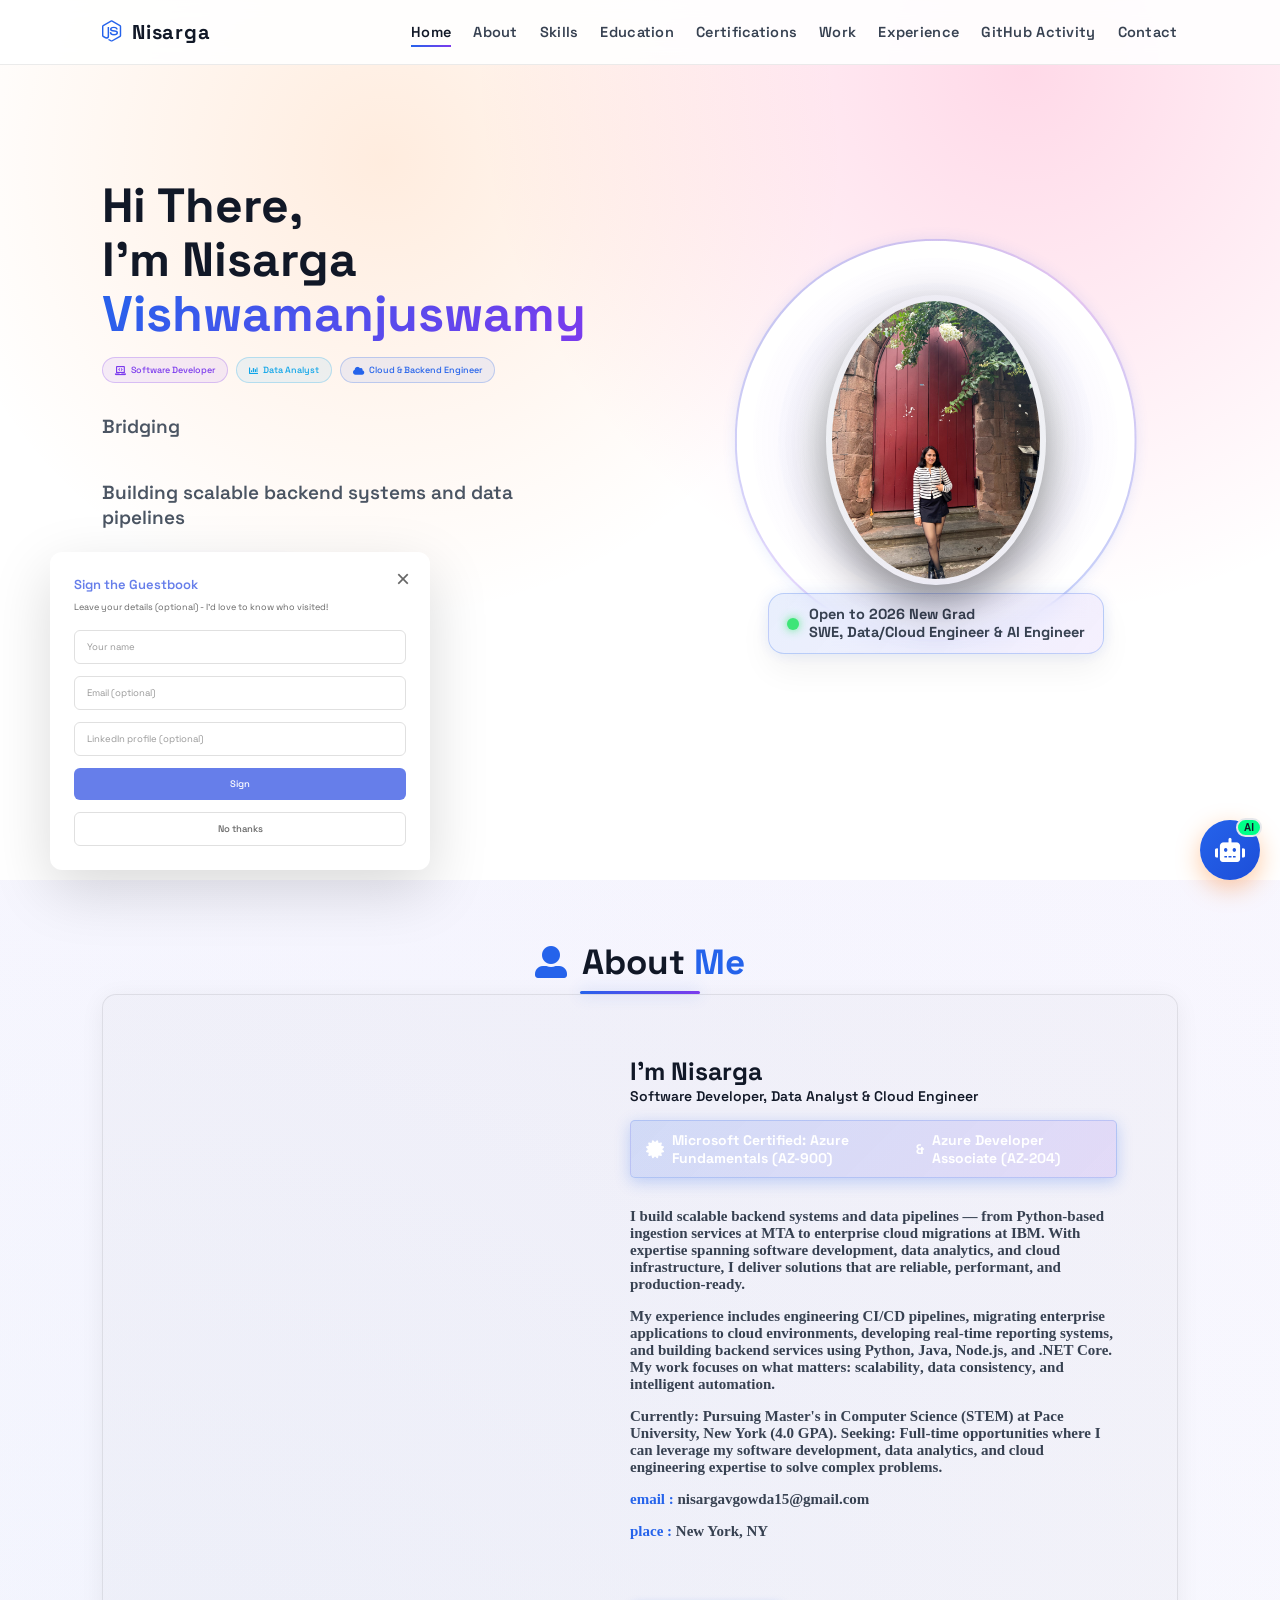
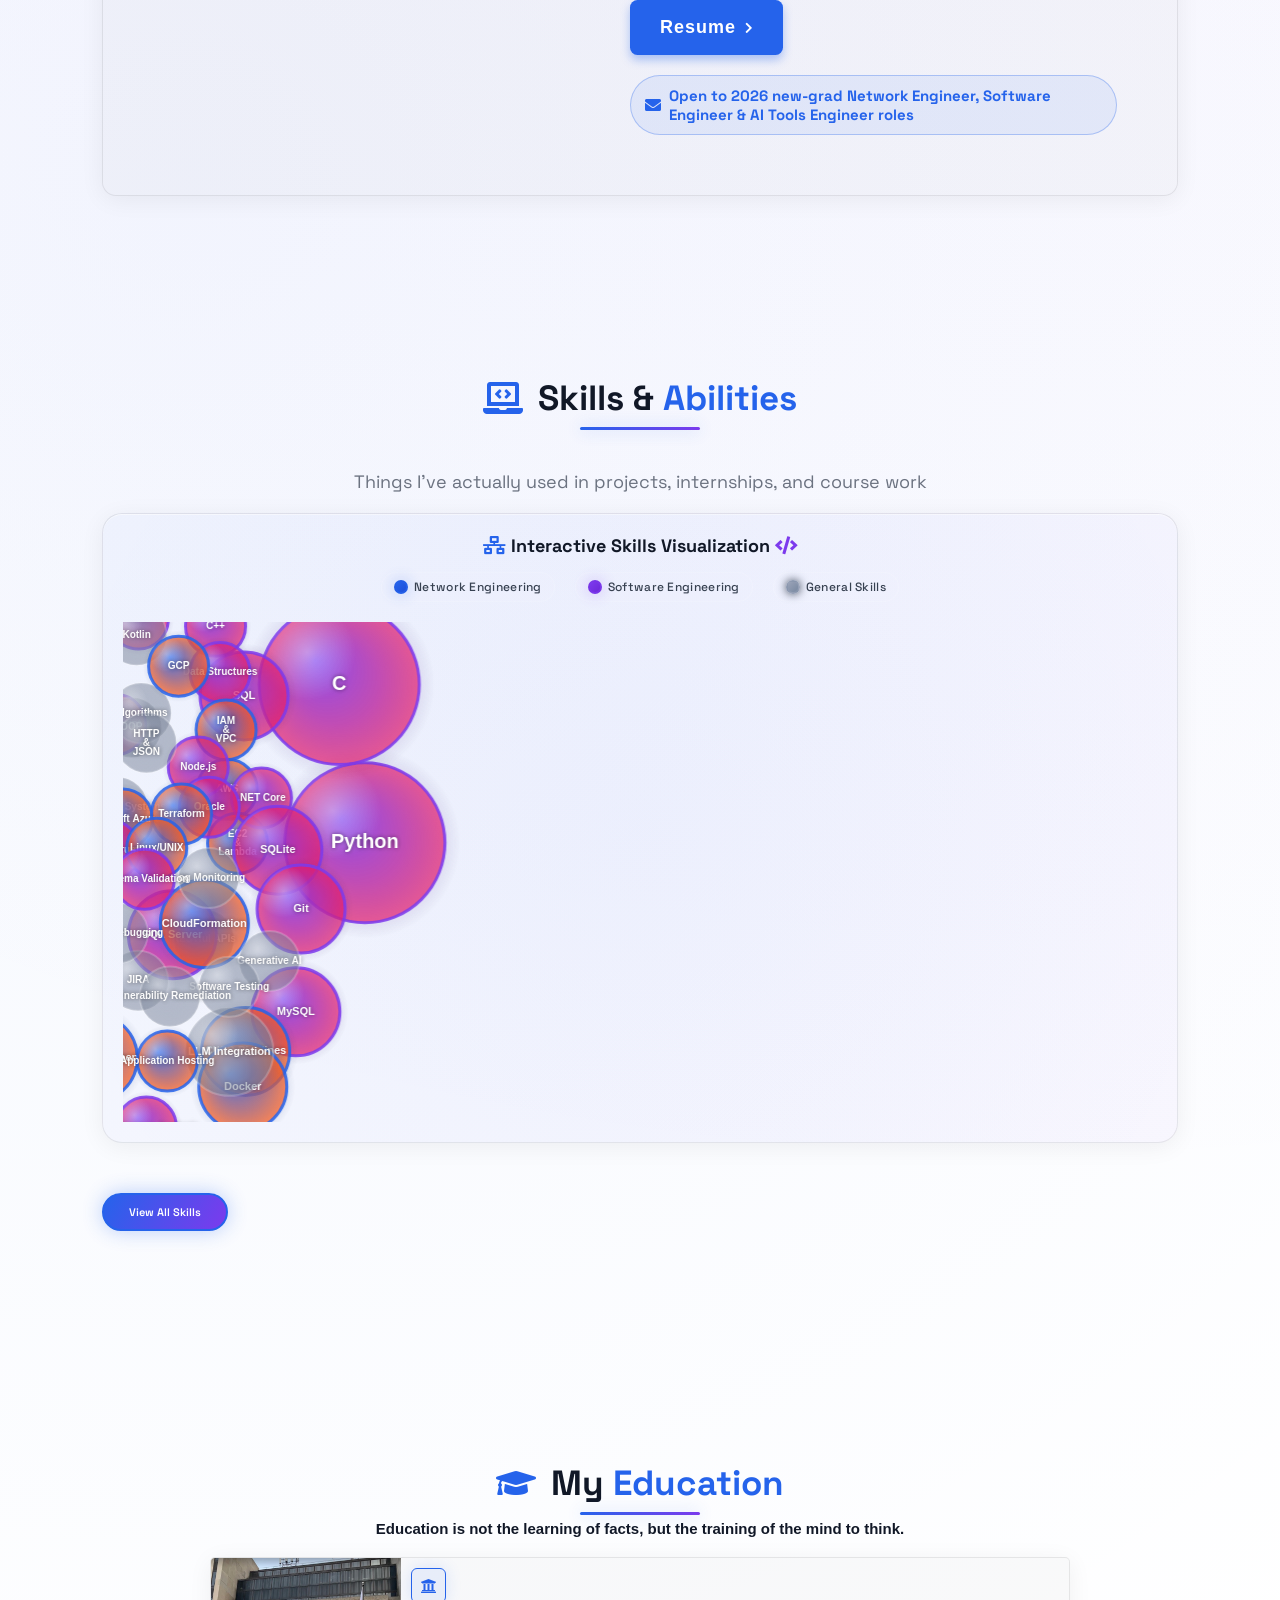
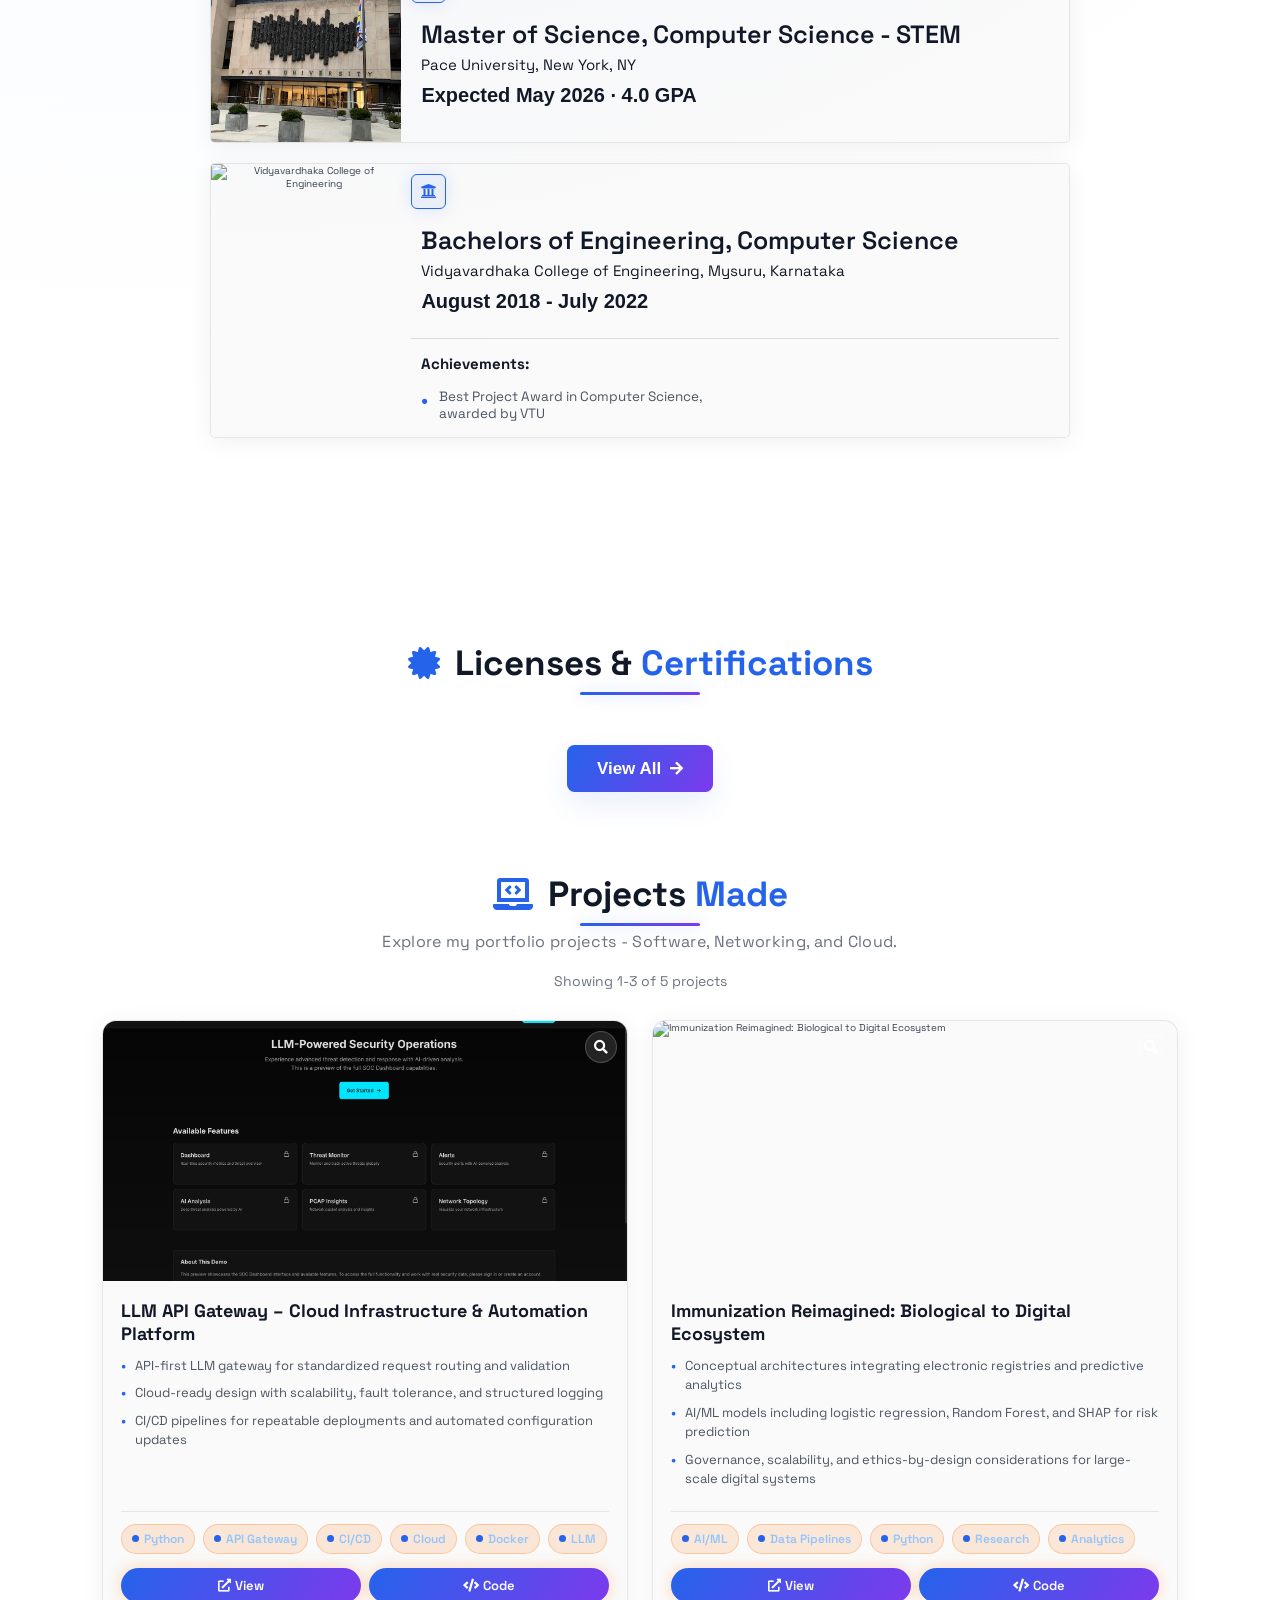
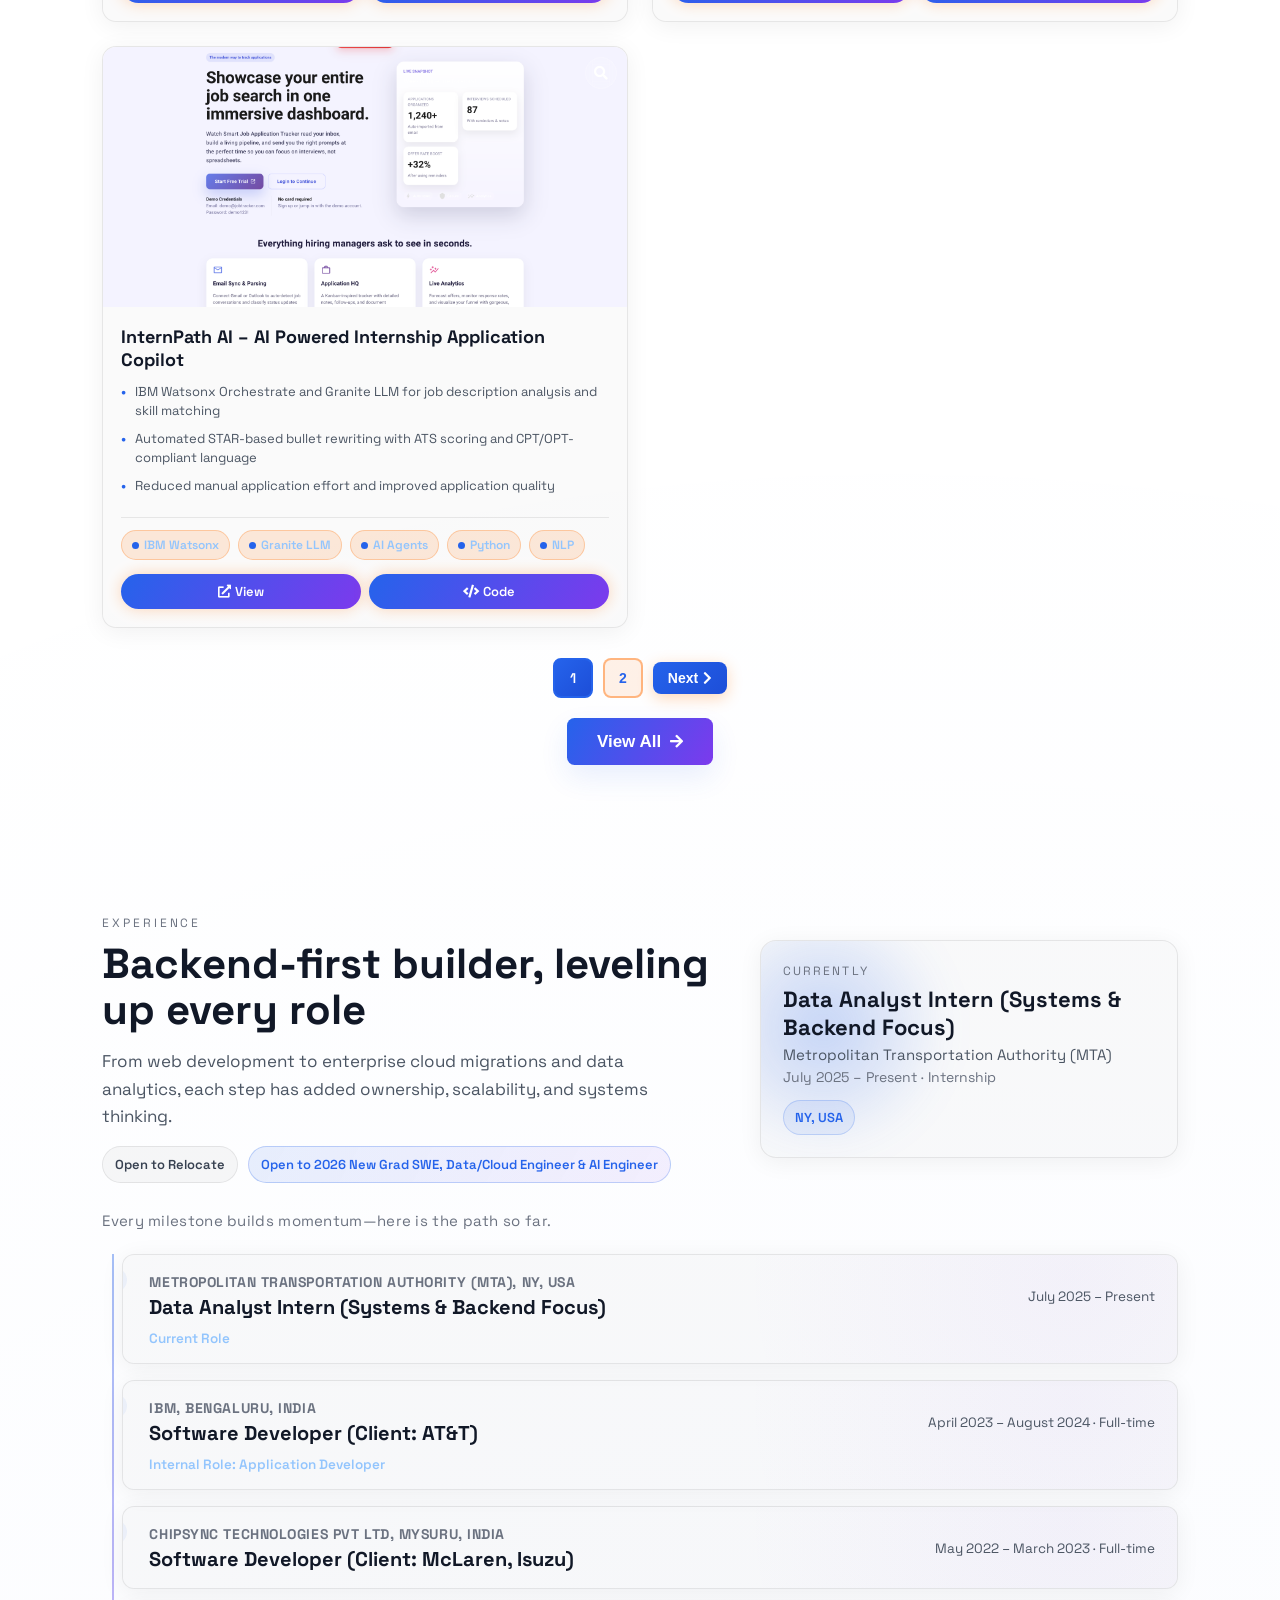
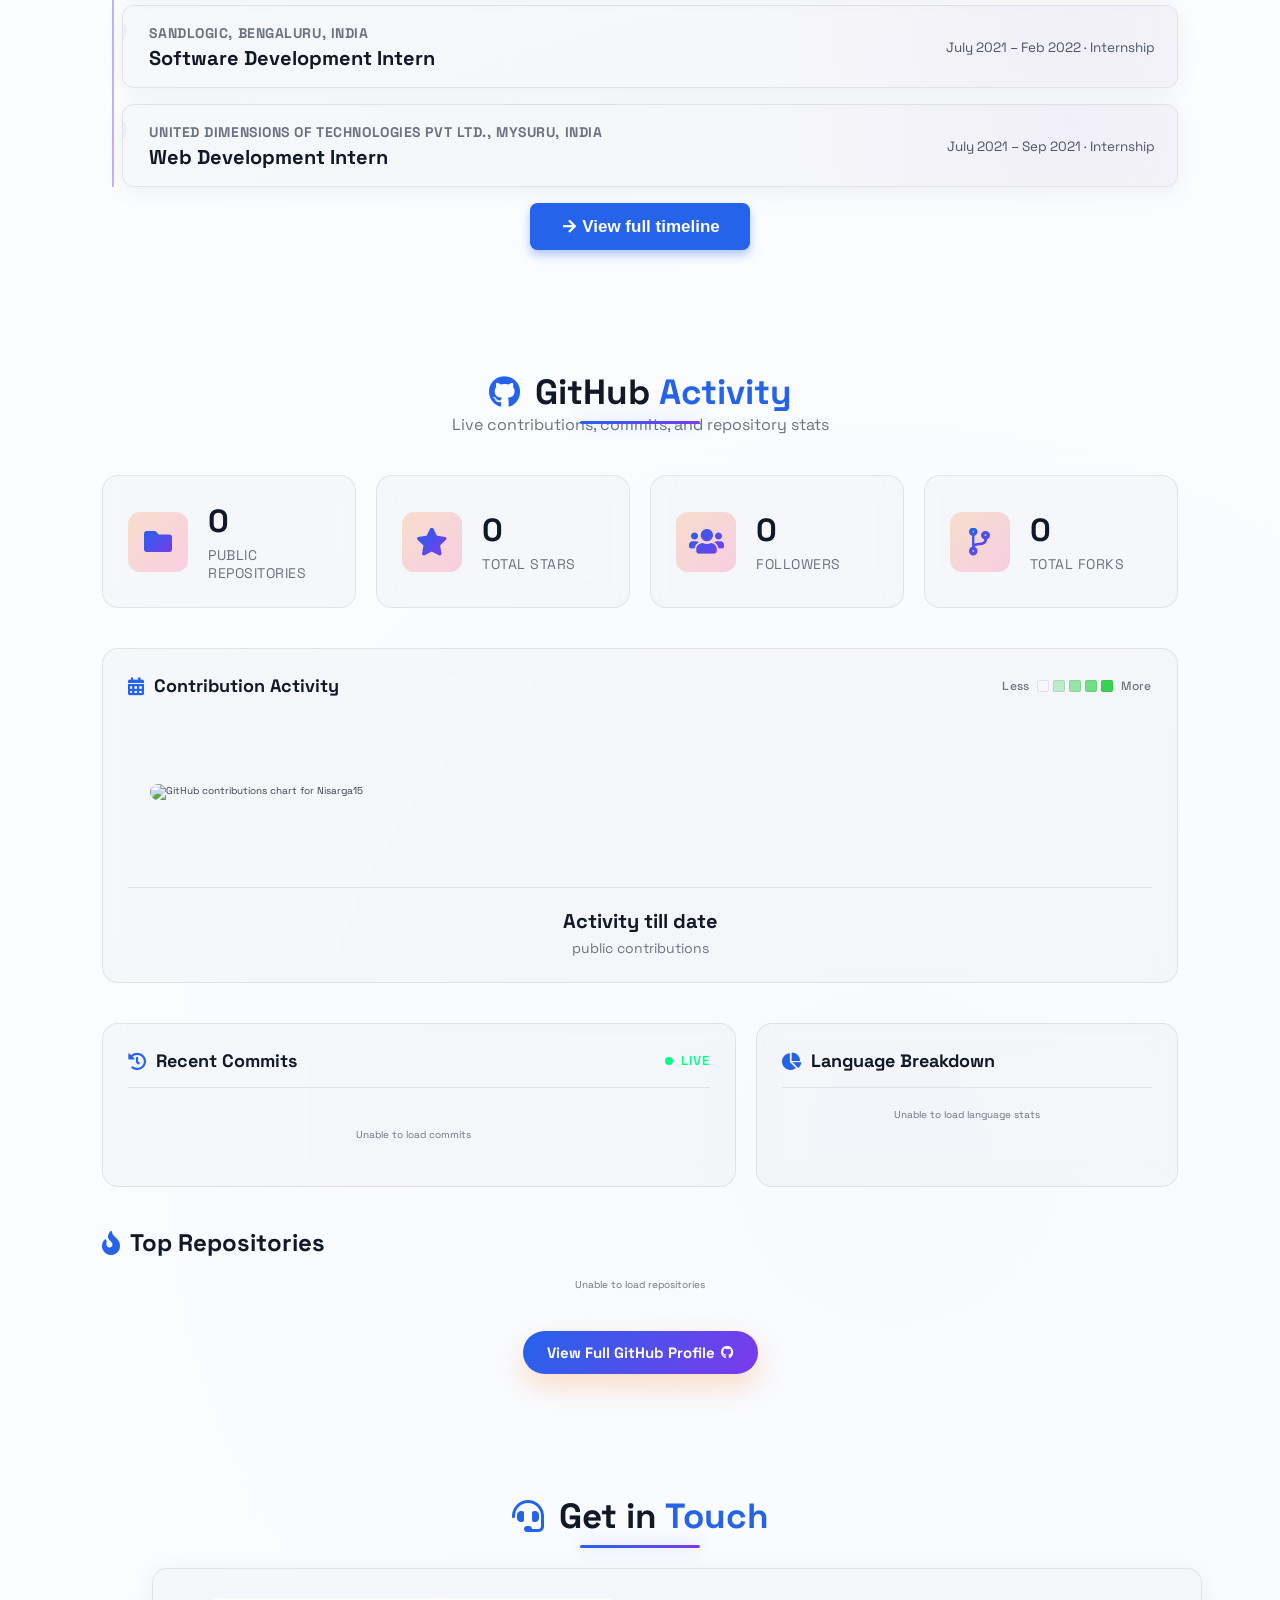
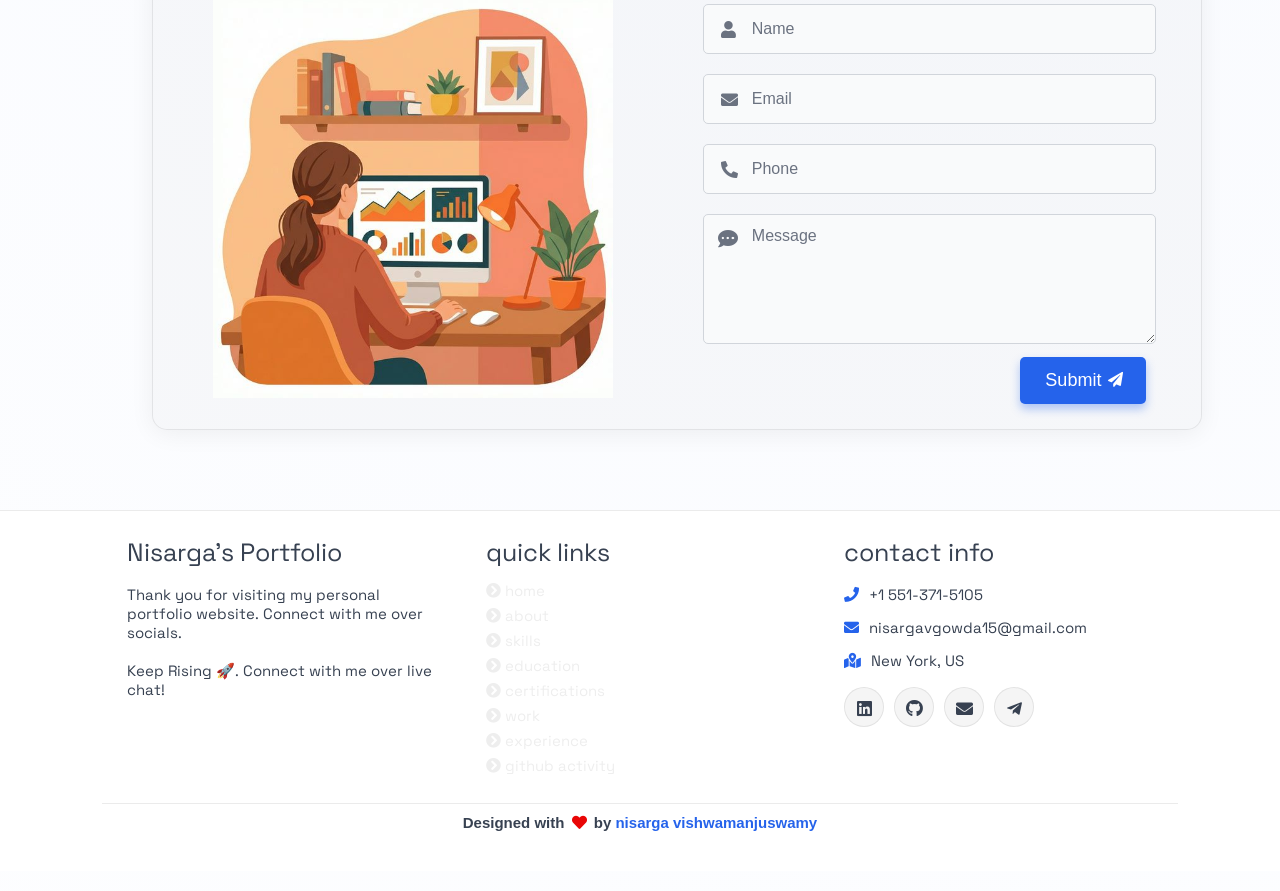
==== index.html @ db18cf2c "Update resume link" ====
<!DOCTYPE html>
<html lang="en">

<head>
  <meta charset="UTF-8">
  <meta http-equiv="X-UA-Compatible" content="IE=edge">
  <meta name="viewport" content="width=device-width, initial-scale=1.0">
  <meta name="keywords"
    content="nisarga vishwamanjuswamy, portfolio, nisarga, network engineer, software engineer, network architecture, network infrastructure, software development, full stack developer" />
  <meta name="description"
    content="Welcome to Nisarga's Portfolio. Network Engineer & Software Engineer specializing in network architecture, infrastructure design, and software development" />
  <!-- Custom CSS -->
  <link rel="stylesheet" href="./assets/css/style.css">
  <!-- Guestbook CSS -->
  <link rel="stylesheet" href="./assets/css/guestbook.css">
  <!-- Chatbot CSS -->
  <link rel="stylesheet" href="./assets/css/chatbot.css">
  <!-- Code Editor Preview CSS -->
  <link rel="stylesheet" href="./assets/css/code-editor-preview.css">
  <!-- Prism.js CSS for Syntax Highlighting -->
  <link rel="stylesheet" href="./assets/css/prism.css">
  <!-- Prism.js Library -->
  <link rel="stylesheet" href="https://cdnjs.cloudflare.com/ajax/libs/highlight.js/11.8.0/styles/atom-one-dark.min.css">
  <!-- Font Awesome -->
  <link rel="stylesheet" href="https://cdnjs.cloudflare.com/ajax/libs/font-awesome/5.15.3/css/all.min.css"
    integrity="sha512-iBBXm8fW90+nuLcSKlbmrPcLa0OT92xO1BIsZ+ywDWZCvqsWgccV3gFoRBv0z+8dLJgyAHIhR35VZc2oM/gI1w=="
    crossorigin="anonymous" referrerpolicy="no-referrer" />
  <!-- Favicon -->
  <link id='favicon' rel="shortcut icon" href="./assets/images/favicon.png" type="image/x-png">
  <title>Portfolio | Nisarga Vishwamanjuswamy</title>
</head>

<body oncontextmenu="return false">

  <!-- pre loader -->
  <!-- <div class="loader-container">
  <img draggable="false" src="./assets/images/preloader.gif" alt="">
</div> -->

  <!-- navbar starts -->
  <header>
    <a href="/" class="logo"><i class="fab fa-node-js"></i> Nisarga</a>

    <div id="menu" class="fas fa-bars"></div>
    <nav class="navbar">
      <ul>
        <li><a class="active" href="#home">Home</a></li>
        <li><a href="#about">About</a></li>
        <li><a href="#skills">Skills</a></li>
        <li><a href="#education">Education</a></li>
        <li><a href="#certifications">Certifications</a></li>
        <li><a href="#work">Work</a></li>
        <li><a href="#experience">Experience</a></li>
        <li><a href="#github-activity">GitHub Activity</a></li>

        <li><a href="#contact">Contact</a></li>
      </ul>
    </nav>
  </header>
  <!-- navbar ends -->


  <!-- hero section starts -->
  <section class="home" id="home">
    <div id="particles-js"></div>

    <div class="home-container">
      <!-- Left Column: Text + Badges -->
      <div class="home-left">
        <div class="content">
          <h2>Hi There,<br /> I'm Nisarga<span> Vishwamanjuswamy</span></h2>

          <!-- Role Badges -->
          <div class="role-badges">
            <span class="badge badge-software"><i class="fas fa-laptop-code"></i> Software Developer</span>
            <span class="badge badge-data"><i class="fas fa-chart-bar"></i> Data Analyst</span>
            <span class="badge badge-network"><i class="fas fa-cloud"></i> Cloud & Backend Engineer</span>
          </div>

          <p>Bridging <span class="typing-text"></span></p>
          <p class="subtitle">Building scalable backend systems and data pipelines</p>

          <!-- CTA Buttons -->
          <div class="cta-buttons">
            <a href="#about" class="btn primary-btn"><span>View Projects</span><i class="fas fa-arrow-right"></i></a>
            <a href="#contact" class="btn secondary-btn"><span>Get in Touch</span><i class="fas fa-envelope"></i></a>
          </div>

          <!-- Social Icons -->
          <div class="socials">
            <ul class="social-icons">
              <li><a class="linkedin" aria-label="LinkedIn" href="https://www.linkedin.com/in/nisarga-vishwamanjuswamy/"
                  target="_blank" rel="noopener"><i class="fab fa-linkedin"></i></a></li>
              <li><a class="github" aria-label="GitHub" href="https://github.com/Nisarga15" target="_blank"><i
                    class="fab fa-github"></i></a></li>
              <li><a class="telegram" aria-label="Telegram" href="https://t.me/Nisargaaaaa" target="_blank"><i
                    class="fab fa-telegram-plane"></i></a></li>
            </ul>
          </div>
        </div>
      </div>

      <!-- Right Column: Profile Image -->
      <div class="home-right">
        <div class="image">
          <div class="space-container">
            <div class="gradient-layer-1"></div>
            <div class="gradient-layer-2"></div>
            <div class="orbit orbit-1"></div>
            <div class="orbit orbit-2"></div>
            <div class="orbit orbit-3"></div>
            <div class="profile-glow"></div>
            <div class="gradient-layer-3"></div>
            <img draggable="false" class="tilt profile-img" src="./assets/images/hero.jpg" alt="">
          </div>
          <div class="open-tag">
            <span class="dot"></span>
            <div class="label">
              <p>Open to 2026 New Grad</p>
              <p>SWE, Data/Cloud Engineer & AI Engineer</p>
            </div>
          </div>
        </div>
      </div>
    </div>
  </section>
  <!-- hero section ends -->

  <!-- about section starts -->
  <section class="about" id="about">
    <h2 class="heading"><i class="fas fa-user-alt"></i> About <span>Me</span></h2>

    <div class="row">

      <div class="image">
        <img draggable="false" class="tilt" src="./assets/images/profile2.jpg" alt="">
      </div>
      <div class="content">
        <h3>I'm Nisarga</h3>
        <span class="tag">Software Developer, Data Analyst & Cloud Engineer</span>
        <div class="certification-badge">
          <i class="fas fa-certificate"></i> <strong>Microsoft Certified: Azure Fundamentals (AZ-900)</strong> &
          <strong>Azure Developer Associate (AZ-204)</strong>
        </div>

        <p>I build scalable backend systems and data pipelines — from Python-based ingestion services at MTA to
          enterprise cloud migrations at IBM. With expertise spanning software development, data analytics, and
          cloud infrastructure, I deliver solutions that are reliable, performant, and production-ready.</p>

        <p>My experience includes engineering CI/CD pipelines, migrating enterprise applications to cloud environments,
          developing real-time reporting systems, and building backend services using Python, Java, Node.js, and .NET
          Core. My work focuses on what matters: <strong>scalability</strong>, <strong>data consistency</strong>, and
          <strong>intelligent automation</strong>.
        </p>

        <p><strong>Currently:</strong> Pursuing Master's in Computer Science (STEM) at Pace University, New York
          (4.0 GPA).
          <strong>Seeking:</strong> Full-time opportunities where I can leverage my software development, data
          analytics,
          and cloud engineering expertise to solve complex problems.
        </p>

        <div class="box-container">
          <div class="box">
            <p><span> email : </span> nisargavgowda15@gmail.com</p>
            <p><span> place : </span> New York, NY</p>
          </div>
        </div>

        <div class="resumebtn">
          <a href="https://onedrive.live.com/personal/379d89f3600d0173/_layouts/15/Doc.aspx?sourcedoc=%7B57D451A0-F783-48F2-B522-A3EABCA757BE%7D&file=Nisarga_V_Resume.docx&action=default&mobileredirect=true" target="_blank"
            class="btn"><span>Resume</span>
            <i class="fas fa-chevron-right"></i>
          </a>
        </div>

        <div class="open-to-work">
          <i class="fas fa-envelope"></i>
          <span>Open to 2026 new-grad Network Engineer, Software Engineer & AI Tools Engineer roles</span>
        </div>

      </div>
    </div>
  </section>
  <!-- about section ends -->

  <!-- skills section starts -->
  <section class="skills" id="skills">

    <h2 class="heading"><i class="fas fa-laptop-code"></i> Skills & <span>Abilities</span></h2>

    <p class="skills-subtitle">Things I've actually used in projects, internships, and course work</p>

    <div class="skills-globe" id="skillsGlobe">
      <h3
        style="text-align: center; color: var(--heading); font-size: 1.8rem; margin-bottom: 1.5rem; position: relative; z-index: 2;">
        <i class="fas fa-network-wired" style="color: #2563eb;"></i>
        Interactive Skills Visualization
        <i class="fas fa-code" style="color: #7c3aed;"></i>
      </h3>
      <div class="skills-legend">
        <div class="legend-item">
          <span class="legend-dot network"></span>
          <span class="legend-label">Network Engineering</span>
        </div>
        <div class="legend-item">
          <span class="legend-dot software"></span>
          <span class="legend-label">Software Engineering</span>
        </div>
        <div class="legend-item">
          <span class="legend-dot general"></span>
          <span class="legend-label">General Skills</span>
        </div>
      </div>
      <canvas id="skillsGlobeCanvas" aria-label="Interactive skills bubble visualization"></canvas>
      <div class="skills-globe-tooltip" id="skillsGlobeTooltip" aria-hidden="true"></div>
    </div>

    <a href="./skills/" class="view-all-skills-btn">View All Skills</a>

    <div class="skills-carousel-wrapper">
      <div class="skills-carousel">
        <div class="carousel-track" id="skillsContainer1">
          <!-- First row of skills -->
        </div>
      </div>

      <div class="skills-carousel carousel-reverse">
        <div class="carousel-track carousel-track-reverse" id="skillsContainer2">
          <!-- Second row of skills -->
        </div>
      </div>
    </div>
  </section>
  <!-- skills section ends -->

  <!-- education section starts -->
  <section class="education" id="education">

    <h1 class="heading"><i class="fas fa-graduation-cap"></i> My <span>Education</span></h1>

    <p class="qoute">Education is not the learning of facts, but the training of the mind to think.</p>

    <div class="box-container">

      <div class="box">
        <div class="image">
          <img draggable="false" src="./assets/images/educat/college.jpeg" alt="Pace University">
        </div>
        <div class="content">
          <div class="edu-header-icon">
            <i class="fas fa-university"></i>
          </div>
          <h3>Master of Science, Computer Science - STEM</h3>
          <p>Pace University, New York, NY</p>
          <h4>Expected May 2026 · 4.0 GPA</h4>
        </div>
      </div>

      <div class="box">
        <div class="image">
          <img draggable="false" src="./assets/images/educat/collegeBach.jpg"
            alt="Vidyavardhaka College of Engineering">
        </div>
        <div class="content">
          <div class="edu-header-icon">
            <i class="fas fa-university"></i>
          </div>
          <h3>Bachelors of Engineering, Computer Science</h3>
          <p>Vidyavardhaka College of Engineering, Mysuru, Karnataka</p>
          <h4>August 2018 - July 2022</h4>
          <div class="edu-coursework">
            <p class="coursework-label">Achievements:</p>
            <div class="coursework-grid">
              <ul>
                <li>Best Project Award in Computer Science, awarded by VTU</li>
              </ul>
            </div>
          </div>
        </div>
      </div>

    </div>
  </section>
  <!-- education section ends -->


  <!-- certifications section starts -->
  <section class="work" id="certifications">

    <h2 class="heading"><i class="fas fa-certificate"></i> Licenses & <span>Certifications</span></h2>

    <div class="box-container">
      <!-- Populated by script.js from certifications.json -->
    </div>

    <div class="viewall">
      <a href="/certifications" class="btn"><span>View All</span>
        <i class="fas fa-arrow-right"></i>
      </a>
    </div>

  </section>
  <!-- certifications section ends -->


  <!-- work project section starts -->
  <section class="work" id="work">

    <h2 class="heading"><i class="fas fa-laptop-code"></i> Projects <span>Made</span></h2>
    <p class="projects-intro">Explore my portfolio projects - Software, Networking, and Cloud.</p>

    <div class="projects-meta">
      <span id="projectsCount">Showing projects</span>
    </div>

    <div class="projects-grid" id="homeProjects">
      <!-- Projects populated by script.js -->
    </div>

    <div class="projects-pagination" id="projectsPagination">
      <!-- Pagination populated by script.js -->
    </div>

    <div class="viewall">
      <a href="/projects" class="btn"><span>View All</span>
        <i class="fas fa-arrow-right"></i>
      </a>
    </div>

  </section>
  <!-- work project section ends -->

  <!-- experience section starts -->
  <section class="experience" id="experience">

    <div class="experience-hero">
      <div class="intro">
        <p class="eyebrow">Experience</p>
        <h1>Backend-first builder, leveling up every role</h1>
        <p class="lede">From web development to enterprise cloud migrations and data analytics, each step has added
          ownership, scalability, and systems thinking.</p>
        <div class="hero-meta">
          <span class="pill">Open to Relocate</span>
          <span class="pill warm">Open to 2026 New Grad SWE, Data/Cloud Engineer & AI Engineer</span>
        </div>
      </div>

      <div class="status-card">
        <p class="status-label">Currently</p>
        <h3>Data Analyst Intern (Systems & Backend Focus)</h3>
        <p class="status-org">Metropolitan Transportation Authority (MTA)</p>
        <p class="status-duration">July 2025 – Present · Internship</p>
        <div class="status-pill">NY, USA</div>
      </div>
    </div>

    <div class="quote">
      <span>Every milestone builds momentum—here is the path so far.</span>
    </div>

    <div class="exp-timeline">
      <article class="exp-card">
        <div class="exp-header">
          <div>
            <p class="company">Metropolitan Transportation Authority (MTA), NY, USA</p>
            <h3>Data Analyst Intern (Systems & Backend Focus)</h3>
          </div>
          <p class="period">July 2025 – Present</p>
        </div>
        <p class="promo">Current Role</p>
      </article>

      <article class="exp-card">
        <div class="exp-header">
          <div>
            <p class="company">IBM, Bengaluru, India</p>
            <h3>Software Developer (Client: AT&T)</h3>
          </div>
          <p class="period">April 2023 – August 2024 · Full-time</p>
        </div>
        <p class="promo">Internal Role: Application Developer</p>
      </article>

      <article class="exp-card">
        <div class="exp-header">
          <div>
            <p class="company">Chipsync Technologies Pvt Ltd, Mysuru, India</p>
            <h3>Software Developer (Client: McLaren, Isuzu)</h3>
          </div>
          <p class="period">May 2022 – March 2023 · Full-time</p>
        </div>
      </article>

      <article class="exp-card">
        <div class="exp-header">
          <div>
            <p class="company">SandLogic, Bengaluru, India</p>
            <h3>Software Development Intern</h3>
          </div>
          <p class="period">July 2021 – Feb 2022 · Internship</p>
        </div>
      </article>

      <article class="exp-card">
        <div class="exp-header">
          <div>
            <p class="company">United Dimensions Of Technologies Pvt Ltd., Mysuru, India</p>
            <h3>Web Development Intern</h3>
          </div>
          <p class="period">July 2021 – Sep 2021 · Internship</p>
        </div>
      </article>
    </div>

    <div class="morebtn">
      <a href="/experience" class="btn"><i class="fas fa-arrow-right"></i><span>View full timeline</span></a>
    </div>

  </section>
  <!-- experience sections ends -->

  <!-- github activity section starts -->
  <section class="github-activity" id="github-activity">

    <h2 class="heading"><i class="fab fa-github"></i> GitHub <span>Activity</span></h2>
    <p class="section-subtitle">Live contributions, commits, and repository stats</p>

    <div class="github-stats-grid">
      <div class="stat-card" id="total-repos">
        <div class="stat-icon">
          <i class="fas fa-folder"></i>
        </div>
        <div class="stat-content">
          <h3 class="stat-value" data-target="0">0</h3>
          <p class="stat-label">Public Repositories</p>
        </div>
      </div>

      <div class="stat-card" id="total-stars">
        <div class="stat-icon">
          <i class="fas fa-star"></i>
        </div>
        <div class="stat-content">
          <h3 class="stat-value" data-target="0">0</h3>
          <p class="stat-label">Total Stars</p>
        </div>
      </div>

      <div class="stat-card" id="total-followers">
        <div class="stat-icon">
          <i class="fas fa-users"></i>
        </div>
        <div class="stat-content">
          <h3 class="stat-value" data-target="0">0</h3>
          <p class="stat-label">Followers</p>
        </div>
      </div>

      <div class="stat-card" id="total-forks">
        <div class="stat-icon">
          <i class="fas fa-code-branch"></i>
        </div>
        <div class="stat-content">
          <h3 class="stat-value" data-target="0">0</h3>
          <p class="stat-label">Total Forks</p>
        </div>
      </div>
    </div>

    <div class="contribution-graph-section">
      <div class="contribution-header">
        <h3><i class="fas fa-calendar-alt"></i> Contribution Activity</h3>
        <div class="contribution-legend">
          <span class="legend-label">Less</span>
          <div class="legend-squares">
            <span class="legend-square level-0"></span>
            <span class="legend-square level-1"></span>
            <span class="legend-square level-2"></span>
            <span class="legend-square level-3"></span>
            <span class="legend-square level-4"></span>
          </div>
          <span class="legend-label">More</span>
        </div>
      </div>
      <div class="contribution-graph" id="contribution-graph">
        <div class="loading-spinner">
          <i class="fas fa-spinner fa-spin"></i>
          <p>Loading contribution graph...</p>
        </div>
      </div>
      <div class="contribution-stats" id="contribution-stats">
        <div class="stat-item">
          <span class="stat-number" id="total-contributions">Activity till date</span>
          <span class="stat-text">public contributions</span>
        </div>
      </div>
    </div>

    <div class="activity-container">
      <div class="activity-feed">
        <div class="activity-header">
          <h3><i class="fas fa-history"></i> Recent Commits</h3>
          <div class="activity-status">
            <span class="status-dot"></span>
            <span class="status-text">Live</span>
          </div>
        </div>
        <div class="commits-list" id="commits-list">
          <div class="loading-spinner">
            <i class="fas fa-spinner fa-spin"></i>
            <p>Loading commits...</p>
          </div>
        </div>
      </div>

      <div class="language-stats">
        <div class="activity-header">
          <h3><i class="fas fa-chart-pie"></i> Language Breakdown</h3>
        </div>
        <div class="languages-container" id="languages-container">
          <div class="loading-spinner">
            <i class="fas fa-spinner fa-spin"></i>
            <p>Loading languages...</p>
          </div>
        </div>
      </div>
    </div>

    <div class="top-repos-section">
      <h3 class="section-heading"><i class="fas fa-fire"></i> Top Repositories</h3>
      <div class="repos-grid" id="repos-grid">
        <div class="loading-spinner">
          <i class="fas fa-spinner fa-spin"></i>
          <p>Loading repositories...</p>
        </div>
      </div>
    </div>

    <div class="github-profile-link">
      <a href="https://github.com/Nisarga15" target="_blank" rel="noopener" class="btn">
        <span>View Full GitHub Profile</span>
        <i class="fab fa-github"></i>
      </a>
    </div>

  </section>
  <!-- github activity section ends -->


  <!-- contact section starts -->
  <section class="contact" id="contact">

    <h2 class="heading"><i class="fas fa-headset"></i> Get in <span>Touch</span></h2>

    <div class="container">
      <div class="content">
        <div class="image-box">
          <img draggable="false" src="./assets/images/contact1.png" alt="">
        </div>
        <form id="contact-form">

          <div class="form-group">
            <div class="field">
              <input type="text" name="name" placeholder="Name" required>
              <i class='fas fa-user'></i>
            </div>
            <div class="field">
              <input type="text" name="email" placeholder="Email" required>
              <i class='fas fa-envelope'></i>
            </div>
            <div class="field">
              <input type="text" name="phone" placeholder="Phone">
              <i class='fas fa-phone-alt'></i>
            </div>
            <div class="message">
              <textarea placeholder="Message" name="message" required></textarea>
              <i class="fas fa-comment-dots"></i>
            </div>
          </div>
          <div class="button-area">
            <button type="submit">
              Submit <i class="fa fa-paper-plane"></i></button>
          </div>
        </form>
      </div>
    </div>
  </section>
  <!-- contact section ends -->

  <!-- footer section starts -->
  <section class="footer">

    <div class="box-container">

      <div class="box">
        <h3>Nisarga's Portfolio</h3>
        <p>Thank you for visiting my personal portfolio website. Connect with me over socials. <br /> <br /> Keep Rising
          🚀. Connect with me over live chat!</p>
      </div>

      <div class="box">
        <h3>quick links</h3>
        <a href="#home"><i class="fas fa-chevron-circle-right"></i> home</a>
        <a href="#about"><i class="fas fa-chevron-circle-right"></i> about</a>
        <a href="#skills"><i class="fas fa-chevron-circle-right"></i> skills</a>
        <a href="#education"><i class="fas fa-chevron-circle-right"></i> education</a>
        <a href="#certifications"><i class="fas fa-chevron-circle-right"></i> certifications</a>
        <a href="#work"><i class="fas fa-chevron-circle-right"></i> work</a>
        <a href="#experience"><i class="fas fa-chevron-circle-right"></i> experience</a>
        <a href="#github-activity"><i class="fas fa-chevron-circle-right"></i> github activity</a>

      </div>

      <div class="box">
        <h3>contact info</h3>
        <p> <i class="fas fa-phone"></i>+1 551-371-5105</p>
        <p> <i class="fas fa-envelope"></i>nisargavgowda15@gmail.com</p>
        <p> <i class="fas fa-map-marked-alt"></i>New York, US</p>
        <div class="share">

          <a href="https://www.linkedin.com/in/nisarga-vishwamanjuswamy/" target="_blank" rel="noopener"
            aria-label="LinkedIn"><i class="fab fa-linkedin"></i></a>
          <a href="https://github.com/Nisarga15" target="_blank" rel="noopener" aria-label="GitHub"><i
              class="fab fa-github"></i></a>
          <a href="mailto:nisargavgowda15@gmail.com" aria-label="Mail"><i class="fas fa-envelope"></i></a>
          <a href="https://t.me/Nisargaaaaa" target="_blank" rel="noopener" aria-label="Telegram"><i
              class="fab fa-telegram-plane"></i></a>
        </div>
      </div>
    </div>

    <h1 class="credit">Designed with <i class="fa fa-heart pulse"></i> by <a
        href="https://www.linkedin.com/in/nisarga-vishwamanjuswamy/"> nisarga vishwamanjuswamy</a></h1>

  </section>
  <!-- footer section ends -->


  <!-- scroll top btn -->
  <a href="#home" aria-label="ScrollTop" class="fas fa-angle-up" id="scroll-top"></a>
  <!-- scroll back to top -->


  <!-- ==== ALL MAJOR JAVASCRIPT CDNS STARTS ==== -->
  <!-- jquery cdn -->
  <script src="https://cdnjs.cloudflare.com/ajax/libs/jquery/3.6.0/jquery.min.js"
    integrity="sha512-894YE6QWD5I59HgZOGReFYm4dnWc1Qt5NtvYSaNcOP+u1T9qYdvdihz0PPSiiqn/+/3e7Jo4EaG7TubfWGUrMQ=="
    crossorigin="anonymous" referrerpolicy="no-referrer"></script>

  <!-- typed.js cdn -->
  <script src="https://cdnjs.cloudflare.com/ajax/libs/typed.js/2.0.5/typed.min.js"
    integrity="sha512-1KbKusm/hAtkX5FScVR5G36wodIMnVd/aP04af06iyQTkD17szAMGNmxfNH+tEuFp3Og/P5G32L1qEC47CZbUQ=="
    crossorigin="anonymous" referrerpolicy="no-referrer"></script>

  <!-- particle.js links -->
  <script src="./assets/js/particles.min.js"></script>
  <script src="./assets/js/app.js"></script>

  <!-- vanilla tilt.js links -->
  <script src="https://cdnjs.cloudflare.com/ajax/libs/vanilla-tilt/1.7.0/vanilla-tilt.min.js"
    integrity="sha512-SttpKhJqONuBVxbRcuH0wezjuX+BoFoli0yPsnrAADcHsQMW8rkR84ItFHGIkPvhnlRnE2FaifDOUw+EltbuHg=="
    crossorigin="anonymous" referrerpolicy="no-referrer"></script>

  <!-- scroll reveal anim -->
  <script src="https://unpkg.com/scrollreveal"></script>

  <!-- Highlight.js for Syntax Highlighting -->
  <script src="https://cdnjs.cloudflare.com/ajax/libs/highlight.js/11.8.0/highlight.min.js"></script>

  <script type="text/javascript" src="https://cdn.jsdelivr.net/npm/emailjs-com@3/dist/email.min.js"></script>

  <!-- ==== ALL MAJOR JAVASCRIPT CDNS ENDS ==== -->

  <!-- Configuration -->
  <script src="./assets/js/config.js"></script>

  <!-- Guestbook Modal -->
  <script src="./assets/js/guestbook.js"></script>

  <!-- Visitor Tracker -->
  <script src="./assets/js/visitor-tracker.js"></script>

  <!-- Skills Globe -->
  <script src="./assets/js/skills-globe.js"></script>

  <!-- GitHub Activity -->
  <script src="./assets/js/github-activity.js"></script>

  <!-- AI Chatbot -->
  <script src="./assets/js/chatbot.js"></script>

  <script src="./assets/js/script.js?v=2"></script>

  <!-- Projects Demo Loader -->
  <script>
    let allProjects = [];
    let currentPage = 1;
    const projectsPerPage = 3;

    // Load projects with demo functionality on main page
    async function loadProjectsOnMainPage() {
      const projectsContainer = document.querySelector('#homeProjects');
      if (!projectsContainer) return;

      try {
        const response = await fetch('./projects/projects.json');
        allProjects = await response.json();

        // Display projects for current page
        displayProjectsPage(currentPage);

        // Add demo modal
        if (!document.querySelector('.demo-modal')) {
          const modal = document.createElement('div');
          modal.className = 'demo-modal';
          modal.innerHTML = `<div class="demo-modal-content"><div class="demo-modal-header"><h2 id="demo-title">Project Demo</h2><button class="demo-close-btn"><i class="fas fa-times"></i></button></div><div class="demo-modal-body"><p id="demo-description"></p><div class="demo-container"><iframe id="demo-iframe" frameborder="0" allowfullscreen></iframe></div></div></div>`;
          document.body.appendChild(modal);

          modal.querySelector('.demo-close-btn').addEventListener('click', () => {
            modal.style.display = 'none';
          });

          modal.addEventListener('click', (e) => {
            if (e.target === modal) modal.style.display = 'none';
          });
        }
      } catch (error) {
        console.error('Error loading projects:', error);
      }
    }

    function displayProjectsPage(page) {
      const projectsContainer = document.querySelector('#homeProjects');
      const paginationContainer = document.querySelector('#projectsPagination');
      const countContainer = document.querySelector('#projectsCount');

      // Calculate pagination
      const totalPages = Math.ceil(allProjects.length / projectsPerPage);
      const startIndex = (page - 1) * projectsPerPage;
      const endIndex = startIndex + projectsPerPage;
      const projectsToShow = allProjects.slice(startIndex, endIndex);

      // Update count
      if (countContainer) {
        countContainer.textContent = `Showing ${startIndex + 1}-${Math.min(endIndex, allProjects.length)} of ${allProjects.length} projects`;
      }

      // Generate projects HTML
      let projectsHTML = "";
      projectsToShow.forEach((project, index) => {
        const actualIndex = startIndex + index;
        const techStack = project.tech.map(tech =>
          `<span class="tech-badge">${tech}</span>`
        ).join('');

        const features = project.features.map(feature =>
          `<li>${feature}</li>`
        ).join('');

        const demoButton = project.demo ? `<button class="demo-btn" data-demo-id="${actualIndex}" title="Open Interactive Demo"><i class="fas fa-play-circle"></i> Try Demo</button>` : '';

        projectsHTML += `<div class="project-card"><div class="project-image"><img src="/assets/images/projects/${project.image}.png" alt="${project.name}" /><div class="project-zoom"><i class="fas fa-search"></i></div></div><div class="project-content"><h3 class="project-title">${project.name}</h3><ul class="project-features">${features}</ul><div class="project-tech">${techStack}</div><div class="project-links">${demoButton}<a href="${project.links.view}" target="_blank" title="View Project"><i class="fas fa-external-link-alt"></i> View</a><a href="${project.links.code}" target="_blank" title="View Code"><i class="fas fa-code"></i> Code</a></div></div></div>`;
      });

      projectsContainer.innerHTML = projectsHTML;

      // Attach pointer effects to project cards
      const cards = document.querySelectorAll('#homeProjects .project-card');
      cards.forEach(card => {
        card.addEventListener('mousemove', (e) => {
          const rect = card.getBoundingClientRect();
          const x = e.clientX - rect.left;
          const y = e.clientY - rect.top;
          card.style.setProperty('--px', `${x}px`);
          card.style.setProperty('--py', `${y}px`);
        });
        card.addEventListener('mouseleave', () => {
          card.style.removeProperty('--px');
          card.style.removeProperty('--py');
        });
      });

      // Attach click zoom effect
      cards.forEach(card => {
        const add = () => card.classList.add('is-clicked');
        const remove = () => card.classList.remove('is-clicked');
        card.addEventListener('mousedown', add);
        card.addEventListener('mouseup', () => {
          setTimeout(remove, 120);
        });
        card.addEventListener('mouseleave', remove);
        card.addEventListener('touchstart', add, { passive: true });
        card.addEventListener('touchend', () => {
          setTimeout(remove, 160);
        }, { passive: true });
      });

      // Attach demo button listeners
      document.querySelectorAll('.demo-btn').forEach(btn => {
        btn.addEventListener('click', (e) => {
          e.preventDefault();
          const demoId = btn.getAttribute('data-demo-id');
          const project = allProjects[demoId];
          const modal = document.querySelector('.demo-modal');

          if (project && project.demo) {
            document.getElementById('demo-title').textContent = project.name + ' - Interactive Demo';
            document.getElementById('demo-description').textContent = project.demo.description;
            document.getElementById('demo-iframe').src = project.demo.url;
            modal.style.display = 'flex';
          }
        });
      });

      // Attach hover tooltip
      attachProjectHoverTooltip();

      // Generate pagination HTML
      let paginationHTML = "";
      if (totalPages > 1) {
        if (page > 1) {
          paginationHTML += `<button class="pagination-btn" onclick="goToPage(${page - 1})"><i class="fas fa-chevron-left"></i> Previous</button>`;
        }

        for (let i = 1; i <= totalPages; i++) {
          if (i === page) {
            paginationHTML += `<span class="pagination-number active">${i}</span>`;
          } else {
            paginationHTML += `<button class="pagination-number" onclick="goToPage(${i})">${i}</button>`;
          }
        }

        if (page < totalPages) {
          paginationHTML += `<button class="pagination-btn" onclick="goToPage(${page + 1})">Next <i class="fas fa-chevron-right"></i></button>`;
        }
      }

      if (paginationContainer) {
        paginationContainer.innerHTML = paginationHTML;
      }
    }

    function goToPage(page) {
      currentPage = page;
      displayProjectsPage(currentPage);
      // Scroll to projects section
      document.querySelector('.work').scrollIntoView({ behavior: 'smooth' });
    }

    function getOrCreateCursorTooltip() {
      let tooltip = document.querySelector('.cursor-tooltip');
      if (!tooltip) {
        tooltip = document.createElement('div');
        tooltip.className = 'cursor-tooltip';
        tooltip.innerHTML = '<span class="avatar"></span><span class="label"></span>';
        document.body.appendChild(tooltip);
      }
      return tooltip;
    }

    function attachProjectHoverTooltip() {
      const tooltip = getOrCreateCursorTooltip();
      const cards = document.querySelectorAll('.project-card');
      const show = () => { tooltip.style.display = 'inline-flex'; };
      const hide = () => { tooltip.style.display = 'none'; };
      const setContent = (card) => {
        const titleEl = card.querySelector('.project-title');
        const name = titleEl ? titleEl.textContent.trim() : 'Project';
        const short = name.length > 22 ? name.slice(0, 22).trim() + '…' : name;
        const avatar = name.charAt(0).toUpperCase();
        tooltip.querySelector('.avatar').textContent = avatar;
        tooltip.querySelector('.label').textContent = short;
      };
      const move = (e) => {
        const offsetX = 16;
        const offsetY = 20;
        let x = e.clientX + offsetX;
        let y = e.clientY + offsetY;
        const rect = tooltip.getBoundingClientRect();
        const vw = window.innerWidth;
        const vh = window.innerHeight;
        if (x + rect.width > vw - 8) x = vw - rect.width - 8;
        if (y + rect.height > vh - 8) y = vh - rect.height - 8;
        tooltip.style.left = x + 'px';
        tooltip.style.top = y + 'px';
      };
      cards.forEach(card => {
        card.addEventListener('mouseenter', () => {
          setContent(card);
          show();
        });
        card.addEventListener('mousemove', move);
        card.addEventListener('mouseleave', hide);
      });
    }

    document.addEventListener('DOMContentLoaded', loadProjectsOnMainPage);
  </script>

</body>

</html>
---- assets/css/style.css ----
@import url('https://fonts.googleapis.com/css2?family=Space+Grotesk:wght@400;500;600;700&family=Manrope:wght@500;600;700&display=swap');

:root {
  --bg: #ffffff;
  --panel: rgba(0, 0, 0, 0.02);
  --border: rgba(0, 0, 0, 0.08);
  --muted: #6b7280;
  --text: #374151;
  --heading: #111827;
  --accent: #2563eb;
  --accent-2: #7c3aed;
  --glow: 0 4px 24px rgba(0, 0, 0, 0.06);
}

* {
  margin: 0;
  padding: 0;
  box-sizing: border-box;
  text-decoration: none;
  outline: none;
  border: none;
  transition: all 0.2s ease;
}

html {
  font-size: 62.5%;
  overflow-x: hidden;
  scroll-behavior: smooth;
}

body {
  background: radial-gradient(circle at 15% 20%, rgba(37, 99, 235, 0.05), transparent 26%),
    radial-gradient(circle at 80% 0%, rgba(124, 58, 237, 0.05), transparent 32%),
    radial-gradient(circle at 70% 85%, rgba(37, 99, 235, 0.03), transparent 32%),
    var(--bg);
  color: var(--text);
  font-family: 'Space Grotesk', 'Manrope', system-ui, -apple-system, sans-serif;
  min-height: 100vh;
}

*::selection {
  background: rgba(37, 99, 235, 0.2);
  color: #fff;
}

html::-webkit-scrollbar {
  width: 0.9rem;
}

html::-webkit-scrollbar-track {
  background: #f3f4f6;
}

html::-webkit-scrollbar-thumb {
  background: linear-gradient(180deg, #2563eb, #7c3aed);
  border-radius: 12px;
}

/* pre loader start */
.loader-container {
  position: fixed;
  top: 0;
  left: 0;
  z-index: 10000;
  background: #ffffff;
  display: flex;
  align-items: center;
  justify-content: center;
  height: 100%;
  width: 100%;
}

.loader-container.fade-out {
  top: -120%;
}

/* pre loader end */

/* navbar starts */
header {
  position: fixed;
  top: 0;
  left: 0;
  right: 0;
  z-index: 1000;
  display: flex;
  align-items: center;
  justify-content: space-between;
  padding: 1.6rem 8%;
  height: 6.5rem;
  background: rgba(255, 255, 255, 0.9);
  backdrop-filter: blur(10px);
  border-bottom: 1px solid var(--border);
}

section {
  min-height: auto;
  padding: 4rem 8%;
  margin-bottom: 2rem;
}

.heading {
  font-size: 3.5rem;
  color: var(--heading);
  font-weight: 800;
  text-align: center;
  position: relative;
  display: inline-block;
  width: 100%;
  padding-bottom: 1rem;
}

.heading::after {
  content: '';
  position: absolute;
  bottom: 0;
  left: 50%;
  transform: translateX(-50%);
  width: 120px;
  height: 3px;
  background: linear-gradient(120deg, var(--accent), var(--accent-2));
  border-radius: 2px;
  box-shadow: 0 0 16px rgba(37, 99, 235, 0.3);
}

.heading i {
  color: var(--accent);
  margin-right: 0.6rem;
  font-size: 3.2rem;
}

.heading span {
  color: var(--accent);
}

header .logo {
  font-size: 2rem;
  font-weight: 700;
  color: var(--heading);
  letter-spacing: 0.04em;
}

header .logo i {
  font-size: 2.2rem;
  color: var(--accent);
  margin-right: 0.4rem;
}

header .navbar ul {
  list-style: none;
  display: flex;
  justify-content: center;
  align-items: center;
  gap: 2.2rem;
}

header .navbar ul li a {
  font-size: 1.45rem;
  color: var(--text);
  font-weight: 600;
  letter-spacing: 0.02em;
  padding: 0.6rem 0;
  position: relative;
}

header .navbar ul li a::after {
  content: '';
  position: absolute;
  left: 0;
  bottom: 0;
  width: 100%;
  height: 2px;
  background: linear-gradient(90deg, var(--accent), var(--accent-2));
  transform: scaleX(0);
  transform-origin: left;
  transition: transform 0.25s ease;
}

header .navbar ul li a.active,
header .navbar ul li a:hover {
  color: #111827;
}

header .navbar ul li a.active::after,
header .navbar ul li a:hover::after {
  transform: scaleX(1);
}

/* navbar ends */

/* hamburger icon starts*/
#menu {
  font-size: 3rem;
  cursor: pointer;
  color: var(--text);
  display: none;
}

@media (max-width: 768px) {
  #menu {
    display: block;
  }

  header .navbar {
    position: fixed;
    top: 6.5rem;
    right: -120%;
    width: 78%;
    height: 100%;
    background: #ffffff;
    padding: 2rem;
    text-align: left;
    align-items: flex-start;
  }

  header .navbar ul {
    flex-direction: column;
    align-items: flex-start;
  }

  header .navbar ul li a {
    display: block;
    padding: 1rem 0;
    text-align: left;
    color: #374151;
    font-size: 1.8rem;
  }

  header .navbar.nav-toggle {
    right: 0;
  }

  .fa-times {
    transform: rotate(180deg);
  }
}

/* hamburger icon ends */

/* hero section starts*/
.home {
  position: relative;
  display: flex;
  gap: 2rem;
  min-height: 100vh;
  align-items: center;
  justify-content: center;
  padding: 6rem 8% 4rem 8% !important;
  margin-top: -2rem;
}

.home #particles-js {
  position: absolute;
  top: 0;
  left: 0;
  height: 100%;
  width: 100%;
  z-index: 0;
}

.home::before {
  content: "";
  position: absolute;
  top: 0;
  left: 0;
  height: 100%;
  width: 100%;
  z-index: 0;
}

/* Home Container - Main flex wrapper */
.home-container {
  display: flex;
  gap: 2.5rem;
  width: 100%;
  z-index: 1;
  align-items: center;
  justify-content: space-between;
  max-width: 1400px;
  margin: 0 auto;
}

/* Left Column */
.home-left {
  flex: 0 1 45%;
  min-width: 0;
  display: flex;
  flex-direction: column;
  justify-content: center;
}

.home-left .content {
  padding-top: 1rem;
}

.home-left h2 {
  font-size: 3.5rem;
  line-height: 1.2;
  margin-bottom: 1.5rem;
  color: var(--heading);
}

.home-left h2 span {
  color: var(--accent);
  background: linear-gradient(135deg, var(--accent), var(--accent-2));
  -webkit-background-clip: text;
  -webkit-text-fill-color: transparent;
  background-clip: text;
}

/* Role Badges */
.role-badges {
  display: flex;
  flex-wrap: wrap;
  gap: 0.8rem;
  margin-bottom: 1.5rem;
}

.badge {
  display: inline-flex;
  align-items: center;
  gap: 0.5rem;
  padding: 0.6rem 1.2rem;
  border-radius: 50px;
  font-size: 0.9rem;
  font-weight: 500;
  border: 1px solid;
  transition: all 0.3s ease;
}

.badge-network {
  background: rgba(37, 99, 235, 0.08);
  color: #2563eb;
  border-color: rgba(37, 99, 235, 0.25);
}

.badge-network:hover {
  background: rgba(37, 99, 235, 0.15);
  border-color: rgba(37, 99, 235, 0.5);
  transform: translateY(-2px);
}

.badge-software {
  background: rgba(124, 58, 237, 0.08);
  color: #7c3aed;
  border-color: rgba(124, 58, 237, 0.25);
}

.badge-software:hover {
  background: rgba(124, 58, 237, 0.15);
  border-color: rgba(124, 58, 237, 0.5);
  transform: translateY(-2px);
}

.badge-data {
  background: rgba(14, 165, 233, 0.08);
  color: #0ea5e9;
  border-color: rgba(14, 165, 233, 0.25);
}

.badge-data:hover {
  background: rgba(14, 165, 233, 0.15);
  border-color: rgba(14, 165, 233, 0.5);
  transform: translateY(-2px);
}

/* Typing Text */
.home-left p {
  font-size: 1.5rem;
  color: var(--muted);
  margin-bottom: 0.5rem;
}

.home-left .typing-text {
  color: var(--accent);
  font-weight: 600;
}

/* Subtitle */
.subtitle {
  font-size: 1.1rem;
  color: var(--text);
  margin-bottom: 2rem !important;
  font-weight: 400;
}

/* CTA Buttons */
.cta-buttons {
  display: flex;
  gap: 1rem;
  margin-bottom: 2rem;
  flex-wrap: wrap;
}

.primary-btn {
  background: linear-gradient(135deg, var(--accent), #1d4ed8);
  color: white;
  padding: 0.9rem 2rem;
  border-radius: 50px;
  font-weight: 600;
  font-size: 1rem;
  border: 2px solid transparent;
  cursor: pointer;
  display: inline-flex;
  align-items: center;
  gap: 0.6rem;
  transition: all 0.3s ease;
}

.primary-btn:hover {
  transform: translateY(-3px);
  box-shadow: 0 8px 20px rgba(37, 99, 235, 0.35);
}

.secondary-btn {
  background: rgba(37, 99, 235, 0.06);
  color: var(--accent);
  padding: 0.9rem 2rem;
  border-radius: 50px;
  font-weight: 600;
  font-size: 1rem;
  border: 2px solid var(--accent);
  cursor: pointer;
  display: inline-flex;
  align-items: center;
  gap: 0.6rem;
  transition: all 0.3s ease;
}

.secondary-btn:hover {
  background: rgba(37, 99, 235, 0.12);
  transform: translateY(-3px);
}

/* Right Column */
.home-right {
  flex: 0 1 45%;
  display: flex;
  flex-direction: column;
  gap: 2rem;
  align-items: center;
  justify-content: center;
  height: auto;
}

.home .image {
  width: 100%;
  z-index: 1;
  display: flex;
  align-items: center;
  justify-content: center;
  padding: 0;
  margin: 0;
  flex-shrink: 0;
  order: 1;
}

.space-container {
  position: relative;
  width: 65%;
  margin-left: 0;
  aspect-ratio: 1;
  display: flex;
  align-items: center;
  justify-content: center;
}

.profile-img {
  width: 100%;
  border-radius: 50%;
  box-shadow: 0 8px 32px rgba(0, 0, 0, 0.12),
    0 0 40px rgba(37, 99, 235, 0.15);
  border: 6px solid rgba(37, 99, 235, 0.25);
  cursor: pointer;
  position: relative;
  z-index: 3;
  animation: float 6s ease-in-out infinite;
  filter: brightness(1.02) contrast(1.05) saturate(1.05);
  transition: filter 0.3s ease;
}

.profile-img:hover {
  filter: brightness(1.1) contrast(1.12) saturate(1.15);
}

.profile-glow {
  position: absolute;
  width: 106%;
  height: 106%;
  border-radius: 50%;
  background: radial-gradient(circle, rgba(37, 99, 235, 0.1), transparent 60%);
  top: -3%;
  left: -3%;
  z-index: 2;
  animation: pulse-glow 3s ease-in-out infinite;
}

/* Gradient transformation layers */
.space-container::before {
  content: '';
  position: absolute;
  inset: -15%;
  border-radius: 50%;
  background: radial-gradient(circle, transparent 30%, rgba(37, 99, 235, 0.08) 50%, transparent 70%);
  transform: rotate(0deg);
  z-index: 0;
  opacity: 0.8;
  animation: rotate-gradient 20s linear infinite;
}

.space-container::after {
  content: '';
  position: absolute;
  inset: -8%;
  border-radius: 50%;
  background: radial-gradient(circle, transparent 40%, rgba(124, 58, 237, 0.06) 55%, transparent 75%);
  transform: rotate(180deg);
  z-index: 1;
  opacity: 0.6;
  animation: rotate-gradient-reverse 25s linear infinite;
}

.gradient-layer-1 {
  position: absolute;
  inset: -5%;
  border-radius: 50%;
  background: radial-gradient(circle, transparent 45%, rgba(37, 99, 235, 0.04) 60%, transparent 80%);
  z-index: -1;
  opacity: 0.6;
  animation: gradient-drift 15s ease-in-out infinite;
}

.gradient-layer-2 {
  position: absolute;
  inset: -10%;
  border-radius: 50%;
  background: radial-gradient(circle, transparent 40%, rgba(124, 58, 237, 0.06) 55%, transparent 75%);
  z-index: -1;
  animation: gradient-pulse 12s ease-in-out infinite;
}

.gradient-layer-3 {
  position: absolute;
  inset: 0;
  pointer-events: none;
  border-radius: 50%;
  background: radial-gradient(circle, transparent 50%, rgba(37, 99, 235, 0.03) 65%, transparent 85%);
  z-index: 1;
  opacity: 0.5;
  animation: rotate-conic 18s linear infinite;
}

@keyframes rotate-gradient {
  from {
    transform: rotate(0deg);
  }

  to {
    transform: rotate(360deg);
  }
}

@keyframes rotate-gradient-reverse {
  from {
    transform: rotate(180deg);
  }

  to {
    transform: rotate(-180deg);
  }
}

@keyframes gradient-drift {

  0%,
  100% {
    transform: scale(1);
    opacity: 0.6;
  }

  50% {
    transform: scale(1.05);
    opacity: 0.8;
  }
}

@keyframes gradient-pulse {

  0%,
  100% {
    transform: scale(1);
    opacity: 0.5;
  }

  50% {
    transform: scale(1.08);
    opacity: 0.8;
  }
}

@keyframes rotate-conic {
  from {
    transform: rotate(0deg);
  }

  to {
    transform: rotate(360deg);
  }
}

.orbit {
  position: absolute;
  border: 3px solid transparent;
  border-radius: 50%;
  top: 50%;
  left: 50%;
  transform: translate(-50%, -50%);
  background: linear-gradient(#fff, #fff) padding-box,
    linear-gradient(135deg, rgba(37, 99, 235, 0.5), rgba(124, 58, 237, 0.4), rgba(37, 99, 235, 0.5)) border-box;
  box-shadow: 0 0 20px rgba(37, 99, 235, 0.15);
}

.orbit-1 {
  width: 108%;
  height: 108%;
  border-width: 4px;
  animation: rotate-orbit 20s linear infinite;
  box-shadow: 0 0 20px rgba(37, 99, 235, 0.2);
}

.orbit-2 {
  width: 118%;
  height: 118%;
  border-width: 3px;
  animation: rotate-orbit 25s linear infinite reverse;
  background: linear-gradient(#fff, #fff) padding-box,
    linear-gradient(135deg, rgba(124, 58, 237, 0.4), rgba(37, 99, 235, 0.3), rgba(124, 58, 237, 0.4)) border-box;
  box-shadow: 0 0 18px rgba(124, 58, 237, 0.15);
}

.orbit-3 {
  width: 128%;
  height: 128%;
  border-width: 2px;
  animation: rotate-orbit 30s linear infinite;
  background: linear-gradient(#fff, #fff) padding-box,
    linear-gradient(135deg, rgba(37, 99, 235, 0.3), rgba(124, 58, 237, 0.2), rgba(37, 99, 235, 0.3)) border-box;
  box-shadow: 0 0 14px rgba(37, 99, 235, 0.1);
}

.orbit::before,
.orbit::after {
  display: none;
}

@keyframes float {

  0%,
  100% {
    transform: translateY(0px);
  }

  50% {
    transform: translateY(-20px);
  }
}

@keyframes pulse-glow {

  0%,
  100% {
    box-shadow: 0 0 20px rgba(37, 99, 235, 0.2);
    opacity: 0.6;
  }

  50% {
    box-shadow: 0 0 35px rgba(37, 99, 235, 0.35);
    opacity: 1;
  }
}

@keyframes rotate-orbit {
  from {
    transform: translate(-50%, -50%) rotate(0deg);
  }

  to {
    transform: translate(-50%, -50%) rotate(360deg);
  }
}

.home .image img:hover {
  box-shadow: 0 5px 15px rgba(0, 0, 0, 0.5);
}

.home .content h2 {
  font-size: 5rem;
  font-weight: 800;
  color: #111827;
}

.home .content h2 span {
  font-size: 5rem;
  font-weight: 800;
  color: #2563eb;
}

.home .content p {
  font-size: 2.5rem;
  color: #374151;
  font-weight: 600;
  padding: 1rem 0;
}

.home .content p span {
  font-size: 2.5rem;
  color: #7c3aed;
  font-weight: 600;
  padding: 1rem 0;
}

.home .btn {
  margin-top: 1rem;
  position: absolute;
  line-height: 0;
  padding: 1.6rem 3rem;
  border-radius: 4em;
  transition: 0.5s;
  color: #fff;
  background: #2563eb;
  box-shadow: 0px 5px 18px rgba(37, 99, 235, 0.4);
  font-family: "Nunito", sans-serif;
}

.home .btn span {
  font-weight: 700;
  font-size: 1.7rem;
  letter-spacing: 0.1rem;
}

.home .btn i {
  margin-left: 0.3rem;
  font-size: 1.5rem;
  transition: 0.3s;
}

.home .btn:hover {
  background: #1d4ed8;
}

.home .btn:hover i {
  transform: translateX(5px);
}

/* social icons start */
.socials {
  position: relative;
  margin-top: 9rem;
}

.socials .social-icons {
  padding-left: 0;
  margin-bottom: 0;
  list-style: none;
}

.socials .social-icons li {
  display: inline-block;
  margin-bottom: 14px;
}

.social-icons a {
  font-size: 2rem;
  display: inline-block;
  line-height: 44px;
  color: #2563eb;
  background-color: #f0f4ff;
  width: 44px;
  height: 44px;
  text-align: center;
  margin-right: 8px;
  border-radius: 100%;
  -webkit-transition: all 0.2s linear;
  -o-transition: all 0.2s linear;
  transition: all 0.2s linear;
}

.social-icons a:active,
.social-icons a:focus,
.social-icons a:hover {
  color: #fff;
  background-color: #2563eb;
}

.social-icons a.github:hover {
  background-color: #111827;
}

.social-icons a.twitter:hover {
  background-color: #00aced;
}

.social-icons a.linkedin:hover {
  background-color: #007bb6;
}

.social-icons a.dev:hover {
  background-color: #070707;
}

.social-icons a.instagram:hover {
  background-color: #ee00da;
}

/* social icons end */

/* hero media queries starts*/
@media (max-width: 450px) {
  .home .btn {
    margin: 4rem 0;
  }

  .socials {
    margin-top: 12rem;
  }

  .home .image img {
    margin-top: -12rem;
  }

  .home .content p {
    font-size: 2.2rem;
  }

  .home .content p span {
    font-size: 2.2rem;
  }
}

/* hero media queries ends*/
/* hero section end */

/* about section starts */
.about {
  background: rgb(255, 255, 255);
}

.about .row {
  display: flex;
  flex-direction: row;
  gap: 2rem;
  flex-wrap: wrap;
  padding: 4rem;
}

.about .row .image {
  text-align: center;
  flex: 1 1 35rem;
}

.about .row .image img {
  margin: 4rem;
  width: 30rem;
  height: auto;
  border-radius: 5%;
  box-shadow: 0 5px 10px rgba(0, 0, 0, 0.6);
  mix-blend-mode: luminosity;
  transition: 0.3s;
  cursor: pointer;
}

.about .row .image img:hover {
  mix-blend-mode: normal;
}

.about .row .content {
  flex: 1 1 45rem;
  padding: 3rem;
}

.about .row .content h3 {
  color: #111827;
  font-size: 2.5rem;
}

.about .row .content .tag {
  font-size: 1.4rem;
  color: #374151;
  font-weight: 600;
  margin-top: 1rem;
}

.about .row .content .certification-badge {
  display: inline-flex;
  align-items: center;
  gap: 0.8rem;
  background: linear-gradient(135deg, #2563eb, #7c3aed);
  color: #fff;
  padding: 1rem 1.5rem;
  border-radius: 0.5rem;
  font-weight: 700;
  font-size: 1.4rem;
  margin-top: 1.5rem;
  margin-bottom: 1.5rem;
  box-shadow: 0 4px 15px rgba(37, 99, 235, 0.25);
  border-left: 5px solid #1d4ed8;
}

.about .row .content .certification-badge i {
  font-size: 1.8rem;
  color: #fff;
}

.about .row .content p {
  font-size: 1.5rem;
  margin-top: 1.5rem;
  font-family: "Nunito";
  font-weight: 600;
  text-transform: none;
  color: #374151;
}

.about .row .content .box-container {
  display: flex;
  flex-wrap: wrap;
  gap: 1.5rem;
  font-family: "Nunito";
  font-weight: 600;
}

.about .row .content .box-container .box p {
  text-transform: none;
}

.about .row .content .box-container .box p span {
  color: #2563eb;
}

.resumebtn {
  margin-top: 6rem;
}

.resumebtn .btn {
  padding: 1.7rem 3rem;
  border-radius: 0.5em;
  transition: 0.3s;
  color: #fff;
  background: #2563eb;
  box-shadow: 0px 5px 10px rgba(37, 99, 235, 0.35);
  font-family: "Nunito", sans-serif;
}

.resumebtn .btn span {
  font-weight: 600;
  font-size: 1.8rem;
  letter-spacing: 0.1rem;
}

.resumebtn .btn i {
  margin-left: 0.3rem;
  font-size: 1.2rem;
  transition: 0.3s;
}

.resumebtn .btn:hover {
  background: #1d4ed8;
}

.resumebtn .btn:hover i {
  transform: translateX(5px);
}

.about .open-to-work {
  display: inline-flex;
  align-items: center;
  gap: 0.8rem;
  padding: 1rem 1.4rem;
  border: 1px solid rgba(37, 99, 235, 0.3);
  border-radius: 999px;
  background: rgba(37, 99, 235, 0.08);
  color: var(--accent);
  font-weight: 700;
  font-size: 1.5rem;
  margin-top: 2rem;
}

.about .open-to-work i {
  font-size: 1.6rem;
}

/* about media queries starts*/
@media screen and (max-width: 600px) {
  .about .row .image {
    margin-top: 2rem;
  }

  .about .row .image img {
    margin: 0 auto;
    width: 80%;
    mix-blend-mode: normal;
  }

  .about .row {
    padding: 0.5rem;
    margin-bottom: 7rem;
  }

  .about .row .content {
    padding: 1rem;
  }

  .about .row .content .box-container {
    gap: 0;
  }
}

/* about media queries ends*/
/* about section ends */

/* skills section starts */
.skills {
  background: var(--bg);
  min-height: 90vh;
  padding-top: 12rem;
  padding-bottom: 4rem;
  overflow: hidden;
}

.skills .heading {
  color: var(--heading);
  margin-bottom: 4rem;
}

.skills .heading span {
  color: var(--accent);
}

.skills-subtitle {
  text-align: center;
  color: var(--muted);
  font-size: 1.8rem;
  margin-bottom: 2rem;
  max-width: 800px;
  margin-left: auto;
  margin-right: auto;
}

.skills-globe {
  position: relative;
  width: 100%;
  max-width: 100%;
  margin: 0 auto 3rem;
  padding: 2rem;
  border-radius: 20px;
  background: linear-gradient(135deg, rgba(37, 99, 235, 0.03) 0%, rgba(124, 58, 237, 0.03) 100%);
  border: 1px solid var(--border);
  box-shadow: var(--glow), inset 0 1px 0 rgba(255, 255, 255, 0.5);
  overflow: hidden;
  min-height: 500px;
}

.skills-globe::before {
  content: '';
  position: absolute;
  top: -50%;
  left: -50%;
  width: 200%;
  height: 200%;
  background: radial-gradient(circle at center, rgba(37, 99, 235, 0.03) 0%, transparent 50%);
  animation: pulse 8s ease-in-out infinite;
  pointer-events: none;
}

@keyframes pulse {

  0%,
  100% {
    opacity: 0.3;
    transform: scale(1);
  }

  50% {
    opacity: 0.6;
    transform: scale(1.1);
  }
}

.skills-legend {
  display: flex;
  justify-content: center;
  gap: 2rem;
  margin-bottom: 2rem;
  flex-wrap: wrap;
  position: relative;
  z-index: 2;
}

.legend-item {
  display: flex;
  align-items: center;
  gap: 0.6rem;
  font-size: 1.2rem;
  color: var(--text);
  padding: 0.6rem 1.2rem;
  background: rgba(255, 255, 255, 0.05);
  border-radius: 20px;
  border: 1px solid rgba(255, 255, 255, 0.1);
}

.legend-dot {
  width: 14px;
  height: 14px;
  border-radius: 50%;
  display: inline-block;
  box-shadow: 0 0 10px currentColor;
}

.legend-dot.network {
  background: linear-gradient(135deg, #2563eb, #1d4ed8);
  border: 2px solid rgba(37, 99, 235, 0.6);
  box-shadow: 0 0 15px rgba(37, 99, 235, 0.3);
}

.legend-dot.software {
  background: linear-gradient(135deg, #7c3aed, #6d28d9);
  border: 2px solid rgba(124, 58, 237, 0.6);
  box-shadow: 0 0 15px rgba(124, 58, 237, 0.3);
}

.legend-dot.general {
  background: linear-gradient(135deg, #9aa3b8, #7888a0);
  border: 2px solid rgba(154, 163, 184, 0.4);
}

.legend-label {
  font-weight: 500;
  letter-spacing: 0.3px;
}

.skills-globe canvas {
  width: 100%;
  height: 500px;
  display: block;
  cursor: pointer;
  position: relative;
  z-index: 1;
}

.skills-globe-tooltip {
  position: absolute;
  pointer-events: none;
  opacity: 0;
  transform: translate(-50%, -100%);
  background: linear-gradient(135deg, rgba(255, 255, 255, 0.98) 0%, rgba(245, 248, 255, 0.98) 100%);
  border: 2px solid rgba(37, 99, 235, 0.2);
  border-radius: 16px;
  padding: 1.2rem 1.5rem;
  color: var(--text);
  font-size: 1.3rem;
  line-height: 1.6;
  min-width: 240px;
  max-width: 320px;
  box-shadow: 0 20px 40px rgba(0, 0, 0, 0.1),
    0 0 30px rgba(37, 99, 235, 0.08),
    inset 0 1px 0 rgba(255, 255, 255, 0.8);
  transition: opacity 0.25s ease, transform 0.25s ease;
  z-index: 100;
  backdrop-filter: blur(10px);
}

.skills-globe-tooltip strong {
  display: block;
  font-size: 1.5rem;
  color: var(--heading);
  margin-bottom: 0.4rem;
}

.skills-globe-tooltip .level {
  color: var(--accent);
  font-weight: 600;
}

.skills-globe-tooltip .projects {
  margin-top: 0.4rem;
  color: var(--muted);
}

.view-all-skills-btn {
  display: inline-block;
  margin: 2rem auto;
  padding: 1rem 2.5rem;
  border-radius: 9999px;
  border: 2px solid var(--accent);
  background: linear-gradient(120deg, var(--accent), var(--accent-2));
  color: white;
  font-size: 1.1rem;
  font-weight: 600;
  cursor: pointer;
  transition: all 0.3s ease;
  text-decoration: none;
  box-shadow: 0 0 20px rgba(37, 99, 235, 0.3);
}

.view-all-skills-btn:hover {
  transform: translateY(-3px);
  box-shadow: 0 0 30px rgba(37, 99, 235, 0.4);
  border-color: #2563eb;
}

.skills-carousel-wrapper {
  display: flex;
  flex-direction: column;
  gap: 3rem;
}

.skills-carousel {
  position: relative;
  width: 100%;
  overflow: hidden;
  mask-image: linear-gradient(90deg, transparent 0%, black 10%, black 90%, transparent 100%);
  -webkit-mask-image: linear-gradient(90deg, transparent 0%, black 10%, black 90%, transparent 100%);
}

.carousel-track {
  display: flex;
  gap: 1.5rem;
  padding: 2rem 8%;
  will-change: transform;
  animation: scroll-left 25s linear infinite;
}

.carousel-track-reverse {
  animation: scroll-right 30s linear infinite;
}

.carousel-track:hover,
.carousel-track-reverse:hover {
  animation-play-state: paused;
}

@keyframes scroll-left {
  0% {
    transform: translateX(0);
  }

  100% {
    transform: translateX(calc(-100% / 2));
  }
}

@keyframes scroll-right {
  0% {
    transform: translateX(calc(-100% / 2));
  }

  100% {
    transform: translateX(0);
  }
}

.skill-badge {
  flex-shrink: 0;
  display: flex;
  align-items: center;
  gap: 1.5rem;
  padding: 1.8rem 3.5rem;
  border-radius: 9999px;
  border: 2px solid;
  background: rgba(255, 255, 255, 0.05);
  backdrop-filter: blur(10px);
  cursor: pointer;
  transition: all 0.3s cubic-bezier(0.4, 0, 0.2, 1);
  white-space: nowrap;
}

.skill-badge:hover {
  transform: scale(1.2);
  border-color: currentColor;
  background: rgba(255, 255, 255, 0.15);
  box-shadow: 0 0 35px currentColor;
}

.skill-badge svg,
.skill-badge img {
  width: 2.8rem;
  height: 2.8rem;
  flex-shrink: 0;
}

.skill-badge span {
  font-size: 1.6rem;
  font-weight: 700;
  color: white;
}

/* Color variants for different tech categories */
.skill-badge.frontend {
  border-color: rgba(34, 211, 238, 0.3);
  color: rgb(34, 211, 238);
}

.skill-badge.frontend:hover {
  border-color: rgb(34, 211, 238);
  box-shadow: 0 0 20px rgba(34, 211, 238, 0.5);
}

.skill-badge.backend {
  border-color: rgba(52, 211, 153, 0.3);
  color: rgb(52, 211, 153);
}

.skill-badge.backend:hover {
  border-color: rgb(52, 211, 153);
  box-shadow: 0 0 20px rgba(52, 211, 153, 0.5);
}

.skill-badge.language {
  border-color: rgba(250, 204, 21, 0.3);
  color: rgb(250, 204, 21);
}

.skill-badge.language:hover {
  border-color: rgb(250, 204, 21);
  box-shadow: 0 0 20px rgba(250, 204, 21, 0.5);
}

.skill-badge.database {
  border-color: rgba(168, 85, 247, 0.3);
  color: rgb(168, 85, 247);
}

.skill-badge.database:hover {
  border-color: rgb(168, 85, 247);
  box-shadow: 0 0 20px rgba(168, 85, 247, 0.5);
}

.skill-badge.cloud {
  border-color: rgba(251, 146, 60, 0.3);
  color: rgb(251, 146, 60);
}

.skill-badge.cloud:hover {
  border-color: rgb(251, 146, 60);
  box-shadow: 0 0 20px rgba(251, 146, 60, 0.5);
}

.skill-badge.tools {
  border-color: rgba(100, 116, 139, 0.3);
  color: rgb(226, 232, 240);
}

.skill-badge.tools:hover {
  border-color: rgb(100, 116, 139);
  box-shadow: 0 0 20px rgba(100, 116, 139, 0.5);
}

/* skills media queries starts */
@media screen and (max-width: 1024px) {
  .view-all-skills-btn {
    padding: 0.9rem 2.2rem;
    font-size: 1rem;
  }

  .carousel-track,
  .carousel-track-reverse {
    padding: 2rem 4%;
    gap: 2rem;
  }

  .skill-badge {
    padding: 1.5rem 3rem;
  }

  .skill-badge span {
    font-size: 1.4rem;
  }

  .skill-badge svg,
  .skill-badge img {
    width: 2.4rem;
    height: 2.4rem;
  }
}

@media screen and (max-width: 600px) {
  .skills {
    padding-top: 9rem;
    padding-bottom: 2rem;
  }

  .view-all-skills-btn {
    padding: 0.8rem 1.8rem;
    font-size: 0.95rem;
  }

  .skills-carousel-wrapper {
    gap: 2rem;
  }

  .carousel-track,
  .carousel-track-reverse {
    padding: 1.5rem 2%;
    gap: 1.2rem;
  }

  .skill-badge {
    padding: 1rem 2rem;
    gap: 1rem;
  }

  .skill-badge span {
    font-size: 1.2rem;
  }

  .skill-badge svg,
  .skill-badge img {
    width: 2rem;
    height: 2rem;
  }
}

/* skills media queries ends*/
/* skills section ends */

/* education section starts */
.education {
  background: #f8fafc;
  min-height: 80vh;
}

.education .qoute {
  font-size: 1.5rem;
  text-align: center;
  font-family: "Nunito", sans-serif;
  font-weight: 600;
  margin-top: 0.5rem;
}

.education .box-container {
  display: flex;
  flex-wrap: wrap;
  justify-content: center;
  align-items: center;
  flex-direction: column;
}

.education .box-container .box {
  display: flex;
  flex-direction: row;
  width: 80%;
  border-radius: 0.5rem;
  box-shadow: 0.2rem 0.5rem 1rem rgba(0, 0, 0, 0.2);
  text-align: center;
  position: relative;
  margin-top: 2rem;
  overflow: hidden;
  transition: 0.3s;
  background: rgb(252, 252, 252);
}

.education .box-container .box:hover {
  transform: scale(1.03);
  box-shadow: 1rem 0.5rem 1.2rem rgba(0, 0, 0, 0.3);
}

.education .box-container .box .image {
  flex: 1 1 20rem;
  width: 100%;
}

.education .box-container .box img {
  object-fit: cover;
  position: relative;
  width: 100%;
  height: 100%;
}

.education .box-container .box .content {
  position: relative;
  display: flex;
  flex-direction: column;
  padding: 1rem;
  flex-wrap: wrap;
  flex: 1 1 70rem;
}

.education .box-container .box .content h3 {
  font-size: 2.5rem;
  color: #111827;
  padding: 0.5rem 0;
  font-weight: 600;
  text-align: left;
  margin-left: 1rem;
}

.education .box-container .box .content p {
  font-size: 1.5rem;
  margin-left: 1rem;
  text-align: left;
}

.education h4 {
  font-size: 2rem;
  color: #059669;
  text-align: left;
  margin: 1rem;
  font-family: "Nunito", sans-serif;
  font-weight: 700;
}

.edu-header-icon {
  display: inline-flex;
  align-items: center;
  justify-content: center;
  width: 3.5rem;
  height: 3.5rem;
  border-radius: 0.6rem;
  background: rgba(37, 99, 235, 0.08);
  border: 1.5px solid var(--accent);
  color: var(--accent);
  font-size: 1.6rem;
  margin-bottom: 1rem;
  box-shadow: 0 0 16px rgba(37, 99, 235, 0.15);
}

.edu-coursework {
  margin-top: 1.5rem;
  border-top: 1px solid #ddd;
  padding-top: 1.5rem;
  text-align: left;
}

.coursework-label {
  font-size: 1.4rem;
  color: #374151;
  font-weight: 700;
  margin: 0 1rem 1rem;
}

.coursework-grid {
  display: grid;
  grid-template-columns: 1fr 1fr;
  gap: 1.5rem;
  margin-left: 1rem;
}

.coursework-grid ul {
  list-style: none;
  padding: 0;
  margin: 0;
}

.coursework-grid li {
  font-size: 1.35rem;
  color: #4b5563;
  padding: 0.5rem 0;
  padding-left: 1.8rem;
  position: relative;
}

.coursework-grid li::before {
  content: '•';
  position: absolute;
  left: 0;
  color: #2563eb;
  font-size: 1.8rem;
  font-weight: bold;
}

/* education media queries starts*/
@media screen and (max-width: 600px) {
  .education .box-container .box {
    flex-direction: column;
    width: 100%;
  }

  .education .box-container .box .image {
    width: 100%;
    height: 25rem;
  }

  .education .box-container .box img {
    width: 100%;
  }

  .education .box-container .box .content {
    position: relative;
    display: flex;
    flex-direction: column;
    padding: 1rem;
    flex-wrap: wrap;
    flex: 0;
  }

  .education .btns {
    margin-top: 2rem;
    margin-left: 1rem;
    margin-right: 1rem;
    flex-wrap: wrap;
  }

  .coursework-grid {
    grid-template-columns: 1fr;
  }
}

/* education media queries ends*/
/* education section ends */

/* work section starts */
.work {
  /* background: #f8fafc; */
  background: linear-gradient(to bottom, #f8fafc, #f1f5f9);
}

.work h2 {
  color: var(--heading);
  padding: 1rem;
}

.work .heading span {
  color: var(--accent);
}

.work .box-container {
  display: flex;
  flex-wrap: wrap;
  gap: 1.5rem;
  margin: 2rem;
}

.work .box-container .box {
  flex: 1 1 30rem;
  border-radius: 0.5rem;
  box-shadow: 0 0.5rem 1rem rgba(0, 0, 0, 0.1);
  position: relative;
  overflow: hidden;
  height: 30rem;
}

.work .box-container .box img {
  height: 100%;
  width: 100%;
  object-fit: cover;
}

.work .box-container .box .content {
  height: 100%;
  width: 100%;
  position: absolute;
  top: 85%;
  left: 0;
  background: rgba(255, 255, 255, 0.9);
  display: flex;
  flex-direction: column;
}

.work .box-container .box .content .tag {
  display: flex;
  flex-direction: row;
  justify-content: space-between;
  align-items: center;
  height: 4.5rem;
  width: 100%;
  padding-left: 1rem;
  background: #2563eb;
}

.work .box-container .box .content .tag h3 {
  font-size: 1.8rem;
}

.work#certifications .box-container .box .content .tag h3,
#certifications .box-container .box .content .tag h3 {
  font-size: 1.8rem;
}

.work .box-container .box:hover .content {
  top: 25%;
}

.work .desc {
  margin: 2rem;
  display: flex;
  flex-direction: column;
  justify-content: center;
}

.work .desc p {
  font-size: 1.5rem;
}

.work .desc .btns {
  display: flex;
  justify-content: space-between;
  width: 100%;
  margin-top: 2rem;
}

.work .desc .btns .btn {
  line-height: 0;
  display: inline;
  padding: 1.5rem 2.5rem;
  border-radius: 0.5rem;
  font-size: 1.5rem;
  color: #fff;
  background: rgb(12, 12, 12);
  margin-right: 2rem;
}

.work .desc .btns .btn:hover {
  background: #310ae0f5;
}

/* certifications layout overrides to reduce crowding */
.work#certifications {
  background: transparent;
}

.work#certifications .box-container {
  display: grid;
  grid-template-columns: repeat(auto-fit, minmax(320px, 1fr));
  gap: 2rem;
  margin: 2rem 1.5rem 3rem;
}

.work#certifications .box-container .box {
  height: auto;
  display: flex;
  flex-direction: column;
  border-radius: 1.2rem;
  overflow: hidden;
  background: var(--panel);
  border: 1px solid var(--border);
  box-shadow: var(--glow);
}

.work#certifications .box-container .box img {
  width: 100%;
  height: 200px;
  object-fit: contain;
  background: rgba(0, 0, 0, 0.02);
  padding: 1.2rem;
}

.work#certifications .box-container .box .content {
  position: static;
  background: transparent;
  display: flex;
  flex-direction: column;
  gap: 1rem;
  padding: 1.6rem;
}

.work#certifications .box-container .box .content .tag {
  background: linear-gradient(120deg, var(--accent), var(--accent-2));
  color: #fff;
  border-radius: 999px;
  padding: 0.7rem 1.2rem;
  height: auto;
  align-items: center;
}

.work#certifications .box-container .box .content .tag h3 {
  font-size: 1.5rem;
}

.work#certifications .desc {
  margin: 0;
  gap: 0.6rem;
}

.work#certifications .desc p {
  font-size: 1.35rem;
  line-height: 1.5;
}

.work#certifications .desc .btns {
  margin-top: 1.2rem;
  justify-content: flex-start;
}

/* projects cards on home */
#work {
  padding-top: 9rem;
}

#work .heading {
  margin-bottom: 0.5rem;
}

.projects-intro {
  text-align: center;
  font-size: 1.6rem;
  color: var(--muted);
  margin-bottom: 1rem;
  letter-spacing: 0.02em;
}

.projects-meta {
  text-align: center;
  font-size: 1.4rem;
  color: var(--muted);
  margin: 2rem 0 3rem;
}

.projects-grid {
  display: grid;
  grid-template-columns: repeat(auto-fit, minmax(360px, 1fr));
  gap: 2.4rem;
  margin: 2rem 0 3rem;
}

.project-card {
  position: relative;
  border-radius: 1.4rem;
  overflow: hidden;
  background: var(--panel);
  border: 1px solid var(--border);
  box-shadow: var(--glow);
  transition: all 0.3s ease;
  display: flex;
  flex-direction: column;
  height: 100%;
}

.project-card::after {
  content: '';
  position: absolute;
  inset: -40%;
  background: radial-gradient(140px at var(--px, 50%) var(--py, 50%), rgba(37, 99, 235, 0.15), rgba(255, 45, 128, 0.15), transparent 70%);
  opacity: 0;
  transition: opacity 0.25s ease;
  pointer-events: none;
  mix-blend-mode: screen;
}

.project-card:hover {
  border-color: var(--accent);
  box-shadow: 0 0 30px rgba(255, 122, 24, 0.3);
  transform: translateY(-4px);
  outline: 1px solid rgba(37, 99, 235, 0.15);
}

.project-card:hover::after {
  opacity: 1;
}

.project-image {
  position: relative;
  width: 100%;
  height: 260px;
  overflow: hidden;
}

.project-image img {
  width: 100%;
  height: 100%;
  object-fit: cover;
  transition: transform 0.3s ease;
}

.project-card:hover .project-image img {
  transform: scale(1.05);
}

.project-zoom {
  position: absolute;
  top: 1rem;
  right: 1rem;
  width: 3.2rem;
  height: 3.2rem;
  background: rgba(255, 255, 255, 0.12);
  border: 1px solid rgba(255, 255, 255, 0.2);
  border-radius: 50%;
  display: flex;
  align-items: center;
  justify-content: center;
  cursor: pointer;
  transition: all 0.3s ease;
  backdrop-filter: blur(4px);
}

.project-zoom:hover {
  background: var(--accent);
  border-color: var(--accent);
  transform: scale(1.1);
}

.project-zoom i {
  font-size: 1.4rem;
  color: white;
}

.project-content {
  padding: 1.8rem;
  flex-grow: 1;
  display: flex;
  flex-direction: column;
}

.project-title {
  font-size: 1.8rem;
  color: var(--heading);
  font-weight: 700;
  margin-bottom: 1rem;
  line-height: 1.3;
}

.project-features {
  flex-grow: 1;
}

.project-features li {
  font-size: 1.3rem;
  color: #4b5563;
  margin-bottom: 0.8rem;
  line-height: 1.5;
  list-style: none;
  padding-left: 1.4rem;
  position: relative;
}

.project-features li::before {
  content: '•';
  position: absolute;
  left: 0;
  color: var(--accent);
  font-weight: bold;
}

.project-tech {
  display: flex;
  flex-wrap: wrap;
  gap: 0.8rem;
  margin: 1.4rem 0;
  padding-top: 1.2rem;
  border-top: 1px solid var(--border);
}

.tech-badge {
  display: inline-flex;
  align-items: center;
  gap: 0.5rem;
  padding: 0.6rem 1rem;
  border-radius: 999px;
  background: rgba(255, 122, 24, 0.15);
  border: 1px solid rgba(255, 122, 24, 0.3);
  color: #93c5fd;
  font-size: 1.2rem;
  font-weight: 600;
}

.tech-badge::before {
  content: '';
  display: inline-block;
  width: 0.7rem;
  height: 0.7rem;
  border-radius: 50%;
  background: var(--accent);
}

.project-links {
  display: flex;
  gap: 0.8rem;
  margin-top: auto;
}

.project-links a {
  display: inline-flex;
  align-items: center;
  gap: 0.4rem;
  padding: 0.9rem 1.6rem;
  border-radius: 999px;
  background: linear-gradient(120deg, var(--accent), var(--accent-2));
  color: white;
  font-size: 1.3rem;
  font-weight: 600;
  text-decoration: none;
  transition: all 0.3s ease;
  flex: 1;
  text-align: center;
  justify-content: center;
  box-shadow: 0 0 16px rgba(255, 122, 24, 0.3);
}

.project-links a:hover {
  transform: translateY(-2px);
  box-shadow: 0 0 24px rgba(255, 122, 24, 0.5);
}

.projects-pagination {
  display: inline-flex;
  align-items: center;
  gap: 1rem;
  justify-content: center;
  width: 100%;
  margin: 0 auto 3.2rem;
  flex-wrap: wrap;
}

/* Cursor-follow tooltip for project cards */
.cursor-tooltip {
  position: fixed;
  z-index: 2000;
  display: none;
  align-items: center;
  gap: 0.6rem;
  padding: 0.6rem 1rem 0.7rem 0.7rem;
  border-radius: 999px;
  background: linear-gradient(120deg, #2563eb, #7c3aed);
  color: #fff;
  font-weight: 700;
  font-size: 1.1rem;
  box-shadow: 0 14px 28px rgba(37, 99, 235, 0.15);
  pointer-events: none;
  transform: translate(-12px, -18px);
}

.cursor-tooltip::after {
  content: '';
  position: absolute;
  left: -8px;
  top: 50%;
  transform: translateY(-50%);
  width: 0;
  height: 0;
  border-top: 8px solid transparent;
  border-bottom: 8px solid transparent;
  border-right: 10px solid #2563eb;
  filter: drop-shadow(0 2px 2px rgba(0, 0, 0, 0.25));
}

.cursor-tooltip .avatar {
  width: 24px;
  height: 24px;
  border-radius: 50%;
  background: rgba(255, 255, 255, 0.2);
  border: 2px solid rgba(255, 255, 255, 0.6);
  display: inline-flex;
  align-items: center;
  justify-content: center;
  font-size: 1.1rem;
}

.cursor-tooltip .label {
  white-space: nowrap;
}

/* Click zoom state for project image */
.project-card.is-clicked .project-image img {
  transform: scale(1.12) !important;
}

.nav-btn,
.page-btn {
  border: none;
  background: transparent;
  color: var(--muted);
  font-size: 1.5rem;
  font-weight: 700;
  padding: 0.9rem 1.4rem;
  border-radius: 14px;
  cursor: pointer;
  transition: all 0.25s ease;
  display: inline-flex;
  align-items: center;
  gap: 0.6rem;
}

.page-btn {
  background: linear-gradient(135deg, #2563eb, #7c3aed);
  color: #fff;
  box-shadow: 0 12px 24px rgba(37, 99, 235, 0.15);
  min-width: 48px;
  justify-content: center;
}

.page-btn.active {
  box-shadow: 0 16px 32px rgba(255, 122, 24, 0.5);
}

.page-btn:not(.active) {
  background: rgba(0, 0, 0, 0.03);
  color: var(--heading);
  border: 1px solid var(--border);
  box-shadow: none;
}

.nav-btn[disabled] {
  opacity: 0.35;
  cursor: not-allowed;
}

.nav-btn:not([disabled]):hover,
.page-btn:hover {
  transform: translateY(-2px);
}

@media screen and (max-width: 900px) {
  .projects-grid {
    grid-template-columns: repeat(auto-fit, minmax(300px, 1fr));
  }
}

@media screen and (max-width: 600px) {
  .projects-grid {
    grid-template-columns: 1fr;
  }

  .project-title {
    font-size: 1.6rem;
  }

  .project-features li {
    font-size: 1.2rem;
  }
}

.work .viewall {
  display: flex;
  justify-content: center;
}

.work .viewall .btn {
  position: relative;
  line-height: 0;
  padding: 1.6rem 3rem;
  border-radius: 0.5em;
  transition: 0.5s;
  color: rgb(255, 255, 255);
  font-weight: 700;
  border: 2px solid #fff;
  box-shadow: 0px 5px 10px rgba(37, 99, 235, 0.25);
  text-align: center;
}

.work .viewall .btn span {
  font-weight: 600;
  font-size: 1.7rem;
  font-family: "Nunito", sans-serif;
}

.work .viewall .btn i {
  margin-left: 0.3rem;
  font-size: 1.5rem;
  transition: 0.3s;
}

.work .viewall .btn:hover {
  background: #fff;
  color: #000;
}

.work .viewall .btn:hover i {
  transform: translateX(5px);
}

/* work section ends */

/* spacing adjustments between certifications and projects */
#certifications {
  padding-bottom: 1rem;
  margin-bottom: 0;
}

#work {
  padding-top: 1rem;
}

/* smaller font for certification credential IDs */
#certifications .credential-id {
  font-size: 1.2rem;
  word-break: break-word;
}

/* experience section starts */
.experience .timeline {
  position: relative;
  max-width: 1200px;
  margin: 0 auto;
}

.experience .timeline::after {
  content: "";
  position: absolute;
  width: 6px;
  background: #374151;
  top: 0;
  bottom: 0;
  left: 50%;
  margin-left: -3px;
  z-index: -2;
}

.experience .container {
  padding: 10px 40px;
  position: relative;
  background-color: inherit;
  width: 50%;
}

/*circles on timeline*/
.experience .container::after {
  content: "\f0b1";
  position: absolute;
  width: 25px;
  height: 25px;
  right: -17px;
  background-color: rgb(255, 255, 255);
  border: 4px solid #60a5fa;
  top: 15px;
  border-radius: 50%;
  z-index: 100;
  font-size: 1.89rem;
  text-align: center;
  font-weight: 600;
  color: #111827;
  font-family: "Font Awesome\ 5 Free";
}

.experience .left {
  left: 0;
}

.experience .right {
  left: 50%;
}

/* arrows pointing right */
.experience .left::before {
  content: " ";
  height: 0;
  position: absolute;
  top: 22px;
  width: 0;
  z-index: 1;
  right: 30px;
  border: medium solid #2563eb;
  border-width: 10px 0 10px 10px;
  border-color: transparent transparent transparent #2563eb;
}

/* arrows pointing left  */
.experience .right::before {
  content: " ";
  height: 0;
  position: absolute;
  top: 22px;
  width: 0;
  z-index: 1;
  left: 30px;
  border: medium solid #2563eb;
  border-width: 10px 10px 10px 0;
  border-color: transparent #2563eb transparent transparent;
}

.experience .right::after {
  left: -16px;
}

.experience .content {
  background-color: #2563eb;
  position: relative;
  border-radius: 6px;
}

.experience .content .tag {
  font-size: 1.3rem;
  padding-top: 1.5rem;
  padding-left: 1.5rem;
}

.experience .content .desc {
  margin-left: 1.5rem;
  padding-bottom: 1rem;
}

.experience .content .desc h3 {
  font-size: 1.5rem;
  font-weight: 600;
}

.experience .content .desc p {
  font-size: 1.2rem;
}

/* view all button */
.morebtn {
  display: flex;
  justify-content: center;
}

.morebtn .btn {
  position: relative;
  line-height: 0;
  padding: 1.6rem 3rem;
  border-radius: 0.5em;
  transition: 0.5s;
  color: #fff;
  background: #2563eb;
  box-shadow: 0px 5px 10px rgba(37, 99, 235, 0.35);
  text-align: center;
}

.morebtn .btn span {
  font-weight: 600;
  font-size: 1.7rem;
  font-family: "Nunito", sans-serif;
}

.morebtn .btn i {
  margin-left: 0.3rem;
  font-size: 1.5rem;
  transition: 0.3s;
}

.morebtn .btn:hover {
  background: #1d4ed8;
}

.morebtn .btn:hover i {
  transform: translateX(5px);
}

/* Media queries - Responsive timeline on screens less than 600px wide */
@media screen and (max-width: 600px) {
  .experience {
    min-height: 80vh;
  }

  .experience .timeline {
    margin-top: 2rem;
  }

  .experience .timeline::after {
    left: 31px;
  }

  .experience .container {
    width: 100%;
    padding-left: 8rem;
    padding-right: 2rem;
  }

  .experience .container::after {
    font-size: 2.2rem;
  }

  .experience .container::before {
    left: 61px;
    border: medium solid #2563eb;
    border-width: 10px 10px 10px 0;
    border-color: transparent #2563eb transparent transparent;
  }

  .experience .left::after {
    left: 15px;
  }

  .experience .right::after {
    left: 15px;
  }

  .experience .right {
    left: 0%;
  }

  .morebtn {
    margin-top: 3rem;
  }
}

/* experience media queries ends */
/* experience section ends */

/* contact section starts */
.contact {
  background: #f8fafc;
  min-height: 60vh;
}

.contact .container {
  max-width: 1050px;
  width: 100%;
  background: #fff;
  border-radius: 1.5rem;
  margin: 2rem 5rem;
  box-shadow: 0 5px 10px rgba(0, 0, 0, 0.15);
}

.contact .container .content {
  display: flex;
  align-items: center;
  justify-content: space-between;
  padding: 2.5rem 2rem;
}

.contact .content .image-box {
  max-width: 60%;
  margin-left: 4rem;
}

.contact .content .image-box img {
  width: 100%;
  height: 40rem;
  position: relative;
}

.contact .content form {
  width: 45%;
  margin-right: 3.5rem;
}

form .form-group {
  display: flex;
  flex-direction: column;
  justify-content: center;
}

.form-group .field {
  height: 50px;
  display: flex;
  position: relative;
  margin: 1rem;
  width: 100%;
}

form i {
  position: absolute;
  top: 50%;
  left: 18px;
  color: #6b7280;
  font-size: 17px;
  pointer-events: none;
  transform: translateY(-50%);
}

form .field input,
form .message textarea {
  width: 100%;
  height: 100%;
  outline: none;
  padding: 0 16px 0 48px;
  font-size: 16px;
  font-family: "Poppins", sans-serif;
  border-radius: 5px;
  border: 1px solid #d1d5db;
  background: #f9fafb;
}

.field input::placeholder,
.message textarea::placeholder {
  color: #6b7280;
}

.field input:focus,
.message textarea:focus {
  padding-left: 47px;
  border: 2px solid #2563eb;
}

.field input:focus~i,
.message textarea:focus~i {
  color: #2563eb;
}

form .message {
  position: relative;
  margin: 1rem;
  width: 100%;
}

form .message i {
  top: 25px;
  font-size: 20px;
  left: 15px;
}

form .message textarea {
  min-height: 130px;
  max-height: 230px;
  max-width: 100%;
  min-width: 100%;
  padding: 12px 20px 0 48px;
}

form .message textarea::-webkit-scrollbar {
  width: 0px;
}

form .button-area {
  display: flex;
  float: right;
  flex-direction: row-reverse;
}

.button-area button {
  color: #fff;
  border: none;
  outline: none;
  font-size: 1.8rem;
  cursor: pointer;
  border-radius: 5px;
  padding: 13px 25px;
  background: #2563eb;
  box-shadow: 0px 5px 10px rgba(37, 99, 235, 0.35);
  transition: 0.3s ease;
  font-family: "Nunito", sans-serif;
}

.button-area button:hover {
  background: #1d4ed8;
}

.button-area span {
  font-size: 17px;
  padding: 1rem;
  display: none;
}

.button-area button i {
  position: relative;
  top: 6px;
  left: 2px;
  font-size: 1.5rem;
  transition: 0.3s;
  color: #fff;
}

.button-area button:hover i {
  left: 8px;
}

/* contact section media queries starts */
@media (max-width: 900px) {
  .contact {
    min-height: 70vh;
  }

  .contact .container {
    margin: 3rem 0 2rem 0;
  }

  .contact .container .content {
    padding: 18px 12px;
  }

  .contact .content .image-box {
    display: none;
  }

  .contact .content form {
    width: 100%;
    margin-right: 2rem;
  }
}

/* contact section media queries ends */
/* contact section ends */

/* footer section starts */
.footer {
  min-height: auto;
  padding-top: 0;
  background: #1e293b;
}

.footer .box-container {
  display: flex;
  justify-content: center;
  flex-wrap: wrap;
}

.footer .box-container .box {
  flex: 1 1 25rem;
  margin: 2.5rem;
}

.footer .box-container .box h3 {
  font-size: 2.5rem;
  color: #fff;
  padding-bottom: 1rem;
  font-weight: normal;
}

.footer .box-container .box p {
  font-size: 1.5rem;
  color: #ccc;
  padding: 0.7rem 0;
  text-transform: none;
}

.footer .box-container .box p i {
  padding-right: 1rem;
  color: #2563eb;
}

.footer .box-container .box a {
  font-size: 1.5rem;
  color: rgb(238, 238, 238);
  padding: 0.3rem 0;
  display: block;
}

.footer .box-container .box a:hover {
  color: #2563eb;
}

.footer .box-container .box .share {
  display: flex;
  flex-wrap: wrap;
  padding: 1rem 0;
}

.footer .box-container .box .share a {
  height: 4rem;
  width: 4rem;
  padding: 1rem;
  text-align: center;
  border-radius: 5rem;
  font-size: 1.7rem;
  margin-right: 1rem;
  transition: 0.2s;
  background: rgb(230, 230, 230);
  color: #111827;
  border: none;
}

.footer .box-container .box .share a:hover {
  background: transparent;
  transform: scale(0.98);
  border: 0.1rem solid rgb(180, 178, 178);
  color: #2563eb;
}

.footer .credit {
  padding: 1rem 0 0 0;
  text-align: center;
  font-size: 1.5rem;
  font-family: "Nunito", sans-serif;
  font-weight: 600;
  color: var(--text);
  border-top: 0.1rem solid var(--border);
}

.footer .credit a {
  color: #2563eb;
}

.footer .fa {
  color: #e90606;
  margin: 0 0.3rem;
  font-size: 1.5rem;
  animation: pound 0.35s infinite alternate;
}

@-webkit-keyframes pound {
  to {
    transform: scale(1.1);
  }
}

@keyframes pound {
  to {
    transform: scale(1.1);
  }
}

@media (max-width: 450px) {
  .footer .box-container .box {
    margin: 1.5rem;
  }

  .footer .box-container .box p {
    padding: 0.7rem;
  }

  .footer .box-container .box .share a {
    padding: 1.2rem;
  }
}

/* footer section ends */

/* recommendations section starts */
.recommendations {
  background: #f8fafc;
}

.recommendations .heading {
  color: #111827;
  font-weight: 800;
  margin-bottom: 3rem;
}

.recommendations .heading span {
  color: #2563eb;
}

.recommendations .box-container {
  display: flex;
  flex-wrap: wrap;
  gap: 2rem;
  margin: 2rem auto;
  justify-content: center;
  padding: 2rem;
}

.recommendations .recommendation-box {
  flex: 1 1 30rem;
  background: #fff;
  padding: 2rem;
  border-radius: 0.8rem;
  box-shadow: 0 4px 15px rgba(0, 0, 0, 0.1);
  border-left: 5px solid #2563eb;
  transition: 0.3s;
  display: flex;
  flex-direction: column;
}

.recommendations .recommendation-box:hover {
  box-shadow: 0 8px 25px rgba(115, 3, 167, 0.2);
  transform: translateY(-5px);
}

.recommendations .recommendation-box .stars {
  margin-bottom: 1.5rem;
  display: flex;
  gap: 0.5rem;
}

.recommendations .recommendation-box .stars i {
  color: #2563eb;
  font-size: 1.3rem;
}

.recommendations .recommendation-box .recommendation-text {
  font-size: 1.4rem;
  color: #6b7280;
  font-family: "Nunito", sans-serif;
  font-weight: 500;
  line-height: 1.8;
  margin-bottom: 1.5rem;
  flex-grow: 1;
  text-transform: none;
}

.recommendations .recommendation-box .recommendation-author {
  border-top: 1px solid #e0e0e0;
  padding-top: 1.5rem;
  margin-top: auto;
}

.recommendations .recommendation-box .recommendation-author h4 {
  font-size: 1.5rem;
  color: #111827;
  font-weight: 700;
  margin-bottom: 0.3rem;
}

.recommendations .recommendation-box .recommendation-author p {
  font-size: 1.2rem;
  color: #2563eb;
  font-family: "Nunito", sans-serif;
  font-weight: 600;
  text-transform: none;
}

/* Role badge styling */
.role-badge {
  display: inline-block;
  padding: 0.4rem 1rem;
  border-radius: 20px;
  font-size: 1.1rem;
  font-weight: 700;
  margin-bottom: 0.8rem;
  letter-spacing: 0.5px;
}

.role-badge.senior-director {
  background: linear-gradient(135deg, #2563eb, #3b82f6);
  color: white;
  box-shadow: 0 4px 12px rgba(37, 99, 235, 0.2);
}

.role-badge.manager,
.role-badge.former-manager {
  background: linear-gradient(135deg, #7c3aed, #a78bfa);
  color: white;
  box-shadow: 0 4px 12px rgba(255, 45, 128, 0.4);
}

.role-badge.mentor {
  background: linear-gradient(135deg, #8b5cf6, #a78bfa);
  color: white;
  box-shadow: 0 4px 12px rgba(139, 92, 246, 0.4);
}

/* recommendations media queries starts */
@media screen and (max-width: 900px) {
  .recommendations .box-container {
    flex-direction: column;
  }

  .recommendations .recommendation-box {
    flex: 1 1 100%;
  }
}

@media screen and (max-width: 600px) {
  .recommendations {
    min-height: auto;
    padding: 2rem 1rem;
  }

  .recommendations .heading {
    font-size: 2.5rem;
  }

  .recommendations .box-container {
    gap: 1.5rem;
    padding: 1rem;
  }

  .recommendations .recommendation-box {
    padding: 1.5rem;
  }

  .recommendations .recommendation-box .recommendation-text {
    font-size: 1.2rem;
  }

  .recommendations .recommendation-box .recommendation-author h4 {
    font-size: 1.3rem;
  }

  .recommendations .recommendation-box .recommendation-author p {
    font-size: 1.1rem;
  }
}

/* recommendations media queries ends */
/* recommendations section ends */

/* common media queries starts*/
@media (max-width: 450px) {
  html {
    font-size: 55%;
  }

  body {
    padding-right: 0;
  }

  section {
    padding: 2rem;
  }
}

/* common media queries ends*/

/* scroll top starts */
#scroll-top {
  position: fixed;
  top: -140%;
  right: 2rem;
  padding: 1rem 1.5rem;
  font-size: 2rem;
  background: #2563eb;
  color: #fff;
  border-radius: 50%;
  transition: 1s linear;
  z-index: 1000;
}

#scroll-top.active {
  top: calc(100% - 12rem);
}

/* scroll top ends */

/* === Neon theme overrides (global) === */
.btn {
  display: inline-flex;
  align-items: center;
  gap: 0.6rem;
  padding: 1.2rem 2.4rem;
  border-radius: 999px;
  background: linear-gradient(120deg, var(--accent), var(--accent-2));
  color: #fff;
  font-weight: 700;
  font-size: 1.5rem;
  box-shadow: 0 12px 28px rgba(255, 122, 24, 0.24);
}

.btn i {
  font-size: 1.3rem;
}

.btn:hover {
  transform: translateY(-2px);
  box-shadow: 0 16px 36px rgba(37, 99, 235, 0.15);
}

.home {
  background: radial-gradient(circle at 30% 20%, rgba(255, 122, 24, 0.14), transparent 40%),
    radial-gradient(circle at 80% 10%, rgba(255, 45, 128, 0.18), transparent 42%),
    var(--bg);
  padding-top: 9rem;
}

.home .image {
  flex: 1 1 40rem;
  position: relative;
  display: flex;
  justify-content: center;
}

.home .image img {
  width: 70%;
  border-radius: 50%;
  box-shadow: 0 18px 45px rgba(0, 0, 0, 0.45);
  border: 6px solid rgba(0, 0, 0, 0.04);
}

.home .open-tag {
  position: absolute;
  bottom: -1.4rem;
  left: 50%;
  transform: translateX(-50%);
  display: inline-flex;
  align-items: center;
  gap: 1rem;
  padding: 1.2rem 1.8rem;
  background: linear-gradient(130deg, rgba(37, 99, 235, 0.1), rgba(124, 58, 237, 0.08));
  border: 1px solid rgba(37, 99, 235, 0.25);
  border-radius: 1.6rem;
  color: var(--text);
  box-shadow: 0 16px 32px rgba(0, 0, 0, 0.05), 0 0 16px rgba(37, 99, 235, 0.1);
  backdrop-filter: blur(10px);
  white-space: nowrap;
}

.home .open-tag .dot {
  width: 12px;
  height: 12px;
  border-radius: 50%;
  background: #3ee577;
  box-shadow: 0 0 10px rgba(62, 229, 119, 0.85);
}

.home .open-tag .label {
  display: flex;
  flex-direction: column;
  line-height: 1.2;
}

.home .open-tag .label p {
  margin: 0;
  font-size: 1.45rem;
  font-weight: 700;
  color: var(--text);
}

.home .content h2 {
  font-size: 4.8rem;
  font-weight: 800;
  color: var(--heading);
  line-height: 1.1;
}

.home .content h2 span {
  color: var(--accent-2);
}

.home .content p {
  font-size: 1.9rem;
  color: #4b5563;
  font-weight: 600;
  margin: 1.2rem 0 2rem;
}

.home .content p span {
  color: var(--accent);
}

.home .btn {
  margin-top: 0.5rem;
}

.social-icons a {
  font-size: 1.8rem;
  line-height: 46px;
  background: rgba(0, 0, 0, 0.03);
  width: 46px;
  height: 46px;
  color: #374151;
  border: 1px solid var(--border);
  box-shadow: var(--glow);
}

.social-icons a:hover {
  background: linear-gradient(135deg, var(--accent), var(--accent-2));
  transform: translateY(-2px);
}

.about {
  background: transparent;
}

.about .row {
  background: var(--panel);
  border: 1px solid var(--border);
  border-radius: 1.4rem;
  padding: 3rem;
  box-shadow: var(--glow);
}

.about .row .content h3,
.about .row .content .tag {
  color: var(--heading);
}

.about .row .content p {
  color: #374151;
}

.about .row .content .certification-badge {
  background: linear-gradient(135deg, rgba(37, 99, 235, 0.15), rgba(124, 58, 237, 0.12));
  color: #fff;
  border: 1px solid rgba(37, 99, 235, 0.2);
}

.skills {
  background: transparent;
}

.skills .container {
  background: var(--panel);
  border: 1px solid var(--border);
  box-shadow: var(--glow);
}

.skills .container .bar {
  background: rgba(0, 0, 0, 0.02);
  border: 1px solid var(--border);
  box-shadow: none;
}

.skills .container .bar .info span {
  color: var(--heading);
}

.education {
  background: transparent;
}

.education .box-container .box {
  background: var(--panel);
  border: 1px solid var(--border);
  box-shadow: var(--glow);
}

.education .box-container .box .content h3,
.education .box-container .box .content p,
.education h4,
.education .qoute {
  color: var(--heading);
}

.work {
  background: transparent;
  margin-top: 5rem;
}

.work h2 {
  color: var(--heading);
}

.work .box-container .box {
  background: var(--panel);
  border: 1px solid var(--border);
  box-shadow: var(--glow);
}

.work .box-container .box .content {
  background: linear-gradient(180deg, rgba(255, 255, 255, 0.6), rgba(255, 255, 255, 0.9));
}

.work .box-container .box .content .tag {
  background: linear-gradient(120deg, var(--accent), var(--accent-2));
  color: #fff;
}

.work .desc p {
  color: #4b5563;
}

.work .desc .btns .btn {
  background: linear-gradient(120deg, var(--accent), var(--accent-2));
  border: none;
}

.work .desc .btns .btn:hover {
  filter: brightness(1.08);
}

.work .viewall .btn {
  border: none;
  background: linear-gradient(120deg, var(--accent), var(--accent-2));
  box-shadow: 0 12px 28px rgba(37, 99, 235, 0.1);
}

.experience {
  padding-top: 9rem;
}

.experience-hero {
  display: grid;
  grid-template-columns: 1.2fr 0.8fr;
  gap: 3rem;
  align-items: center;
  margin-bottom: 2.8rem;
}

.intro h1 {
  font-size: 4.2rem;
  line-height: 1.1;
  color: var(--heading);
  margin-bottom: 1.5rem;
}

.eyebrow {
  text-transform: uppercase;
  letter-spacing: 0.24em;
  font-size: 1.2rem;
  color: var(--muted);
  margin-bottom: 1rem;
}

.lede {
  font-size: 1.7rem;
  color: #4b5563;
  max-width: 56rem;
  line-height: 1.6;
}

.hero-meta {
  display: flex;
  gap: 1rem;
  flex-wrap: wrap;
  margin-top: 1.6rem;
}

.pill {
  display: inline-flex;
  align-items: center;
  gap: 0.6rem;
  padding: 0.9rem 1.2rem;
  border-radius: 999px;
  background: rgba(0, 0, 0, 0.03);
  color: #374151;
  font-weight: 600;
  font-size: 1.3rem;
  border: 1px solid var(--border);
}

.pill.warm {
  background: linear-gradient(120deg, rgba(37, 99, 235, 0.1), rgba(124, 58, 237, 0.08));
  border-color: rgba(37, 99, 235, 0.25);
  color: #2563eb;
}

.status-card {
  position: relative;
  background: var(--panel);
  border: 1px solid var(--border);
  border-radius: 1.6rem;
  padding: 2.2rem;
  box-shadow: var(--glow);
  overflow: hidden;
}

.status-card::before {
  content: '';
  position: absolute;
  inset: -40% 55% auto -15%;
  height: 160%;
  background: radial-gradient(circle, rgba(37, 99, 235, 0.25), transparent 60%);
  filter: blur(18px);
  z-index: 0;
}

.status-card h3 {
  font-size: 2.2rem;
  color: var(--heading);
  margin: 0.6rem 0 0.4rem;
  position: relative;
  z-index: 1;
}

.status-label {
  font-size: 1.2rem;
  letter-spacing: 0.18em;
  text-transform: uppercase;
  color: var(--muted);
  position: relative;
  z-index: 1;
}

.status-org {
  font-size: 1.5rem;
  color: #4b5563;
  position: relative;
  z-index: 1;
}

.status-duration {
  font-size: 1.4rem;
  color: var(--muted);
  margin-top: 0.4rem;
  position: relative;
  z-index: 1;
}

.status-pill {
  display: inline-flex;
  align-items: center;
  gap: 0.6rem;
  padding: 0.8rem 1.1rem;
  border-radius: 999px;
  background: rgba(37, 99, 235, 0.08);
  color: #2563eb;
  font-weight: 600;
  font-size: 1.3rem;
  margin-top: 1.4rem;
  border: 1px solid rgba(37, 99, 235, 0.2);
  position: relative;
  z-index: 1;
}

.quote {
  text-align: left;
  font-size: 1.5rem;
  color: var(--muted);
  margin: 1rem 0 2.4rem;
  letter-spacing: 0.02em;
}

.exp-timeline {
  position: relative;
  max-width: 1100px;
  margin: 0 auto;
  padding-left: 2rem;
}

.exp-timeline::before {
  content: '';
  position: absolute;
  left: 1rem;
  top: 0;
  bottom: 0;
  width: 2px;
  background: linear-gradient(180deg, rgba(37, 99, 235, 0.5), rgba(124, 58, 237, 0.5));
  opacity: 0.8;
}

.exp-card {
  position: relative;
  background: var(--panel);
  border: 1px solid var(--border);
  border-radius: 1.2rem;
  padding: 1.8rem 2.2rem 1.6rem 2.6rem;
  margin-bottom: 1.6rem;
  box-shadow: var(--glow);
  overflow: hidden;
}

.exp-card::before {
  content: '';
  position: absolute;
  left: -1.45rem;
  top: 1.9rem;
  width: 1.2rem;
  height: 1.2rem;
  border-radius: 50%;
  background: radial-gradient(circle, #fff 30%, #2563eb 70%);
  box-shadow: 0 0 0 6px rgba(37, 99, 235, 0.06);
}

.exp-card::after {
  content: '';
  position: absolute;
  inset: 0;
  background: radial-gradient(circle at 90% 20%, rgba(124, 58, 237, 0.04), transparent 35%);
  pointer-events: none;
}

.exp-header {
  display: flex;
  align-items: center;
  justify-content: space-between;
  gap: 1rem;
  position: relative;
  z-index: 1;
}

.company {
  font-size: 1.4rem;
  color: var(--muted);
  letter-spacing: 0.04em;
  text-transform: uppercase;
  font-weight: 700;
}

.exp-header h3 {
  font-size: 2rem;
  color: var(--heading);
  margin-top: 0.3rem;
  line-height: 1.3;
}

.period {
  font-size: 1.35rem;
  color: #4b5563;
  white-space: nowrap;
}

.promo {
  margin-top: 1rem;
  font-size: 1.35rem;
  color: #93c5fd;
  font-weight: 600;
  position: relative;
  z-index: 1;
}

.recommendations {
  background: transparent;
}

.recommendations .heading,
.recommendations .heading span {
  color: var(--heading);
}

.recommendations .box-container {
  padding: 1rem;
}

.recommendations .recommendation-box {
  background: var(--panel);
  border: 1px solid var(--border);
  box-shadow: var(--glow);
  border-left: 4px solid var(--accent);
}

.recommendations .recommendation-box .recommendation-text {
  color: #4b5563;
}

.recommendations .recommendation-box .recommendation-author h4,
.recommendations .recommendation-box .recommendation-author p {
  color: var(--text);
}

.recommendations .recommendation-box .stars i {
  color: var(--accent);
}

.contact {
  background: transparent;
}

.contact .container {
  background: var(--panel);
  border: 1px solid var(--border);
  box-shadow: var(--glow);
}

.footer {
  background: #ffffff;
  border-top: 1px solid var(--border);
}

.footer .box-container .box h3,
.footer .box-container .box p,
.footer .credit {
  color: var(--text);
}

.footer .box-container .box .share a {
  background: rgba(0, 0, 0, 0.04);
  color: #374151;
  border: 1px solid var(--border);
}

.footer .box-container .box .share a:hover {
  border-color: var(--accent);
  transform: translateY(-2px);
}

.footer .credit a {
  color: var(--accent);
}

#scroll-top {
  background: linear-gradient(135deg, var(--accent), var(--accent-2));
  color: #fff;
  border-radius: 12px;
  box-shadow: 0 12px 26px rgba(0, 0, 0, 0.35);
}

#scroll-top.active {
  top: calc(100% - 10rem);
}

/* ===== GitHub Activity Section ===== */
.github-activity {
  position: relative;
  padding: 6rem 8%;
}

.github-activity .section-subtitle {
  text-align: center;
  color: var(--muted);
  font-size: 1.6rem;
  margin-top: -1rem;
  margin-bottom: 4rem;
}

.github-activity .github-stats-grid {
  display: grid;
  grid-template-columns: repeat(auto-fit, minmax(240px, 1fr));
  gap: 2rem;
  margin-bottom: 4rem;
}

.github-activity .stat-card {
  background: var(--panel);
  border: 1px solid var(--border);
  border-radius: 16px;
  padding: 2.5rem;
  display: flex;
  align-items: center;
  gap: 2rem;
  transition: all 0.3s ease;
  backdrop-filter: blur(10px);
  position: relative;
  overflow: hidden;
}

.github-activity .stat-card::before {
  content: '';
  position: absolute;
  top: 0;
  left: 0;
  right: 0;
  height: 3px;
  background: linear-gradient(90deg, var(--accent), var(--accent-2));
  transform: scaleX(0);
  transition: transform 0.4s ease;
  transform-origin: left;
}

.github-activity .stat-card:hover {
  transform: translateY(-5px);
  border-color: var(--accent);
  box-shadow: 0 10px 40px rgba(255, 122, 24, 0.2);
}

.github-activity .stat-card:hover::before {
  transform: scaleX(1);
}

.github-activity .stat-icon {
  width: 60px;
  height: 60px;
  border-radius: 12px;
  background: linear-gradient(135deg, rgba(255, 122, 24, 0.2), rgba(255, 45, 128, 0.2));
  display: flex;
  align-items: center;
  justify-content: center;
  flex-shrink: 0;
}

.github-activity .stat-icon i {
  font-size: 2.8rem;
  background: linear-gradient(135deg, var(--accent), var(--accent-2));
  -webkit-background-clip: text;
  -webkit-text-fill-color: transparent;
  background-clip: text;
}

.github-activity .stat-content {
  flex: 1;
}

.github-activity .stat-value {
  font-size: 3.2rem;
  font-weight: 700;
  color: var(--heading);
  margin-bottom: 0.5rem;
  font-family: 'Space Grotesk', monospace;
}

.github-activity .stat-label {
  font-size: 1.4rem;
  color: var(--muted);
  text-transform: uppercase;
  letter-spacing: 0.5px;
}

.github-activity .contribution-graph-section {
  background: var(--panel);
  border: 1px solid var(--border);
  border-radius: 16px;
  padding: 2.5rem;
  margin-bottom: 4rem;
  backdrop-filter: blur(10px);
}

.github-activity .contribution-header {
  display: flex;
  justify-content: space-between;
  align-items: center;
  margin-bottom: 2rem;
  flex-wrap: wrap;
  gap: 1.5rem;
}

.github-activity .contribution-header h3 {
  font-size: 1.8rem;
  color: var(--heading);
  display: flex;
  align-items: center;
  gap: 1rem;
}

.github-activity .contribution-header h3 i {
  color: var(--accent);
}

.github-activity .contribution-legend {
  display: flex;
  align-items: center;
  gap: 0.8rem;
}

.github-activity .legend-label {
  font-size: 1.2rem;
  color: var(--muted);
}

.github-activity .legend-squares {
  display: flex;
  gap: 0.4rem;
}

.github-activity .legend-square {
  width: 12px;
  height: 12px;
  border-radius: 2px;
  border: 1px solid var(--border);
}

.github-activity .legend-square.level-0 {
  background: rgba(255, 255, 255, 0.05);
}

.github-activity .legend-square.level-1 {
  background: rgba(57, 211, 83, 0.3);
}

.github-activity .legend-square.level-2 {
  background: rgba(57, 211, 83, 0.5);
}

.github-activity .legend-square.level-3 {
  background: rgba(57, 211, 83, 0.7);
}

.github-activity .legend-square.level-4 {
  background: rgba(57, 211, 83, 1);
}

.github-activity .contribution-graph {
  overflow-x: auto;
  padding: 2rem 0;
  min-height: 150px;
  display: flex;
  justify-content: center;
  align-items: center;
}

.github-activity .contribution-graph img {
  max-width: 100%;
  height: auto;
  display: block;
  width: min(100%, 980px);
  margin: 0 auto;
  border-radius: 8px;
  transition: transform 0.3s ease, box-shadow 0.3s ease, filter 0.3s ease;
}

.github-activity .contribution-graph img:hover {
  transform: translateY(-4px) scale(1.01);
  box-shadow: 0 12px 30px rgba(57, 211, 83, 0.25);
  filter: saturate(1.1) brightness(1.05);
}

.github-activity .contribution-stats {
  margin-top: 2rem;
  padding-top: 2rem;
  border-top: 1px solid var(--border);
}

.github-activity .stat-item {
  display: flex;
  flex-direction: column;
  align-items: center;
  gap: 0.5rem;
}

.github-activity .stat-number {
  font-size: 2rem;
  font-weight: 700;
  color: var(--heading);
}

.github-activity .stat-text {
  font-size: 1.4rem;
  color: var(--muted);
}

.github-activity .activity-container {
  display: grid;
  grid-template-columns: 1.5fr 1fr;
  gap: 2rem;
  margin-bottom: 4rem;
}

.github-activity .activity-feed,
.github-activity .language-stats {
  background: var(--panel);
  border: 1px solid var(--border);
  border-radius: 16px;
  padding: 2.5rem;
  backdrop-filter: blur(10px);
}

.github-activity .activity-header {
  display: flex;
  justify-content: space-between;
  align-items: center;
  margin-bottom: 2rem;
  padding-bottom: 1.5rem;
  border-bottom: 1px solid var(--border);
}

.github-activity .activity-header h3 {
  font-size: 1.8rem;
  color: var(--heading);
  display: flex;
  align-items: center;
  gap: 1rem;
}

.github-activity .activity-header h3 i {
  color: var(--accent);
}

.github-activity .activity-status {
  display: flex;
  align-items: center;
  gap: 0.8rem;
}

.github-activity .status-dot {
  width: 8px;
  height: 8px;
  border-radius: 50%;
  background: #00ff88;
  animation: pulse-dot 2s ease-in-out infinite;
}

@keyframes pulse-dot {

  0%,
  100% {
    box-shadow: 0 0 0 0 rgba(0, 255, 136, 0.7);
  }

  50% {
    box-shadow: 0 0 0 8px rgba(0, 255, 136, 0);
  }
}

.github-activity .status-text {
  font-size: 1.3rem;
  color: #00ff88;
  text-transform: uppercase;
  letter-spacing: 1px;
  font-weight: 600;
}

.github-activity .commits-list {
  max-height: 450px;
  overflow-y: auto;
  padding-right: 1rem;
}

.github-activity .commit-item {
  padding: 1.5rem;
  border-radius: 10px;
  background: rgba(255, 255, 255, 0.02);
  border: 1px solid rgba(255, 255, 255, 0.05);
  margin-bottom: 1.2rem;
  transition: all 0.3s ease;
}

.github-activity .commit-item:hover {
  background: rgba(255, 122, 24, 0.1);
  border-color: var(--accent);
  transform: translateX(5px);
}

.github-activity .commit-header {
  display: flex;
  justify-content: space-between;
  align-items: flex-start;
  margin-bottom: 0.8rem;
}

.github-activity .commit-repo {
  font-size: 1.3rem;
  color: var(--accent);
  font-weight: 600;
  display: flex;
  align-items: center;
  gap: 0.6rem;
}

.github-activity .commit-time {
  font-size: 1.2rem;
  color: var(--muted);
}

.github-activity .commit-message {
  font-size: 1.4rem;
  color: var(--text);
  line-height: 1.6;
  margin-bottom: 0.8rem;
}

.github-activity .commit-meta {
  display: flex;
  align-items: center;
  gap: 1.5rem;
  font-size: 1.2rem;
  color: var(--muted);
}

.github-activity .commit-sha {
  font-family: 'Space Grotesk', monospace;
  padding: 0.3rem 0.8rem;
  background: rgba(255, 255, 255, 0.05);
  border-radius: 6px;
  color: var(--accent-2);
}

.github-activity .languages-container {
  display: flex;
  flex-direction: column;
  gap: 1.5rem;
}

.github-activity .language-item {
  display: flex;
  flex-direction: column;
  gap: 0.8rem;
}

.github-activity .language-header {
  display: flex;
  justify-content: space-between;
  align-items: center;
}

.github-activity .language-name {
  font-size: 1.4rem;
  color: var(--text);
  font-weight: 600;
  display: flex;
  align-items: center;
  gap: 0.8rem;
}

.github-activity .language-color {
  width: 12px;
  height: 12px;
  border-radius: 50%;
}

.github-activity .language-percentage {
  font-size: 1.4rem;
  color: var(--accent);
  font-weight: 600;
}

.github-activity .language-bar {
  height: 8px;
  background: rgba(255, 255, 255, 0.05);
  border-radius: 10px;
  overflow: hidden;
  position: relative;
}

.github-activity .language-progress {
  height: 100%;
  border-radius: 10px;
  transition: width 1s ease;
  position: relative;
  background: linear-gradient(90deg, var(--accent), var(--accent-2));
}

.github-activity .top-repos-section {
  margin-bottom: 4rem;
}

.github-activity .section-heading {
  font-size: 2.4rem;
  color: var(--heading);
  margin-bottom: 2rem;
  display: flex;
  align-items: center;
  gap: 1rem;
}

.github-activity .section-heading i {
  color: var(--accent);
}

.github-activity .repos-grid {
  display: grid;
  grid-template-columns: repeat(auto-fill, minmax(320px, 1fr));
  gap: 2rem;
}

.github-activity .repo-card {
  background: var(--panel);
  border: 1px solid var(--border);
  border-radius: 16px;
  padding: 2.5rem;
  transition: all 0.3s ease;
  backdrop-filter: blur(10px);
}

.github-activity .repo-card:hover {
  transform: translateY(-5px);
  border-color: var(--accent);
  box-shadow: 0 10px 40px rgba(255, 122, 24, 0.2);
}

.github-activity .repo-header {
  display: flex;
  justify-content: space-between;
  align-items: flex-start;
  margin-bottom: 1.5rem;
}

.github-activity .repo-name {
  font-size: 1.8rem;
  color: var(--heading);
  font-weight: 700;
  display: flex;
  align-items: center;
  gap: 0.8rem;
}

.github-activity .repo-visibility {
  font-size: 1.2rem;
  color: var(--muted);
  padding: 0.4rem 0.8rem;
  background: rgba(255, 255, 255, 0.05);
  border-radius: 12px;
  text-transform: uppercase;
  letter-spacing: 0.5px;
}

.github-activity .repo-description {
  font-size: 1.4rem;
  color: var(--text);
  line-height: 1.6;
  margin-bottom: 1.5rem;
  display: -webkit-box;
  -webkit-line-clamp: 2;
  -webkit-box-orient: vertical;
  overflow: hidden;
}

.github-activity .repo-stats {
  display: flex;
  align-items: center;
  gap: 2rem;
  margin-bottom: 1.5rem;
}

.github-activity .repo-stat {
  display: flex;
  align-items: center;
  gap: 0.5rem;
  font-size: 1.3rem;
  color: var(--muted);
}

.github-activity .repo-stat i {
  color: var(--accent);
}

.github-activity .repo-language {
  display: inline-flex;
  align-items: center;
  gap: 0.6rem;
  font-size: 1.3rem;
  color: var(--text);
  padding: 0.5rem 1rem;
  background: rgba(255, 122, 24, 0.1);
  border-radius: 20px;
}

.github-activity .repo-lang-dot {
  width: 10px;
  height: 10px;
  border-radius: 50%;
}

.github-activity .github-profile-link {
  text-align: center;
  margin-top: 4rem;
}

.github-activity .loading-spinner {
  text-align: center;
  padding: 3rem;
  color: var(--muted);
}

.github-activity .loading-spinner i {
  font-size: 3rem;
  color: var(--accent);
  margin-bottom: 1rem;
  display: block;
}

.github-activity .loading-spinner p {
  font-size: 1.4rem;
}

@media (max-width: 1024px) {
  .github-activity .activity-container {
    grid-template-columns: 1fr;
  }

  .github-activity .repos-grid {
    grid-template-columns: repeat(auto-fill, minmax(280px, 1fr));
  }
}

@media (max-width: 768px) {
  .github-activity .github-stats-grid {
    grid-template-columns: repeat(auto-fit, minmax(200px, 1fr));
    gap: 1.5rem;
  }

  .github-activity .stat-card {
    padding: 2rem;
  }

  .github-activity .stat-icon {
    width: 50px;
    height: 50px;
  }

  .github-activity .stat-icon i {
    font-size: 2.4rem;
  }

  .github-activity .stat-value {
    font-size: 2.8rem;
  }

  .github-activity .contribution-graph-section {
    padding: 2rem;
  }

  .github-activity .contribution-header {
    flex-direction: column;
    align-items: flex-start;
  }

  .github-activity .activity-feed,
  .github-activity .language-stats {
    padding: 2rem;
  }

  .github-activity .commits-list {
    max-height: 350px;
  }
}

@media (max-width: 600px) {
  .github-activity {
    padding: 4rem 5%;
  }

  .github-activity .github-stats-grid {
    grid-template-columns: 1fr;
  }

  .github-activity .contribution-graph-section {
    padding: 1.5rem;
  }

  .github-activity .contribution-header h3 {
    font-size: 1.6rem;
  }

  .github-activity .legend-square {
    width: 10px;
    height: 10px;
  }

  .github-activity .repos-grid {
    grid-template-columns: 1fr;
  }

  .github-activity .repo-card {
    padding: 2rem;
  }

  .github-activity .section-heading {
    font-size: 2rem;
  }
}

@media (max-width: 1024px) {
  .experience-hero {
    grid-template-columns: 1fr;
  }

  .exp-header {
    flex-direction: column;
    align-items: flex-start;
  }

  .period {
    white-space: normal;
  }
}

@media (max-width: 768px) {
  .skills-globe {
    padding: 1.5rem;
    min-height: 420px;
  }

  .skills-globe canvas {
    height: 420px;
  }

  .skills-globe-tooltip {
    font-size: 1.2rem;
    padding: 1rem 1.2rem;
    min-width: 200px;
    max-width: 260px;
  }
}

@media (max-width: 600px) {
  .home .content h2 {
    font-size: 3.6rem;
  }

  .home .content p {
    font-size: 1.6rem;
  }

  .experience-hero {
    gap: 2rem;
  }

  .exp-timeline {
    padding-left: 1.4rem;
  }

  .exp-card {
    padding: 1.6rem 1.8rem 1.4rem 2.3rem;
  }

  .exp-card::before {
    left: -1.2rem;
  }

  /* Responsive Home Layout */
  .home-container {
    flex-direction: column;
    gap: 2rem;
  }

  .home-left,
  .home-middle,
  .home-right {
    flex: 1 1 100%;
  }

  .home-left h2 {
    font-size: 2.5rem;
  }

  .role-badges {
    flex-direction: column;
    align-items: flex-start;
  }

  .badge {
    font-size: 0.85rem;
    padding: 0.5rem 1rem;
  }

  .cta-buttons {
    flex-direction: column;
  }

  .primary-btn,
  .secondary-btn {
    width: 100%;
    justify-content: center;
  }

  .home .image {
    padding: 2rem 0 0 0;
  }

  .code-editor-preview-home {
    width: 100%;
  }
}

/* Demo Button and Modal Styles */
.demo-btn {
  display: inline-flex;
  align-items: center;
  gap: 0.5rem;
  padding: 0.6rem 1.2rem;
  background: linear-gradient(135deg, #2563eb, #1d4ed8);
  color: white;
  border: none;
  border-radius: 6px;
  font-size: 1.4rem;
  font-weight: 600;
  cursor: pointer;
  transition: all 0.3s ease;
  box-shadow: 0 4px 15px rgba(255, 122, 24, 0.3);
}

.demo-btn:hover {
  transform: translateY(-2px);
  box-shadow: 0 8px 25px rgba(255, 122, 24, 0.5);
  background: linear-gradient(135deg, #ff8a28, #ff6a38);
}

.demo-btn:active {
  transform: translateY(0);
}

.demo-btn i {
  font-size: 1.6rem;
}

.demo-modal {
  display: none;
  position: fixed;
  top: 0;
  left: 0;
  right: 0;
  bottom: 0;
  background: rgba(0, 0, 0, 0.8);
  backdrop-filter: blur(5px);
  z-index: 2000;
  align-items: center;
  justify-content: center;
  padding: 2rem;
  animation: fadeIn 0.3s ease;
}

@keyframes fadeIn {
  from {
    opacity: 0;
  }

  to {
    opacity: 1;
  }
}

.demo-modal-content {
  background: var(--bg, #ffffff);
  border: 1px solid rgba(0, 0, 0, 0.04);
  border-radius: 12px;
  width: 100%;
  max-width: 1200px;
  height: 85vh;
  display: flex;
  flex-direction: column;
  box-shadow: 0 20px 60px rgba(0, 0, 0, 0.8), 0 0 40px rgba(255, 122, 24, 0.2);
  animation: slideUp 0.3s ease;
}

@keyframes slideUp {
  from {
    transform: translateY(30px);
    opacity: 0;
  }

  to {
    transform: translateY(0);
    opacity: 1;
  }
}

.demo-modal-header {
  display: flex;
  align-items: center;
  justify-content: space-between;
  padding: 2rem;
  border-bottom: 1px solid rgba(0, 0, 0, 0.04);
}

.demo-modal-header h2 {
  font-size: 2rem;
  color: var(--heading);
  margin: 0;
}

.demo-close-btn {
  background: none;
  border: none;
  color: #9aa3b8;
  font-size: 2.4rem;
  cursor: pointer;
  transition: all 0.3s ease;
  padding: 0;
  width: 3rem;
  height: 3rem;
  display: flex;
  align-items: center;
  justify-content: center;
}

.demo-close-btn:hover {
  color: #2563eb;
  transform: rotate(90deg);
}

.demo-modal-body {
  padding: 2rem;
  overflow-y: auto;
  flex: 1;
  display: flex;
  flex-direction: column;
  gap: 1.5rem;
}

#demo-description {
  font-size: 1.4rem;
  color: var(--text);
  margin: 0;
  line-height: 1.6;
}

.demo-container {
  flex: 1;
  border: 1px solid rgba(0, 0, 0, 0.04);
  border-radius: 8px;
  overflow: hidden;
  background: rgba(255, 255, 255, 0.02);
  min-height: 600px;
  display: flex;
  align-items: center;
  justify-content: center;
  width: 100%;
}

#demo-iframe {
  width: 100%;
  height: 100%;
  border: none;
  background: white;
}

@media (max-width: 768px) {
  .demo-modal {
    padding: 1rem;
  }

  .demo-modal-content {
    max-height: 95vh;
  }

  .demo-modal-header {
    padding: 1.5rem;
  }

  .demo-modal-header h2 {
    font-size: 1.6rem;
  }

  .demo-modal-body {
    padding: 1.5rem;
  }

  .demo-container {
    min-height: 300px;
  }

  .demo-btn {
    padding: 0.5rem 1rem;
    font-size: 1.2rem;
  }
}

/* Pagination Styles */
#projectsPagination {
  display: flex;
  align-items: center;
  justify-content: center;
  gap: 1rem;
  margin: 3rem 0 2rem;
  flex-wrap: wrap;
}

.pagination-btn {
  display: inline-flex;
  align-items: center;
  gap: 0.5rem;
  padding: 0.8rem 1.5rem;
  background: linear-gradient(135deg, #2563eb, #1d4ed8);
  color: white;
  border: none;
  border-radius: 8px;
  font-size: 1.4rem;
  font-weight: 600;
  cursor: pointer;
  transition: all 0.3s ease;
  box-shadow: 0 4px 15px rgba(255, 122, 24, 0.3);
}

.pagination-btn:hover {
  transform: translateY(-2px);
  box-shadow: 0 8px 25px rgba(255, 122, 24, 0.5);
  background: linear-gradient(135deg, #ff8a28, #ff6a38);
}

.pagination-btn:active {
  transform: translateY(0);
}

.pagination-number {
  width: 4rem;
  height: 4rem;
  display: inline-flex;
  align-items: center;
  justify-content: center;
  border-radius: 8px;
  font-size: 1.4rem;
  font-weight: 600;
  cursor: pointer;
  border: 2px solid rgba(255, 122, 24, 0.5);
  background: rgba(255, 122, 24, 0.1);
  color: #2563eb;
  transition: all 0.3s ease;
}

.pagination-number:hover {
  border-color: #2563eb;
  background: rgba(255, 122, 24, 0.2);
  transform: scale(1.1);
}

.pagination-number.active {
  background: linear-gradient(135deg, #2563eb, #1d4ed8);
  color: white;
  border-color: #2563eb;
}

@media (max-width: 768px) {
  #projectsPagination {
    gap: 0.5rem;
  }

  .pagination-btn {
    padding: 0.6rem 1rem;
    font-size: 1.2rem;
  }

  .pagination-number {
    width: 3.5rem;
    height: 3.5rem;
    font-size: 1.2rem;
  }
}
---- assets/css/guestbook.css ----
/* Guestbook Modal Styling */
#guestbook-modal {
    --gb-primary: #667eea;
    --gb-primary-dark: #5568d3;
    --gb-text: #333;
    --gb-text-light: #666;
    --gb-border: #e0e0e0;
    --gb-success: #4caf50;
}

.guestbook-overlay {
    position: fixed;
    top: 0;
    left: 0;
    right: 0;
    bottom: 0;
    background: transparent;
    z-index: 9998;
    pointer-events: none;
}

.guestbook-card {
    position: fixed;
    bottom: 30px;
    left: 30px; /* Move to the left side of the screen */
    right: unset; /* Remove right alignment */
    width: 100%;
    max-width: 380px;
    background: white;
    border-radius: 12px;
    padding: 24px;
    box-shadow: 0 20px 60px rgba(0, 0, 0, 0.15);
    z-index: 9999;
    animation: guestbook-slide-in 0.4s cubic-bezier(0.34, 1.56, 0.64, 1);
}

.guestbook-card h3 {
    color: var(--gb-primary);
    margin: 0 0 8px 0;
    font-size: 1.3em;
    font-weight: 600;
}

.guestbook-card p {
    color: var(--gb-text-light);
    margin: 0 0 16px 0;
    font-size: 0.9em;
    line-height: 1.4;
}

#guestbook-form {
    display: flex;
    flex-direction: column;
    gap: 12px;
}

#guestbook-form input {
    padding: 10px 12px;
    border: 1px solid var(--gb-border);
    border-radius: 6px;
    font-size: 0.95em;
    font-family: inherit;
    transition: all 0.2s ease;
}

#guestbook-form input:focus {
    outline: none;
    border-color: var(--gb-primary);
    box-shadow: 0 0 0 3px rgba(102, 126, 234, 0.1);
}

#guestbook-form input::placeholder {
    color: #999;
}

.guestbook-submit,
.guestbook-skip {
    padding: 10px 16px;
    border: none;
    border-radius: 6px;
    font-size: 0.95em;
    font-weight: 500;
    cursor: pointer;
    transition: all 0.2s ease;
    font-family: inherit;
}

.guestbook-submit {
    background: var(--gb-primary);
    color: white;
}

.guestbook-submit:hover {
    background: var(--gb-primary-dark);
    transform: translateY(-1px);
    box-shadow: 0 4px 12px rgba(102, 126, 234, 0.3);
}

.guestbook-submit:active {
    transform: translateY(0);
}

.guestbook-skip {
    background: transparent;
    color: var(--gb-text-light);
    border: 1px solid var(--gb-border);
}

.guestbook-skip:hover {
    background: #f5f5f5;
    color: var(--gb-text);
}

.guestbook-close {
    position: absolute;
    top: 12px;
    right: 12px;
    background: transparent;
    border: none;
    font-size: 24px;
    color: var(--gb-text-light);
    cursor: pointer;
    padding: 0;
    width: 30px;
    height: 30px;
    display: flex;
    align-items: center;
    justify-content: center;
    transition: color 0.2s ease;
}

.guestbook-close:hover {
    color: var(--gb-text);
}

#guestbook-modal.guestbook-closing .guestbook-card {
    animation: guestbook-slide-out 0.3s ease-out forwards;
}

#guestbook-modal.guestbook-closing .guestbook-overlay {
    animation: guestbook-fade-out 0.3s ease-out forwards;
}

@keyframes guestbook-fade-in {
    from {
        opacity: 0;
    }
    to {
        opacity: 1;
    }
}

@keyframes guestbook-fade-out {
    from {
        opacity: 1;
    }
    to {
        opacity: 0;
    }
}

@keyframes guestbook-slide-in {
    from {
        transform: translateY(30px);
        opacity: 0;
    }
    to {
        transform: translateY(0);
        opacity: 1;
    }
}

@keyframes guestbook-slide-out {
    from {
        transform: translateY(0);
        opacity: 1;
    }
    to {
        transform: translateY(30px);
        opacity: 0;
    }
}

/* Mobile responsive */
@media (max-width: 480px) {
    .guestbook-card {
        bottom: 20px;
        right: 20px;
        left: 20px;
        max-width: none;
    }

    .guestbook-card h3 {
        font-size: 1.1em;
    }

    .guestbook-card p {
        font-size: 0.85em;
    }
}

/* Guestbook Modal Positioning */
#guestbook-modal {
  position: fixed;
  top: 50%;
  left: 2rem; /* Move to the left side of the screen */
  transform: translateY(-50%);
  z-index: 10000;
  display: flex;
  align-items: center;
  justify-content: center;
  width: 100%;
  height: 100%;
  pointer-events: none;
}

.guestbook-card {
  position: fixed;
  bottom: 30px;
  left: 30px; /* Move to the left side of the screen */
  right: unset; /* Remove right alignment */
  width: 100%;
  max-width: 380px;
  background: white;
  border-radius: 12px;
  padding: 24px;
  box-shadow: 0 20px 60px rgba(0, 0, 0, 0.15);
  z-index: 9999;
  animation: guestbook-slide-in 0.4s cubic-bezier(0.34, 1.56, 0.64, 1);
}
---- assets/css/chatbot.css ----
/* AI Chatbot Styles */
.chatbot-container {
  position: fixed;
  bottom: 2rem;
  right: 2rem;
  z-index: 9999;
  font-family: 'Space Grotesk', system-ui, sans-serif;
}

/* Chat Toggle Button */
.chat-toggle {
  width: 60px;
  height: 60px;
  border-radius: 50%;
  background: linear-gradient(135deg, #2563eb 0%, #1d4ed8 100%);
  border: none;
  color: white;
  font-size: 24px;
  cursor: pointer;
  box-shadow: 0 8px 24px rgba(255, 122, 24, 0.4),
              0 0 0 0 rgba(255, 122, 24, 0.4);
  transition: all 0.3s ease;
  position: relative;
  display: flex;
  align-items: center;
  justify-content: center;
}

.chat-toggle:hover {
  transform: scale(1.1);
  box-shadow: 0 12px 32px rgba(255, 122, 24, 0.5);
}

.chat-toggle.active {
  transform: scale(0.9);
}

.chat-toggle i {
  animation: bounce 2s ease-in-out infinite;
}

@keyframes bounce {
  0%, 100% { transform: translateY(0); }
  50% { transform: translateY(-5px); }
}

.chat-badge {
  position: absolute;
  top: -2px;
  right: -2px;
  background: #00ff88;
  color: #111827;
  font-size: 10px;
  font-weight: 700;
  padding: 2px 6px;
  border-radius: 12px;
  border: 2px solid #e5e7eb;
}

/* Chat Window */
.chat-window {
  position: absolute;
  bottom: 80px;
  right: 0;
  width: 400px;
  max-width: calc(100vw - 4rem);
  height: 600px;
  max-height: calc(100vh - 12rem);
  background: linear-gradient(135deg, rgba(5, 9, 21, 0.98) 0%, rgba(10, 15, 30, 0.98) 100%);
  border: 2px solid rgba(255, 122, 24, 0.3);
  border-radius: 20px;
  box-shadow: 0 20px 60px rgba(0, 0, 0, 0.5),
              0 0 40px rgba(255, 122, 24, 0.15);
  display: flex;
  flex-direction: column;
  opacity: 0;
  transform: translateY(20px) scale(0.95);
  pointer-events: none;
  transition: all 0.3s cubic-bezier(0.68, -0.55, 0.265, 1.55);
  backdrop-filter: blur(20px);
}

.chat-window.open {
  opacity: 1;
  transform: translateY(0) scale(1);
  pointer-events: all;
}

/* Chat Header */
.chat-header {
  padding: 1.5rem;
  background: linear-gradient(135deg, rgba(255, 122, 24, 0.1) 0%, rgba(255, 45, 128, 0.1) 100%);
  border-bottom: 1px solid rgba(255, 122, 24, 0.2);
  display: flex;
  align-items: center;
  justify-content: space-between;
  border-radius: 18px 18px 0 0;
}

.chat-header-info {
  display: flex;
  align-items: center;
  gap: 1rem;
}

.chat-header-info i {
  font-size: 24px;
  color: #2563eb;
}

.chat-header h3 {
  margin: 0;
  font-size: 1.6rem;
  color: #f7f8fb;
  font-weight: 600;
}

.chat-status {
  font-size: 1.2rem;
  color: #9aa3b8;
  display: flex;
  align-items: center;
  gap: 0.5rem;
}

.chat-status::before {
  content: '';
  width: 8px;
  height: 8px;
  background: #00ff88;
  border-radius: 50%;
  display: inline-block;
  animation: pulse-dot 2s ease-in-out infinite;
}

@keyframes pulse-dot {
  0%, 100% { opacity: 1; }
  50% { opacity: 0.5; }
}

.chat-close-btn {
  background: transparent;
  border: none;
  color: #9aa3b8;
  font-size: 20px;
  cursor: pointer;
  padding: 0.5rem;
  transition: all 0.2s ease;
  border-radius: 8px;
}

.chat-close-btn:hover {
  color: #7c3aed;
  background: rgba(255, 45, 128, 0.1);
}

/* Messages Container */
.chat-messages {
  flex: 1;
  overflow-y: auto;
  padding: 1.5rem;
  display: flex;
  flex-direction: column;
  gap: 1.5rem;
}

.chat-messages::-webkit-scrollbar {
  width: 6px;
}

.chat-messages::-webkit-scrollbar-track {
  background: rgba(255, 255, 255, 0.05);
  border-radius: 3px;
}

.chat-messages::-webkit-scrollbar-thumb {
  background: rgba(255, 122, 24, 0.3);
  border-radius: 3px;
}

.chat-messages::-webkit-scrollbar-thumb:hover {
  background: rgba(255, 122, 24, 0.5);
}

/* Message Bubbles */
.chat-message {
  display: flex;
  gap: 1rem;
  animation: slideIn 0.3s ease-out;
}

@keyframes slideIn {
  from {
    opacity: 0;
    transform: translateY(10px);
  }
  to {
    opacity: 1;
    transform: translateY(0);
  }
}

.message-avatar {
  width: 32px;
  height: 32px;
  border-radius: 50%;
  display: flex;
  align-items: center;
  justify-content: center;
  flex-shrink: 0;
  font-size: 14px;
}

.bot-message .message-avatar {
  background: linear-gradient(135deg, #2563eb, #7c3aed);
  color: white;
}

.user-message .message-avatar {
  background: rgba(154, 163, 184, 0.2);
  color: #9aa3b8;
}

.message-content {
  background: rgba(255, 255, 255, 0.05);
  padding: 1rem 1.3rem;
  border-radius: 12px;
  color: #e8ecf5;
  font-size: 1.4rem;
  line-height: 1.6;
  max-width: 75%;
  word-wrap: break-word;
}

.bot-message .message-content {
  border: 1px solid rgba(255, 122, 24, 0.2);
  background: linear-gradient(135deg, rgba(255, 122, 24, 0.08) 0%, rgba(255, 45, 128, 0.08) 100%);
}

.user-message {
  flex-direction: row-reverse;
}

.user-message .message-content {
  background: linear-gradient(135deg, #2563eb, #7c3aed);
  color: white;
  border: none;
}

/* Typing Indicator */
.typing-indicator .message-content {
  display: flex;
  gap: 0.5rem;
  padding: 1rem;
}

.typing-dot {
  width: 8px;
  height: 8px;
  background: #2563eb;
  border-radius: 50%;
  animation: typing 1.4s ease-in-out infinite;
}

.typing-dot:nth-child(2) {
  animation-delay: 0.2s;
}

.typing-dot:nth-child(3) {
  animation-delay: 0.4s;
}

@keyframes typing {
  0%, 60%, 100% {
    transform: translateY(0);
    opacity: 0.6;
  }
  30% {
    transform: translateY(-10px);
    opacity: 1;
  }
}

/* Suggestions */
.chat-suggestions {
  padding: 1rem 1.5rem;
  display: flex;
  flex-wrap: wrap;
  gap: 0.8rem;
  border-top: 1px solid rgba(255, 255, 255, 0.05);
}

.suggestion-btn {
  background: rgba(255, 122, 24, 0.1);
  border: 1px solid rgba(255, 122, 24, 0.3);
  color: #2563eb;
  padding: 0.6rem 1.2rem;
  border-radius: 20px;
  font-size: 1.2rem;
  cursor: pointer;
  transition: all 0.2s ease;
  font-weight: 500;
}

.suggestion-btn:hover {
  background: rgba(255, 122, 24, 0.2);
  border-color: rgba(255, 122, 24, 0.5);
  transform: translateY(-2px);
}

/* Schedule Meeting Button */
.schedule-meeting-btn {
  display: inline-flex;
  align-items: center;
  gap: 0.8rem;
  margin-top: 1.5rem;
  padding: 1rem 2rem;
  background: linear-gradient(135deg, #2563eb, #7c3aed);
  color: white;
  border: none;
  border-radius: 12px;
  font-size: 1.4rem;
  font-weight: 600;
  text-decoration: none;
  cursor: pointer;
  transition: all 0.3s ease;
  box-shadow: 0 4px 15px rgba(255, 122, 24, 0.3);
}

.schedule-meeting-btn:hover {
  transform: translateY(-2px);
  box-shadow: 0 6px 20px rgba(255, 122, 24, 0.5);
}

.schedule-meeting-btn i {
  font-size: 1.6rem;
}

/* Schedule Buttons */
.schedule-buttons a {
  display: inline-block;
  margin: 0.5rem 0;
  padding: 0.8rem 1.2rem;
  border-radius: 5px;
  text-decoration: none;
  font-weight: bold;
  color: white;
  transition: background-color 0.3s ease;
}

.schedule-buttons a.primary {
  background: linear-gradient(135deg, #2563eb, #7c3aed);
}

.schedule-buttons a.primary:hover {
  background: linear-gradient(135deg, #7c3aed, #2563eb);
}

.schedule-buttons a.secondary {
  background: #555;
}

.schedule-buttons a.secondary:hover {
  background: #333;
}

/* Input Container */
.chat-input-container {
  padding: 1.5rem;
  border-top: 1px solid rgba(255, 122, 24, 0.2);
  display: flex;
  gap: 1rem;
  background: rgba(255, 255, 255, 0.02);
  border-radius: 0 0 18px 18px;
}

.chat-input {
  flex: 1;
  background: rgba(255, 255, 255, 0.05);
  border: 1px solid rgba(255, 122, 24, 0.2);
  border-radius: 12px;
  padding: 1rem 1.5rem;
  color: #e8ecf5;
  font-size: 1.4rem;
  font-family: inherit;
  transition: all 0.2s ease;
}

.chat-input::placeholder {
  color: #9aa3b8;
}

.chat-input:focus {
  outline: none;
  border-color: rgba(255, 122, 24, 0.5);
  background: rgba(255, 255, 255, 0.08);
  box-shadow: 0 0 0 3px rgba(255, 122, 24, 0.1);
}

.chat-send-btn {
  width: 48px;
  height: 48px;
  border-radius: 12px;
  background: linear-gradient(135deg, #2563eb, #7c3aed);
  border: none;
  color: white;
  font-size: 18px;
  cursor: pointer;
  transition: all 0.2s ease;
  display: flex;
  align-items: center;
  justify-content: center;
}

.chat-send-btn:hover {
  transform: scale(1.05);
  box-shadow: 0 4px 12px rgba(255, 122, 24, 0.4);
}

.chat-send-btn:active {
  transform: scale(0.95);
}

/* Mobile Responsive */
@media (max-width: 768px) {
  .chatbot-container {
    bottom: 1.5rem;
    right: 1.5rem;
  }

  .chat-toggle {
    width: 56px;
    height: 56px;
    font-size: 22px;
  }

  .chat-window {
    width: calc(100vw - 3rem);
    height: calc(100vh - 10rem);
    bottom: 75px;
    right: -1.5rem;
  }

  .chat-header h3 {
    font-size: 1.4rem;
  }

  .chat-status {
    font-size: 1.1rem;
  }

  .message-content {
    font-size: 1.3rem;
    max-width: 80%;
  }

  .chat-suggestions {
    padding: 1rem;
  }

  .suggestion-btn {
    font-size: 1.1rem;
    padding: 0.5rem 1rem;
  }
}

@media (max-width: 480px) {
  .chat-window {
    width: 100vw;
    height: 100vh;
    max-height: 100vh;
    bottom: 0;
    right: 0;
    border-radius: 0;
    border: none;
  }

  .chat-header {
    border-radius: 0;
  }

  .chat-input-container {
    border-radius: 0;
  }
}
---- assets/css/code-editor-preview.css ----
/* Animated Code Editor Preview Styles */
.code-editor-preview {
  padding: 80px 20px;
  background: linear-gradient(135deg, #0f0f0f 0%, #1a1a1a 100%);
}

.code-editor-preview .heading {
  margin-bottom: 50px;
  text-align: center;
}

.code-editor-preview .heading span {
  color: #2563eb;
}

.editor-container {
  width: 90%;
  max-width: 900px;
  margin: 0 auto;
  background: #1e1e1e;
  border-radius: 12px;
  box-shadow: 0 8px 32px rgba(0, 0, 0, 0.5), 0 0 40px rgba(255, 122, 24, 0.1);
  overflow: hidden;
  font-family: 'Fira Code', 'Courier New', monospace;
  border: 1px solid #333;
}

/* Small Code Editor for Home Page */
.code-editor-preview-home {
  width: 100%;
  max-width: 550px;
  order: 2;
}

.editor-container-small {
  background: rgba(12, 18, 28, 0.95);
  border-radius: 14px;
  box-shadow: 0 25px 80px rgba(0, 0, 0, 0.9), 
              0 0 40px rgba(0, 212, 255, 0.15);
  overflow: hidden;
  font-family: 'Fira Code', 'Courier New', monospace;
  border: 1.5px solid rgba(0, 212, 255, 0.2);
  display: flex;
  flex-direction: column;
  height: 100%;
  min-height: 420px;
  max-height: 480px;
  transition: all 0.3s ease;
}

.editor-container-small:hover {
  box-shadow: 0 30px 100px rgba(0, 0, 0, 0.95), 
              0 0 50px rgba(0, 212, 255, 0.25);
  border-color: rgba(0, 212, 255, 0.35);
}

.editor-header {
  display: flex;
  align-items: center;
  justify-content: space-between;
  background: linear-gradient(90deg, rgba(18, 25, 38, 0.9) 0%, rgba(25, 32, 48, 0.9) 100%);
  padding: 14px 18px;
  border-bottom: 1px solid rgba(0, 212, 255, 0.12);
  flex-shrink: 0;
  backdrop-filter: blur(10px);
}}

.buttons {
  display: flex;
  gap: 10px;
}

.button {
  width: 13px;
  height: 13px;
  border-radius: 50%;
  cursor: pointer;
  transition: all 0.2s ease;
  opacity: 0.8;
}

.button:hover {
  opacity: 1;
  transform: scale(1.1);
}

.button.close {
  background: #ff5f57;
}

.button.minimize {
  background: #ffbd2e;
}

.button.maximize {
  background: #28ca42;
}

.editor-title {
  margin: 0;
  flex: 1;
  text-align: center;
  color: #d4d4d4;
  font-size: 12px;
  font-weight: 600;
}

.editor-body {
  padding: 24px 20px;
  overflow-x: auto;
  overflow-y: auto;
  background: linear-gradient(135deg, #0f1419 0%, #1a202e 100%);
  flex: 1;
  display: flex;
  align-items: flex-start;
}

.editor-body pre {
  margin: 0;
  padding: 0;
  background: transparent;
  border: none;
  color: #e8e8e8;
  width: 100%;
}

.editor-body code {
  font-family: 'Fira Code', 'Courier New', monospace;
  font-size: 14px;
  line-height: 1.8;
  color: #e8e8e8;
  display: block;
  word-break: break-word;
  white-space: pre-wrap;
}

/* Syntax highlighting colors - VS Code Inspired */
.token.comment {
  color: #6a9955;
  font-style: italic;
}

.token.string {
  color: #ce9178;
}

.token.function {
  color: #dcdcaa;
  font-weight: 600;
}

.token.keyword {
  color: #569cd6;
  font-weight: 600;
}

.token.number {
  color: #b5cea8;
}

.token.operator {
  color: #d4d4d4;
}

.token.property {
  color: #9cdcfe;
}

/* Scrollbar styling */
.editor-body::-webkit-scrollbar {
  height: 8px;
  width: 8px;
}

.editor-body::-webkit-scrollbar-track {
  background: rgba(0, 212, 255, 0.05);
}

.editor-body::-webkit-scrollbar-thumb {
  background: rgba(0, 212, 255, 0.3);
  border-radius: 4px;
}

.editor-body::-webkit-scrollbar-thumb:hover {
  background: rgba(0, 212, 255, 0.5);
}

@media (max-width: 768px) {
  .code-editor-preview {
    padding: 60px 10px;
  }

  .editor-container {
    width: 95%;
  }

  .editor-container-small {
    max-width: 100%;
  }

  .editor-body {
    padding: 12px;
    min-height: 200px;
  }

  .editor-body code {
    font-size: 12px;
  }

  .editor-title {
    font-size: 11px;
  }
}
---- assets/css/prism.css ----
/* PrismJS 1.30.0
https://prismjs.com/download#themes=prism&languages=markup+css+clike+javascript */
code[class*=language-],pre[class*=language-]{color:#000;background:0 0;text-shadow:0 1px #fff;font-family:Consolas,Monaco,'Andale Mono','Ubuntu Mono',monospace;font-size:1em;text-align:left;white-space:pre;word-spacing:normal;word-break:normal;word-wrap:normal;line-height:1.5;-moz-tab-size:4;-o-tab-size:4;tab-size:4;-webkit-hyphens:none;-moz-hyphens:none;-ms-hyphens:none;hyphens:none}code[class*=language-] ::-moz-selection,code[class*=language-]::-moz-selection,pre[class*=language-] ::-moz-selection,pre[class*=language-]::-moz-selection{text-shadow:none;background:#b3d4fc}code[class*=language-] ::selection,code[class*=language-]::selection,pre[class*=language-] ::selection,pre[class*=language-]::selection{text-shadow:none;background:#b3d4fc}@media print{code[class*=language-],pre[class*=language-]{text-shadow:none}}pre[class*=language-]{padding:1em;margin:.5em 0;overflow:auto}:not(pre)>code[class*=language-],pre[class*=language-]{background:#f5f2f0}:not(pre)>code[class*=language-]{padding:.1em;border-radius:.3em;white-space:normal}.token.cdata,.token.comment,.token.doctype,.token.prolog{color:#708090}.token.punctuation{color:#999}.token.namespace{opacity:.7}.token.boolean,.token.constant,.token.deleted,.token.number,.token.property,.token.symbol,.token.tag{color:#905}.token.attr-name,.token.builtin,.token.char,.token.inserted,.token.selector,.token.string{color:#690}.language-css .token.string,.style .token.string,.token.entity,.token.operator,.token.url{color:#9a6e3a;background:hsla(0,0%,100%,.5)}.token.atrule,.token.attr-value,.token.keyword{color:#07a}.token.class-name,.token.function{color:#dd4a68}.token.important,.token.regex,.token.variable{color:#e90}.token.bold,.token.important{font-weight:700}.token.italic{font-style:italic}.token.entity{cursor:help}
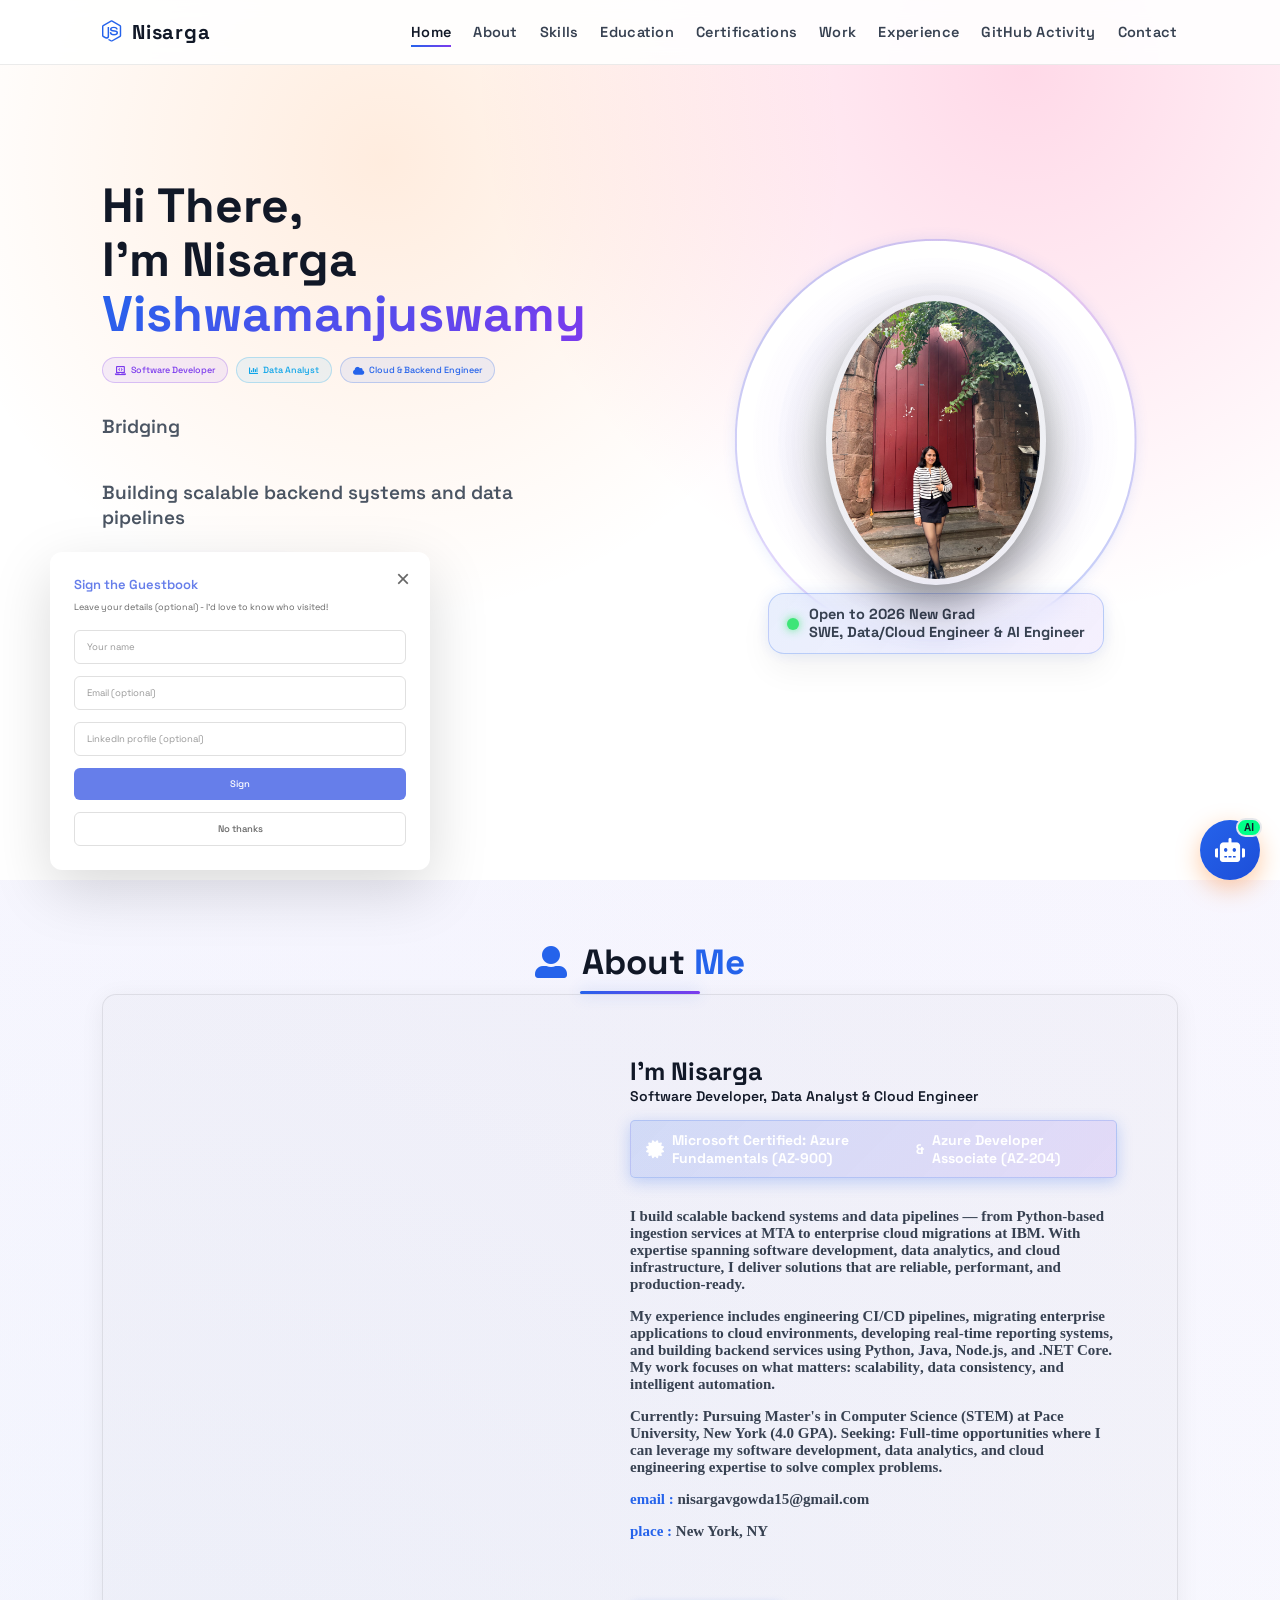
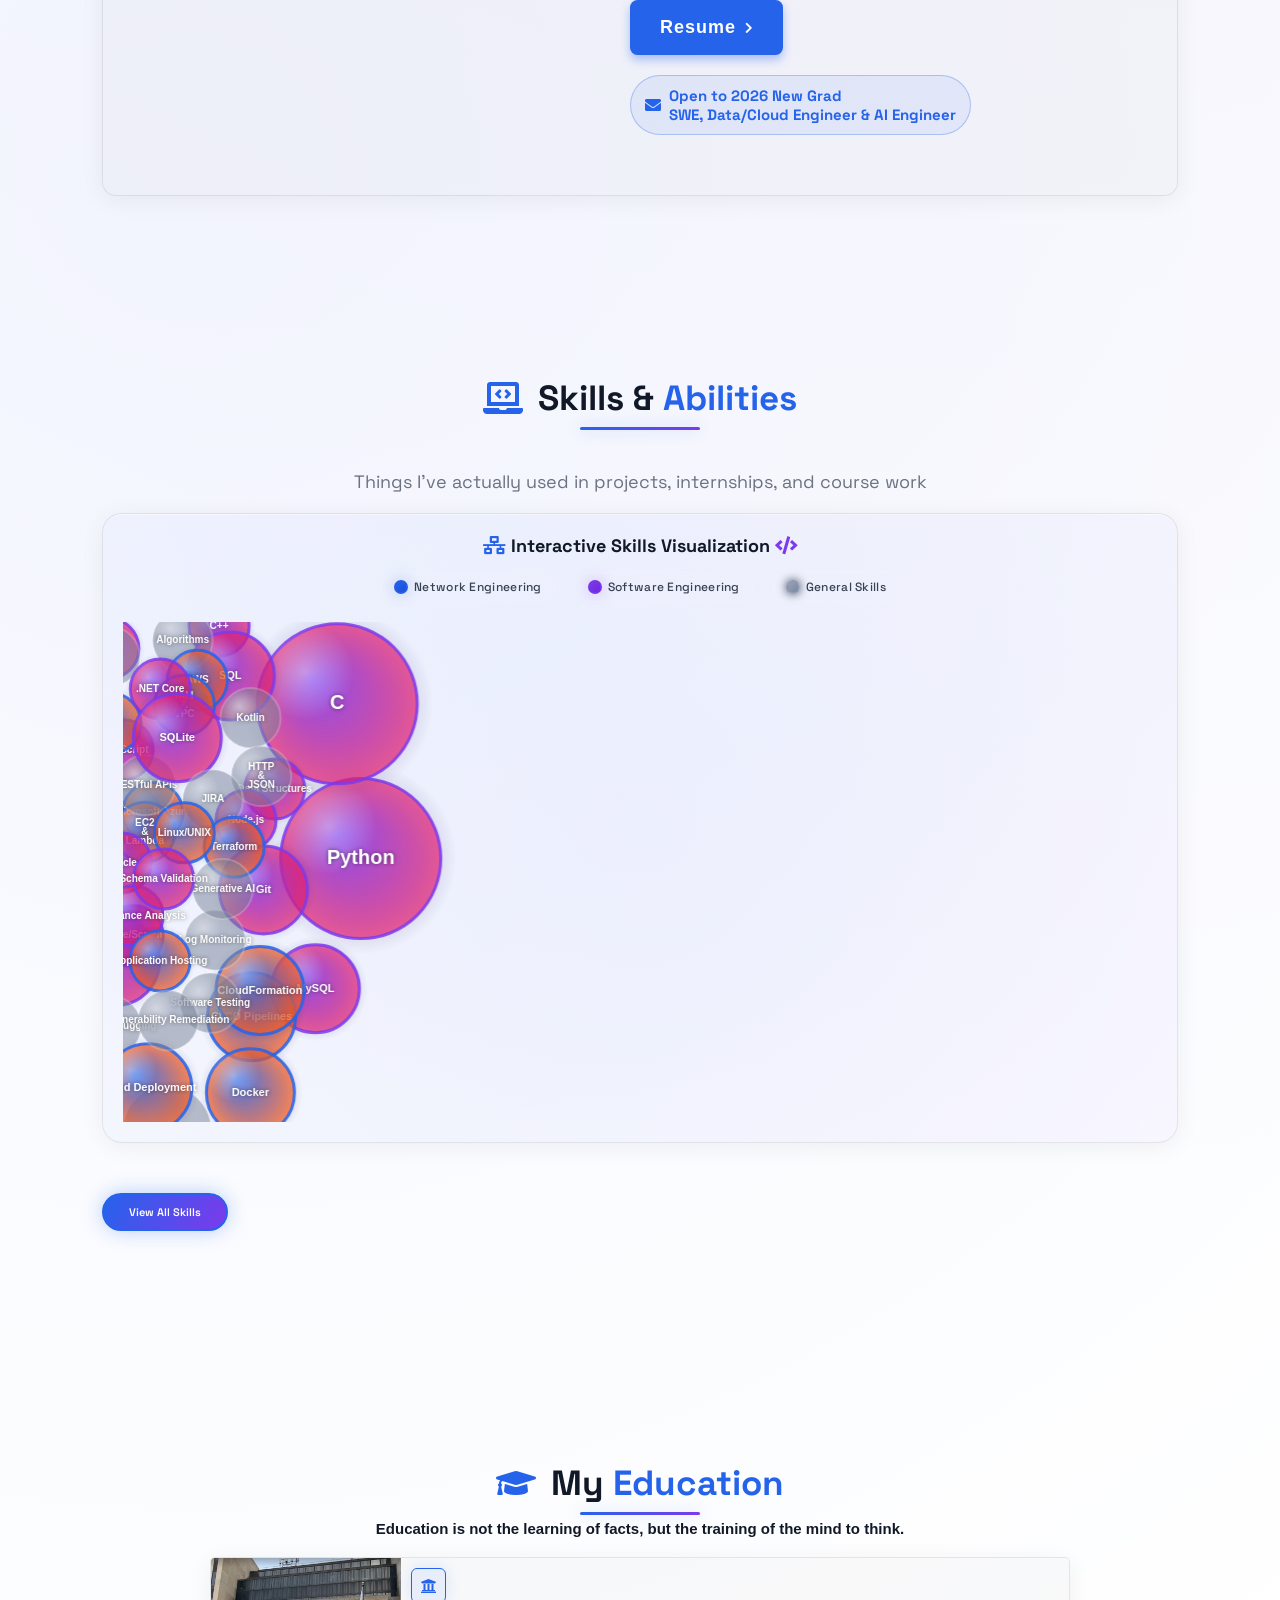
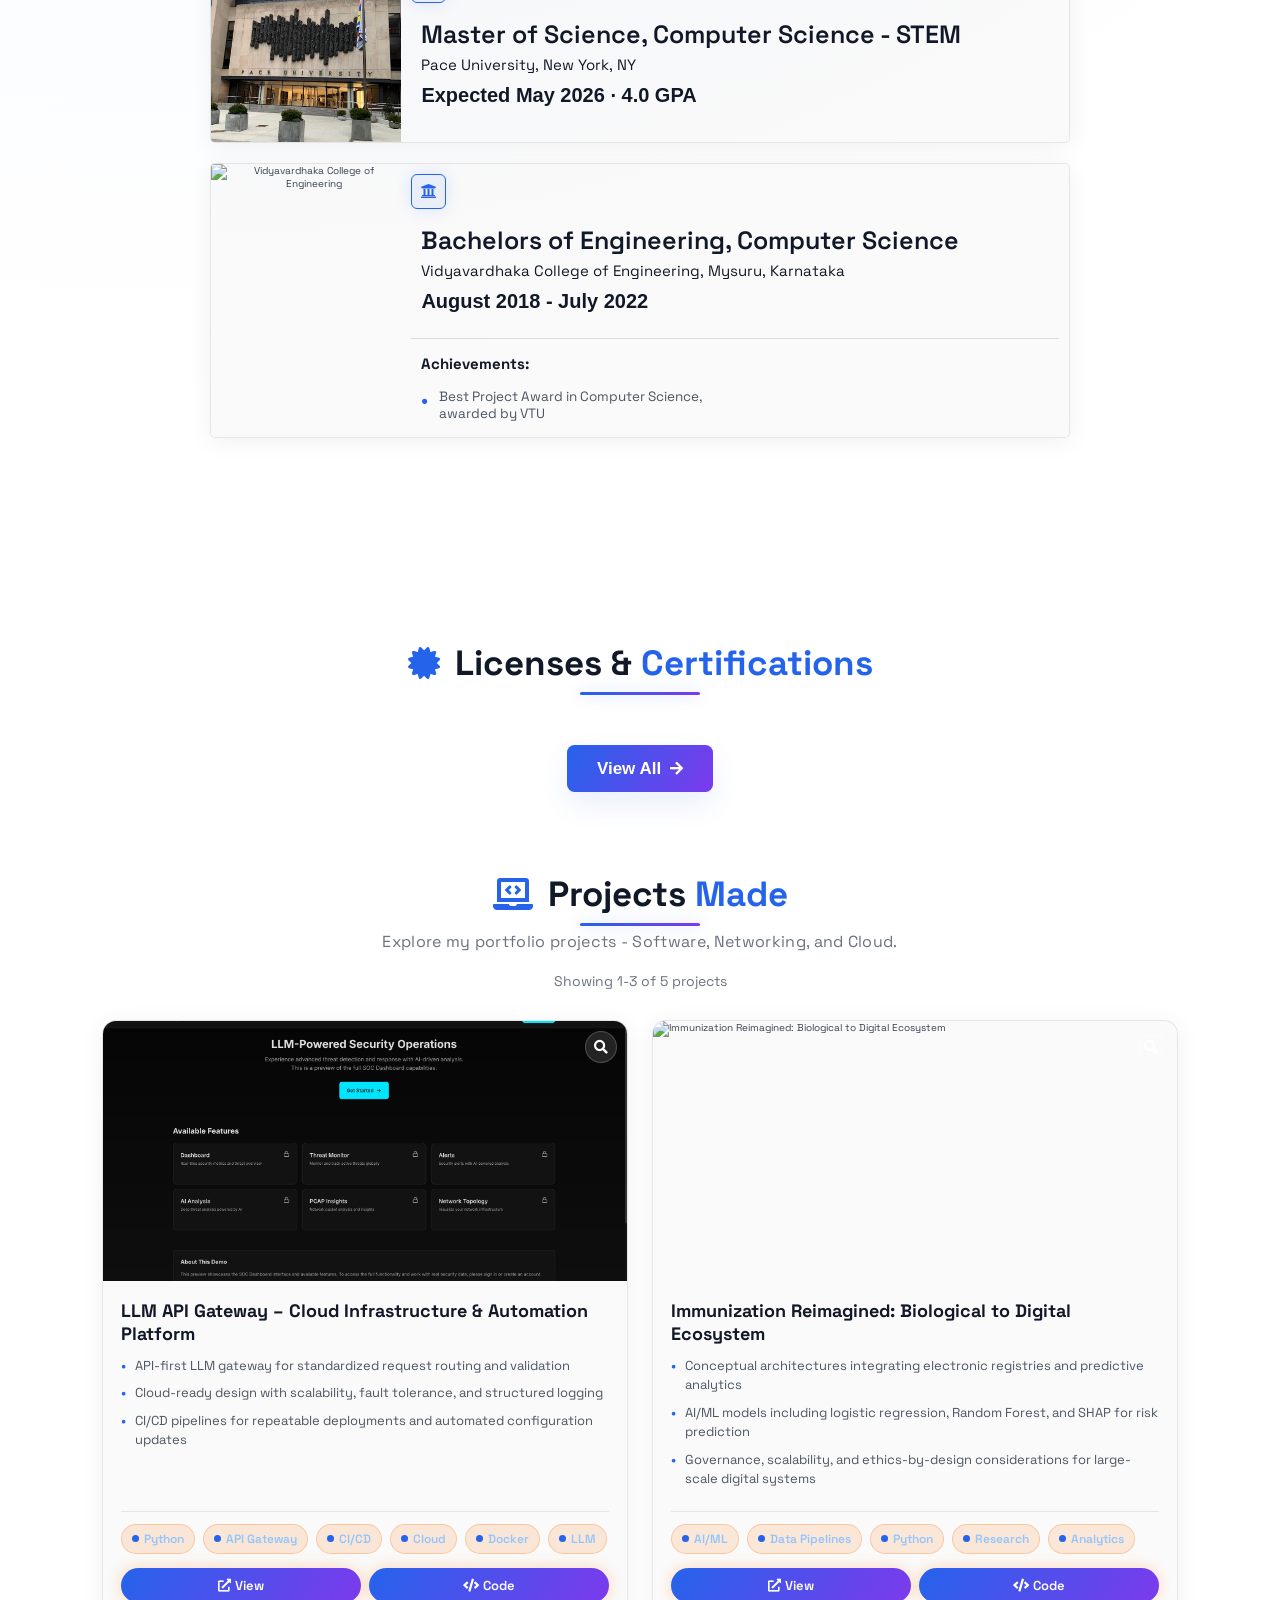
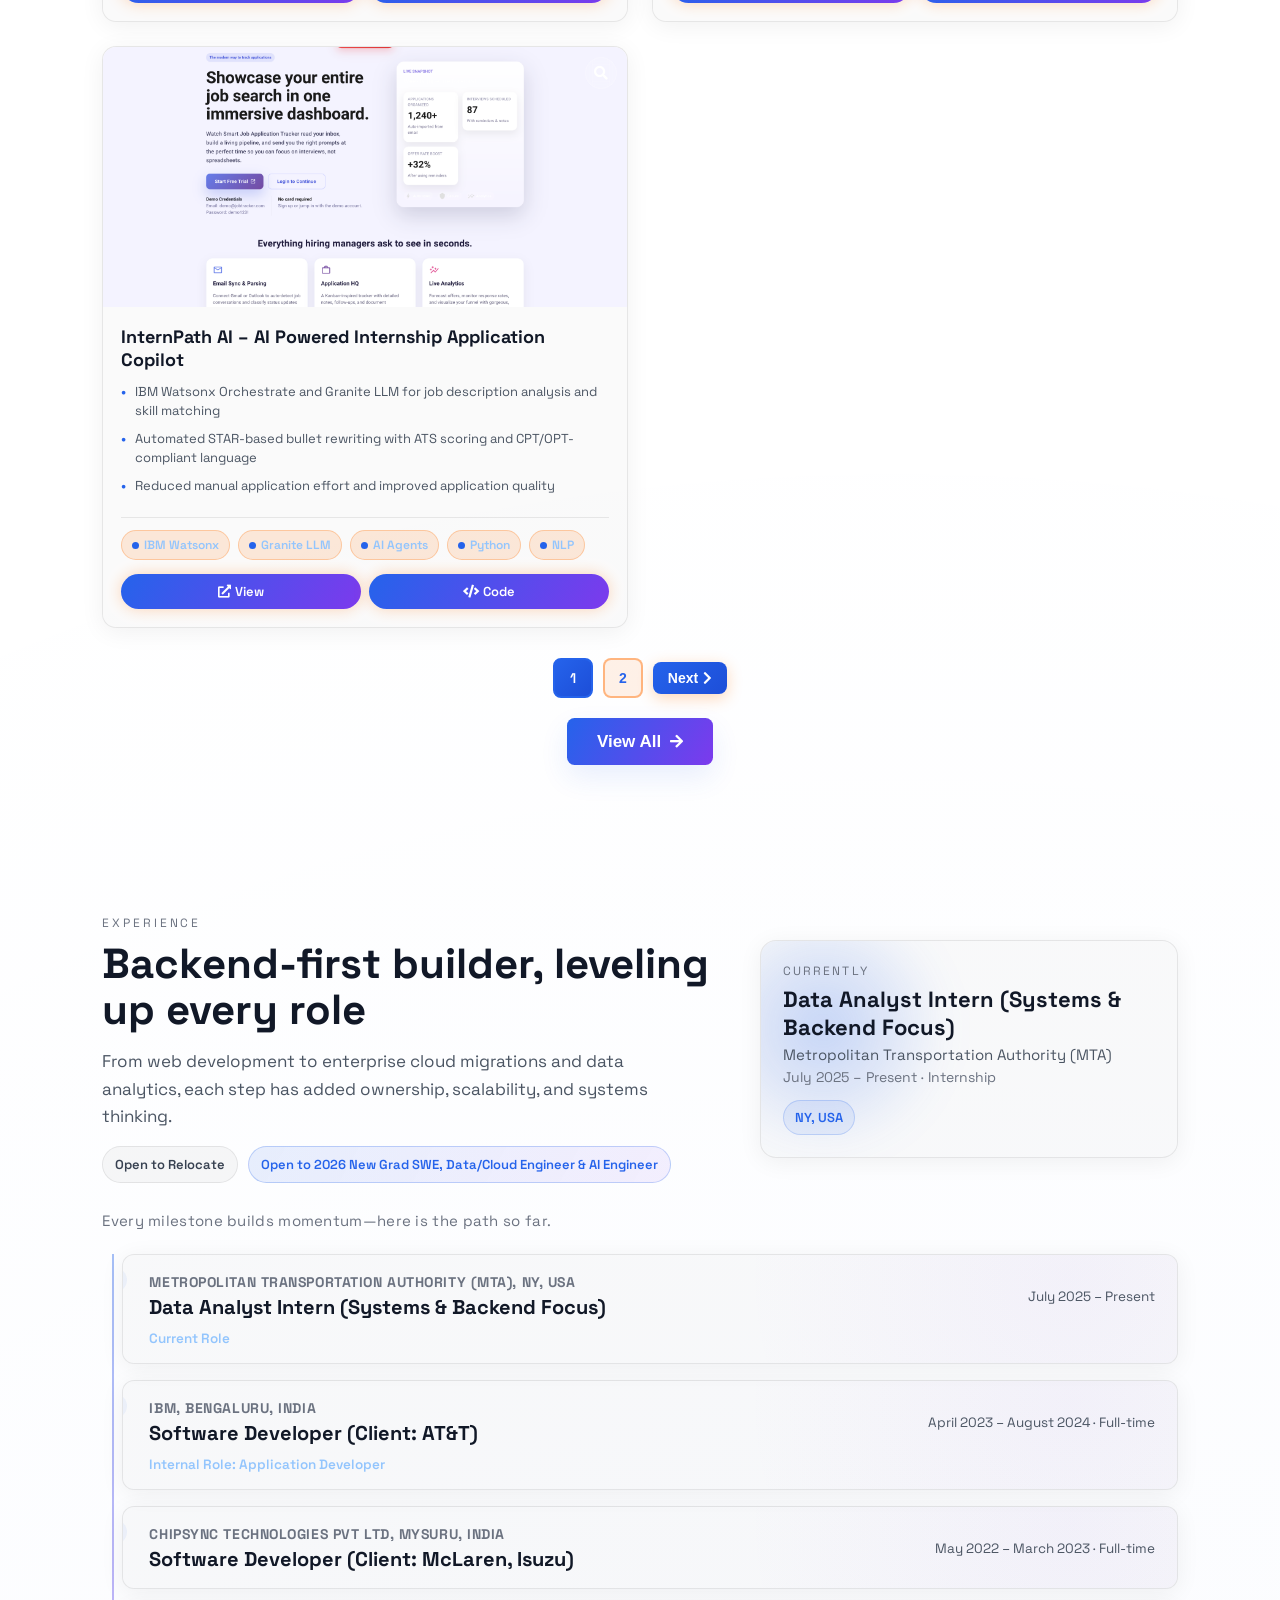
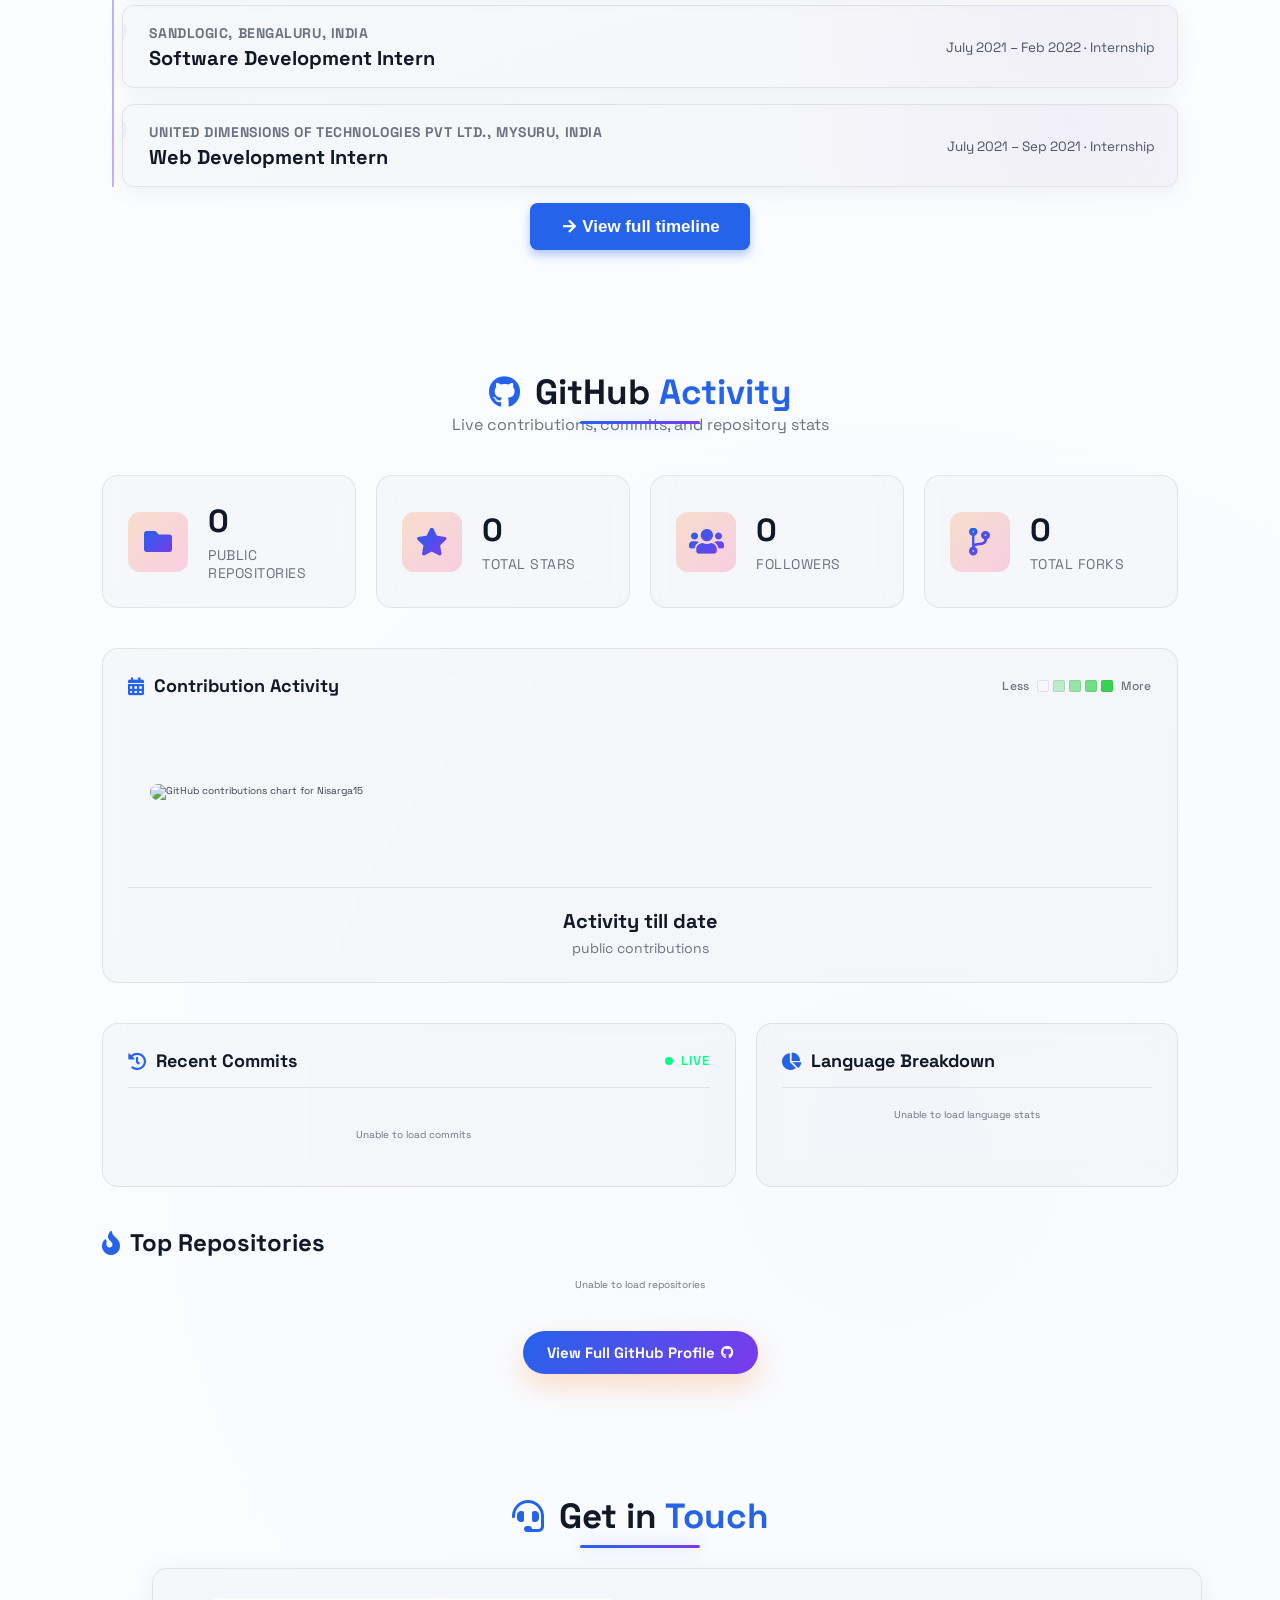
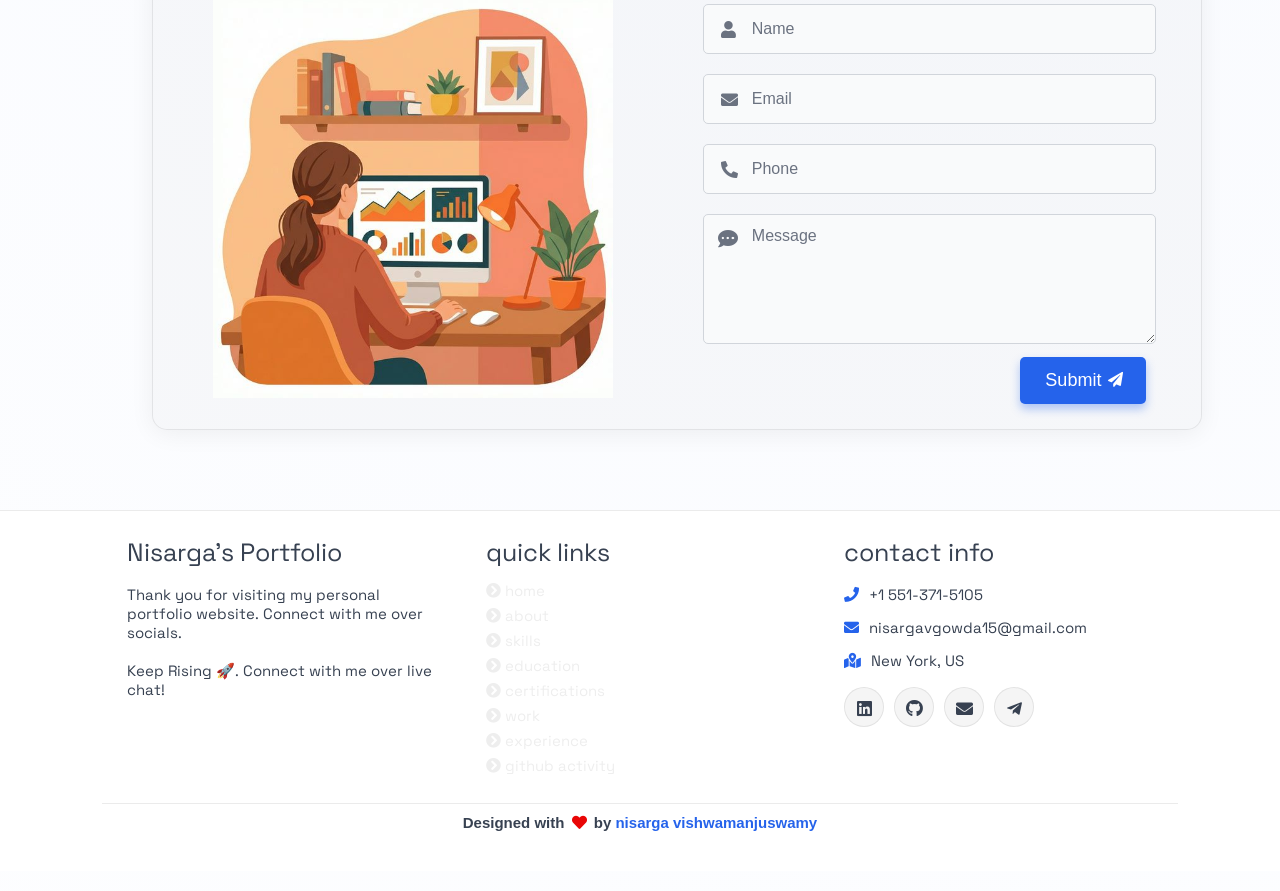
==== commit 3eb9b7f9: "Update open to work text" ====
--- a/index.html
+++ b/index.html
@@ -176,7 +176,7 @@
 
         <div class="open-to-work">
           <i class="fas fa-envelope"></i>
-          <span>Open to 2026 new-grad Network Engineer, Software Engineer & AI Tools Engineer roles</span>
+          <span>Open to 2026 New Grad<br>SWE, Data/Cloud Engineer & AI Engineer</span>
         </div>
 
       </div>
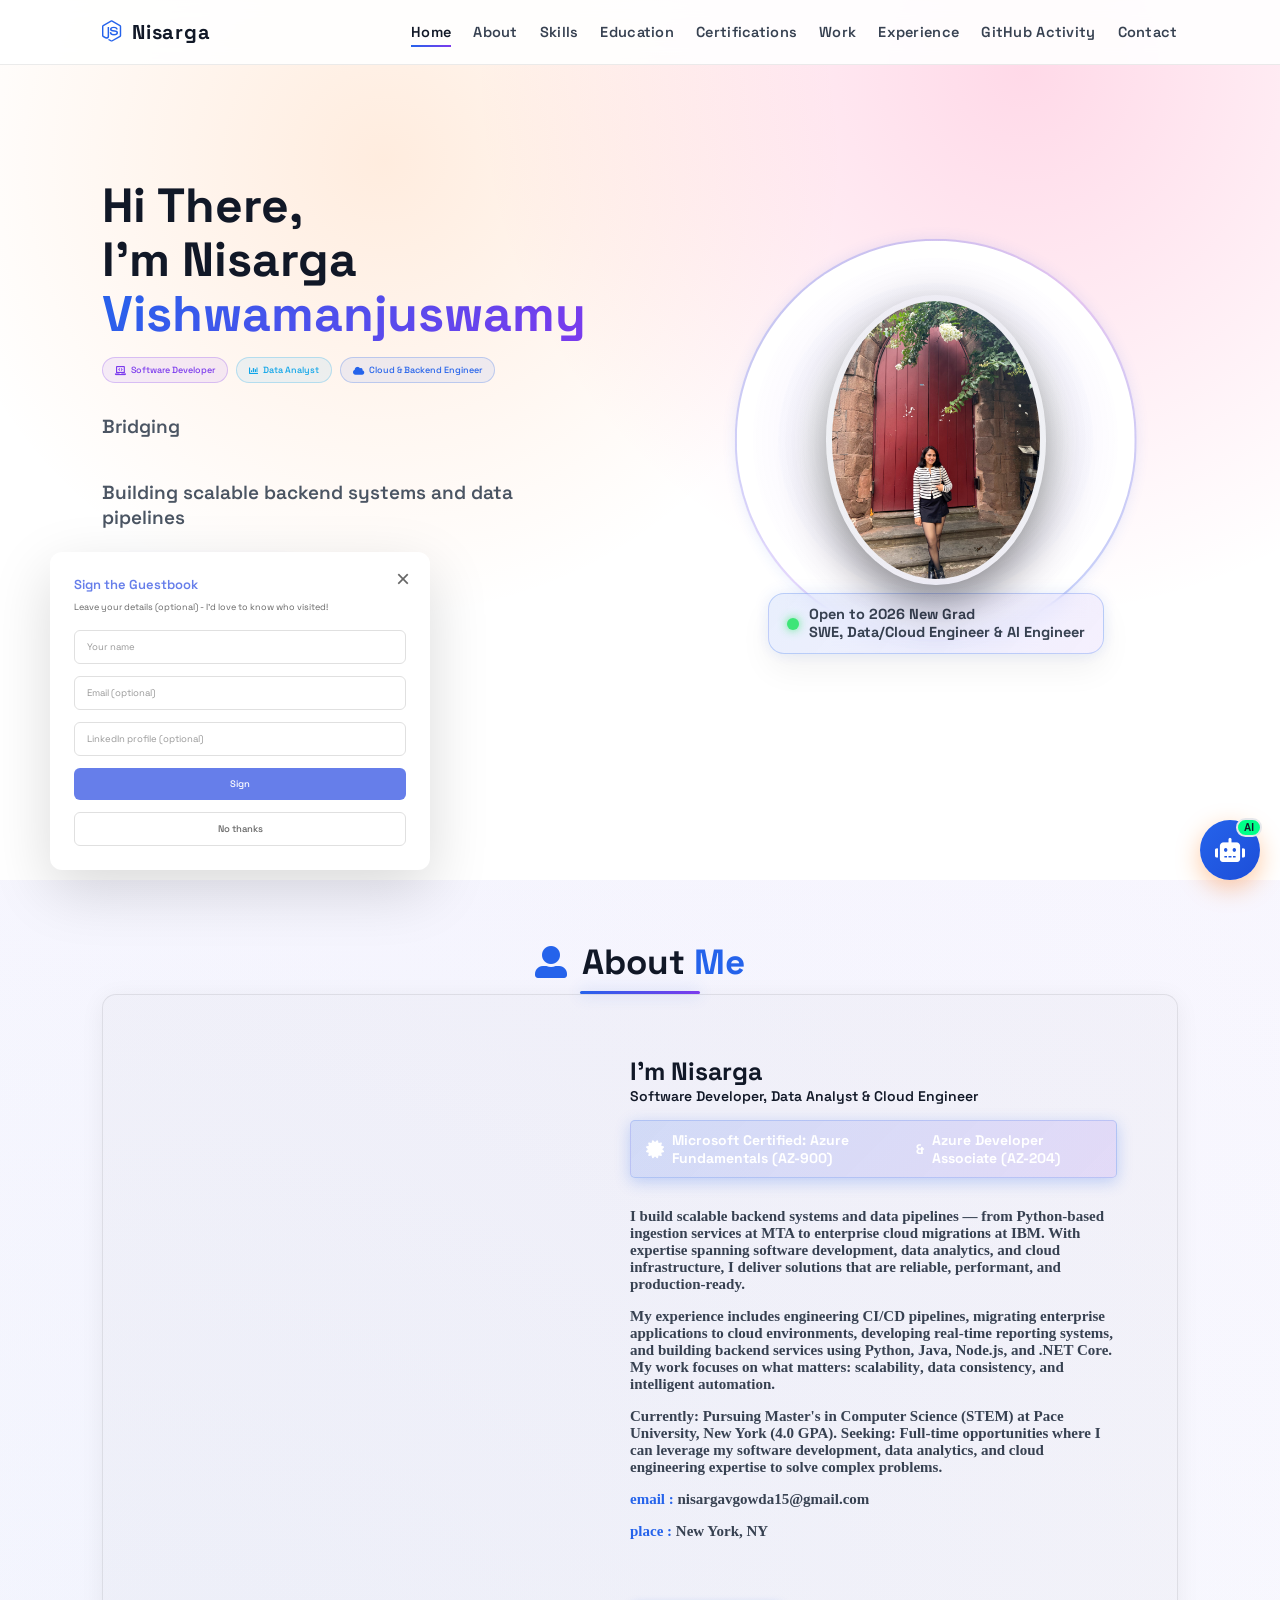
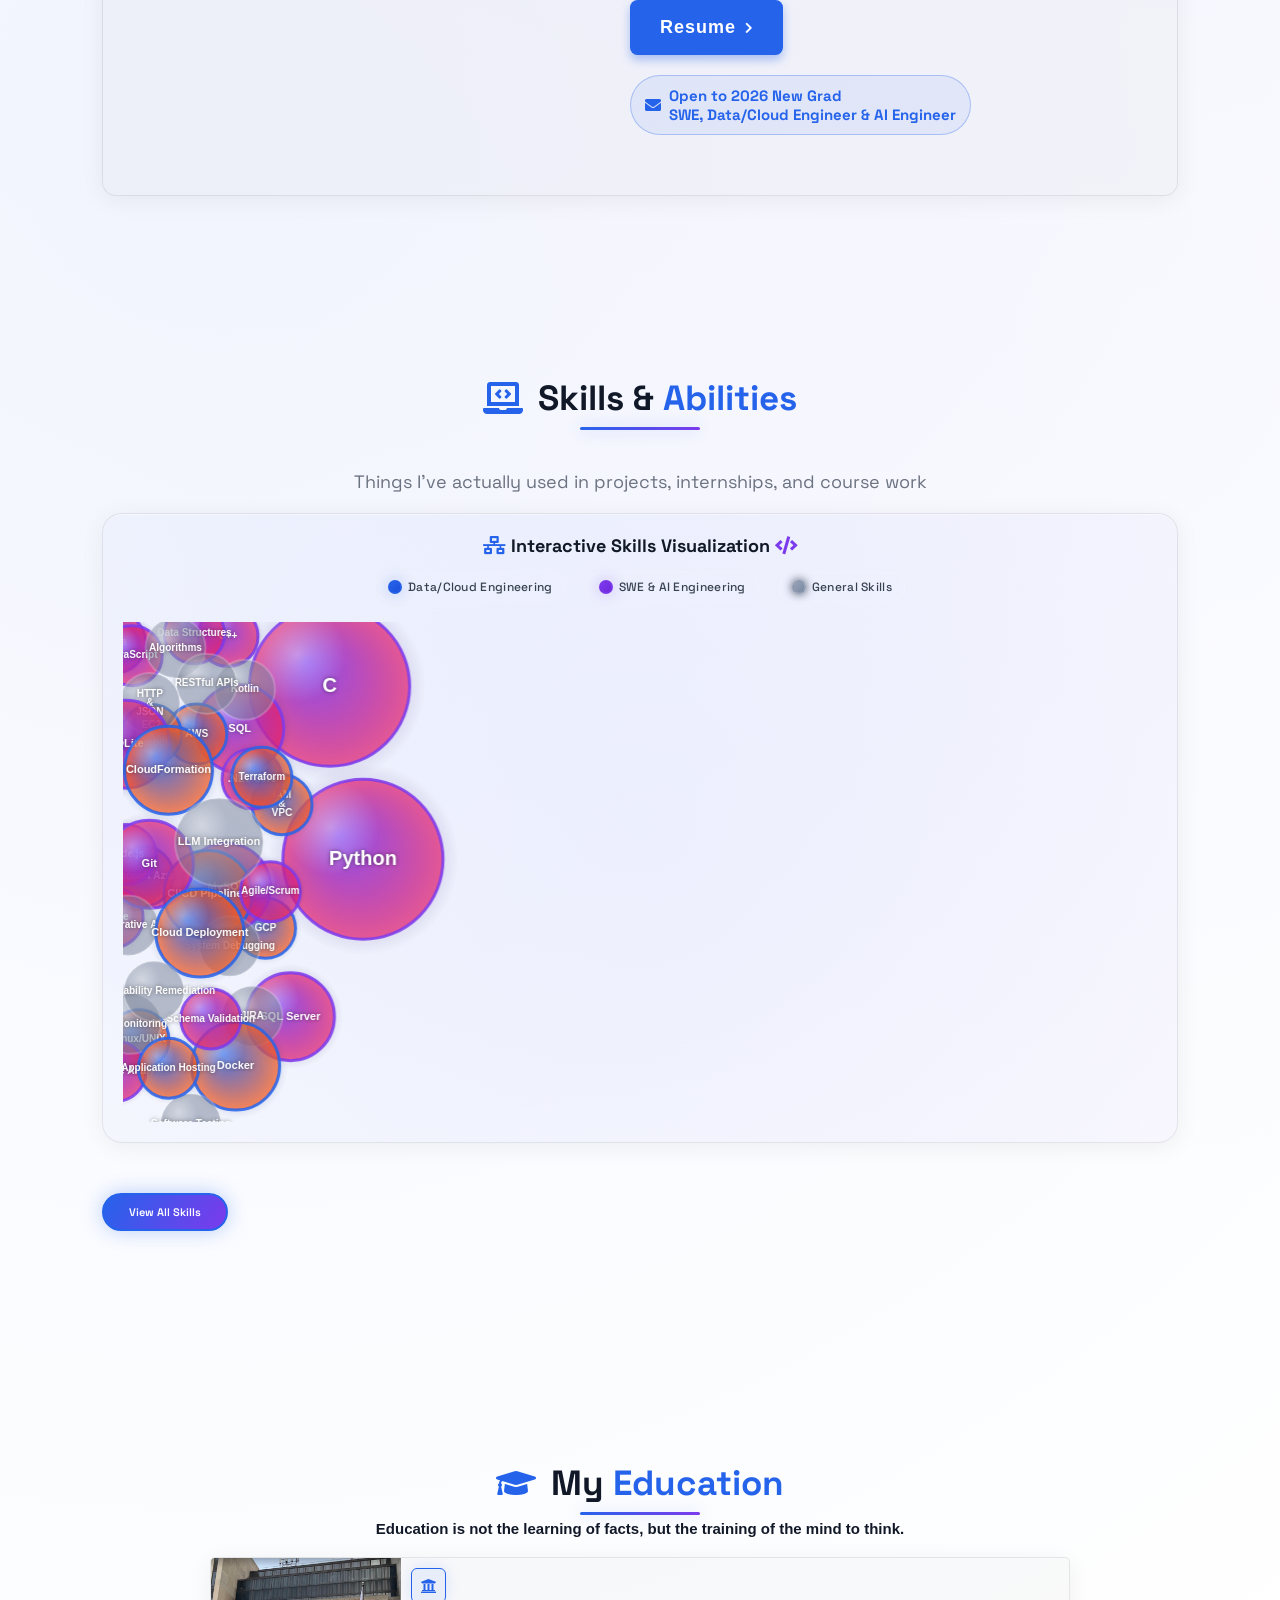
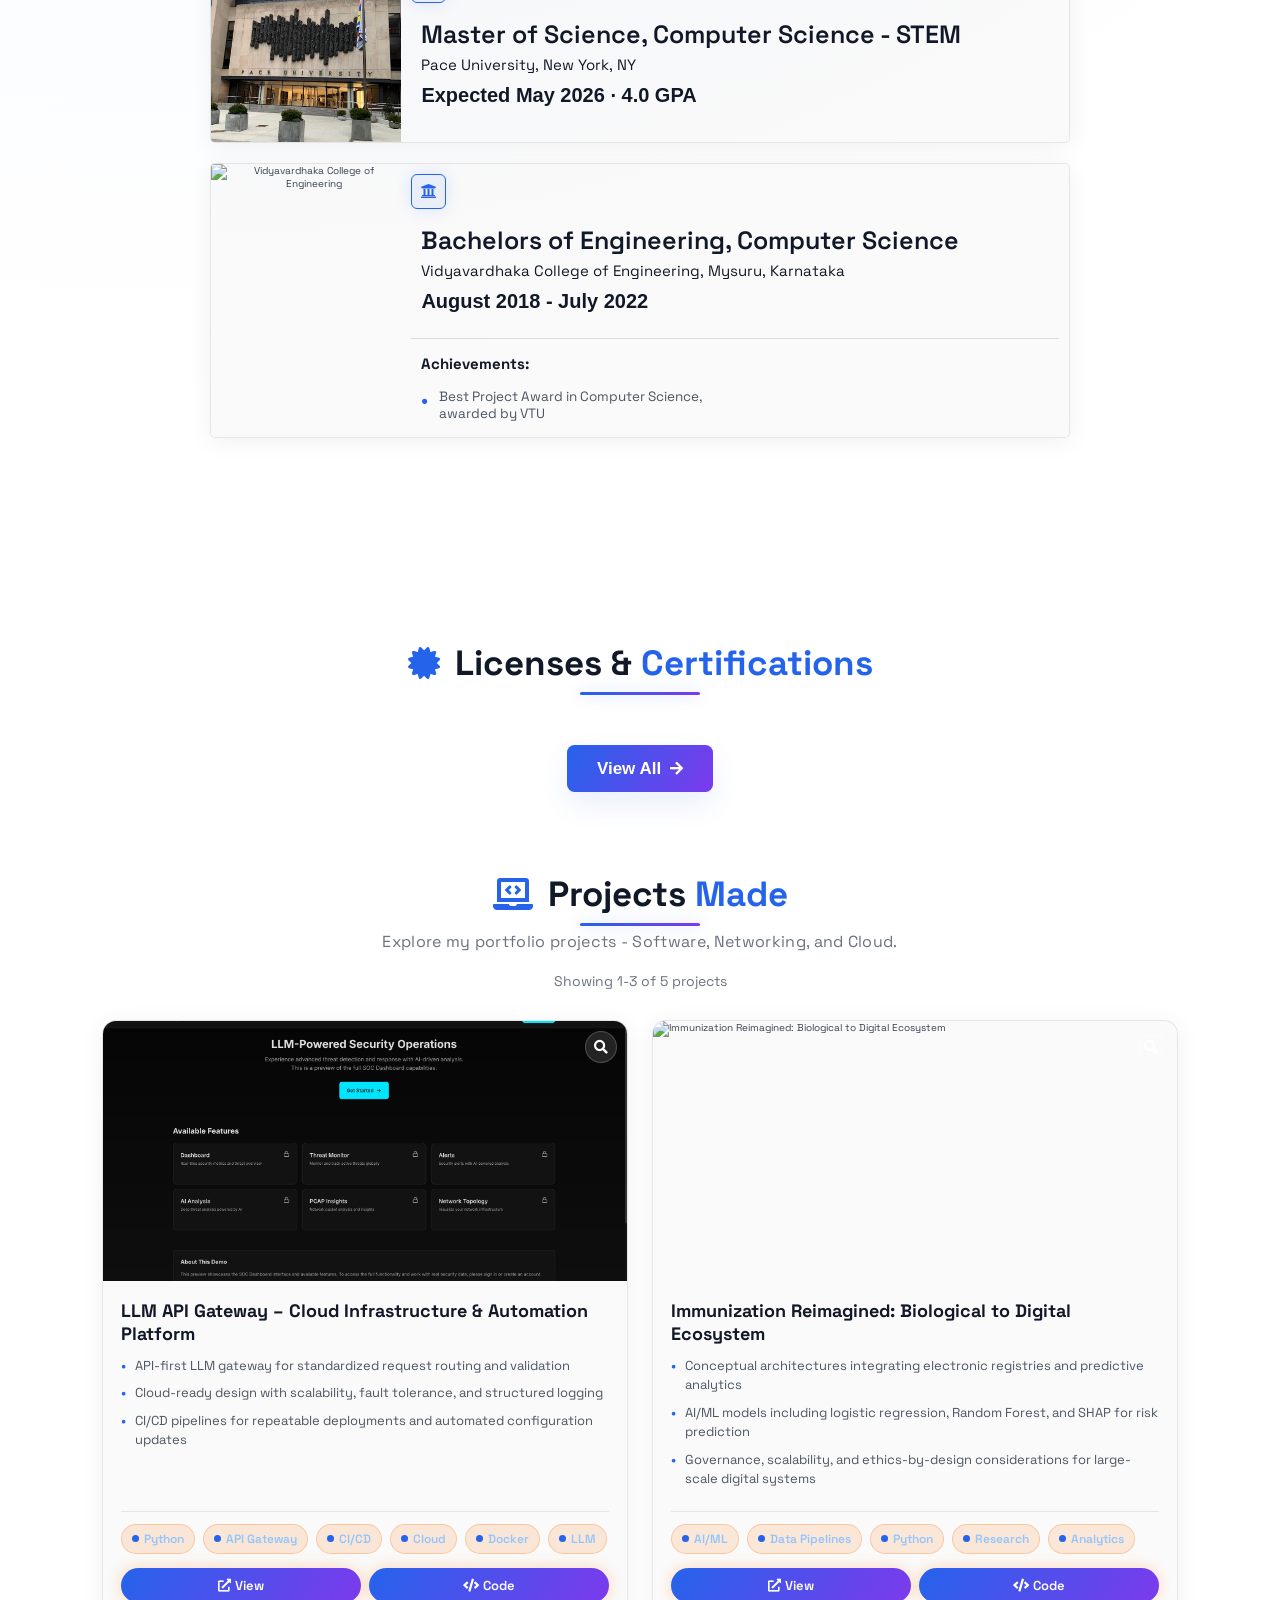
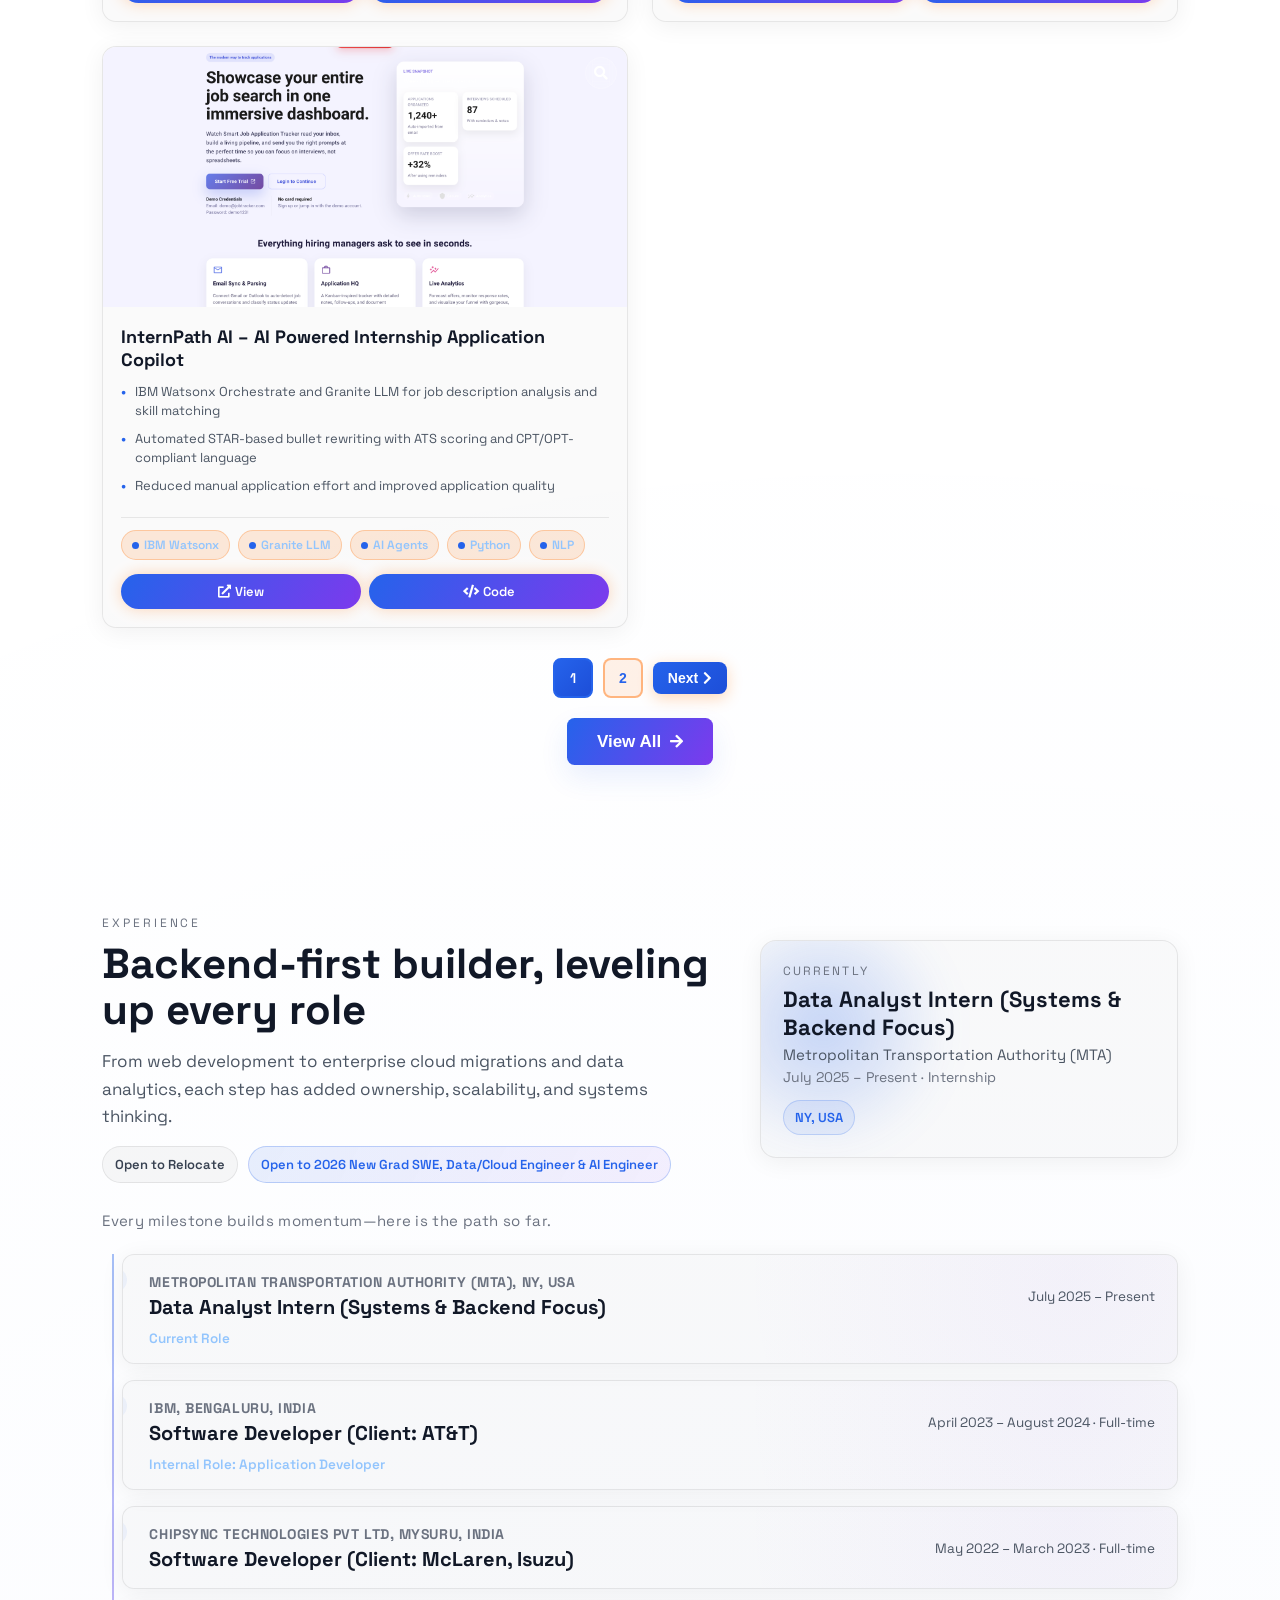
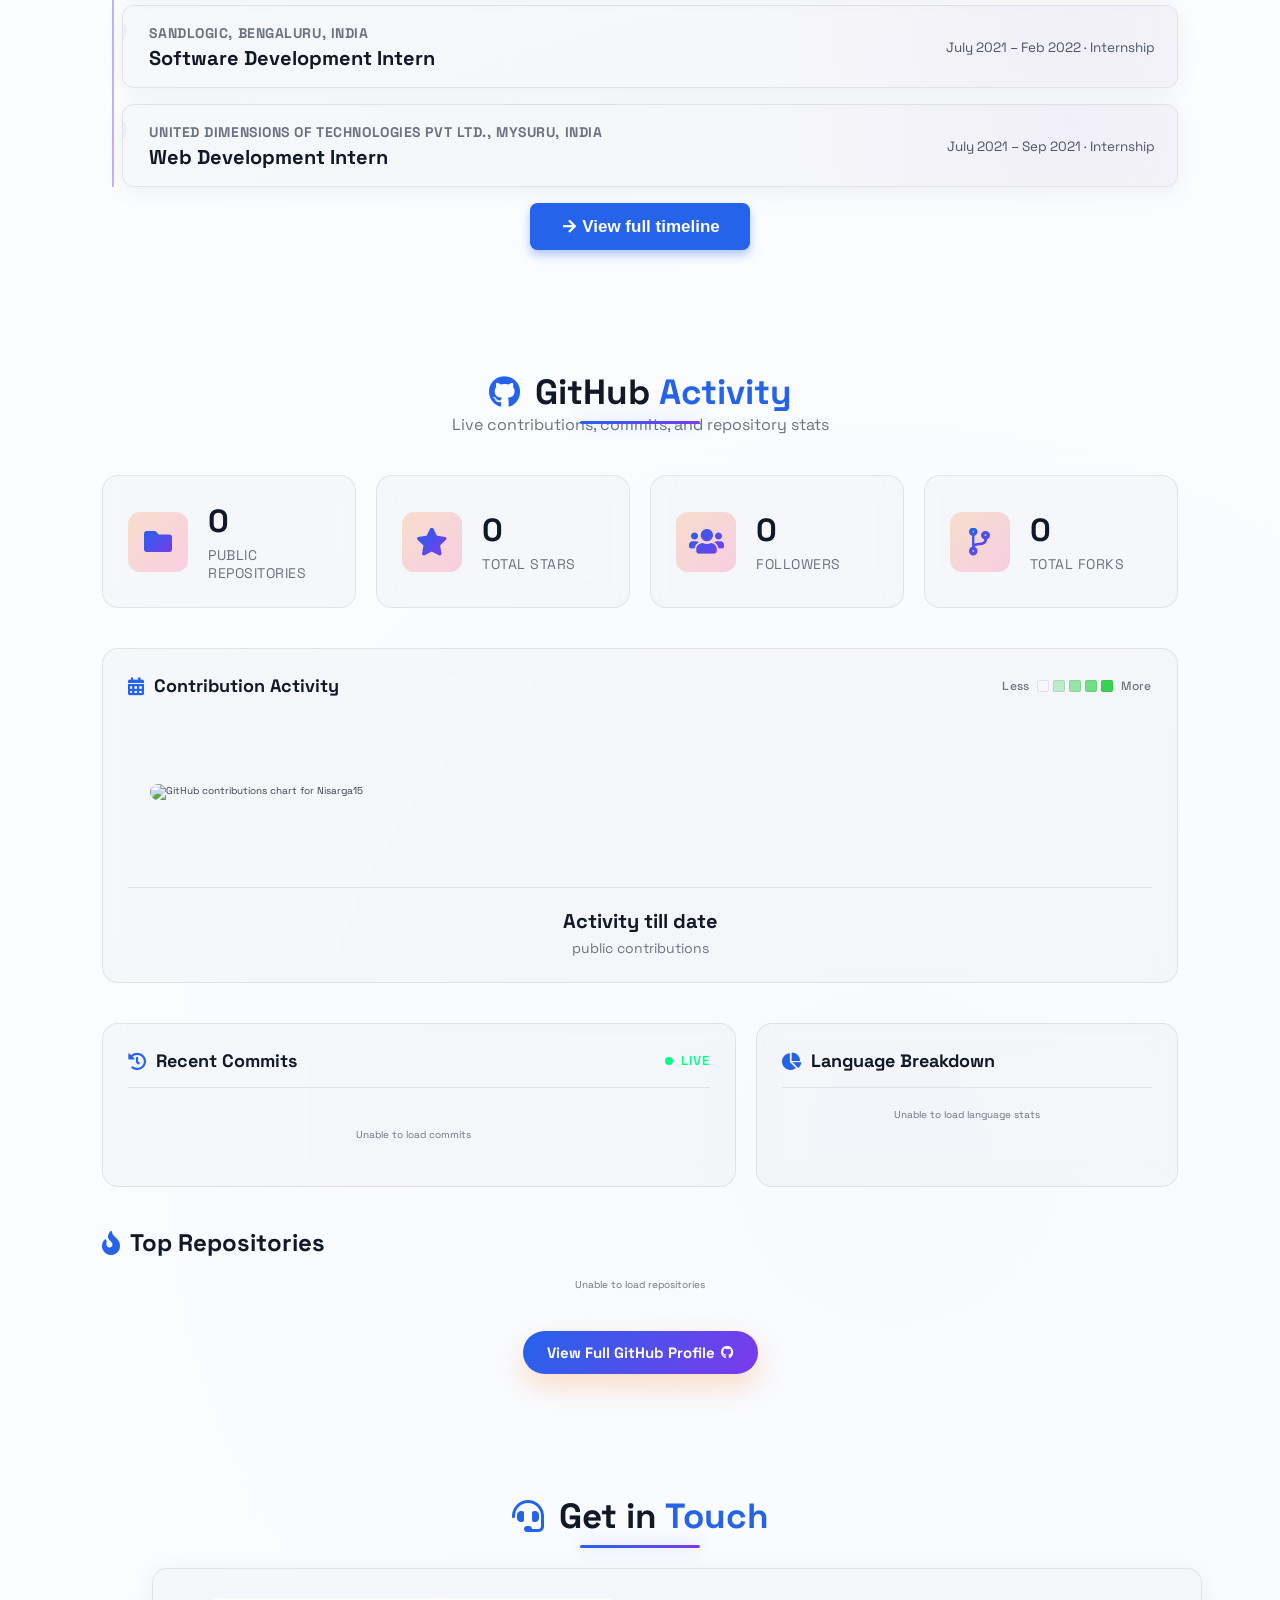
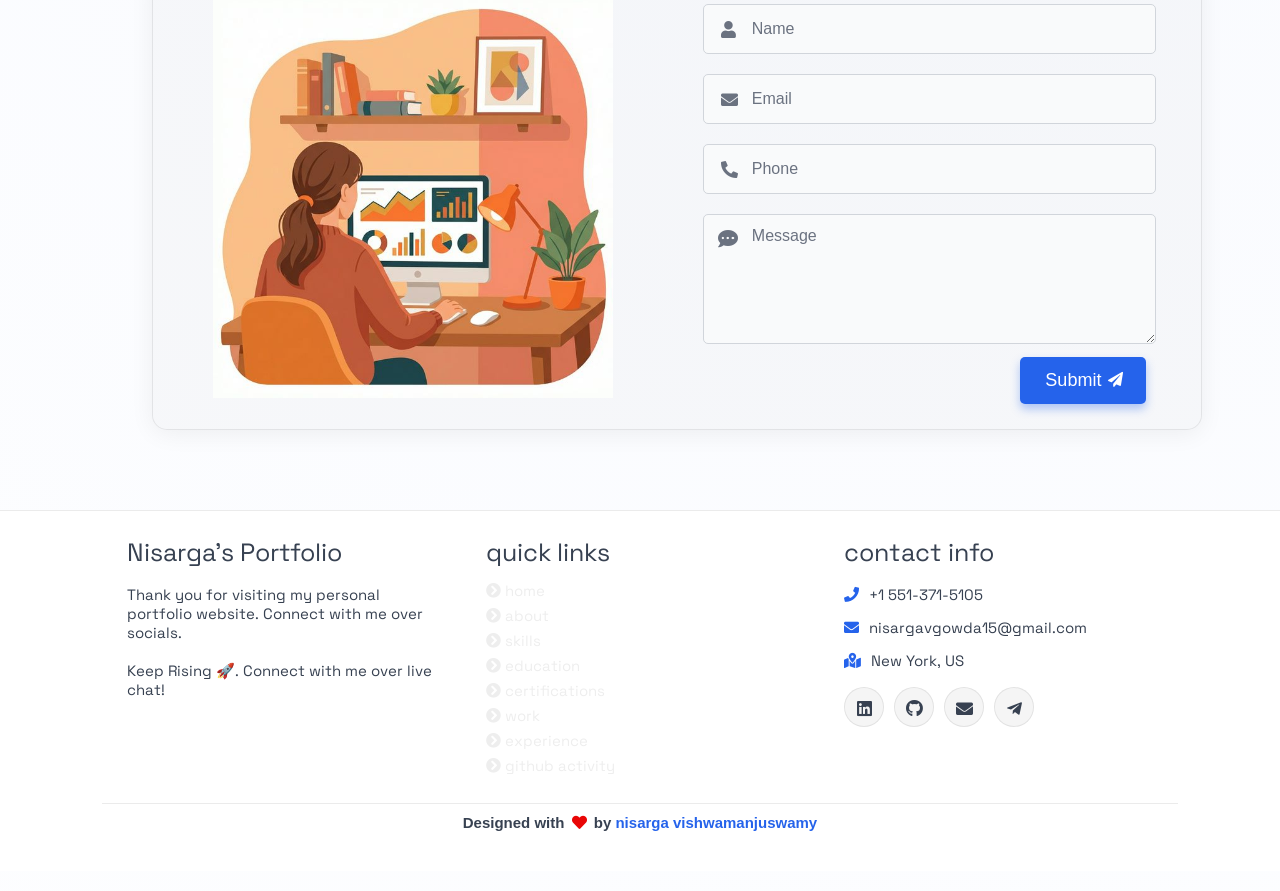
==== commit e6e12382: "Update skills legends and tooltips" ====
--- a/index.html
+++ b/index.html
@@ -201,11 +201,11 @@
       <div class="skills-legend">
         <div class="legend-item">
           <span class="legend-dot network"></span>
-          <span class="legend-label">Network Engineering</span>
+          <span class="legend-label">Data/Cloud Engineering</span>
         </div>
         <div class="legend-item">
           <span class="legend-dot software"></span>
-          <span class="legend-label">Software Engineering</span>
+          <span class="legend-label">SWE & AI Engineering</span>
         </div>
         <div class="legend-item">
           <span class="legend-dot general"></span>
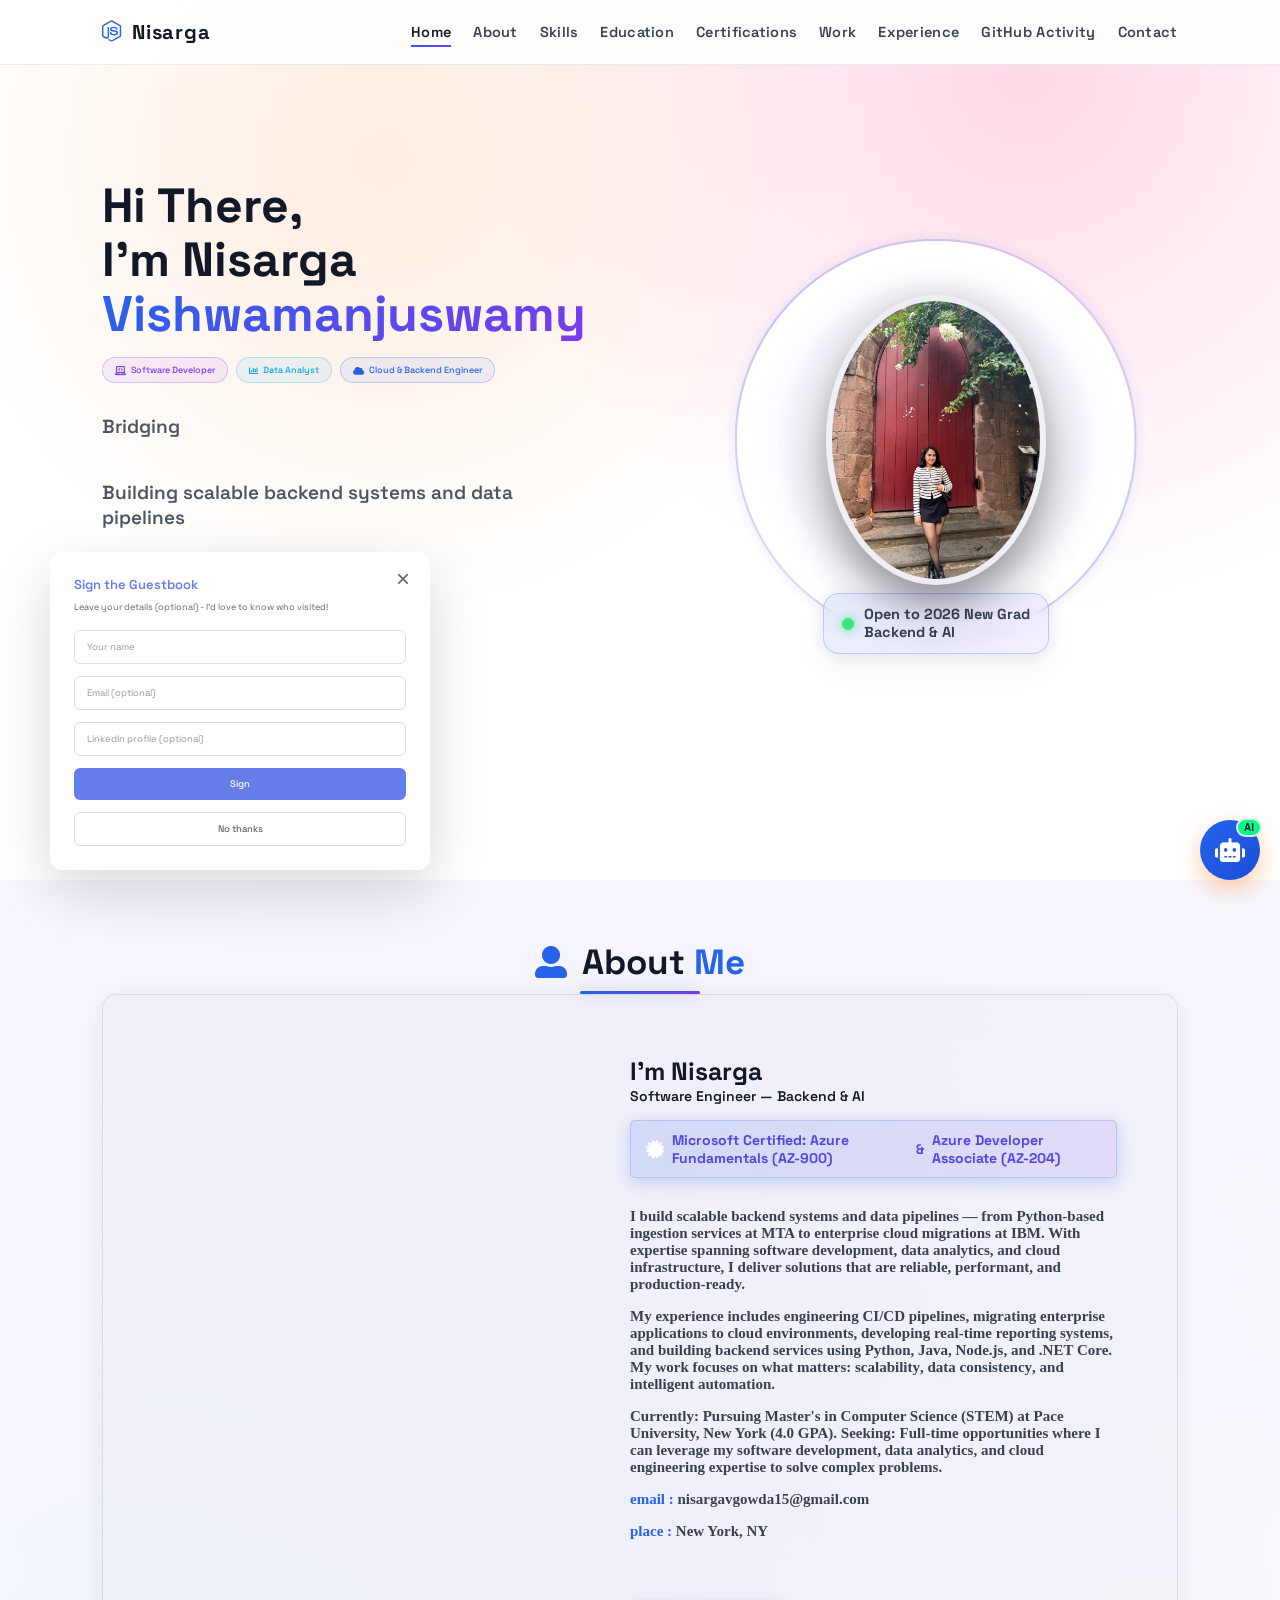
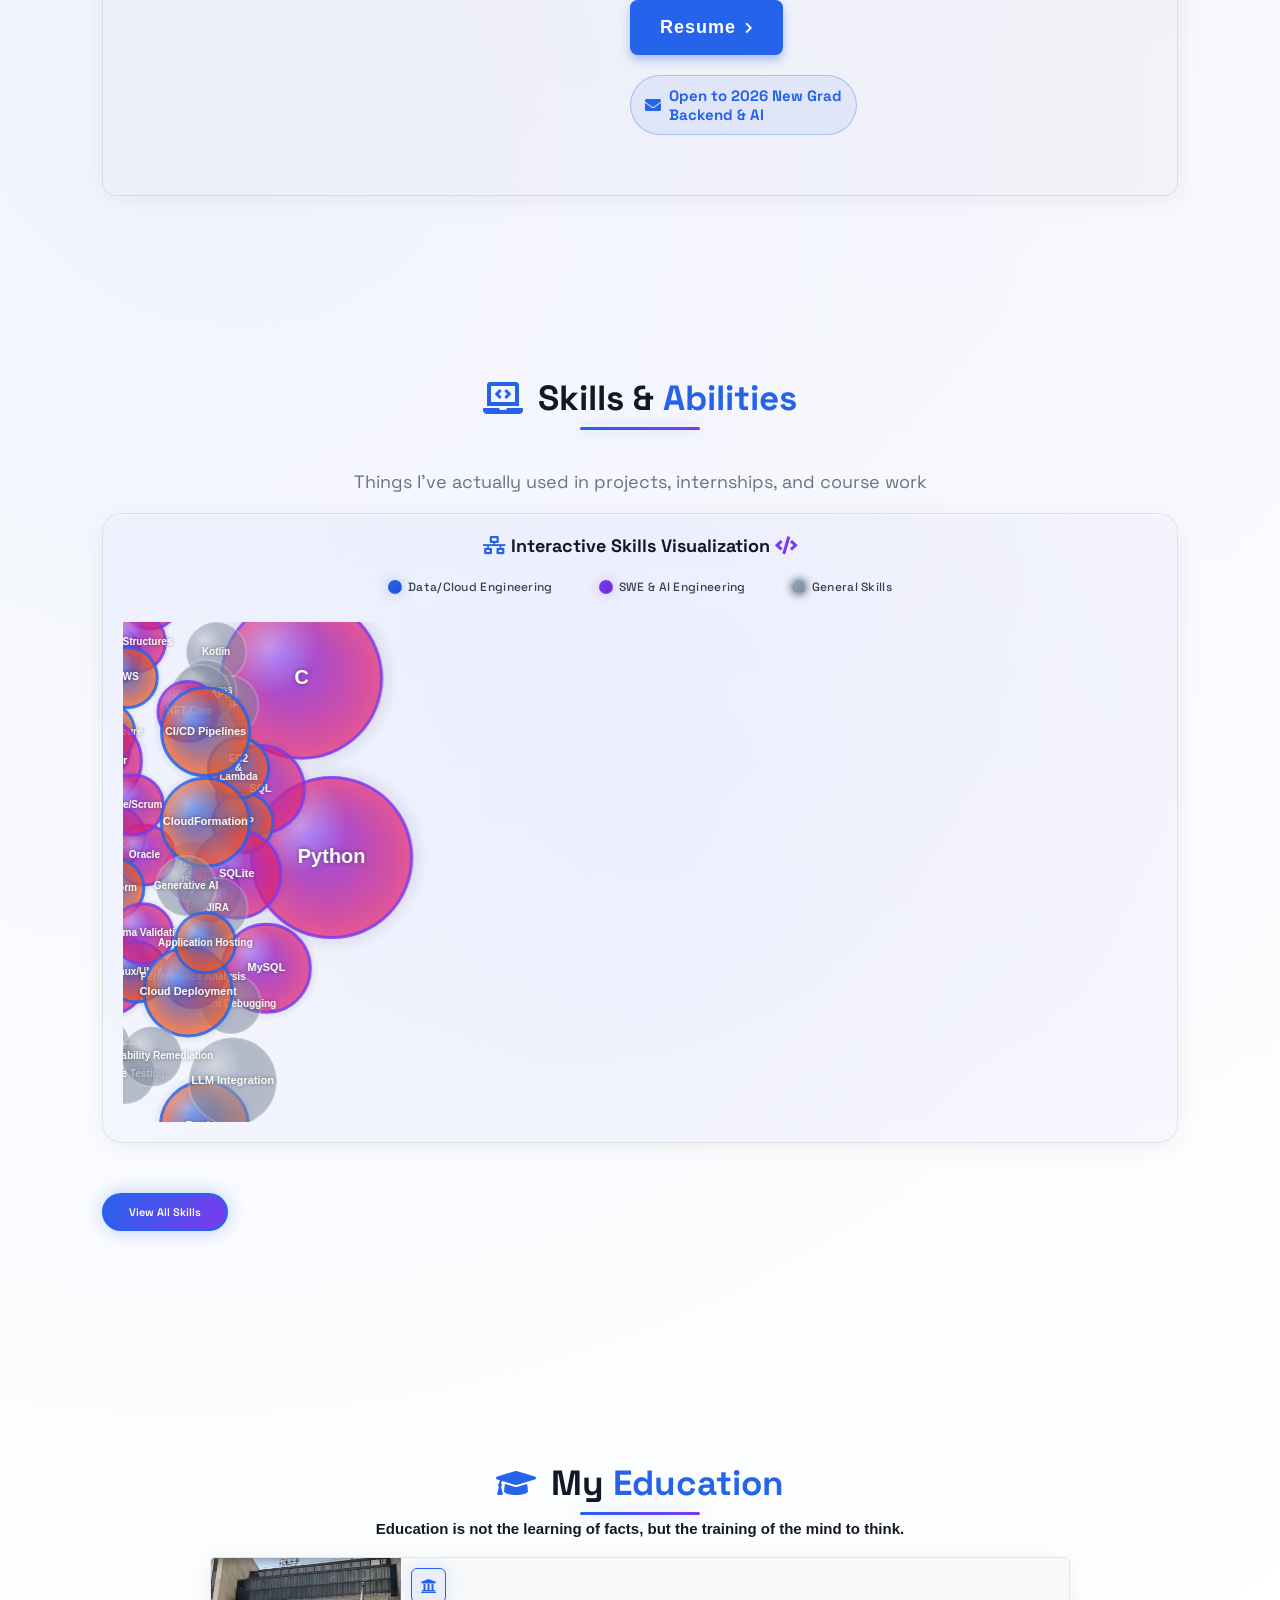
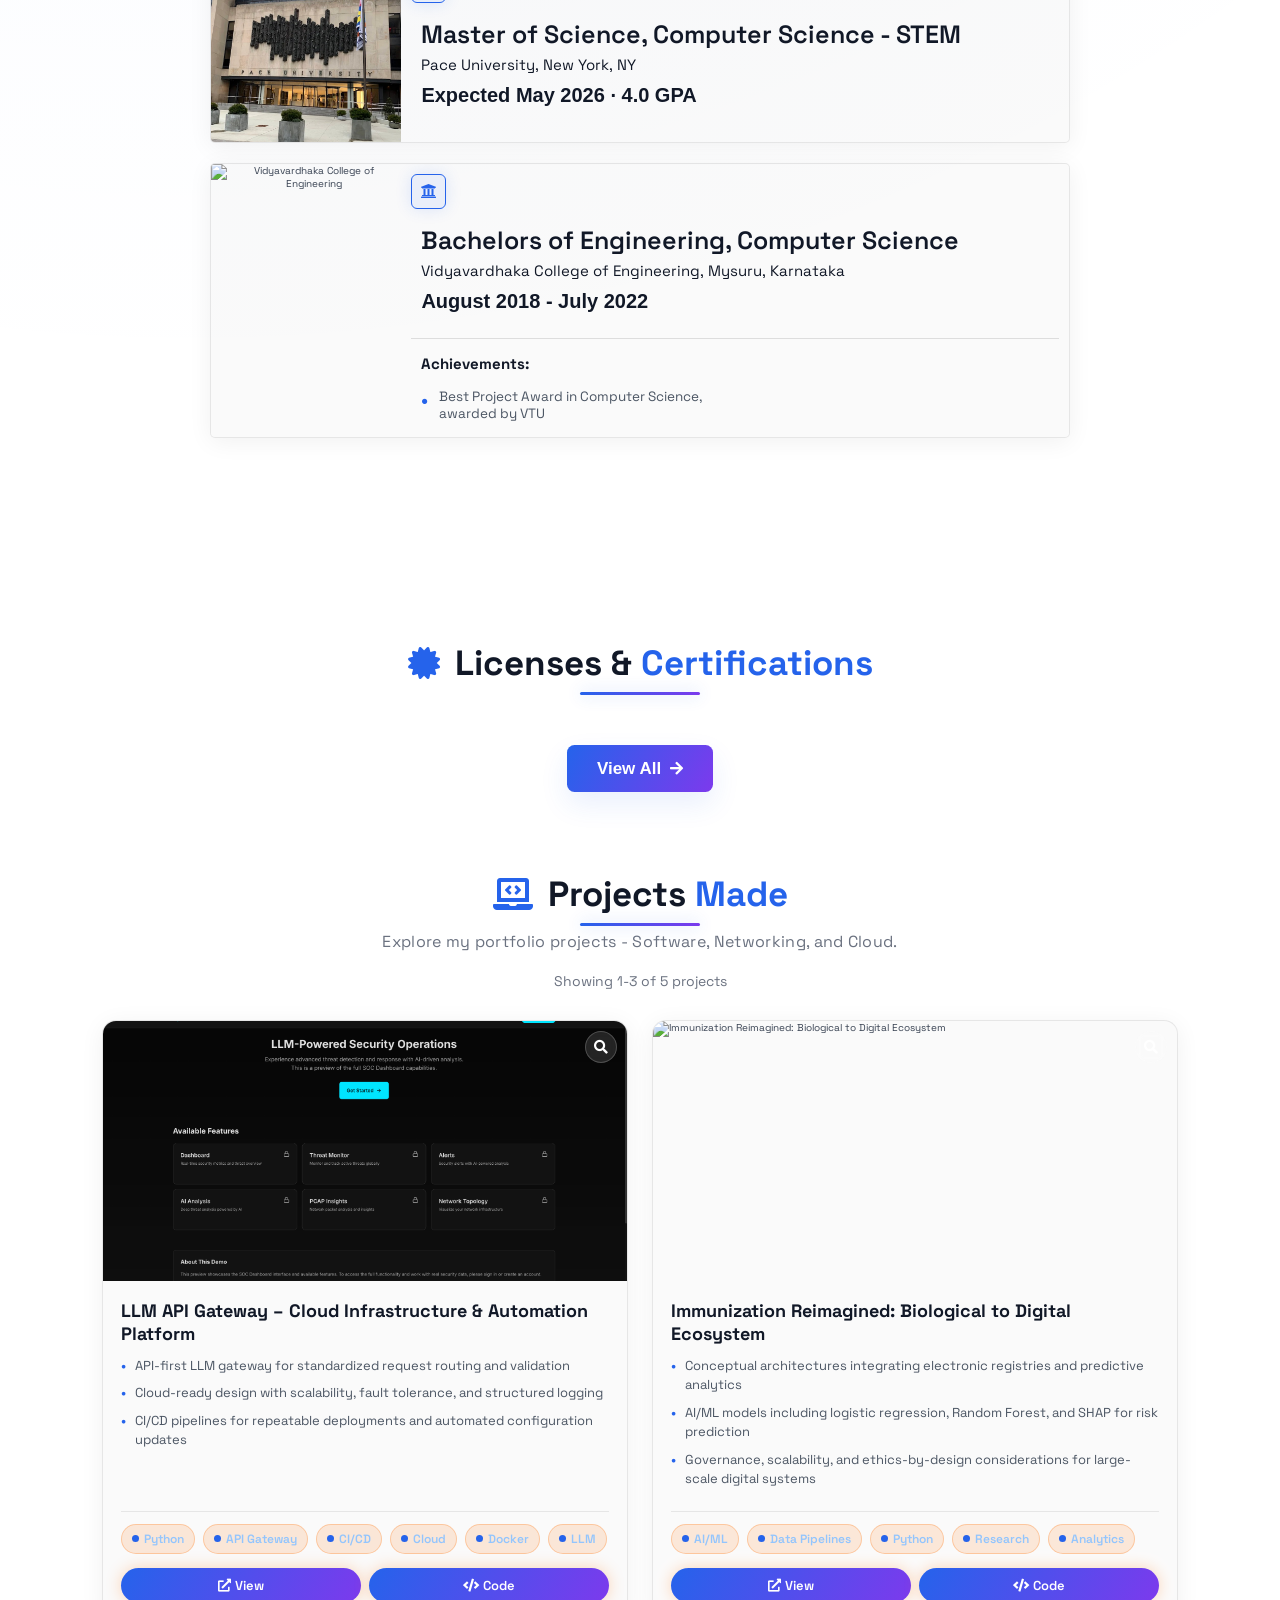
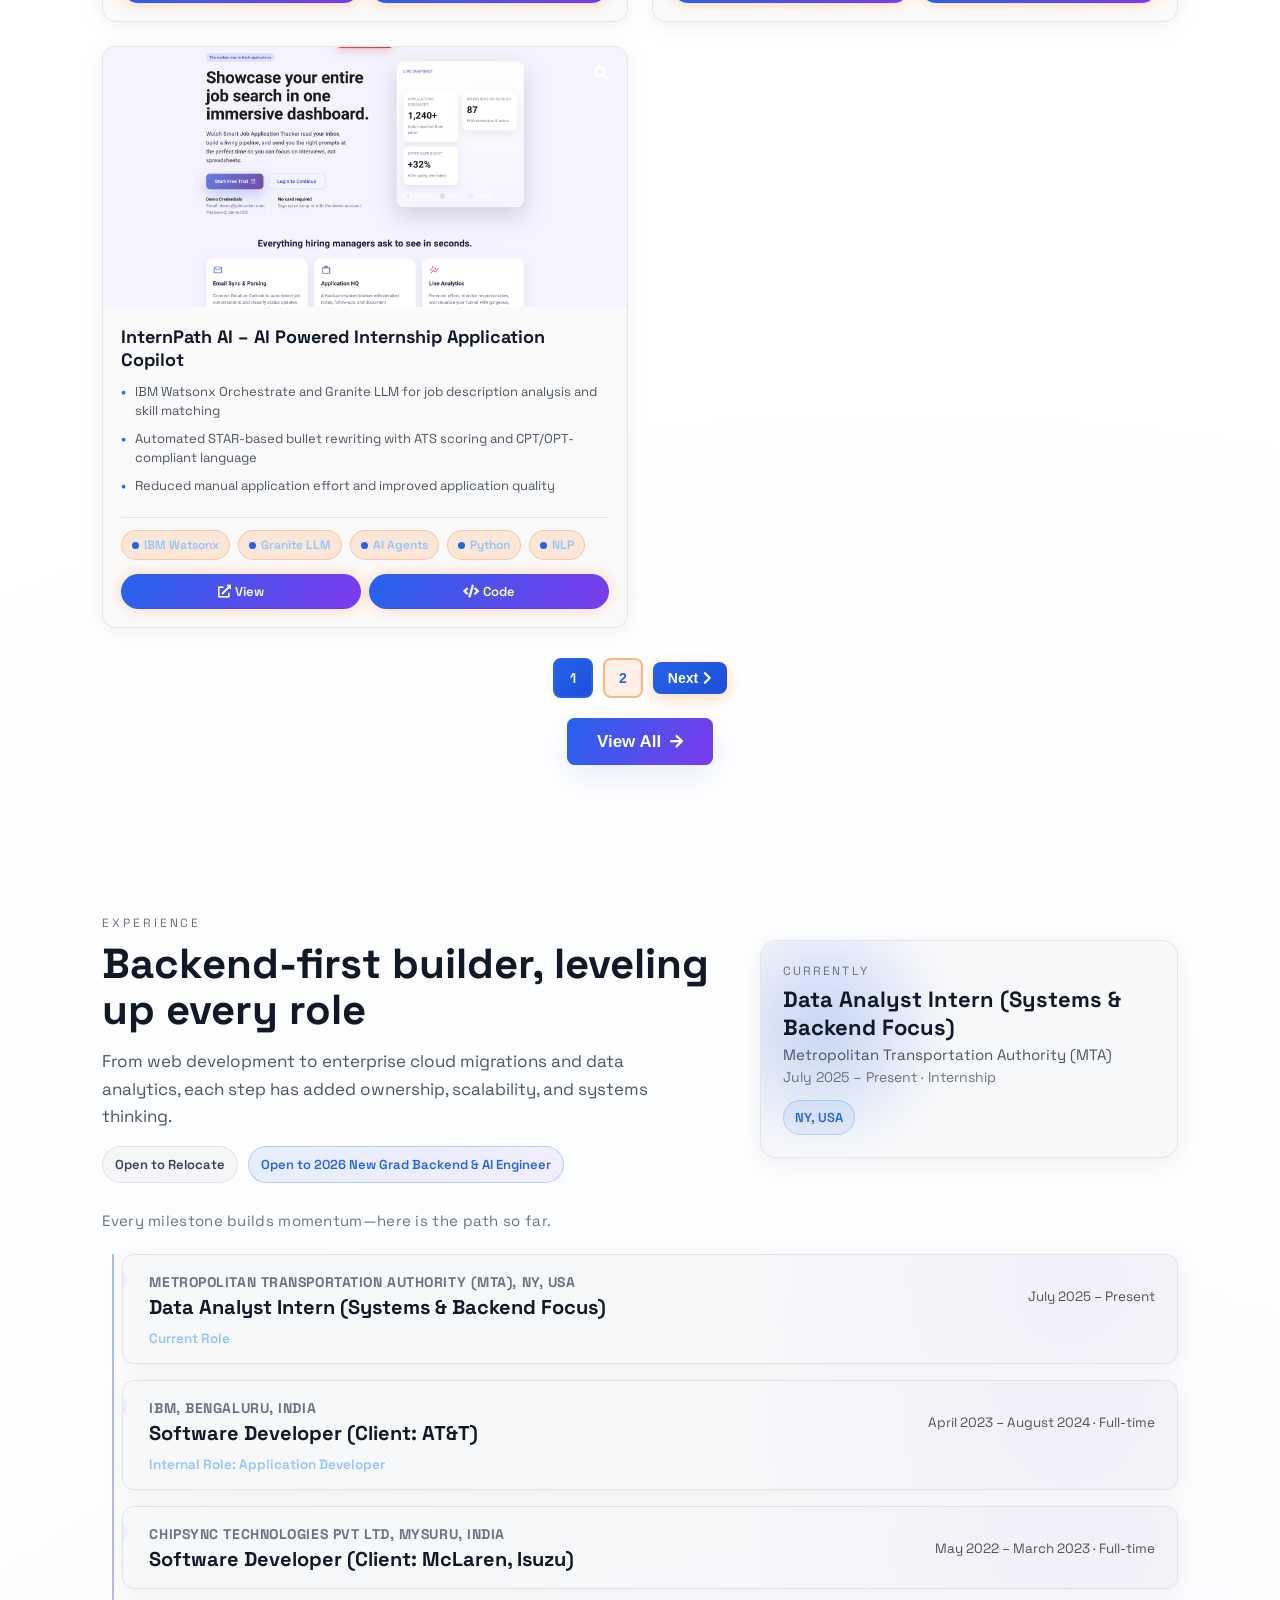
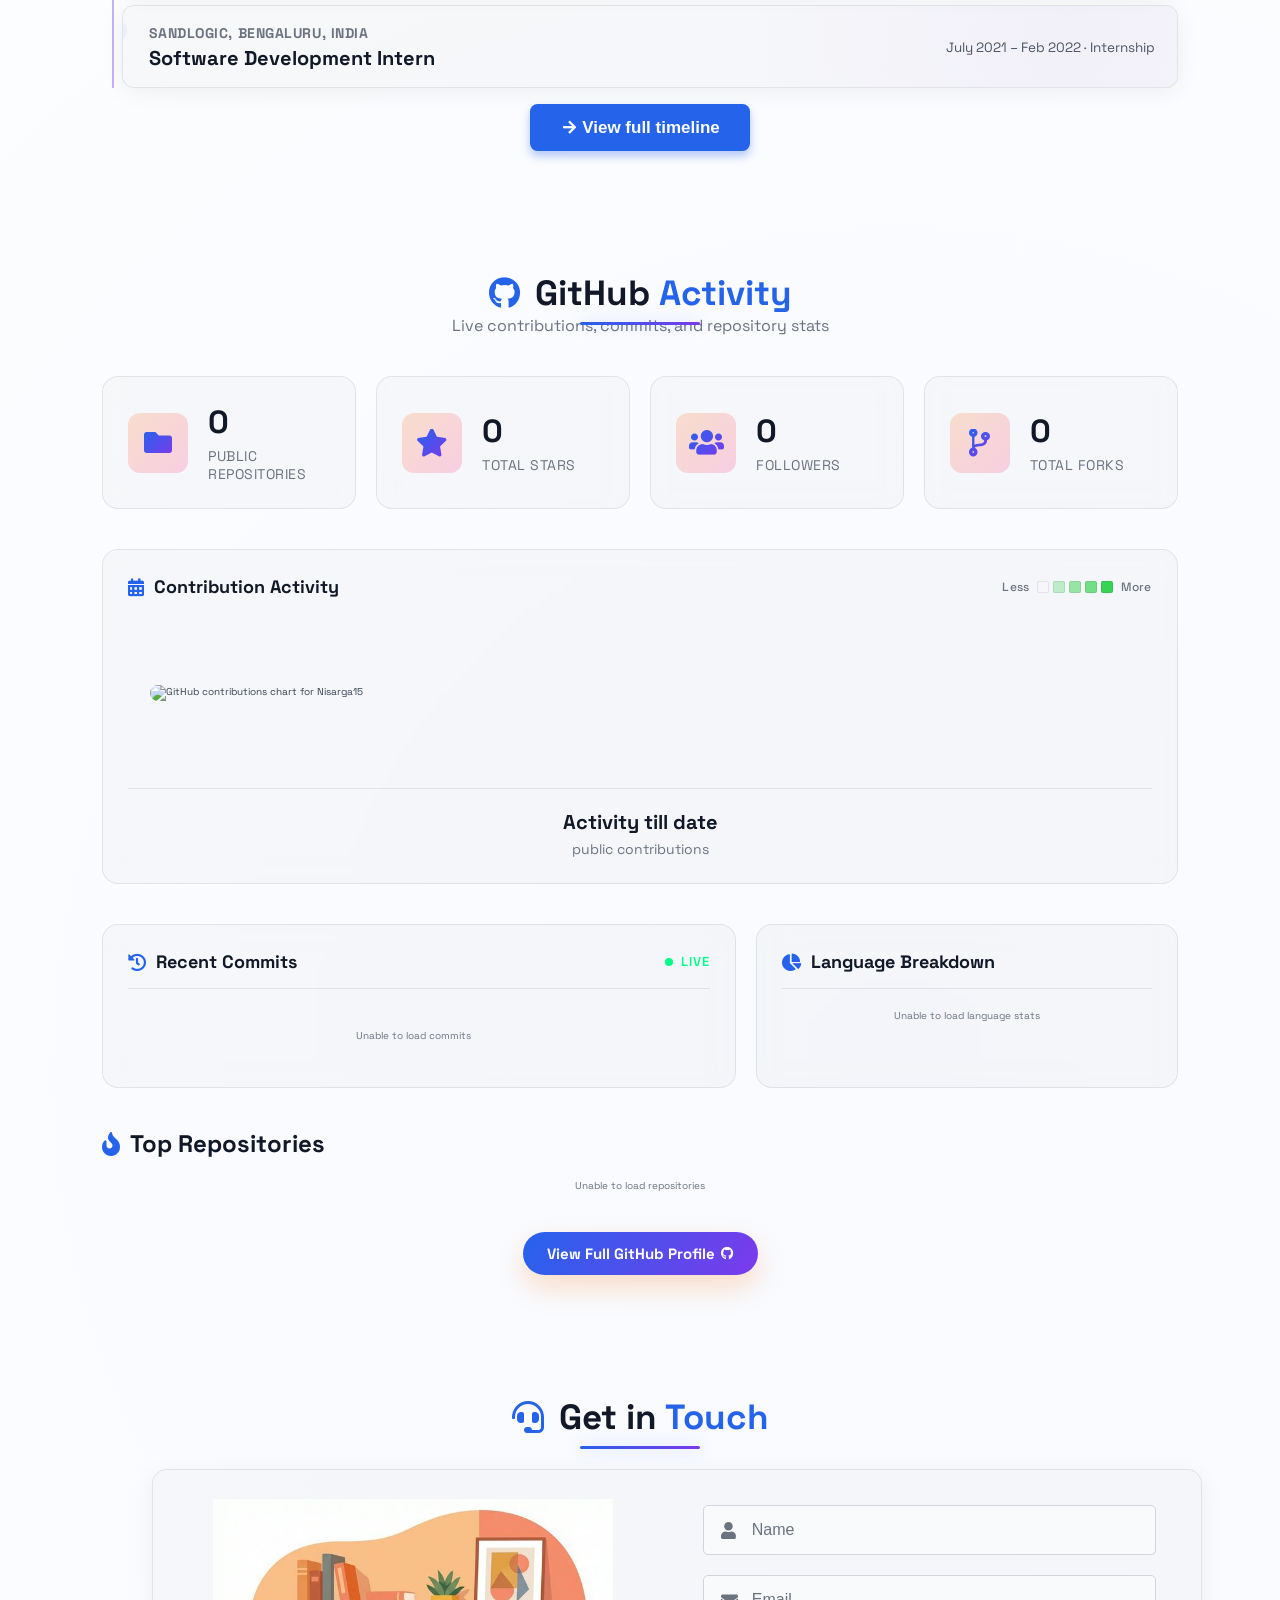
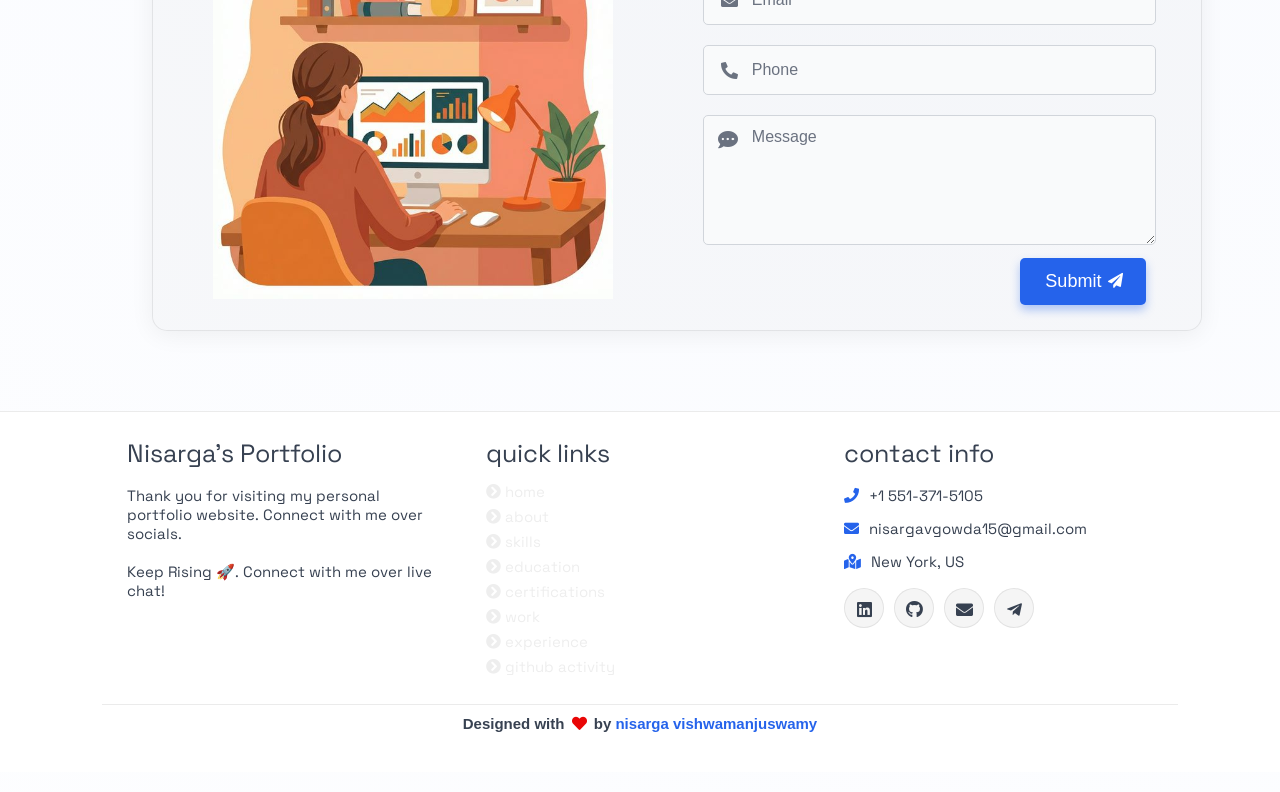
==== commit e35f6db2: "Update roles to Backend and AI and remove old Intern role" ====
--- a/index.html
+++ b/index.html
@@ -117,7 +117,7 @@
             <span class="dot"></span>
             <div class="label">
               <p>Open to 2026 New Grad</p>
-              <p>SWE, Data/Cloud Engineer & AI Engineer</p>
+              <p>Backend & AI</p>
             </div>
           </div>
         </div>
@@ -137,7 +137,7 @@
       </div>
       <div class="content">
         <h3>I'm Nisarga</h3>
-        <span class="tag">Software Developer, Data Analyst & Cloud Engineer</span>
+        <span class="tag">Software Engineer — Backend & AI</span>
         <div class="certification-badge">
           <i class="fas fa-certificate"></i> <strong>Microsoft Certified: Azure Fundamentals (AZ-900)</strong> &
           <strong>Azure Developer Associate (AZ-204)</strong>
@@ -176,7 +176,7 @@
 
         <div class="open-to-work">
           <i class="fas fa-envelope"></i>
-          <span>Open to 2026 New Grad<br>SWE, Data/Cloud Engineer & AI Engineer</span>
+          <span>Open to 2026 New Grad<br>Backend & AI</span>
         </div>
 
       </div>
@@ -342,7 +342,7 @@
           ownership, scalability, and systems thinking.</p>
         <div class="hero-meta">
           <span class="pill">Open to Relocate</span>
-          <span class="pill warm">Open to 2026 New Grad SWE, Data/Cloud Engineer & AI Engineer</span>
+          <span class="pill warm">Open to 2026 New Grad Backend & AI Engineer</span>
         </div>
       </div>
 
@@ -399,16 +399,6 @@
             <h3>Software Development Intern</h3>
           </div>
           <p class="period">July 2021 – Feb 2022 · Internship</p>
-        </div>
-      </article>
-
-      <article class="exp-card">
-        <div class="exp-header">
-          <div>
-            <p class="company">United Dimensions Of Technologies Pvt Ltd., Mysuru, India</p>
-            <h3>Web Development Intern</h3>
-          </div>
-          <p class="period">July 2021 – Sep 2021 · Internship</p>
         </div>
       </article>
     </div>
--- a/assets/css/style.css
+++ b/assets/css/style.css
@@ -1290,7 +1290,7 @@
 .skill-badge span {
   font-size: 1.6rem;
   font-weight: 700;
-  color: white;
+  color: #111827;
 }
 
 /* Color variants for different tech categories */
@@ -3028,7 +3028,7 @@
 
 .about .row .content .certification-badge {
   background: linear-gradient(135deg, rgba(37, 99, 235, 0.15), rgba(124, 58, 237, 0.12));
-  color: #fff;
+  color: #4f46e5;
   border: 1px solid rgba(37, 99, 235, 0.2);
 }
 
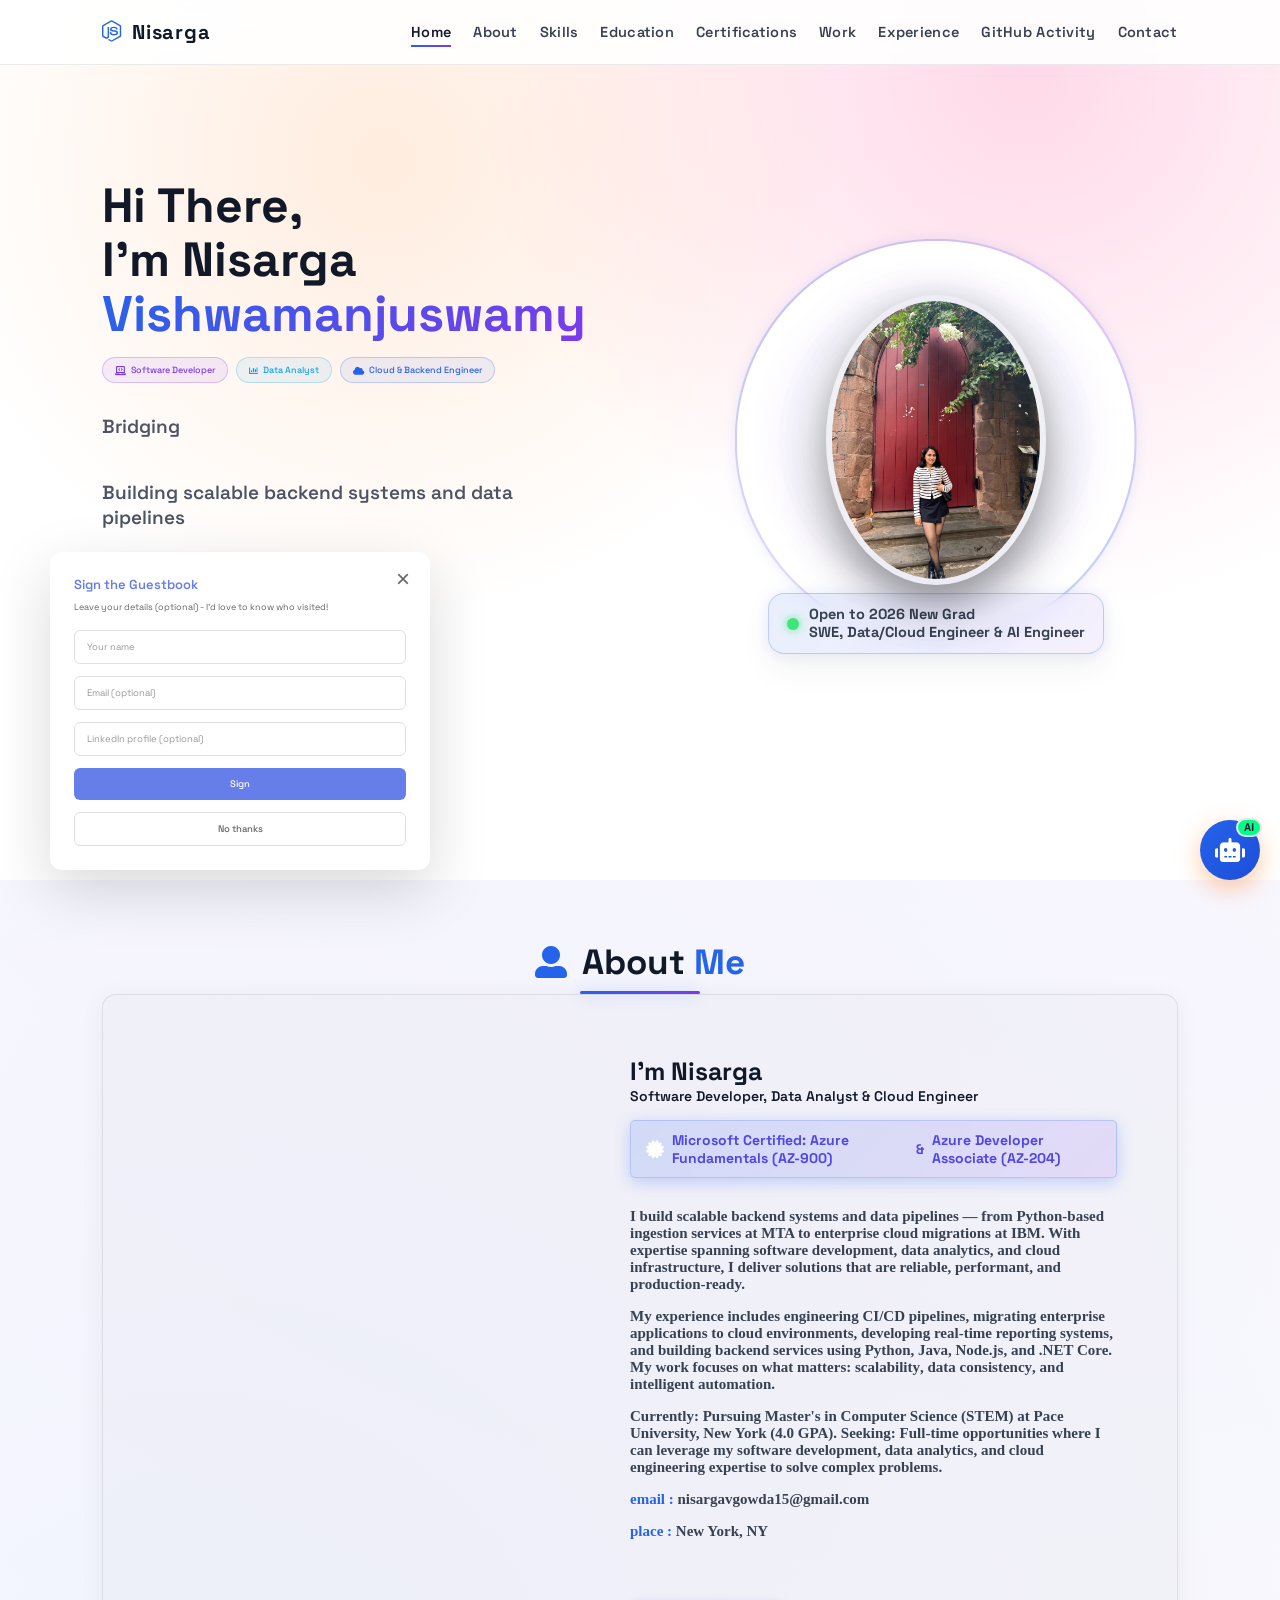
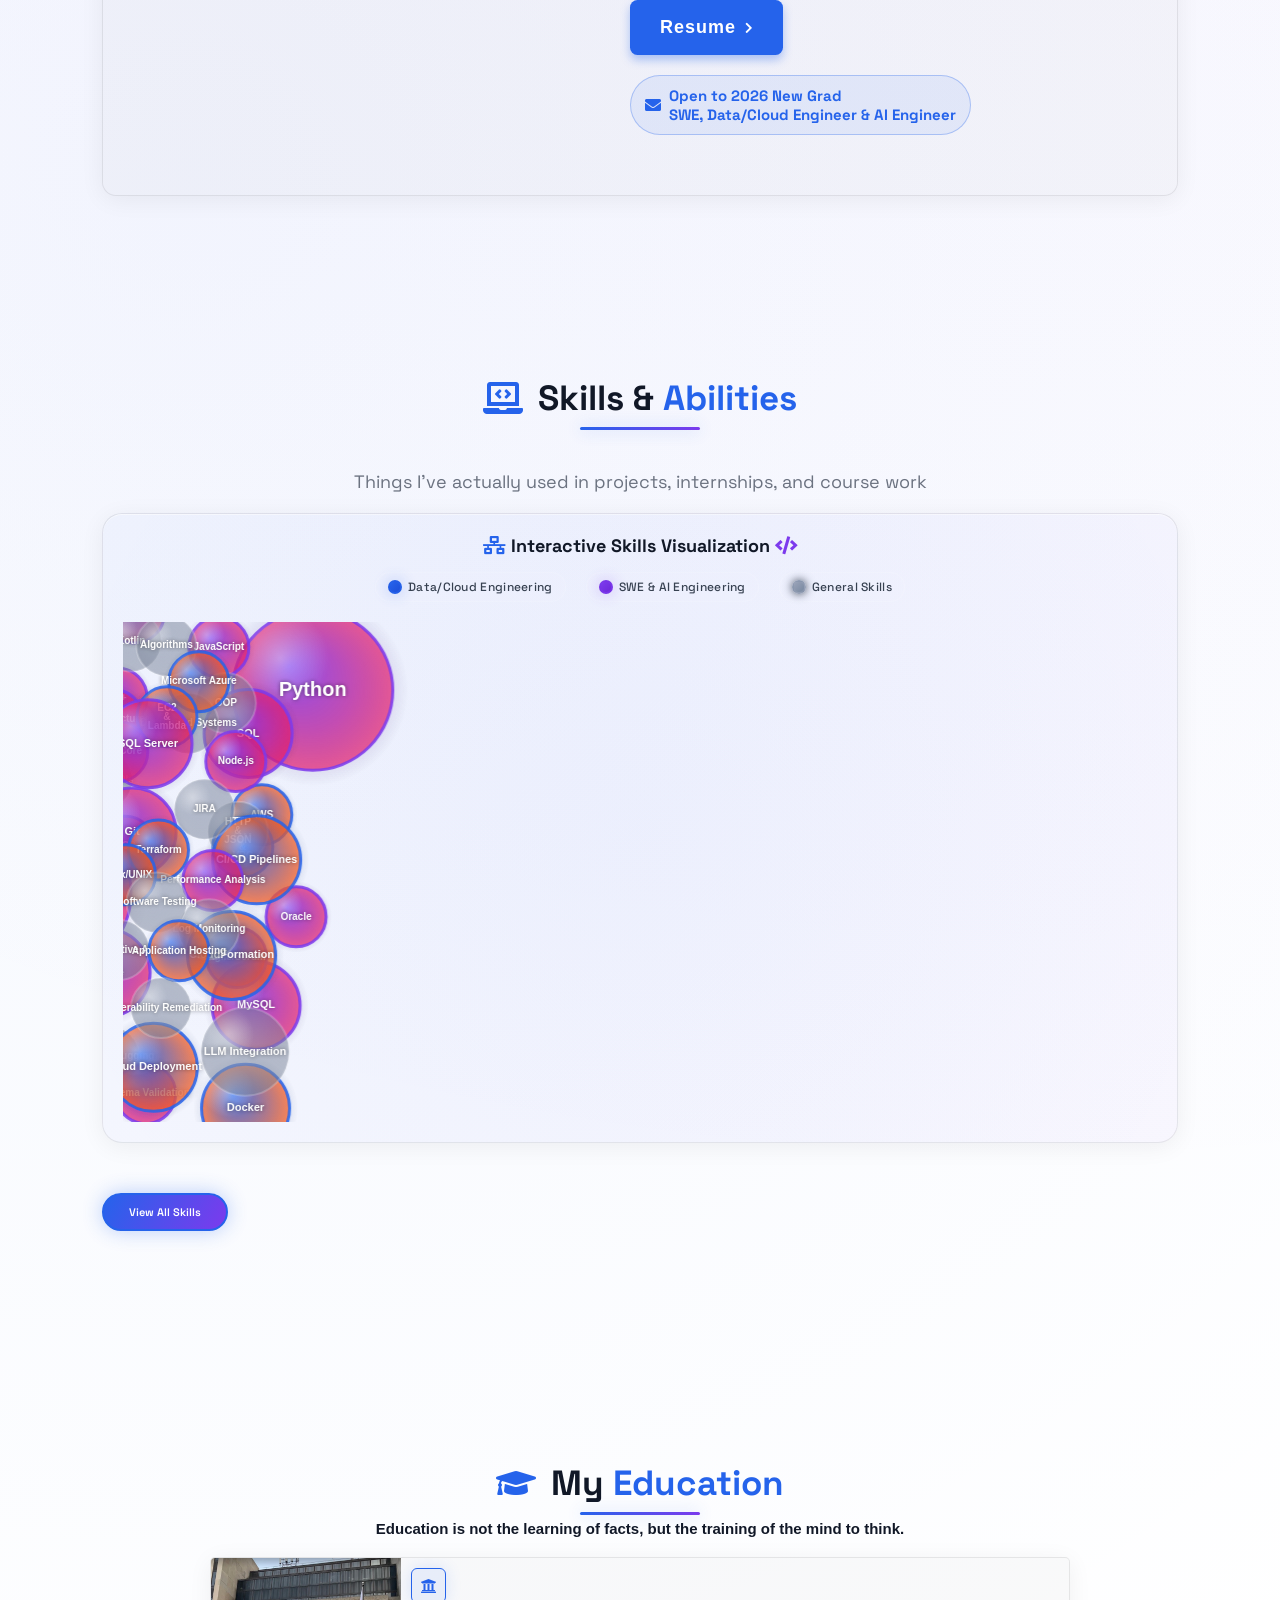
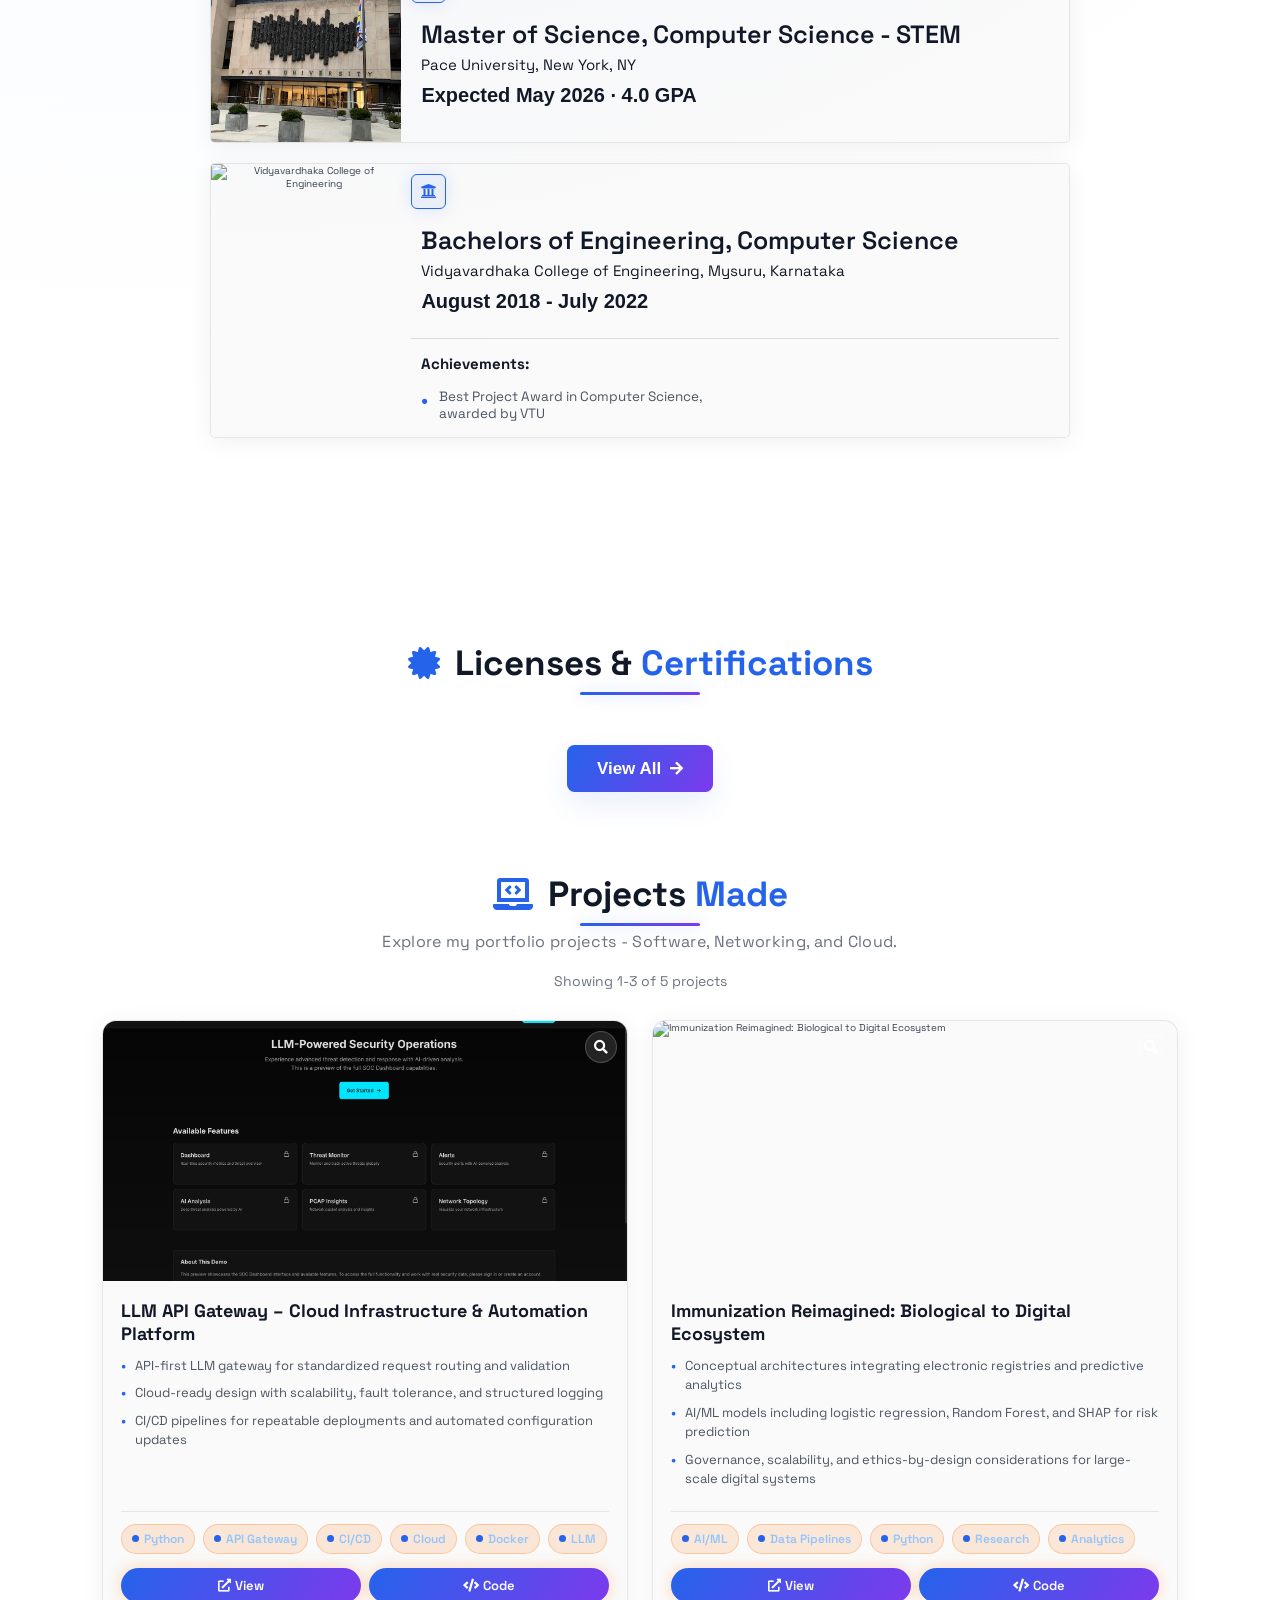
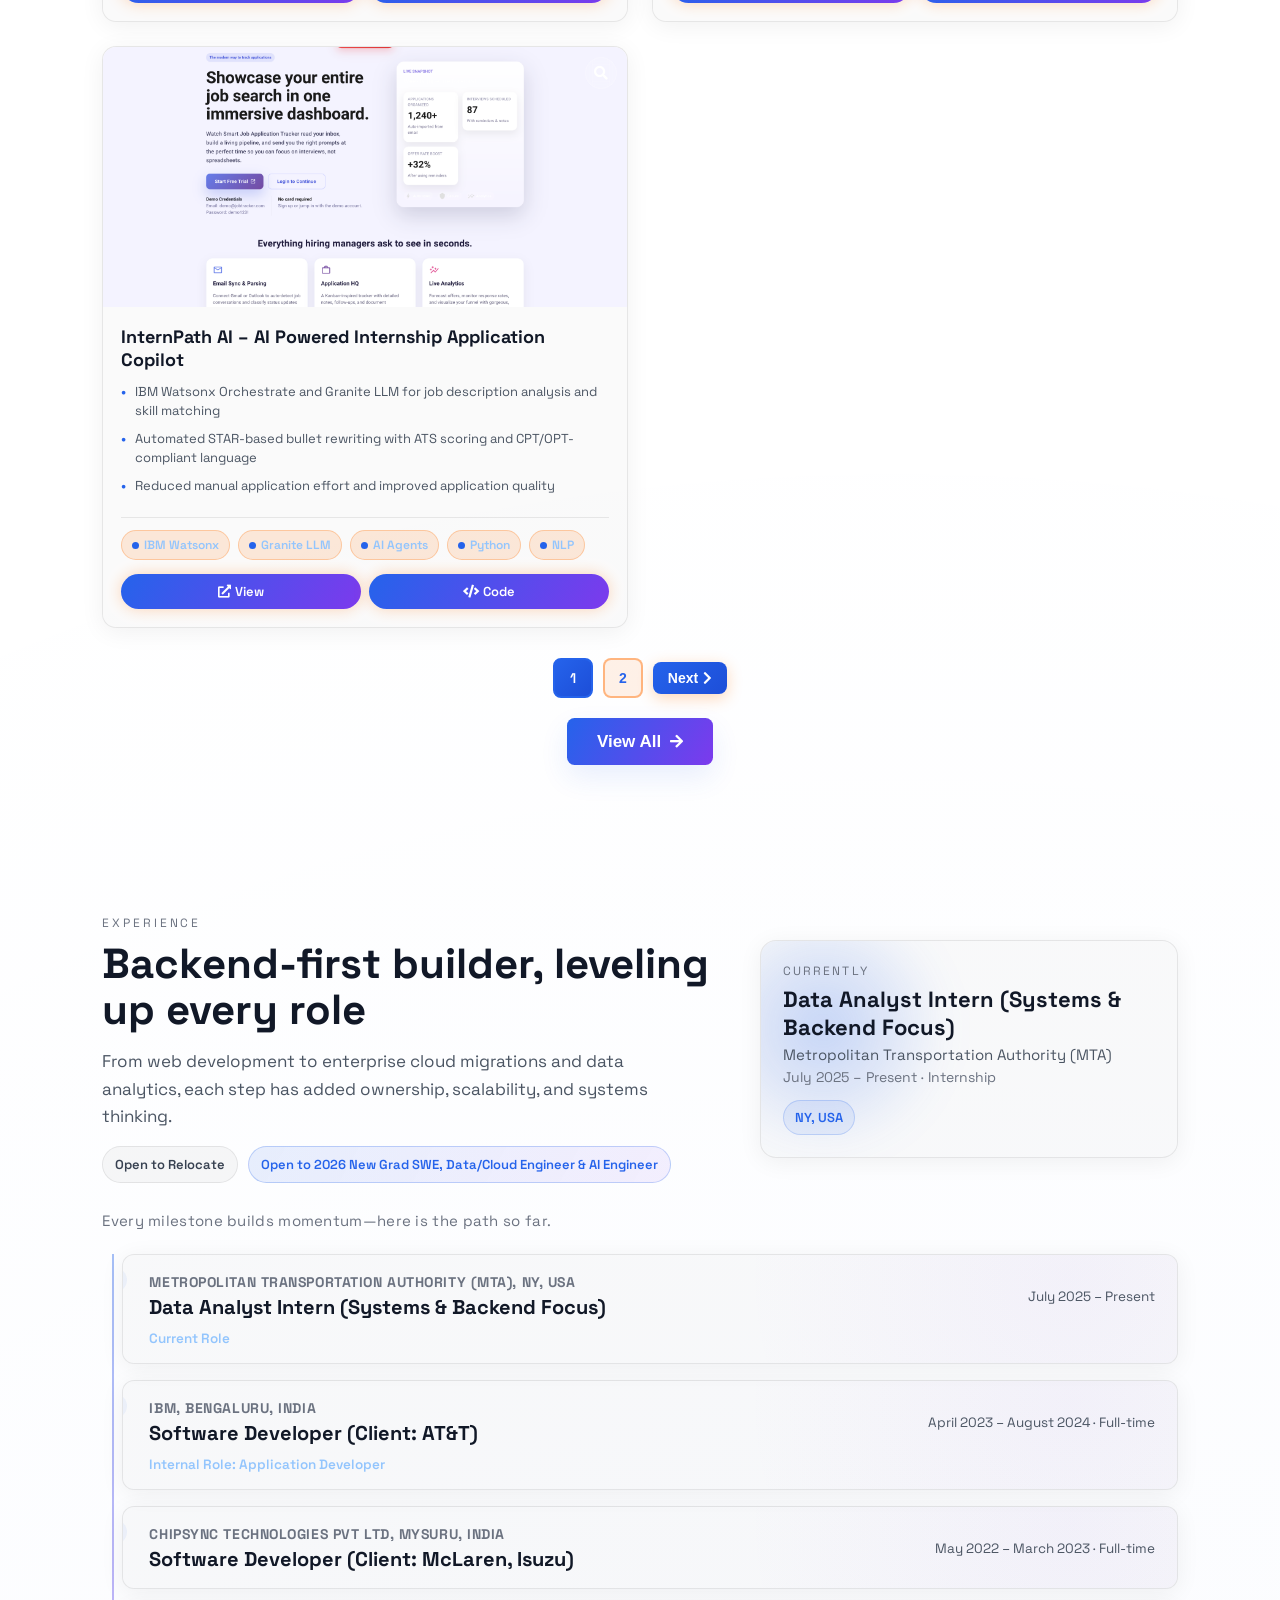
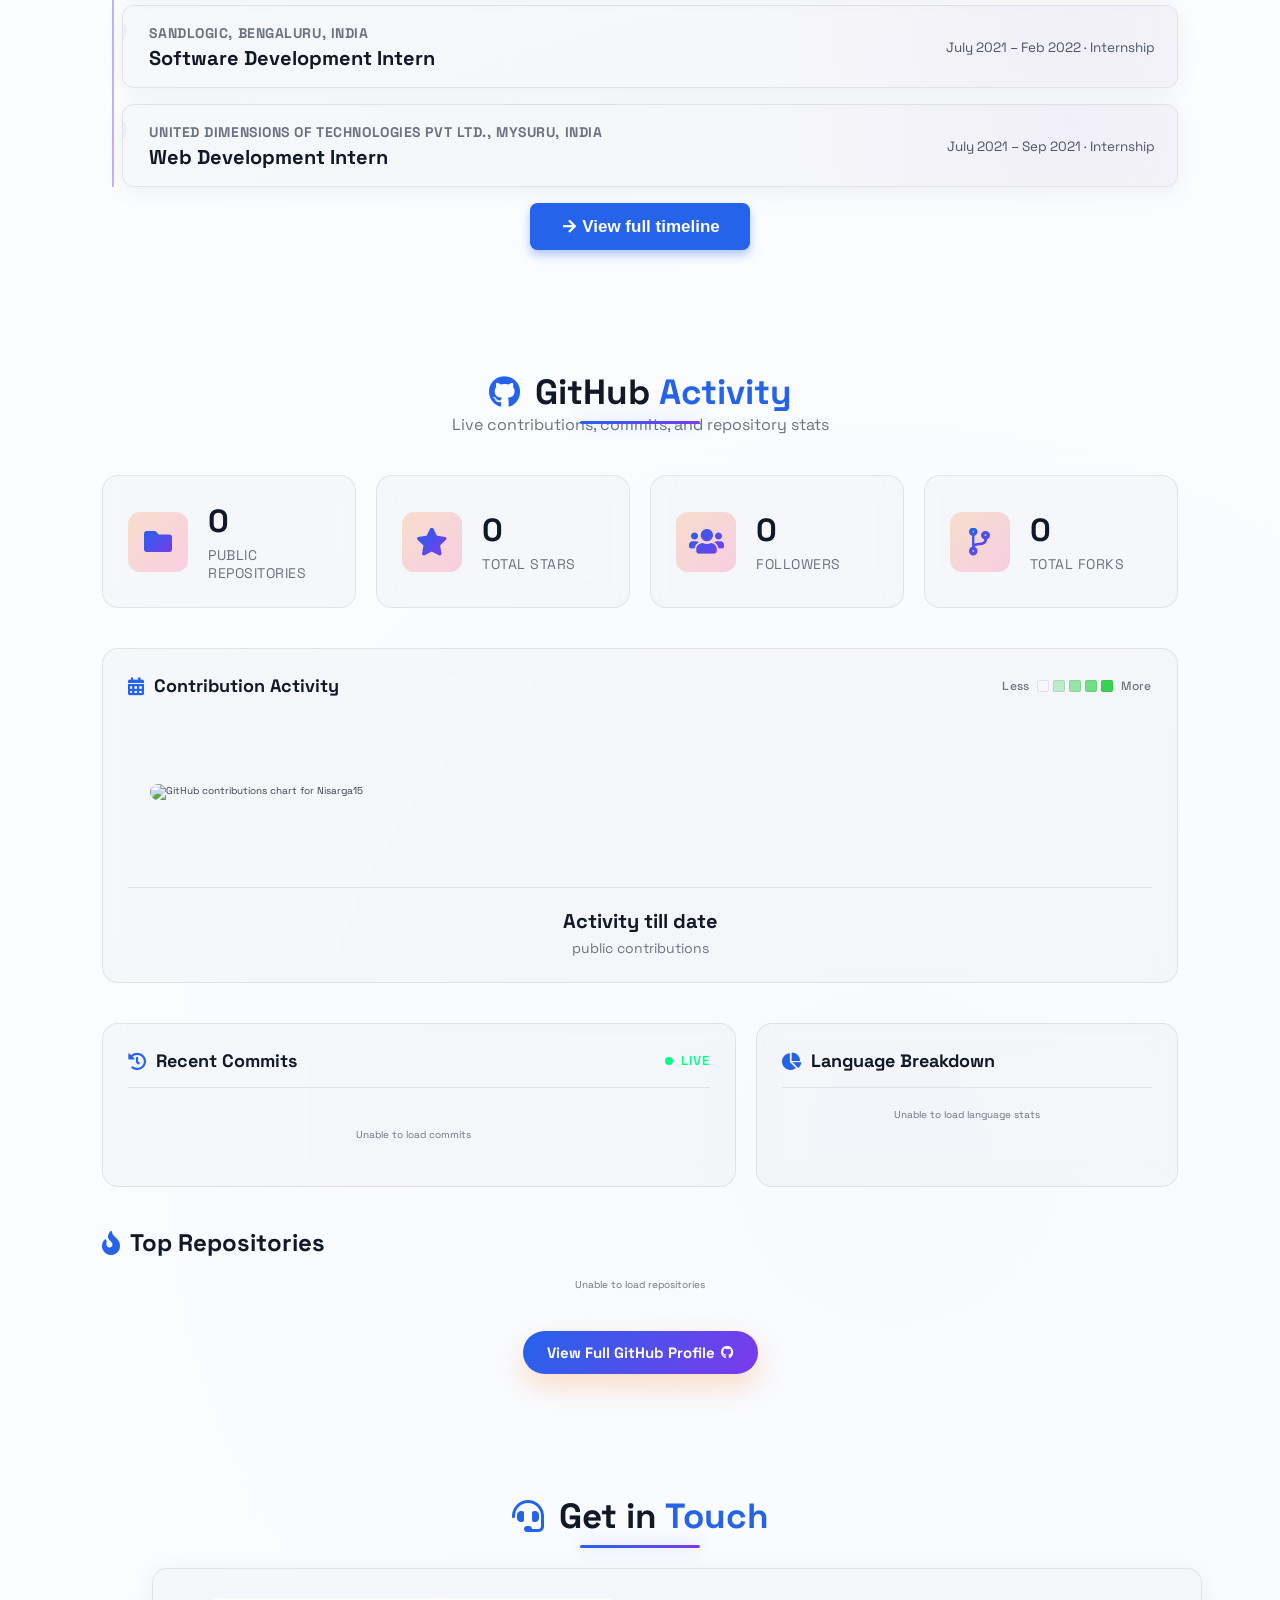
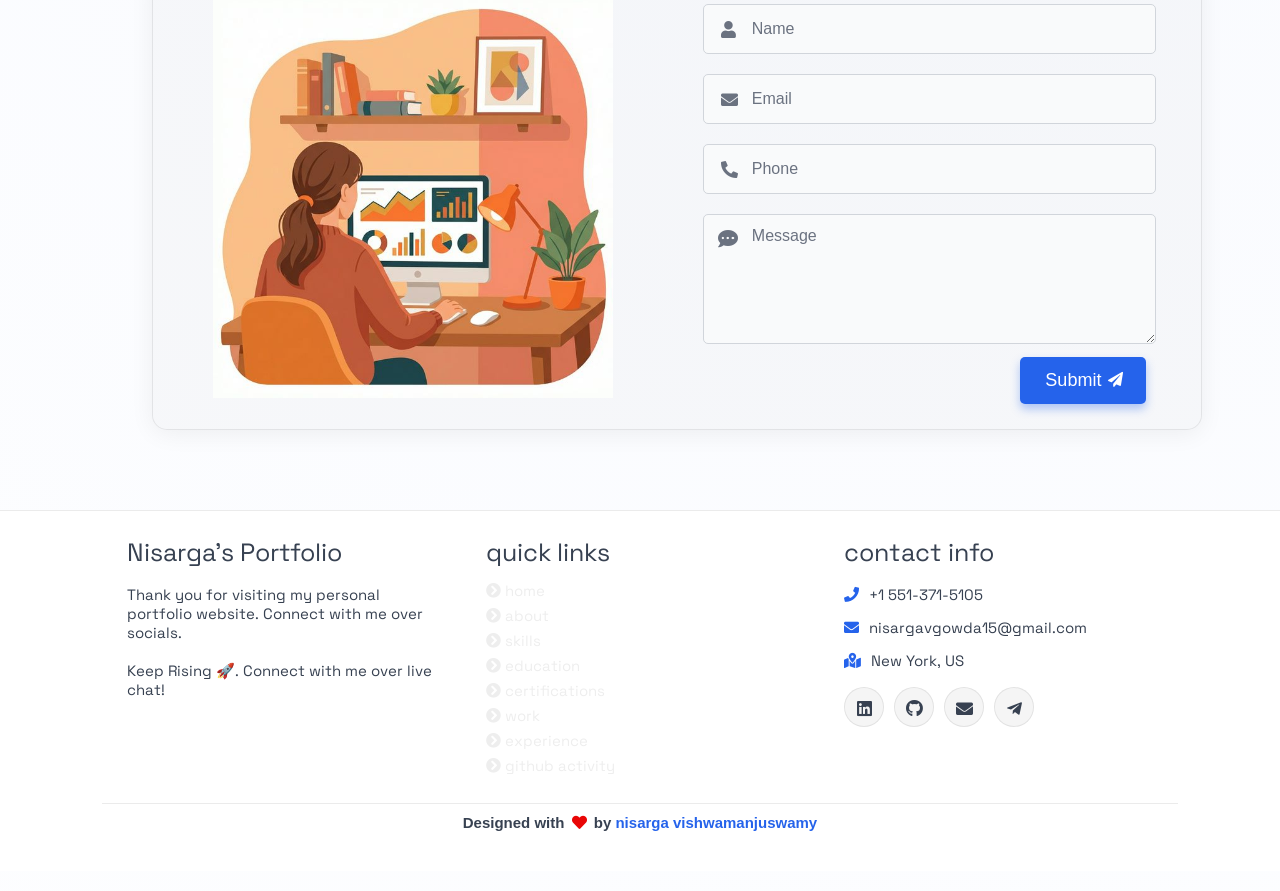
==== commit f063c381: "Revert "Update roles to Backend and AI and remove old Intern role" This reverts commit e35f6db2d4858" ====
--- a/index.html
+++ b/index.html
@@ -117,7 +117,7 @@
             <span class="dot"></span>
             <div class="label">
               <p>Open to 2026 New Grad</p>
-              <p>Backend & AI</p>
+              <p>SWE, Data/Cloud Engineer & AI Engineer</p>
             </div>
           </div>
         </div>
@@ -137,7 +137,7 @@
       </div>
       <div class="content">
         <h3>I'm Nisarga</h3>
-        <span class="tag">Software Engineer — Backend & AI</span>
+        <span class="tag">Software Developer, Data Analyst & Cloud Engineer</span>
         <div class="certification-badge">
           <i class="fas fa-certificate"></i> <strong>Microsoft Certified: Azure Fundamentals (AZ-900)</strong> &
           <strong>Azure Developer Associate (AZ-204)</strong>
@@ -176,7 +176,7 @@
 
         <div class="open-to-work">
           <i class="fas fa-envelope"></i>
-          <span>Open to 2026 New Grad<br>Backend & AI</span>
+          <span>Open to 2026 New Grad<br>SWE, Data/Cloud Engineer & AI Engineer</span>
         </div>
 
       </div>
@@ -342,7 +342,7 @@
           ownership, scalability, and systems thinking.</p>
         <div class="hero-meta">
           <span class="pill">Open to Relocate</span>
-          <span class="pill warm">Open to 2026 New Grad Backend & AI Engineer</span>
+          <span class="pill warm">Open to 2026 New Grad SWE, Data/Cloud Engineer & AI Engineer</span>
         </div>
       </div>
 
@@ -399,6 +399,16 @@
             <h3>Software Development Intern</h3>
           </div>
           <p class="period">July 2021 – Feb 2022 · Internship</p>
+        </div>
+      </article>
+
+      <article class="exp-card">
+        <div class="exp-header">
+          <div>
+            <p class="company">United Dimensions Of Technologies Pvt Ltd., Mysuru, India</p>
+            <h3>Web Development Intern</h3>
+          </div>
+          <p class="period">July 2021 – Sep 2021 · Internship</p>
         </div>
       </article>
     </div>
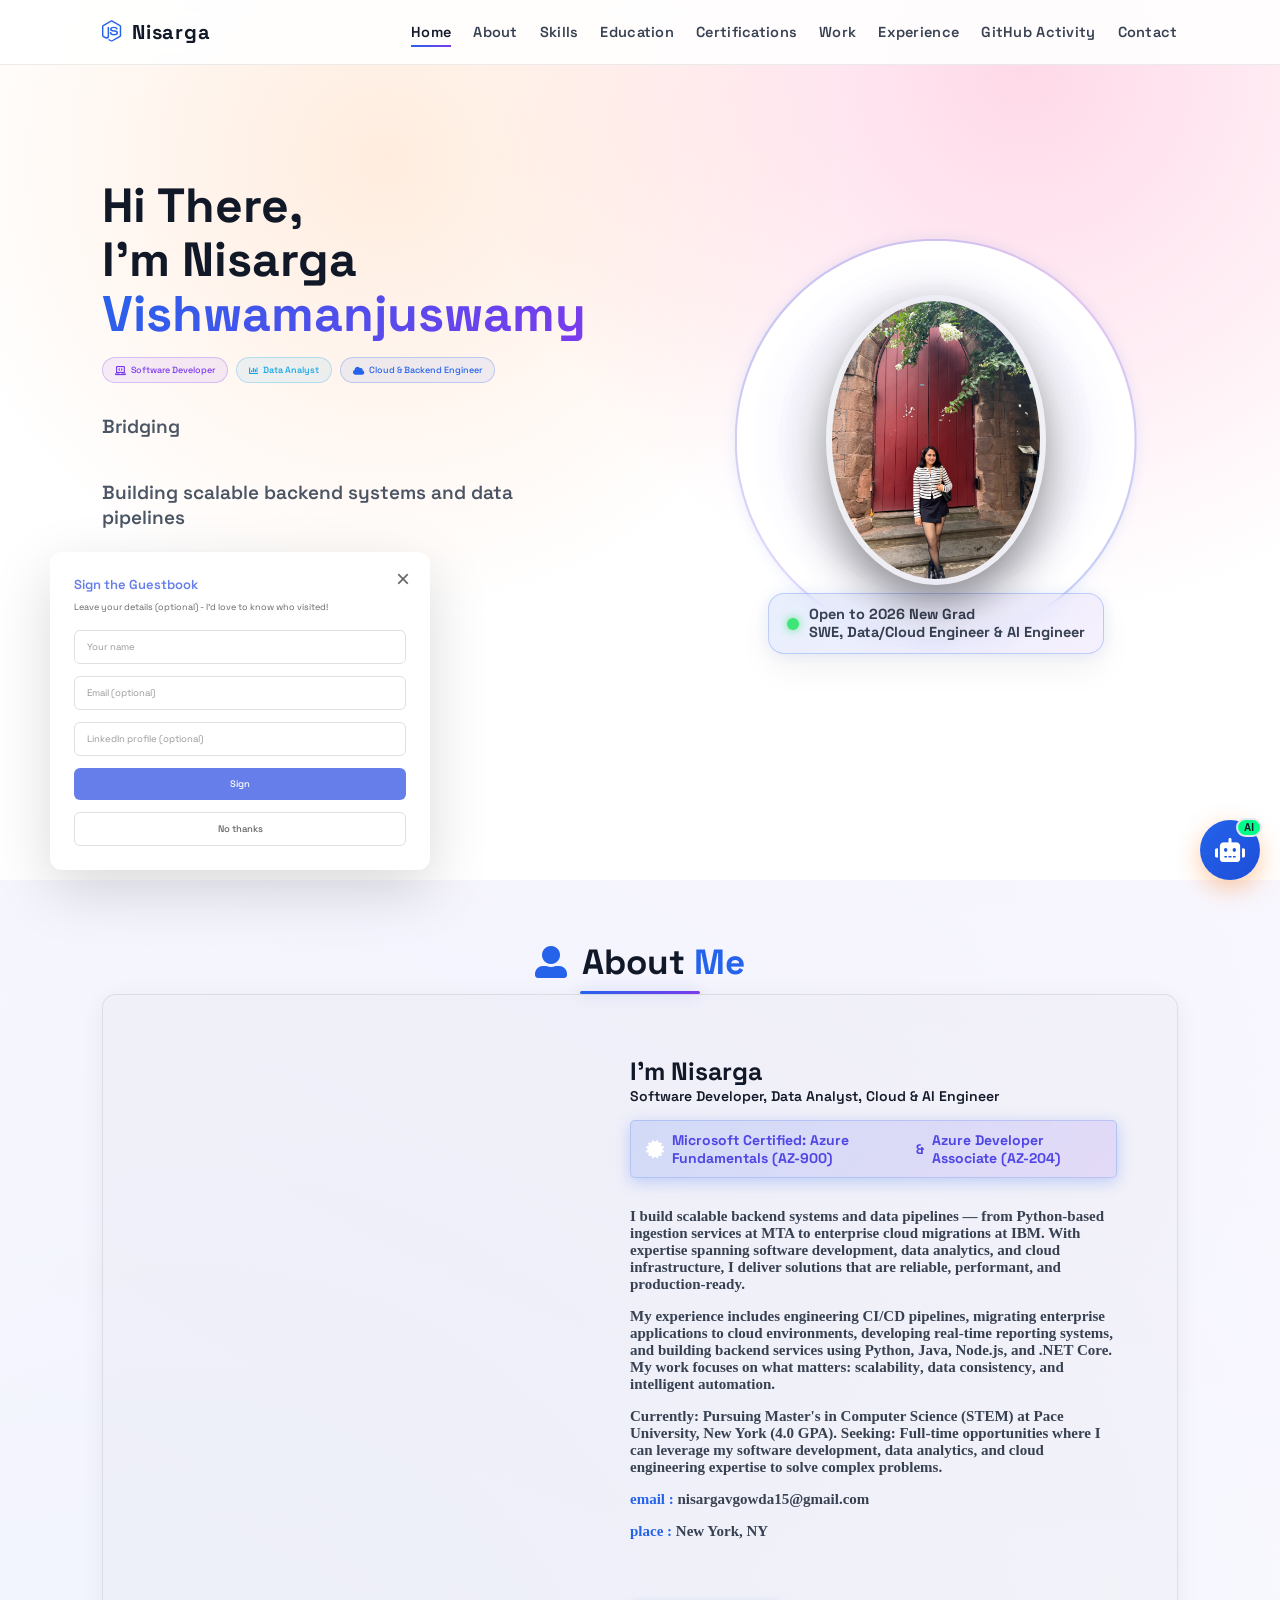
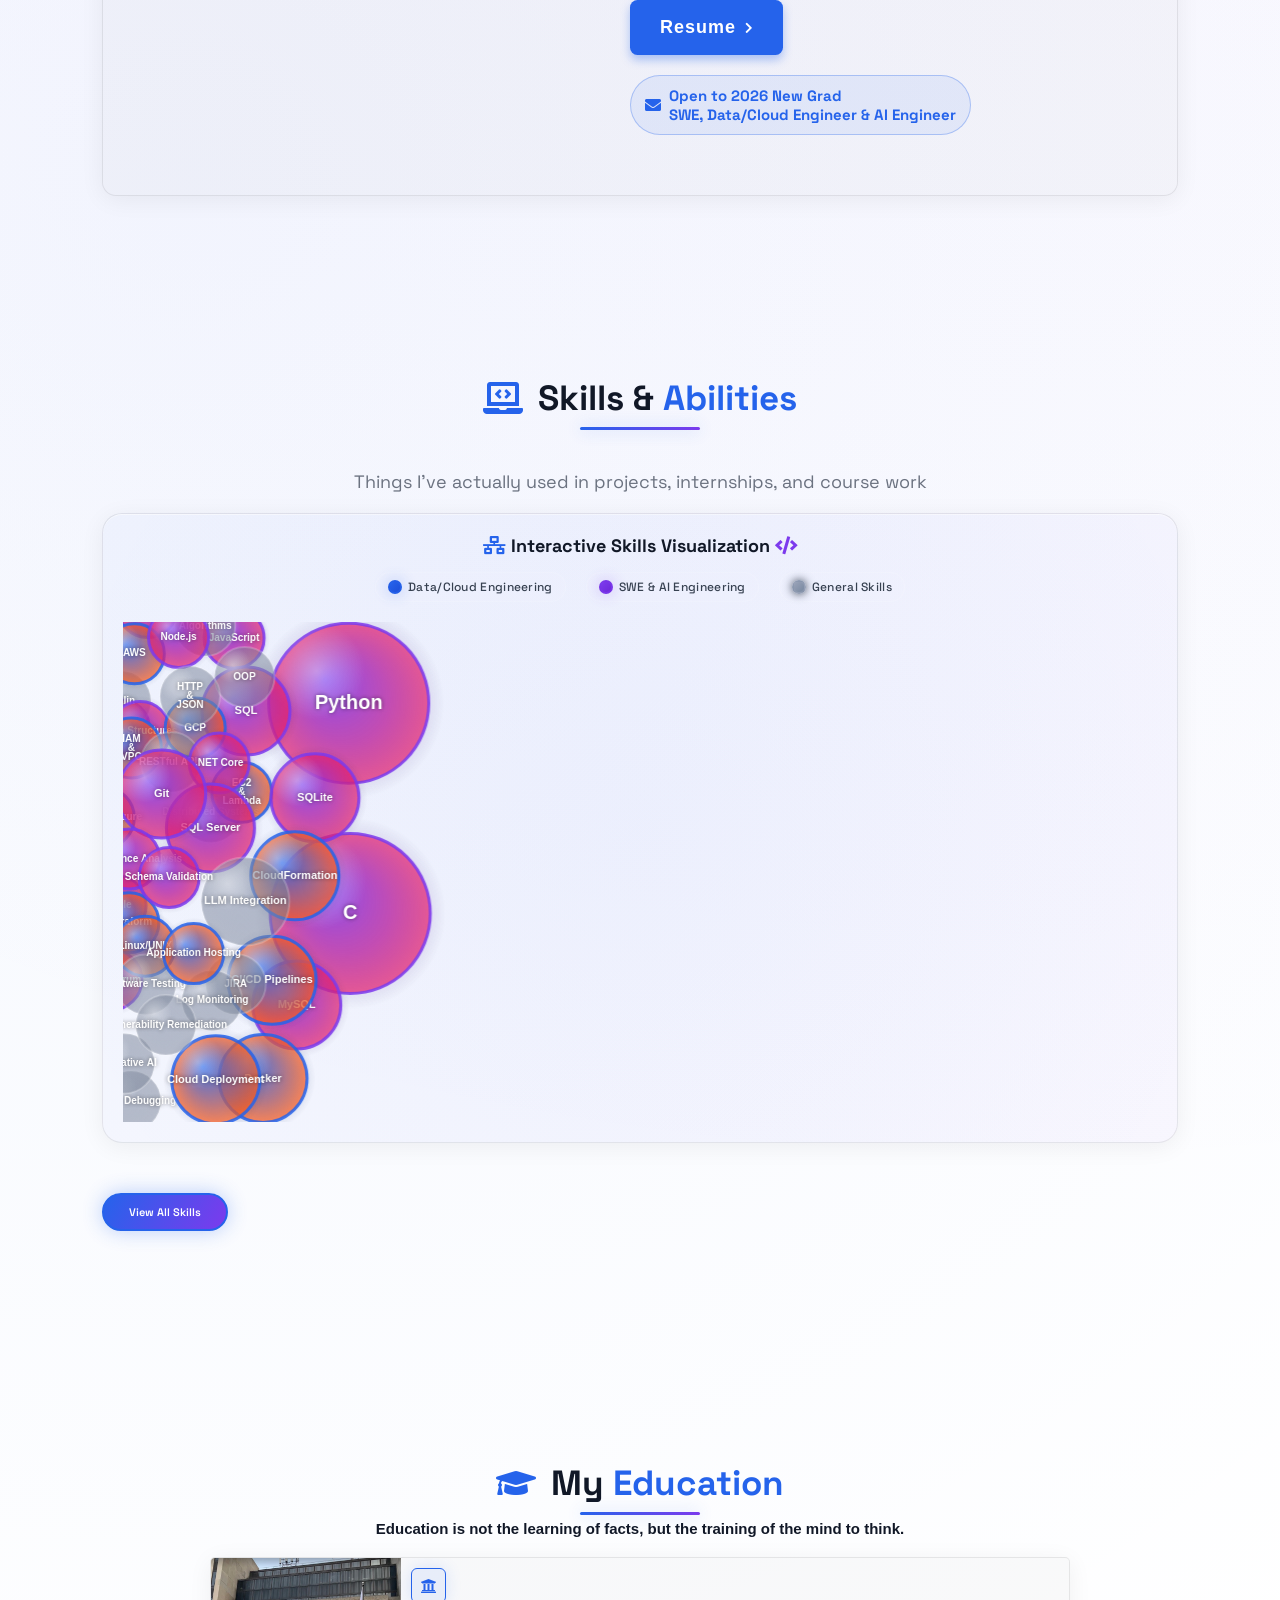
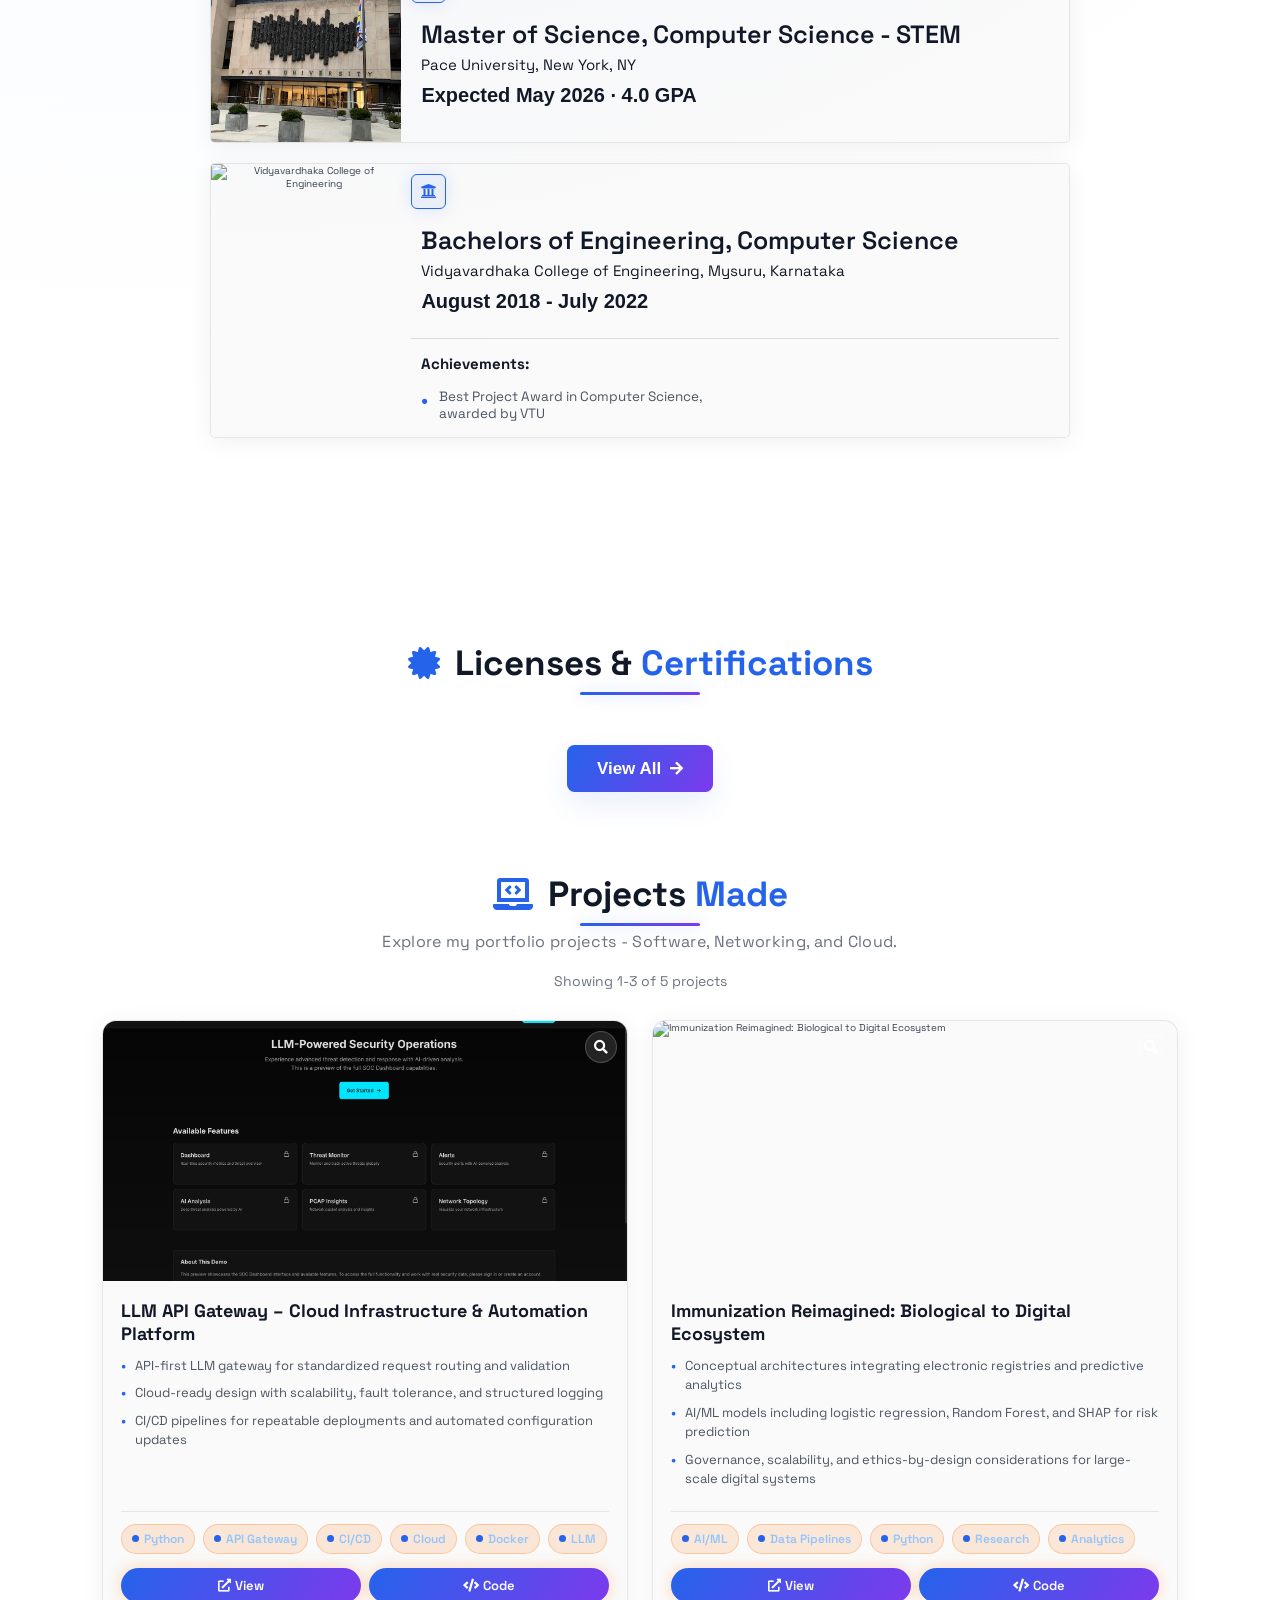
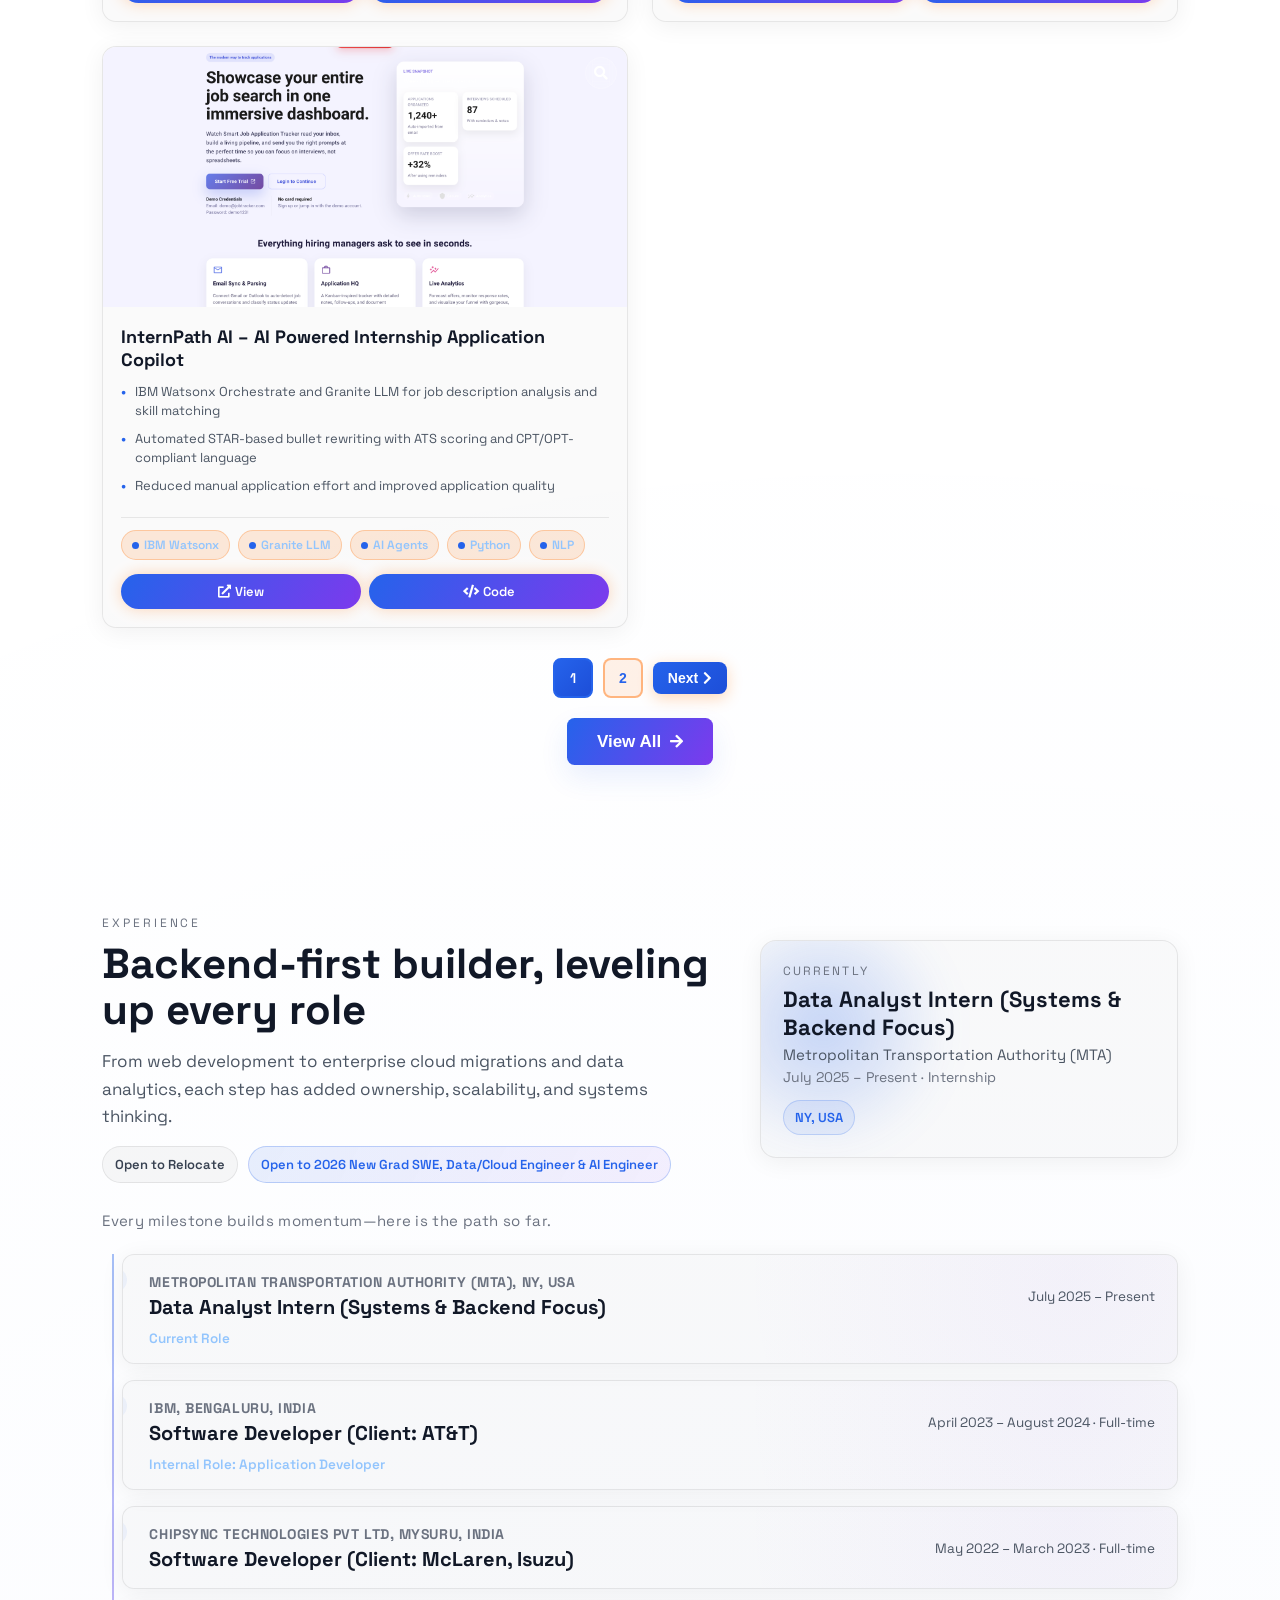
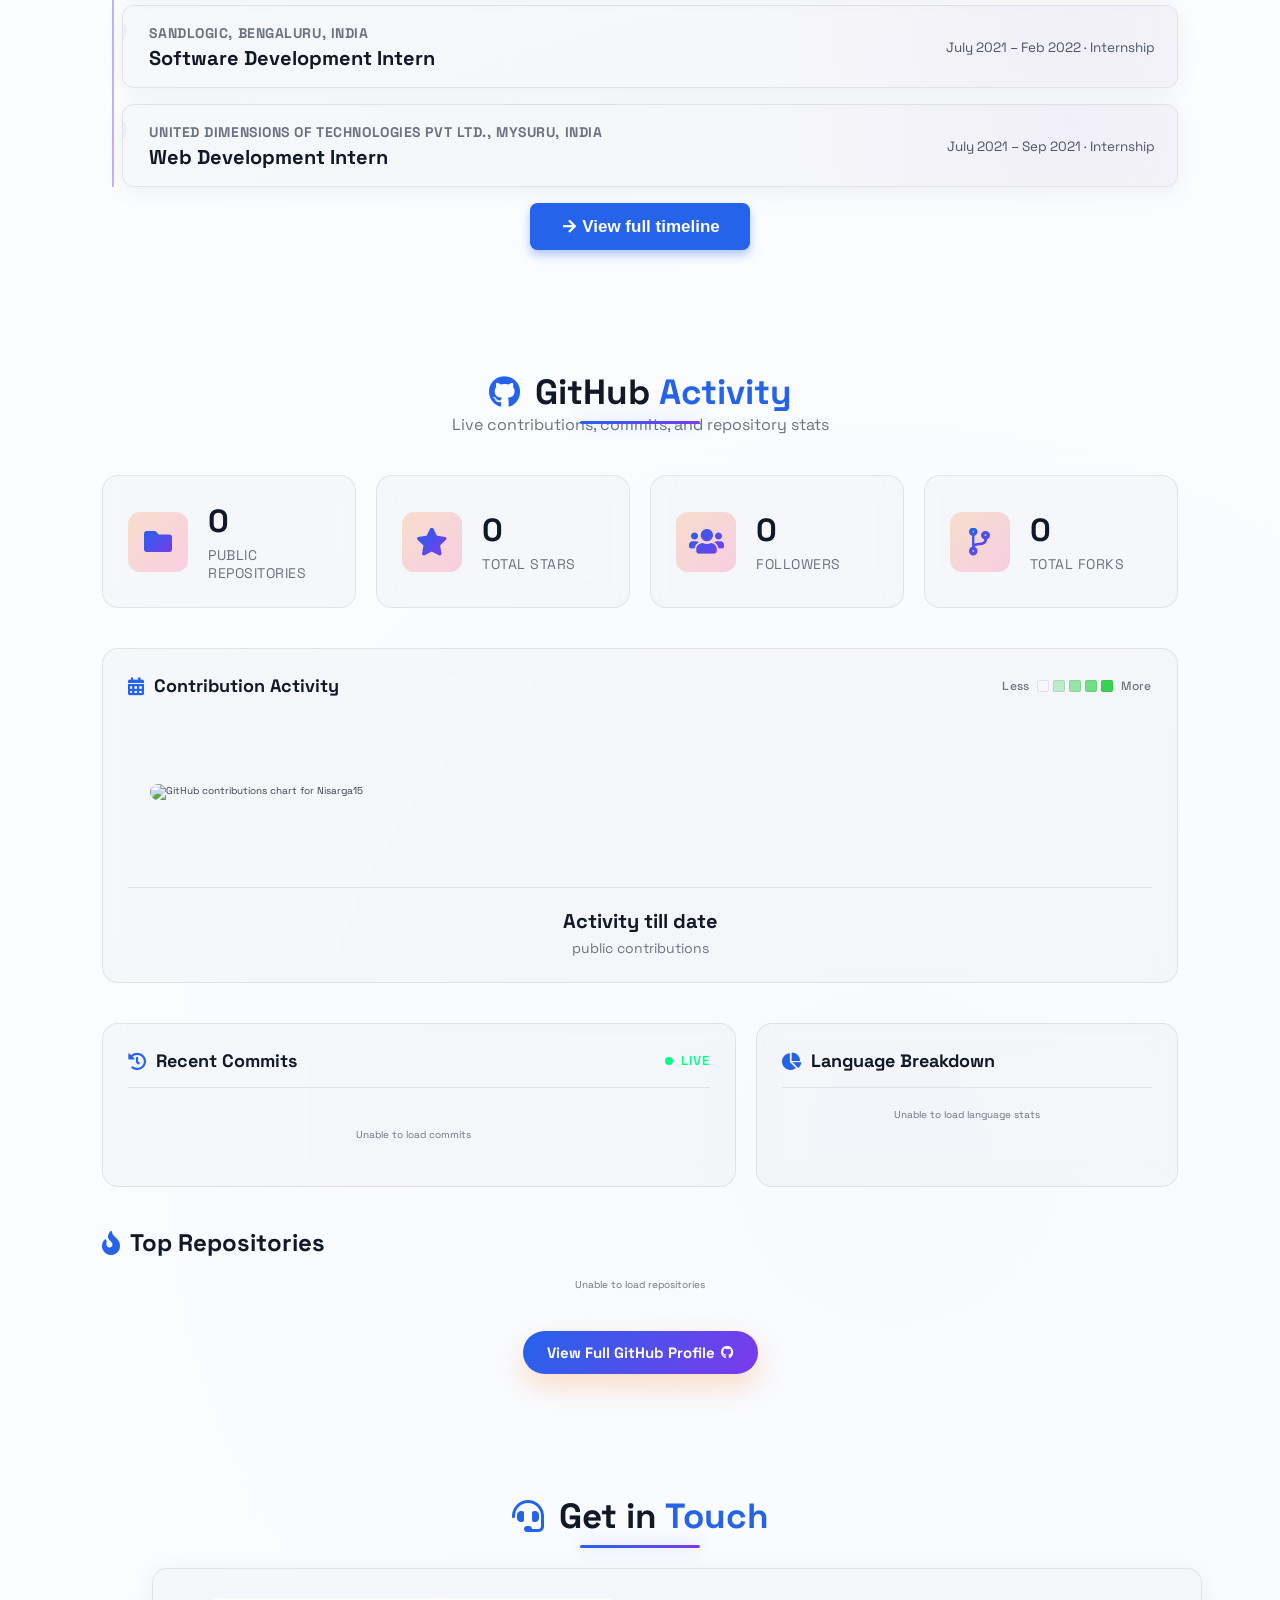
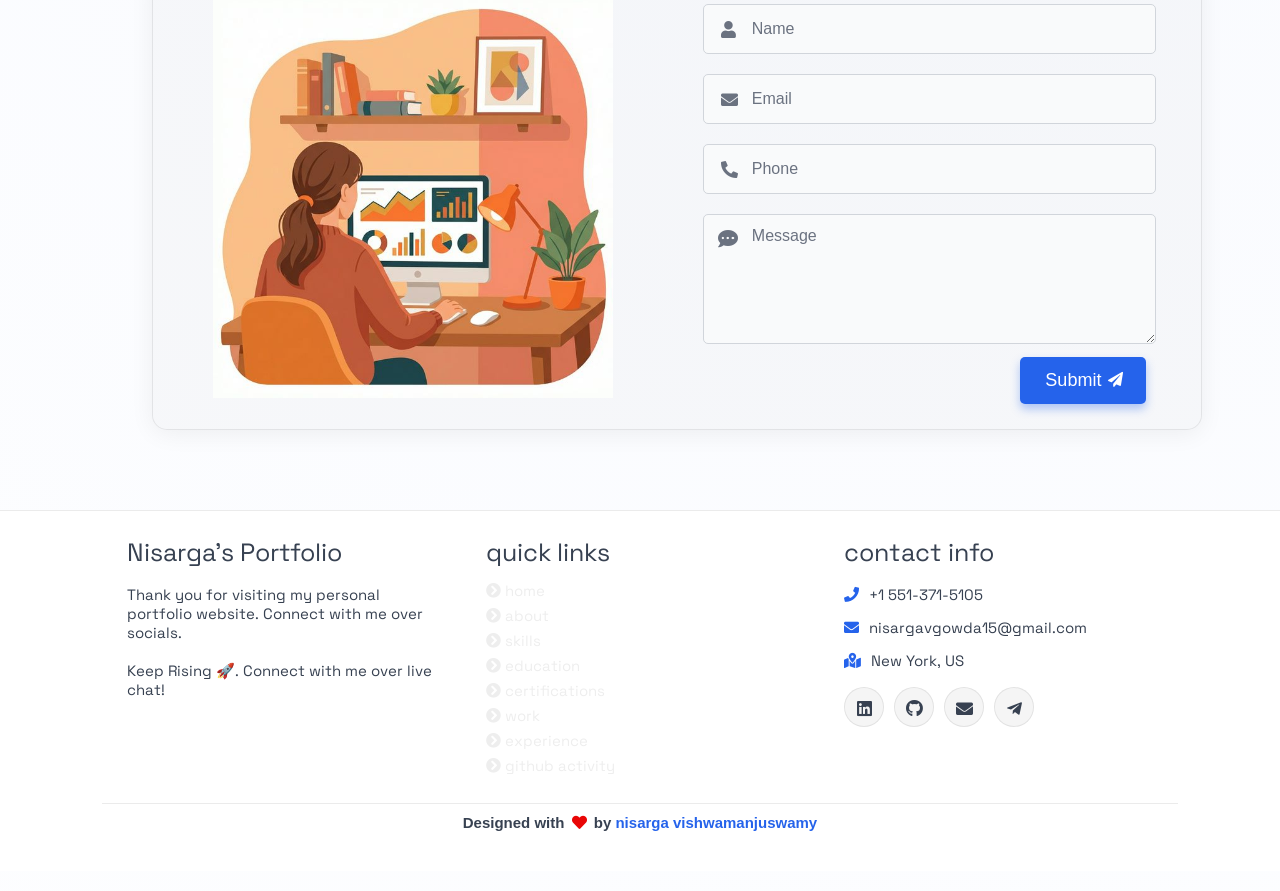
==== commit 69ab6b77: "Update subtitle to include AI Engineer" ====
--- a/index.html
+++ b/index.html
@@ -137,7 +137,7 @@
       </div>
       <div class="content">
         <h3>I'm Nisarga</h3>
-        <span class="tag">Software Developer, Data Analyst & Cloud Engineer</span>
+        <span class="tag">Software Developer, Data Analyst, Cloud & AI Engineer</span>
         <div class="certification-badge">
           <i class="fas fa-certificate"></i> <strong>Microsoft Certified: Azure Fundamentals (AZ-900)</strong> &
           <strong>Azure Developer Associate (AZ-204)</strong>
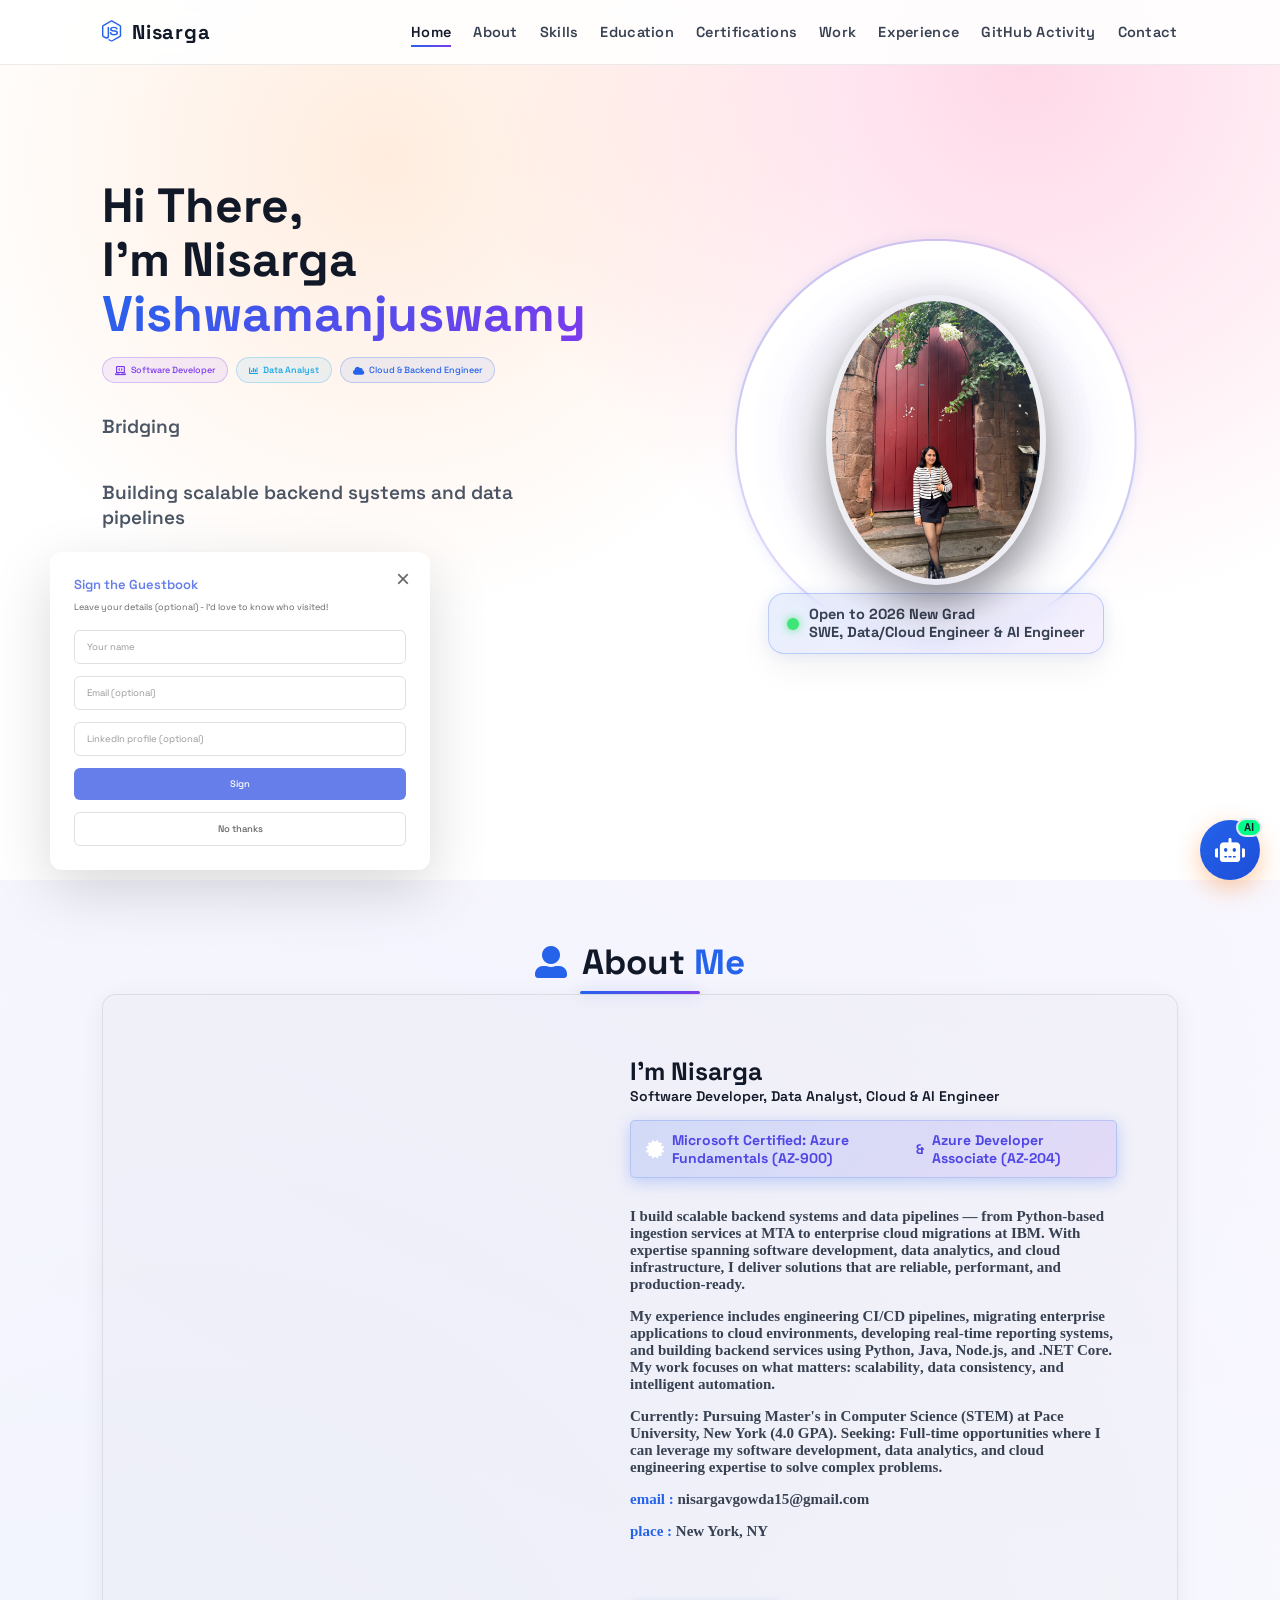
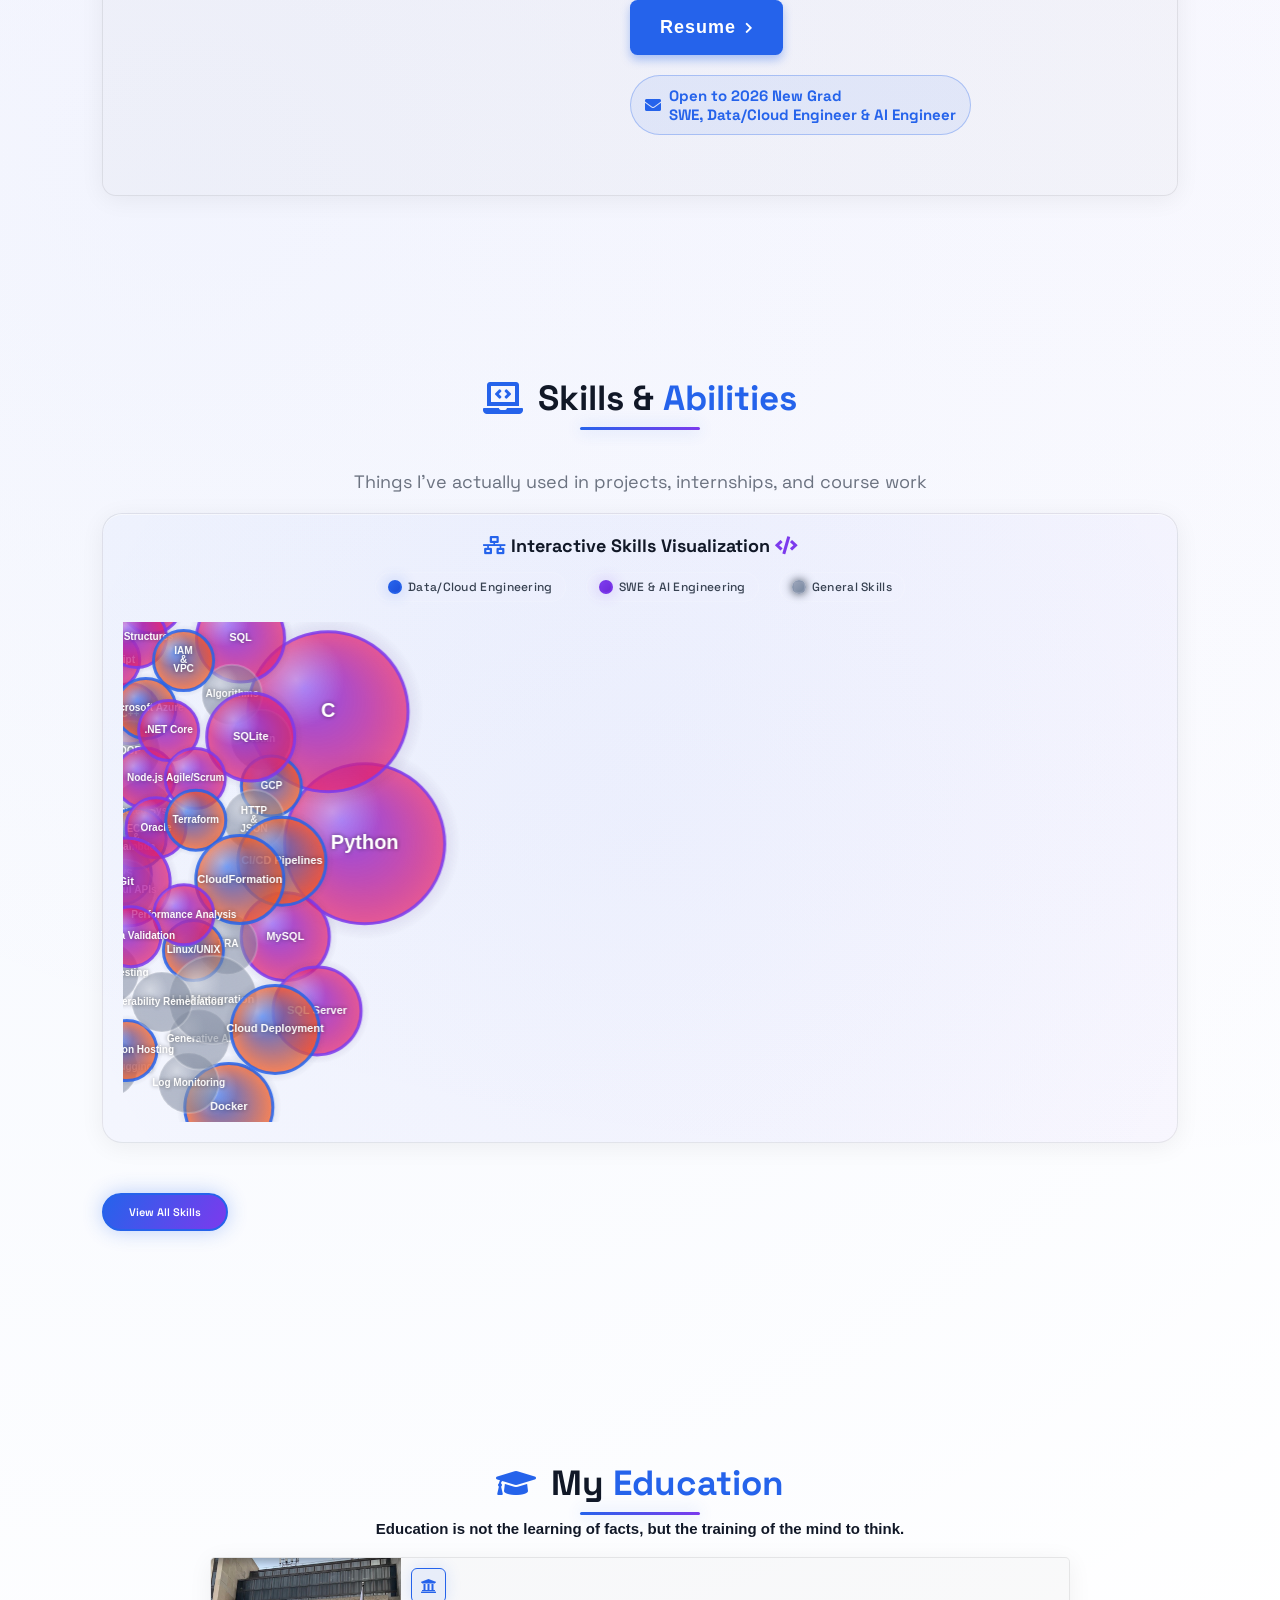
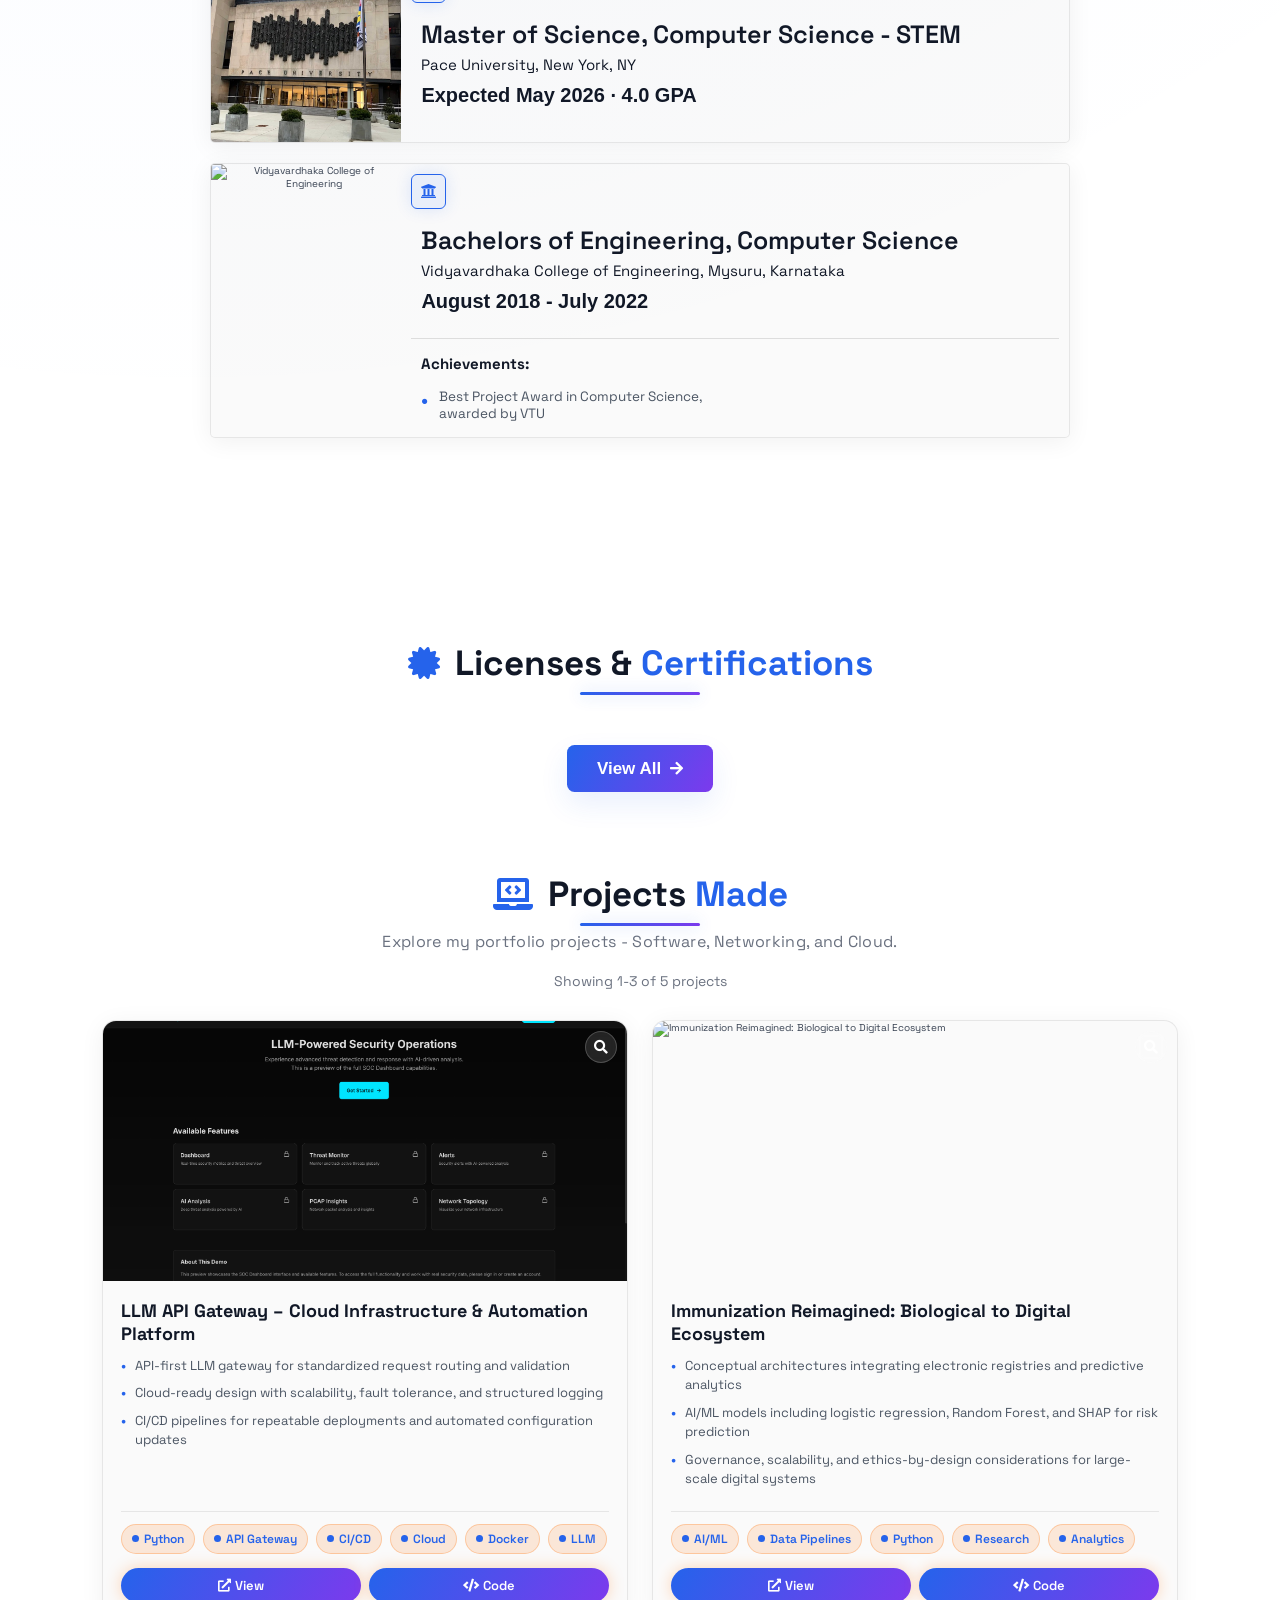
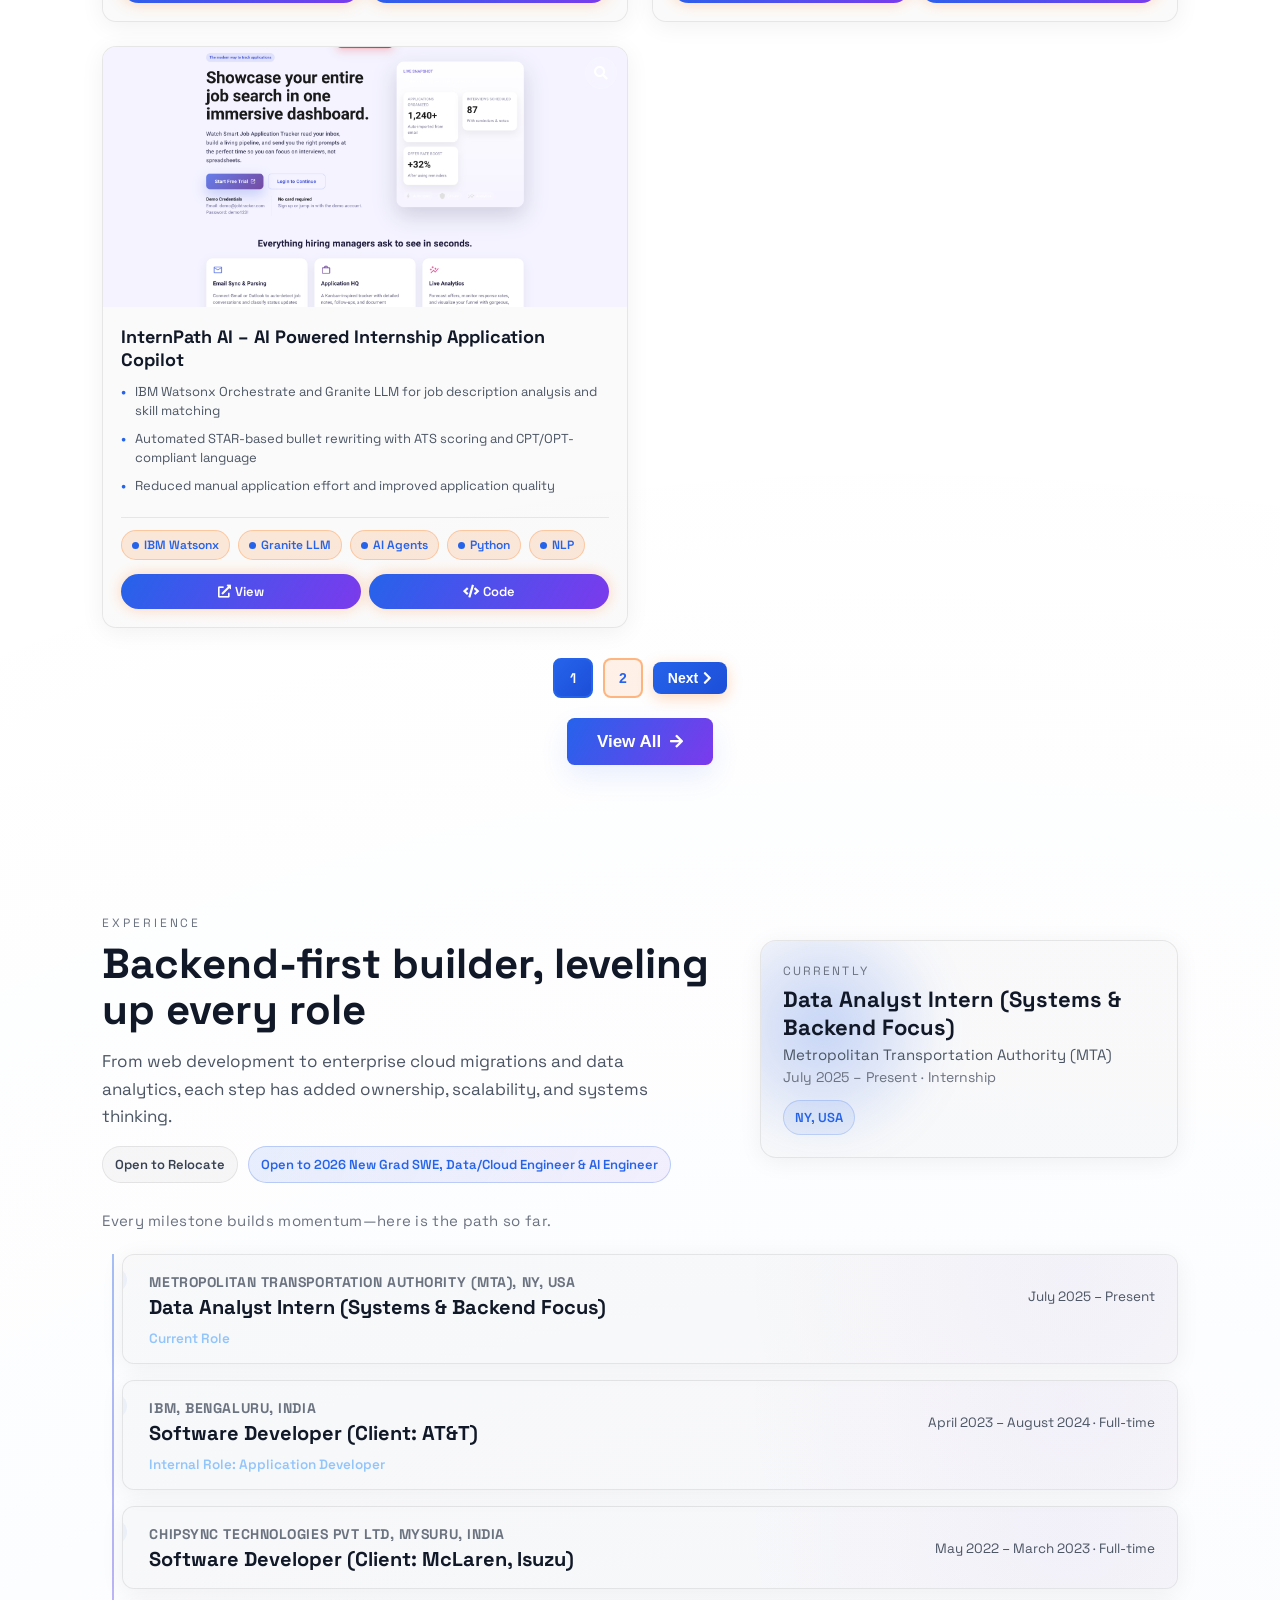
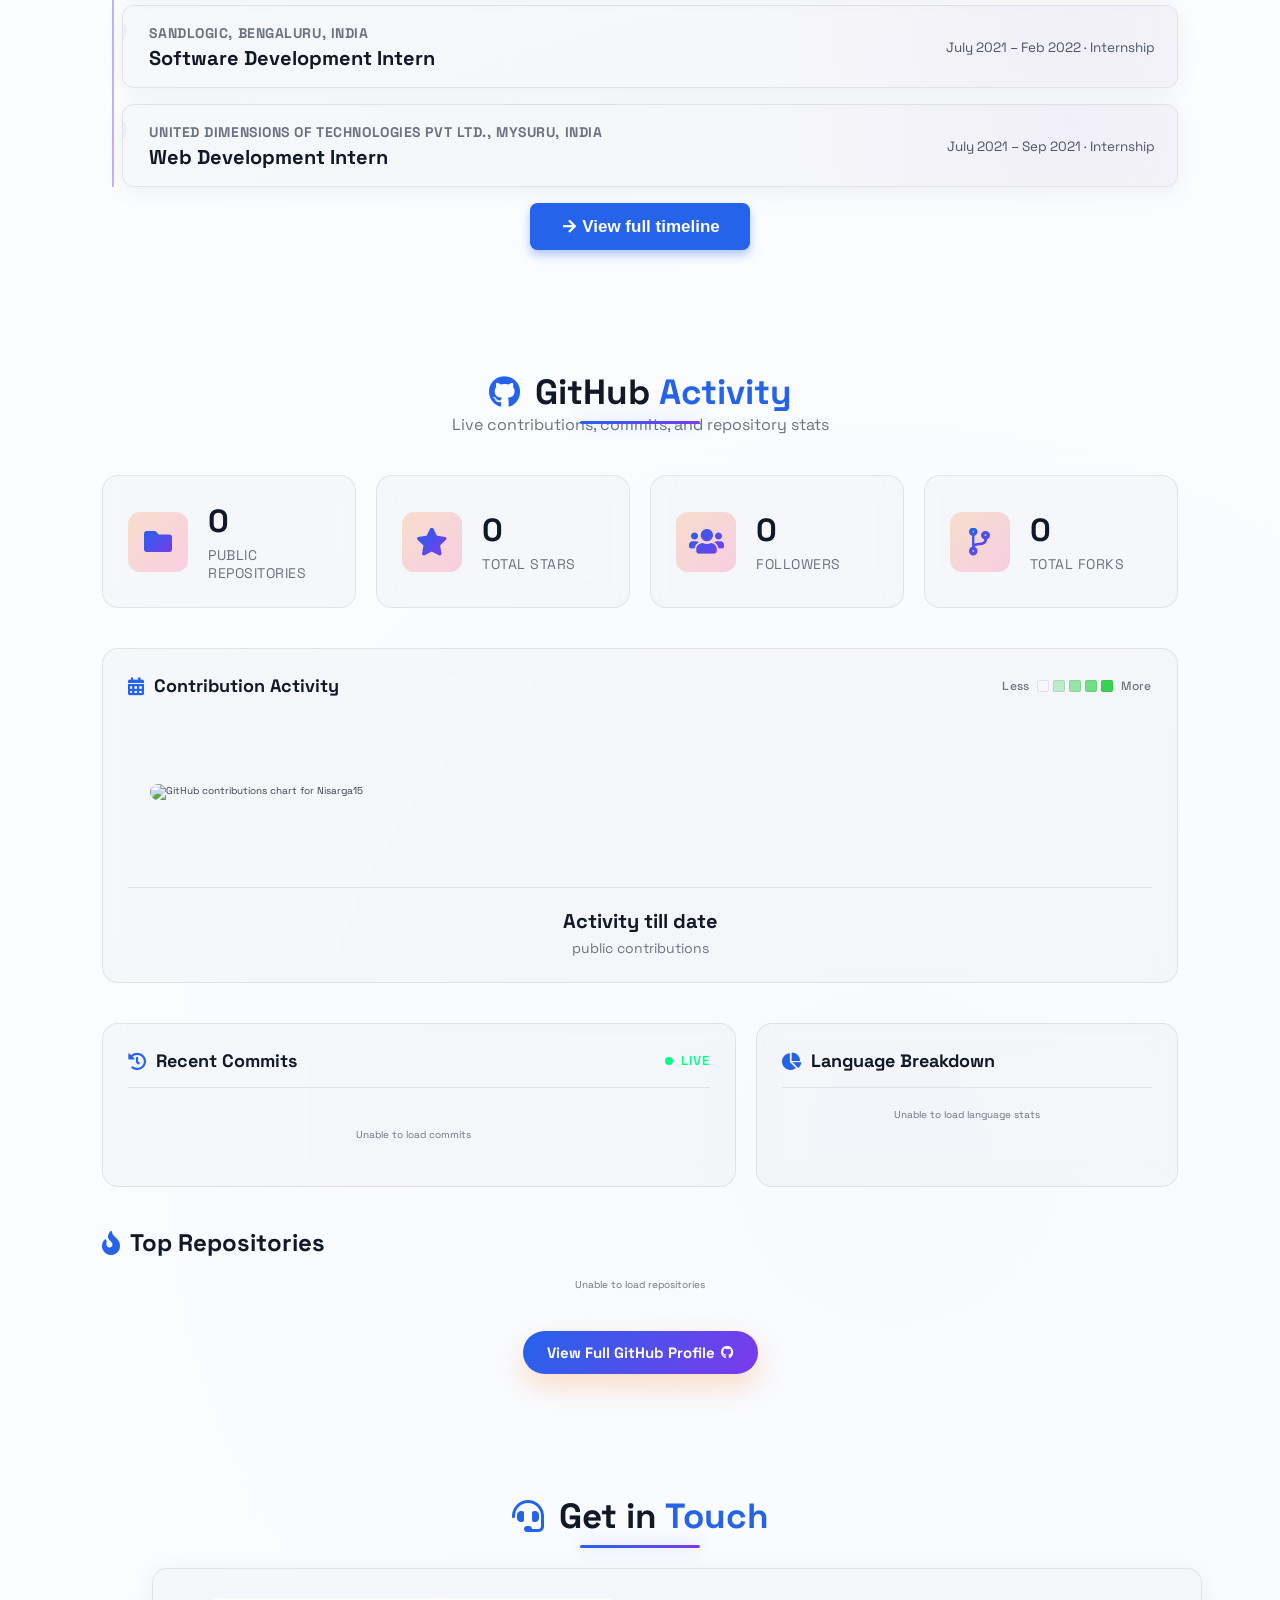
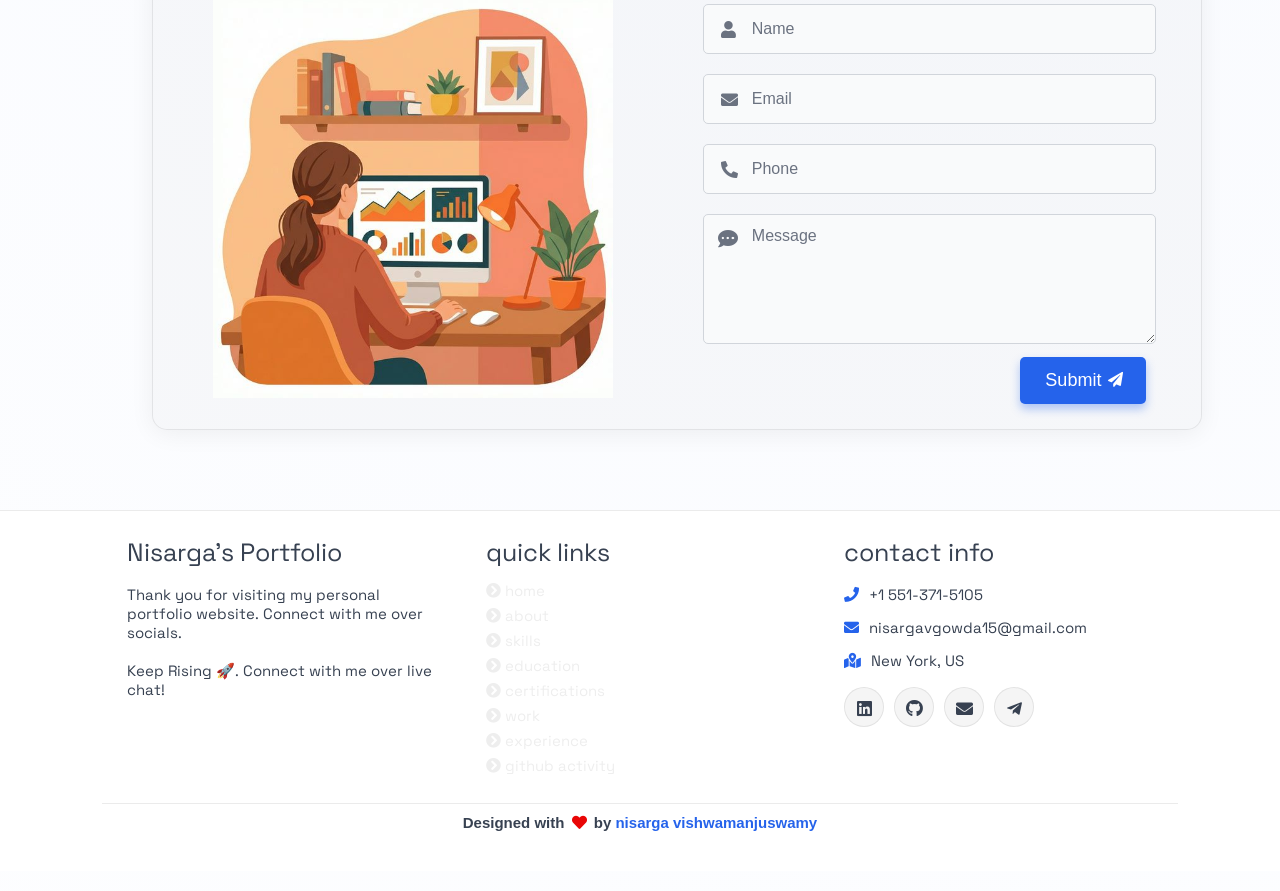
==== commit 1243a588: "Update Resume link" ====
--- a/index.html
+++ b/index.html
@@ -168,7 +168,7 @@
         </div>
 
         <div class="resumebtn">
-          <a href="https://onedrive.live.com/personal/379d89f3600d0173/_layouts/15/Doc.aspx?sourcedoc=%7B57D451A0-F783-48F2-B522-A3EABCA757BE%7D&file=Nisarga_V_Resume.docx&action=default&mobileredirect=true" target="_blank"
+          <a href="https://1drv.ms/w/c/379d89f3600d0173/IQCgUdRXg_fySLUio-q8p1e-AYfjWZ-BcqoSK5IhE0vceN0?e=uQhjOG" target="_blank"
             class="btn"><span>Resume</span>
             <i class="fas fa-chevron-right"></i>
           </a>
--- a/assets/css/style.css
+++ b/assets/css/style.css
@@ -1946,7 +1946,7 @@
   border-radius: 999px;
   background: rgba(255, 122, 24, 0.15);
   border: 1px solid rgba(255, 122, 24, 0.3);
-  color: #93c5fd;
+  color: #2563eb;
   font-size: 1.2rem;
   font-weight: 600;
 }
@@ -2082,7 +2082,7 @@
 
 .page-btn:not(.active) {
   background: rgba(0, 0, 0, 0.03);
-  color: var(--heading);
+  color: #111827;
   border: 1px solid var(--border);
   box-shadow: none;
 }
@@ -3110,6 +3110,7 @@
   border: none;
   background: linear-gradient(120deg, var(--accent), var(--accent-2));
   box-shadow: 0 12px 28px rgba(37, 99, 235, 0.1);
+  color: #fff;
 }
 
 .experience {
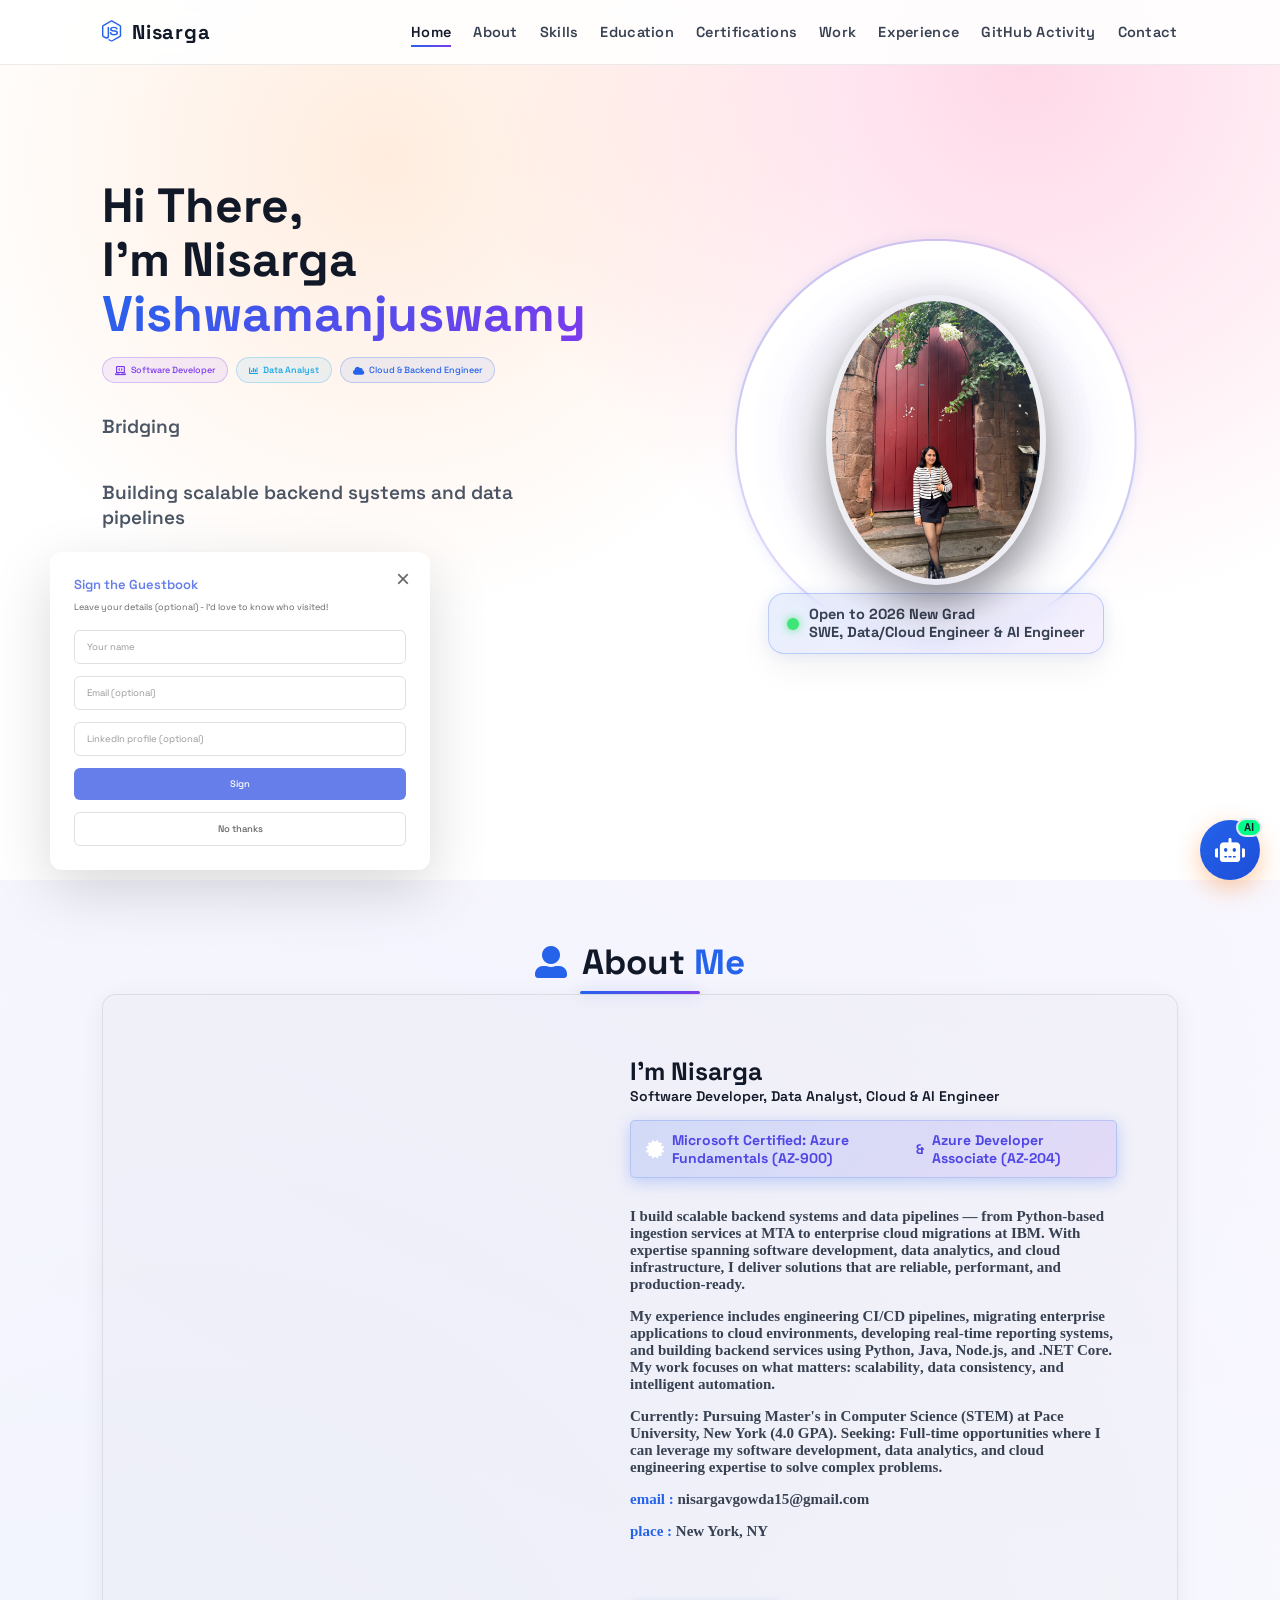
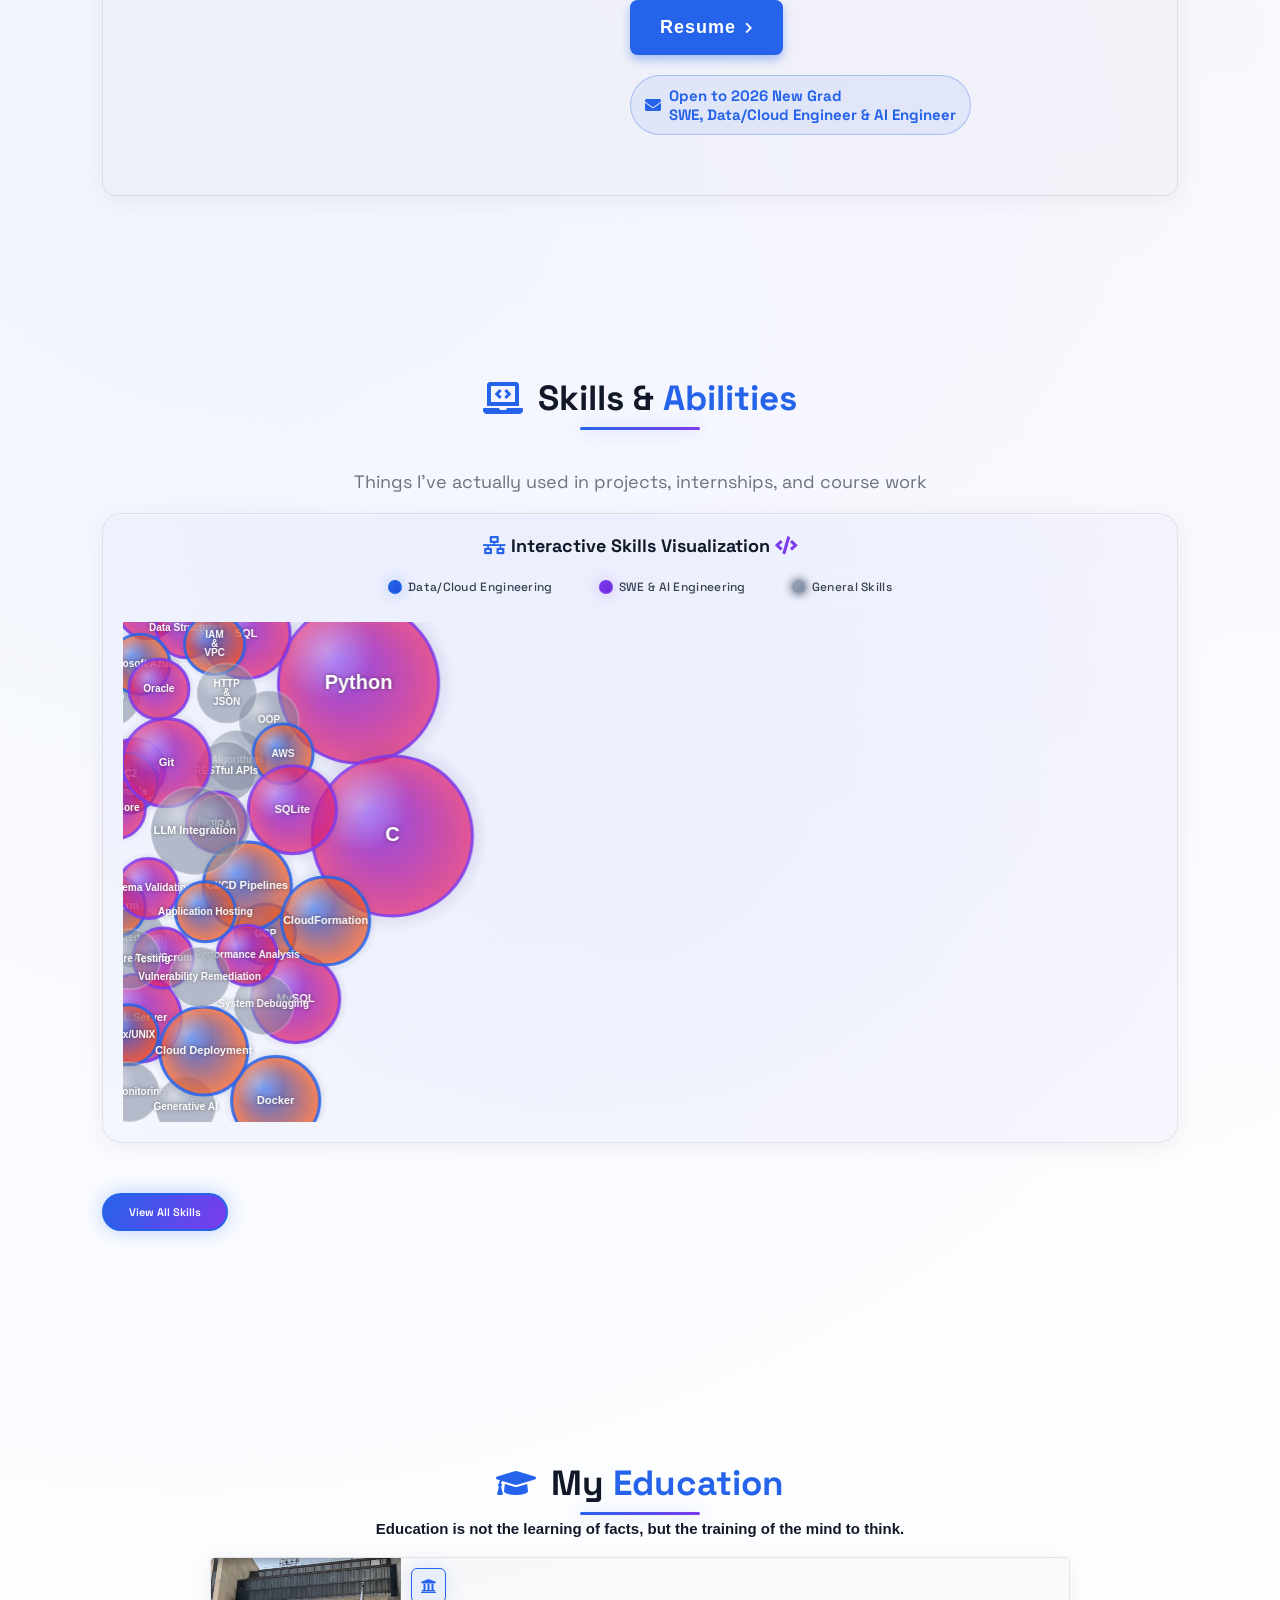
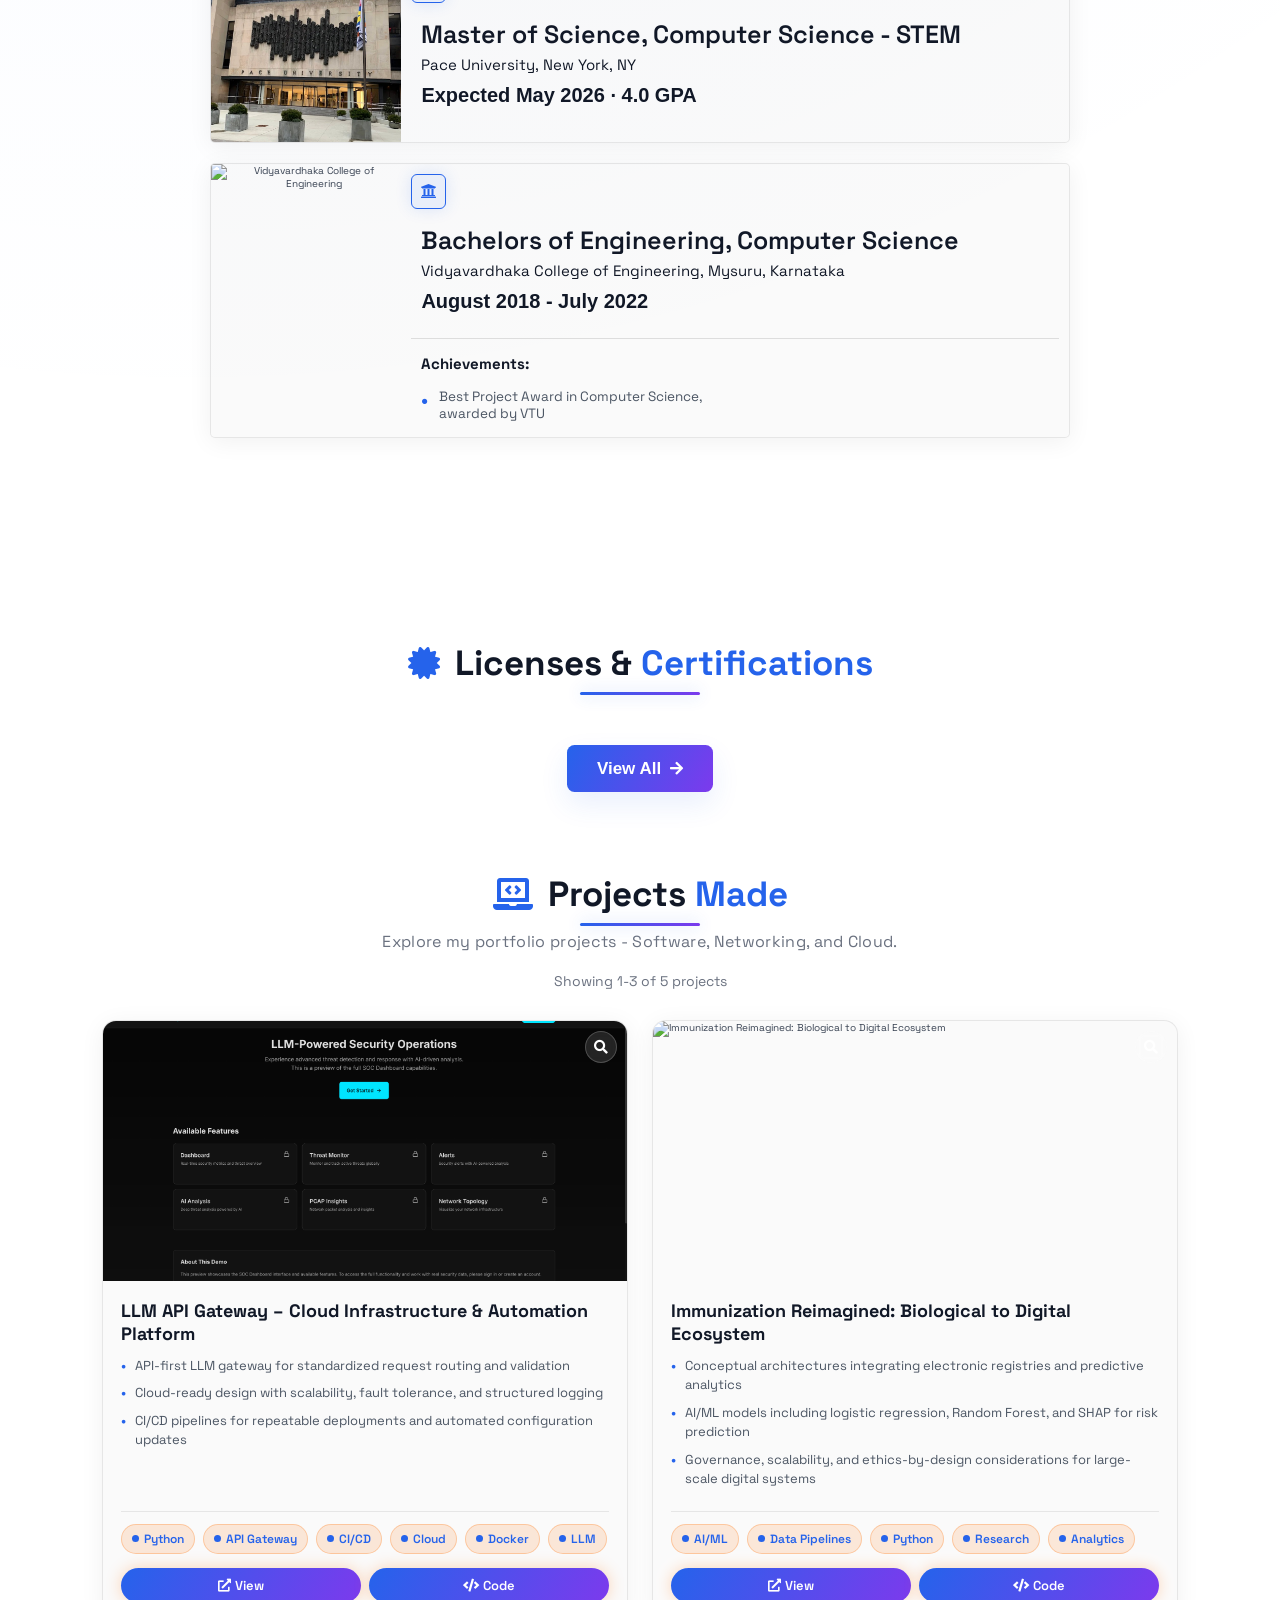
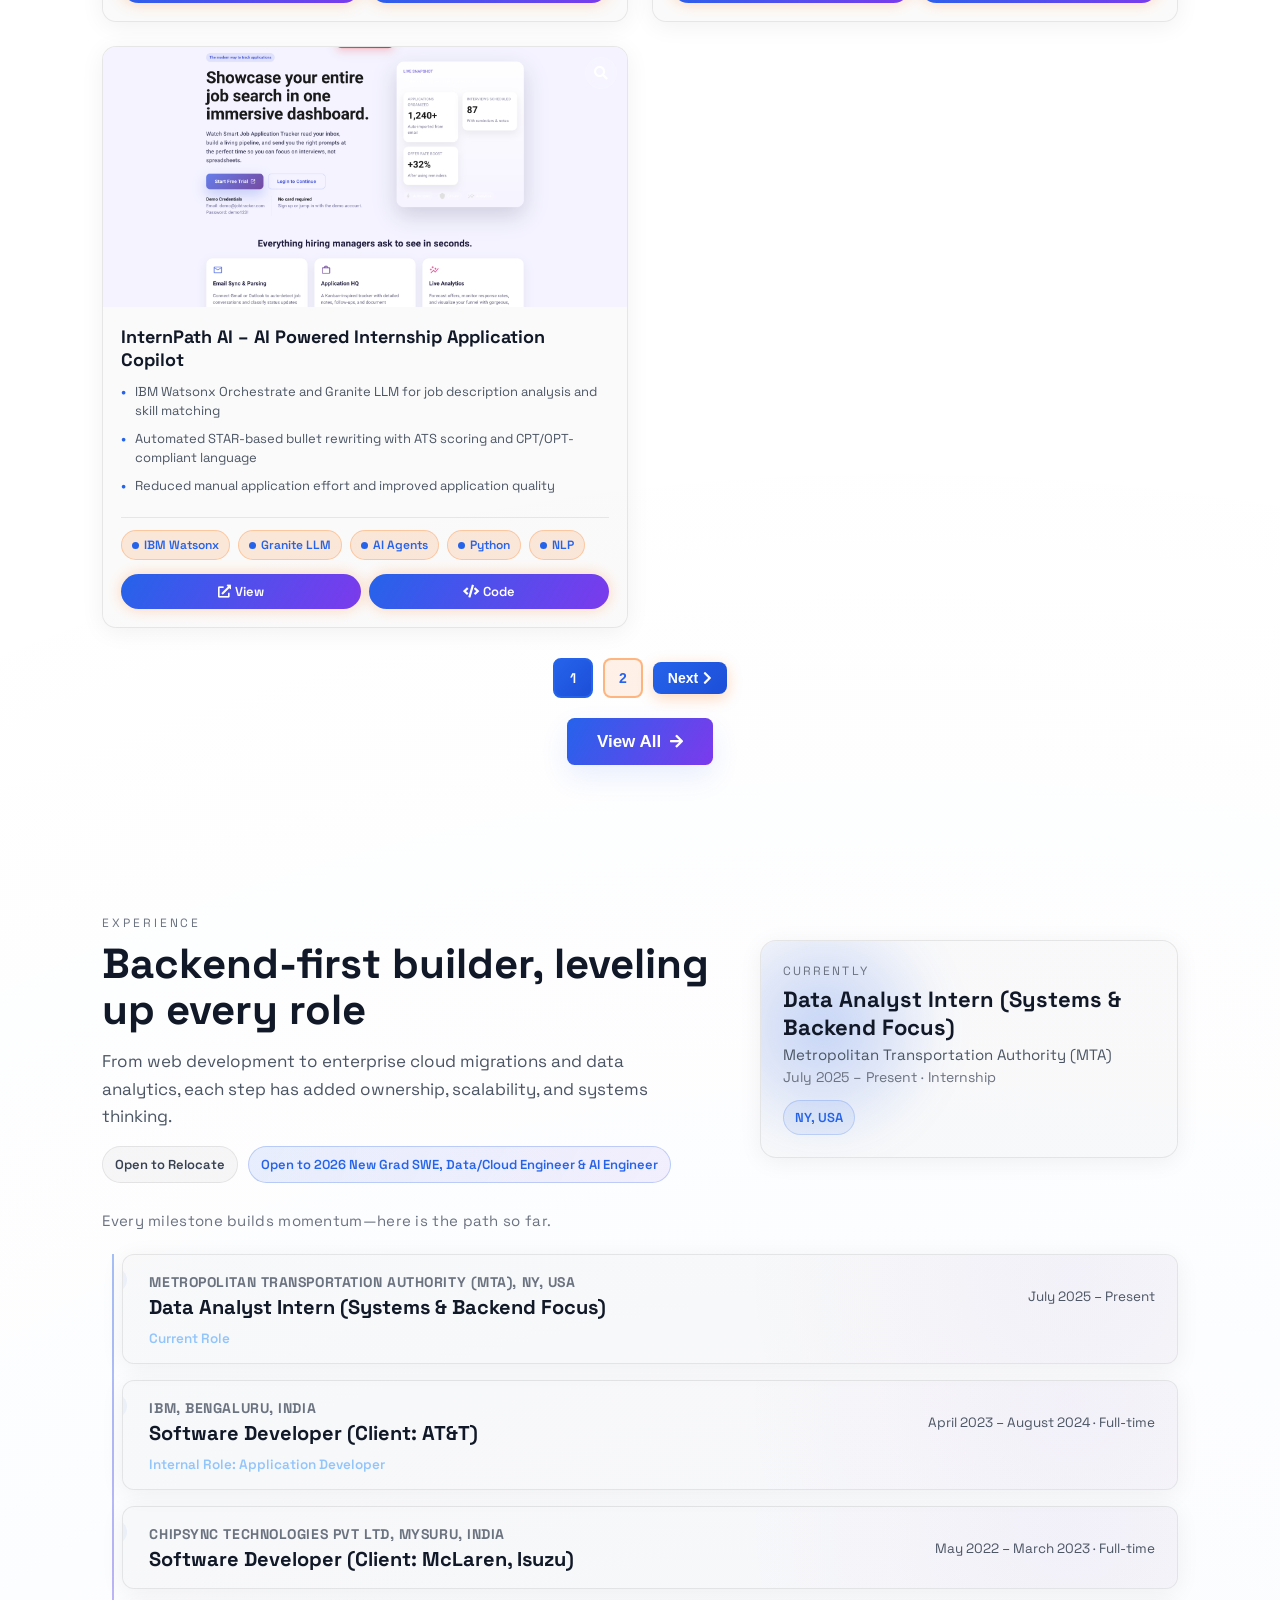
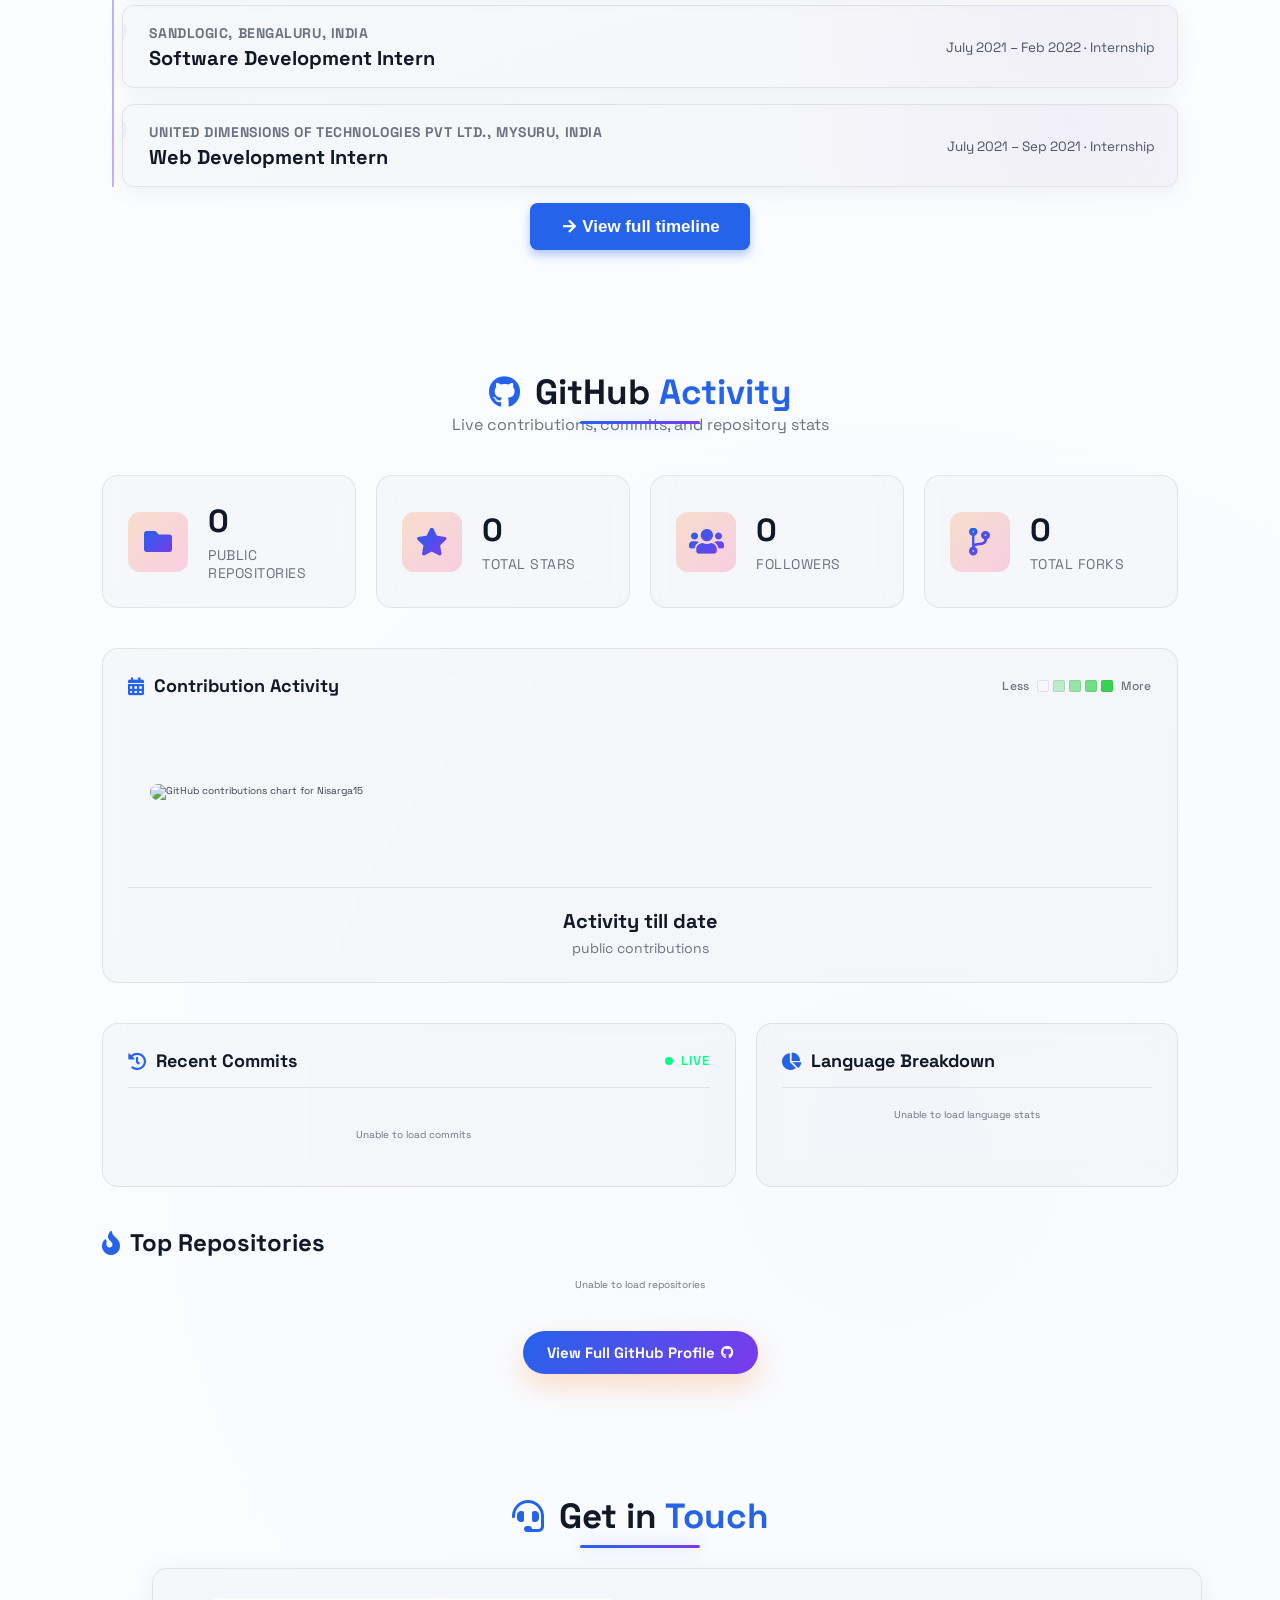
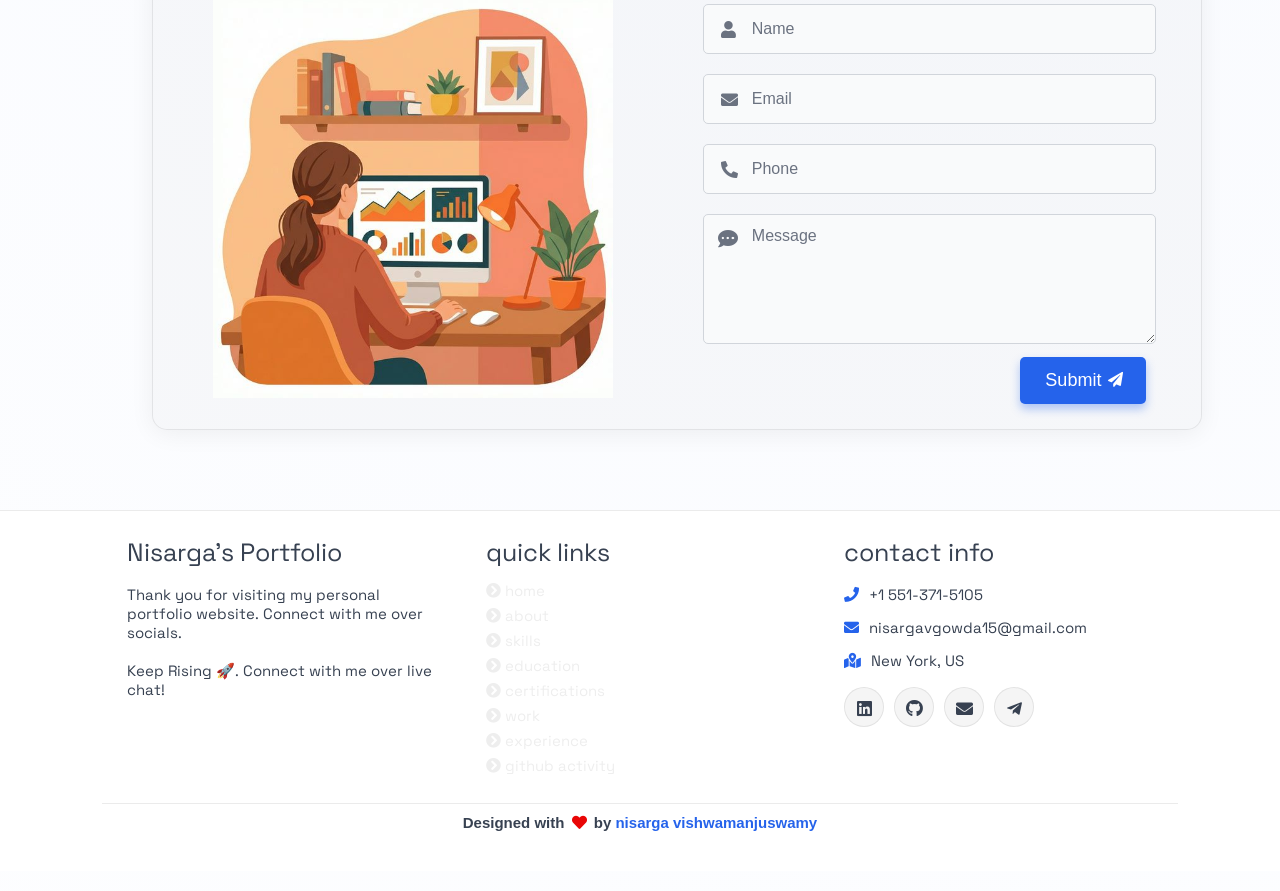
==== commit 278ab7e5: "Updated resume link" ====
--- a/index.html
+++ b/index.html
@@ -168,7 +168,7 @@
         </div>
 
         <div class="resumebtn">
-          <a href="https://1drv.ms/w/c/379d89f3600d0173/IQCgUdRXg_fySLUio-q8p1e-AYfjWZ-BcqoSK5IhE0vceN0?e=uQhjOG" target="_blank"
+          <a href="https://1drv.ms/w/c/379d89f3600d0173/IQCgUdRXg_fySLUio-q8p1e-ASgw1BgE1QERkGglWtLyFwI?e=PBdyQ5" target="_blank"
             class="btn"><span>Resume</span>
             <i class="fas fa-chevron-right"></i>
           </a>
